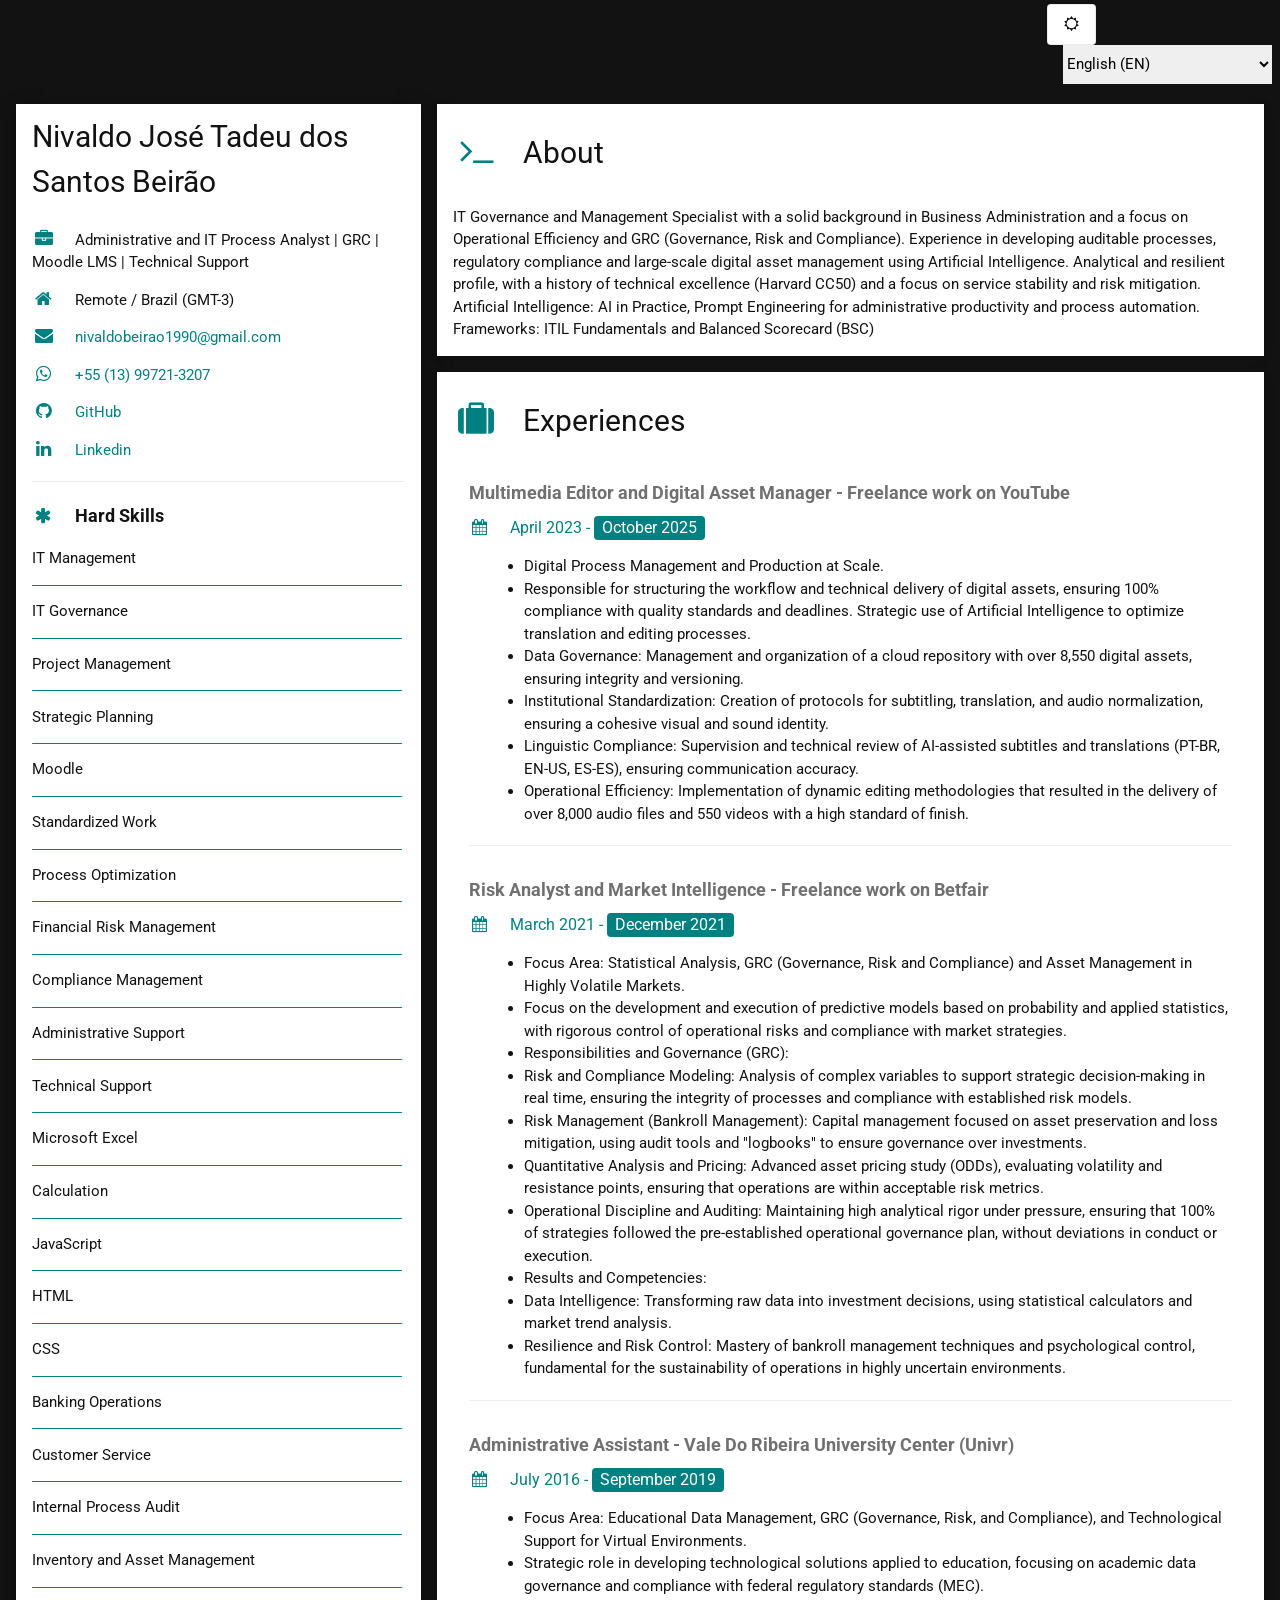
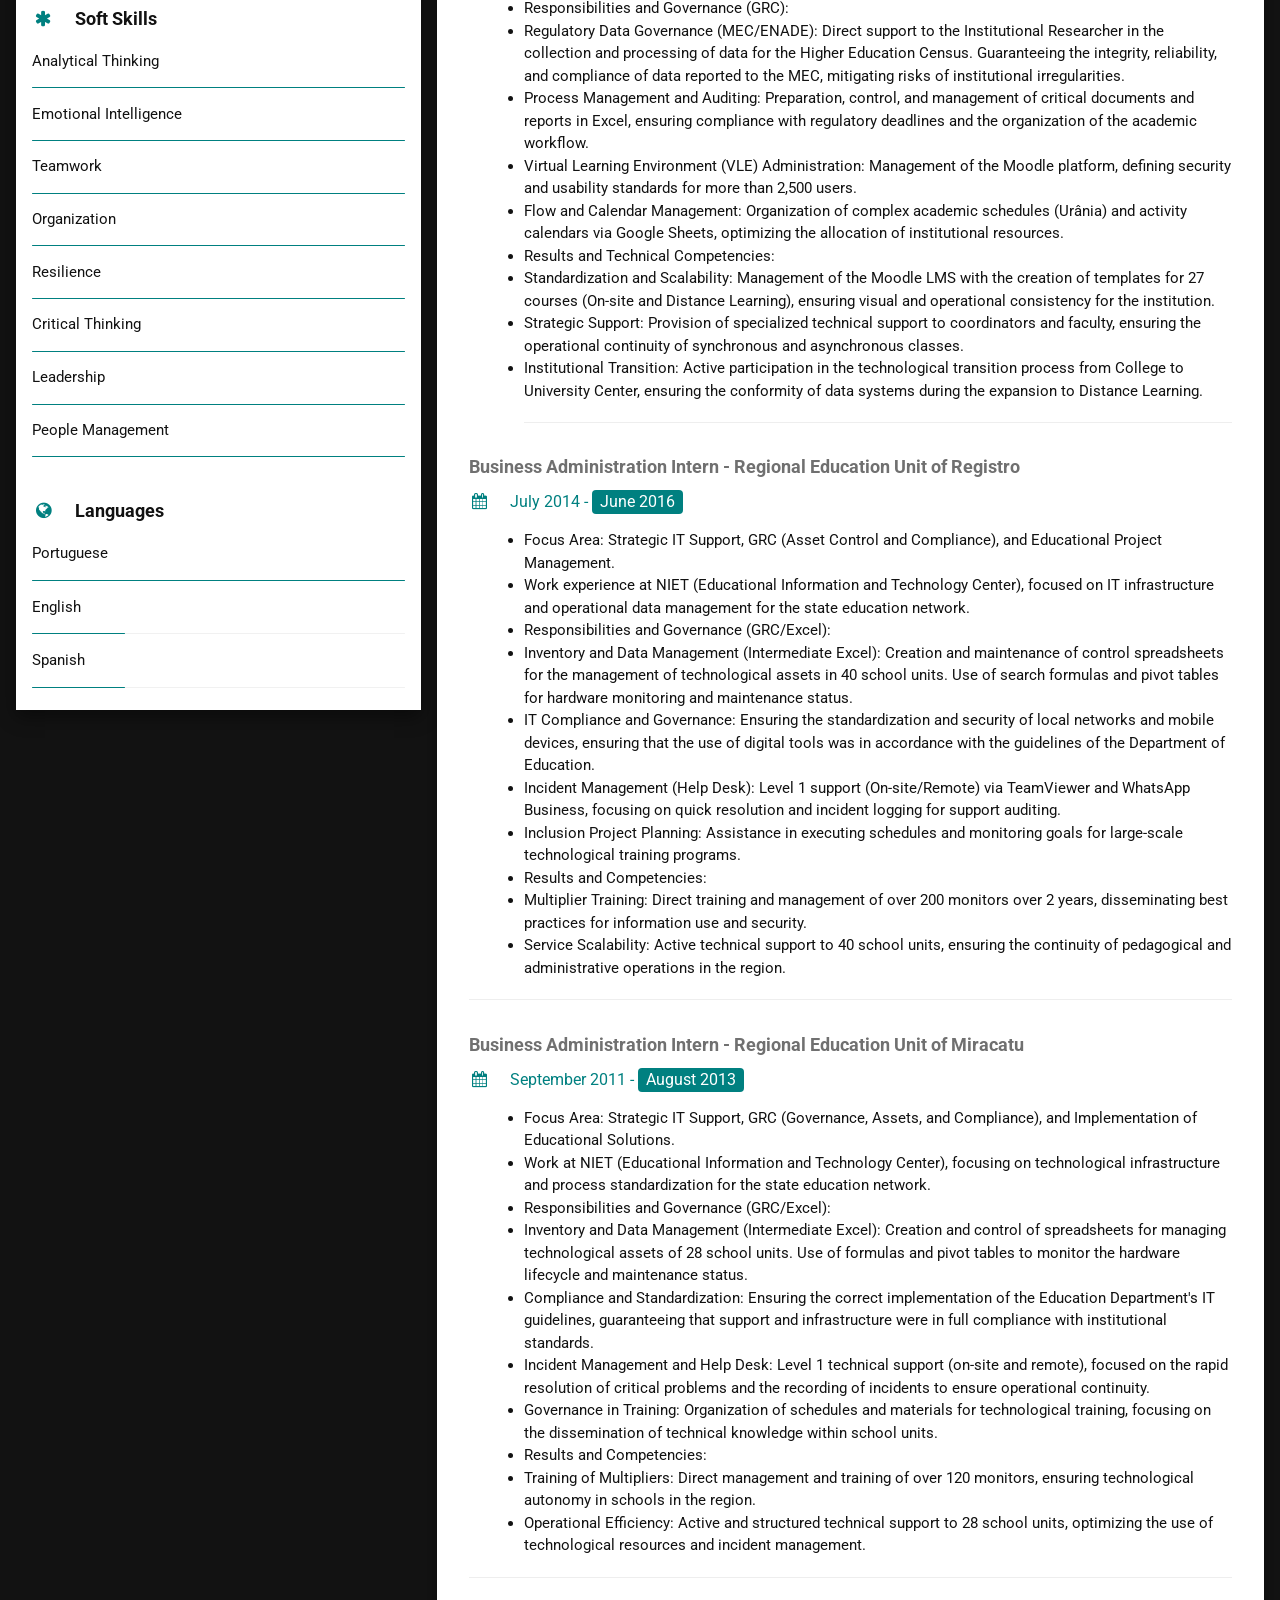
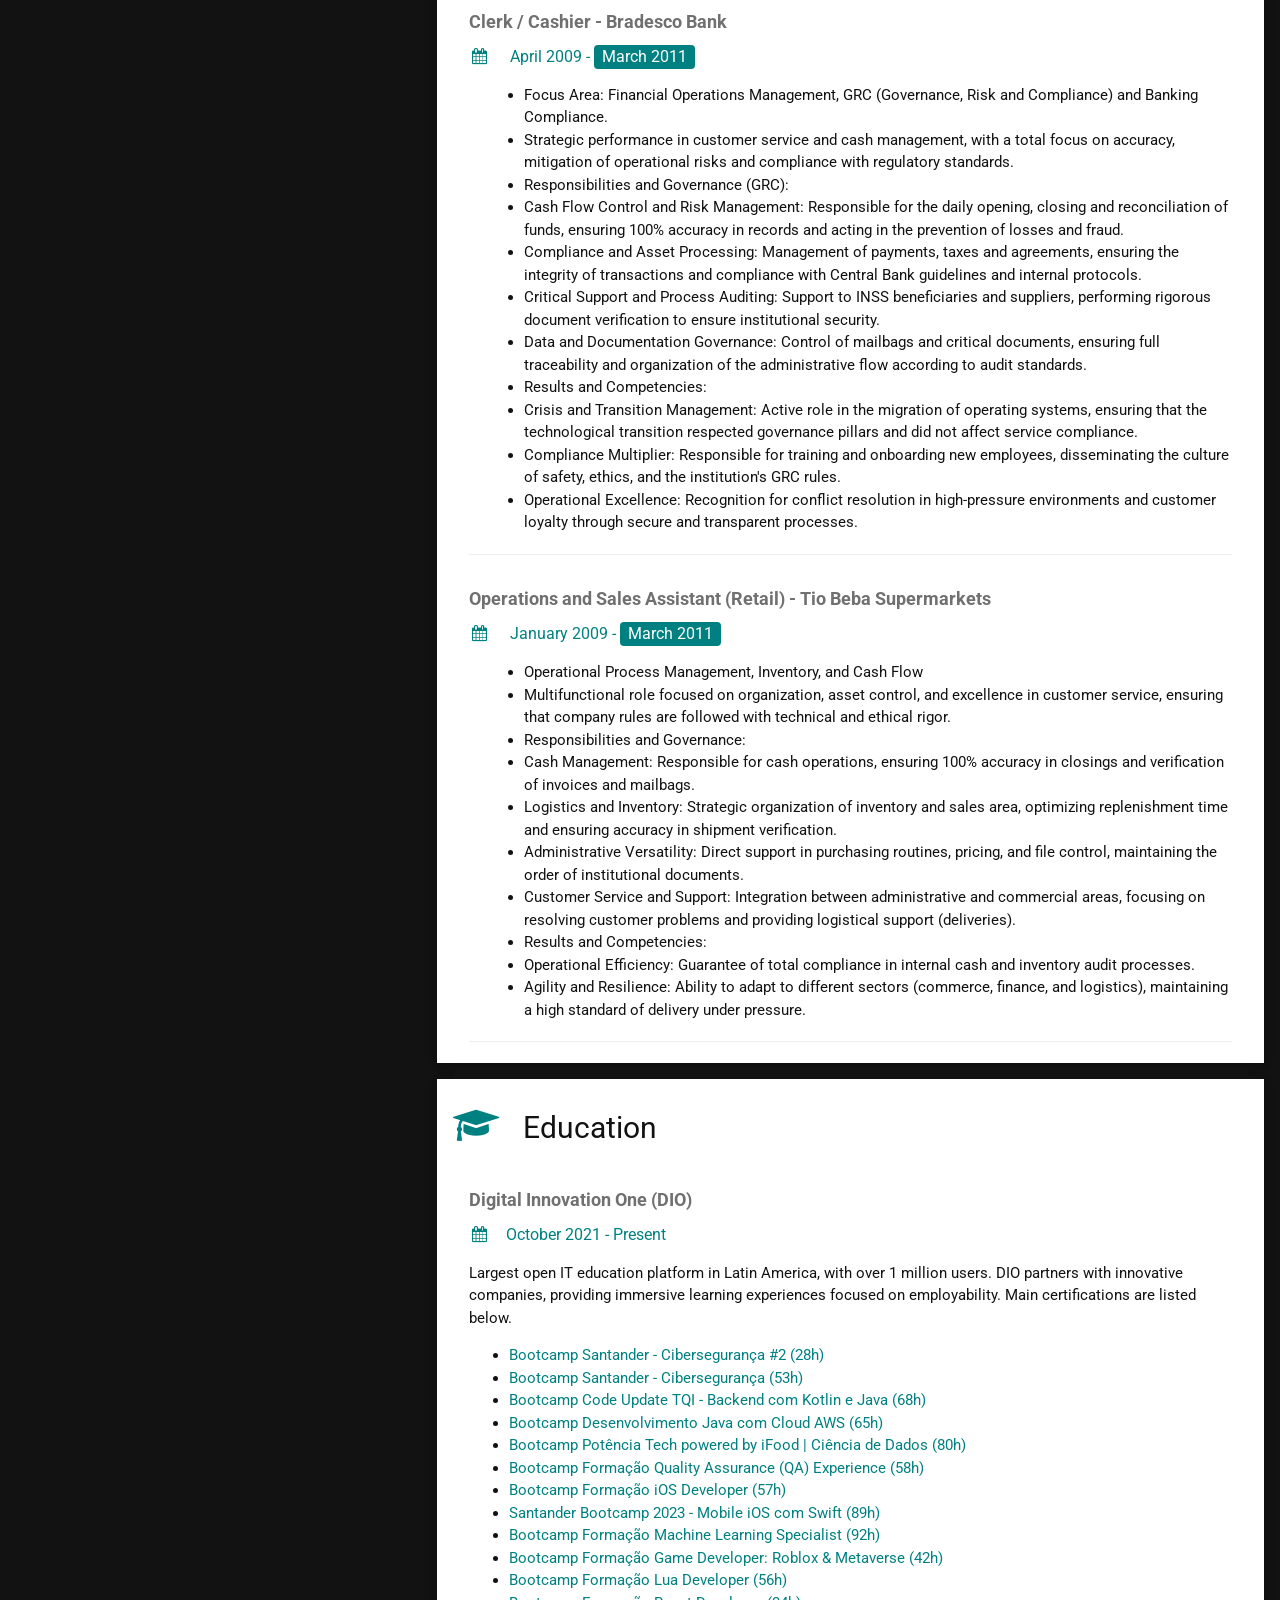
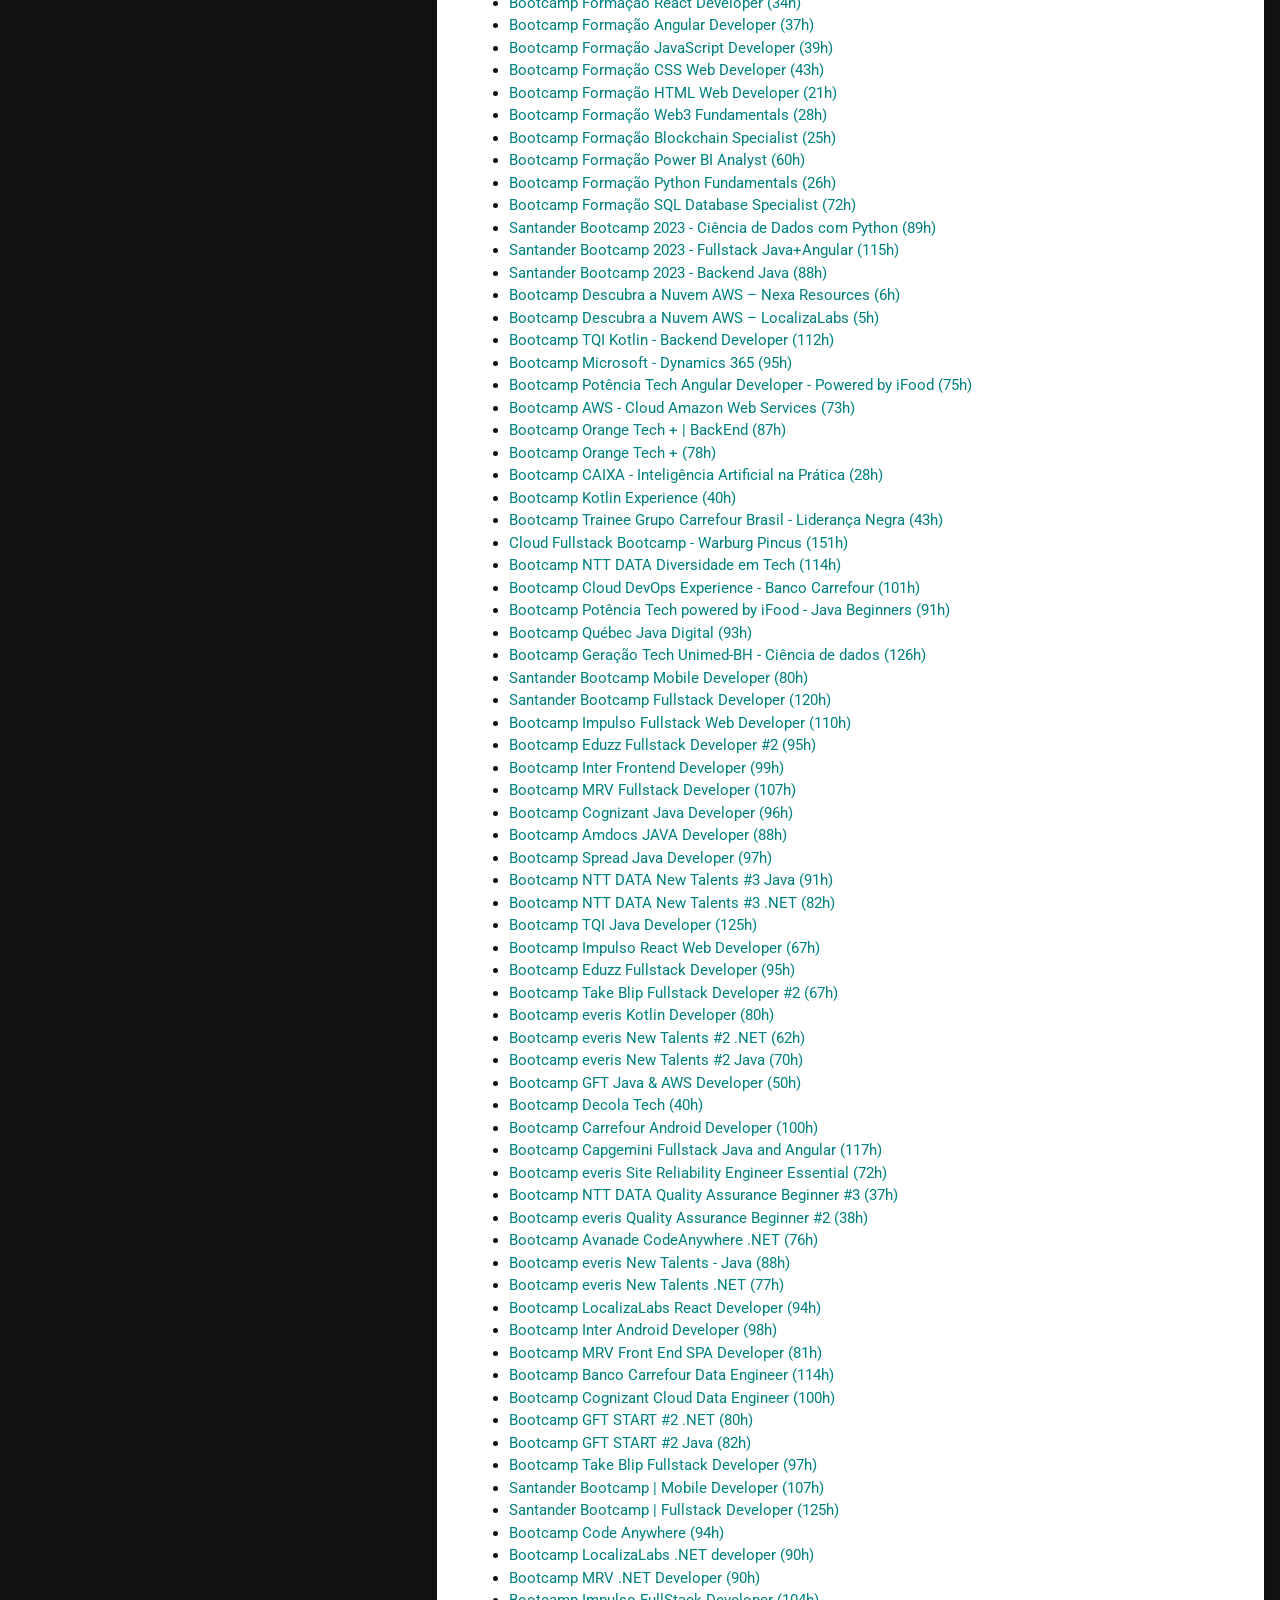
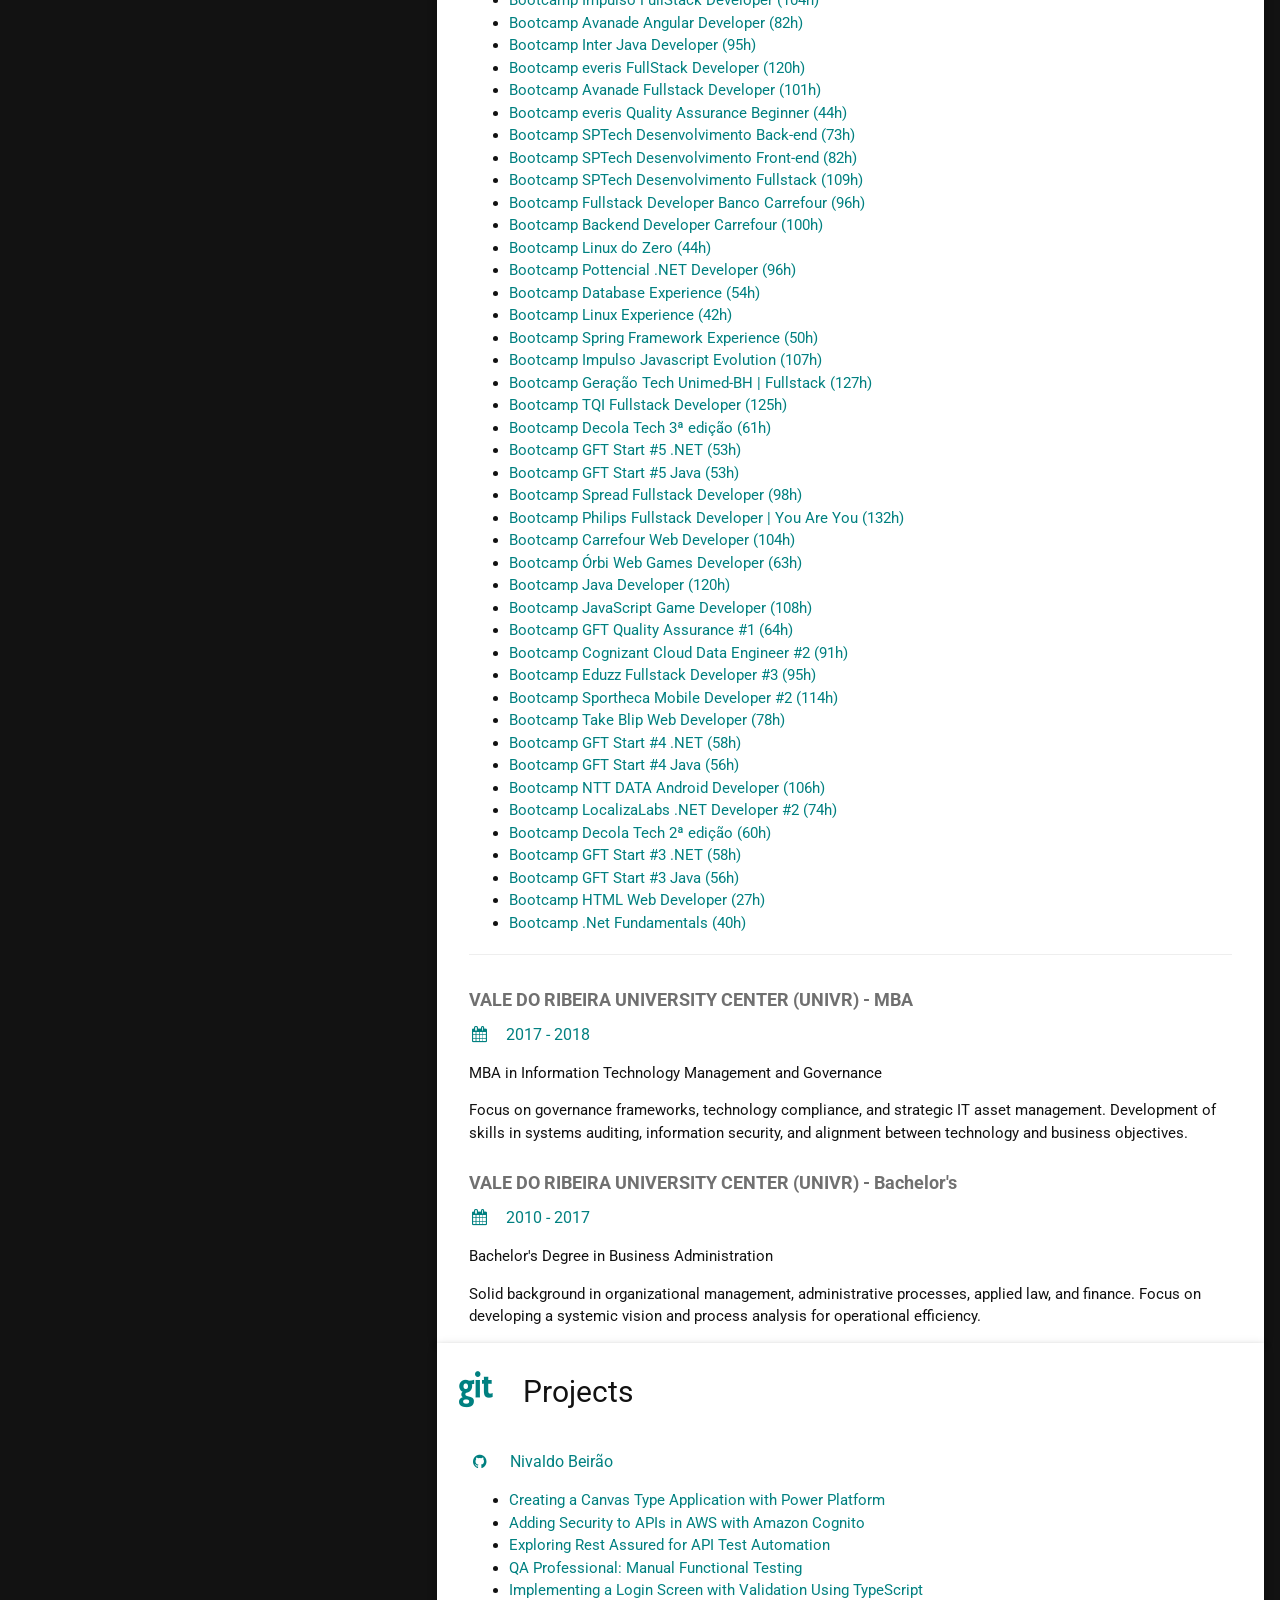
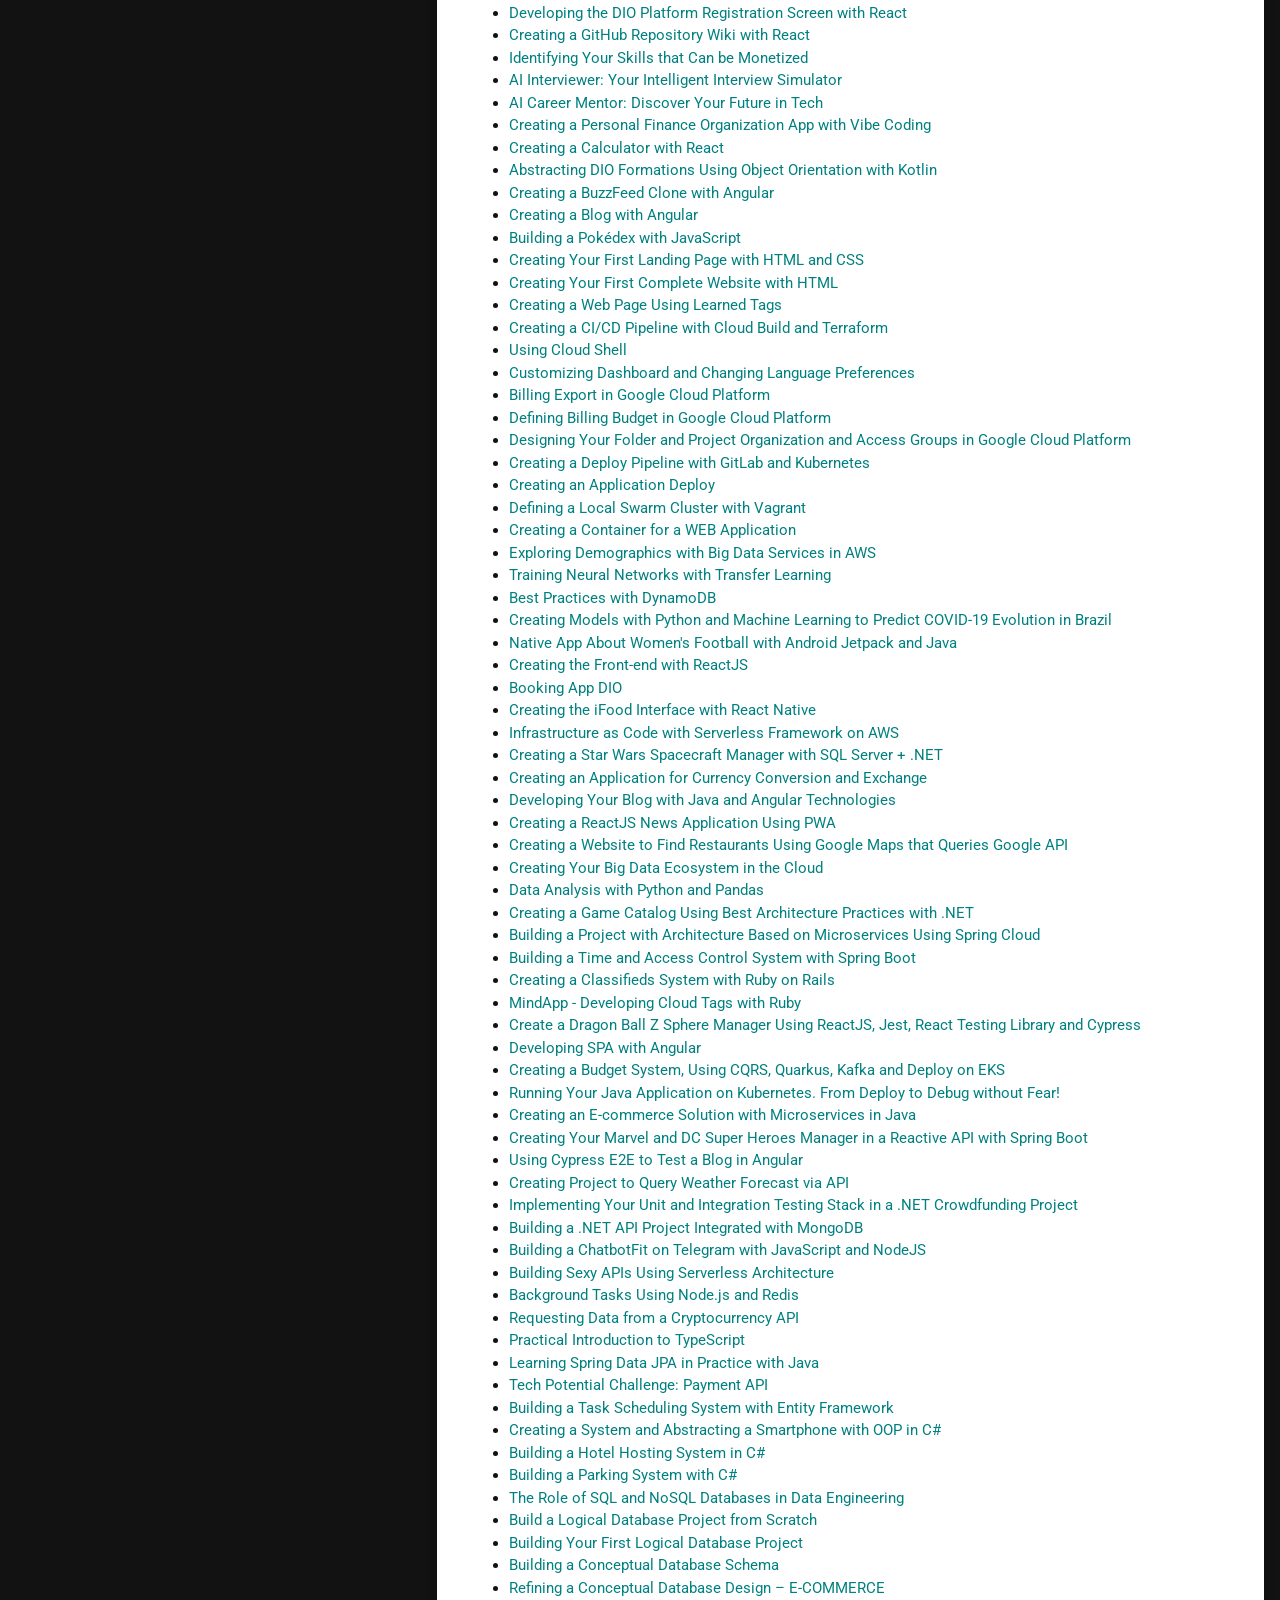
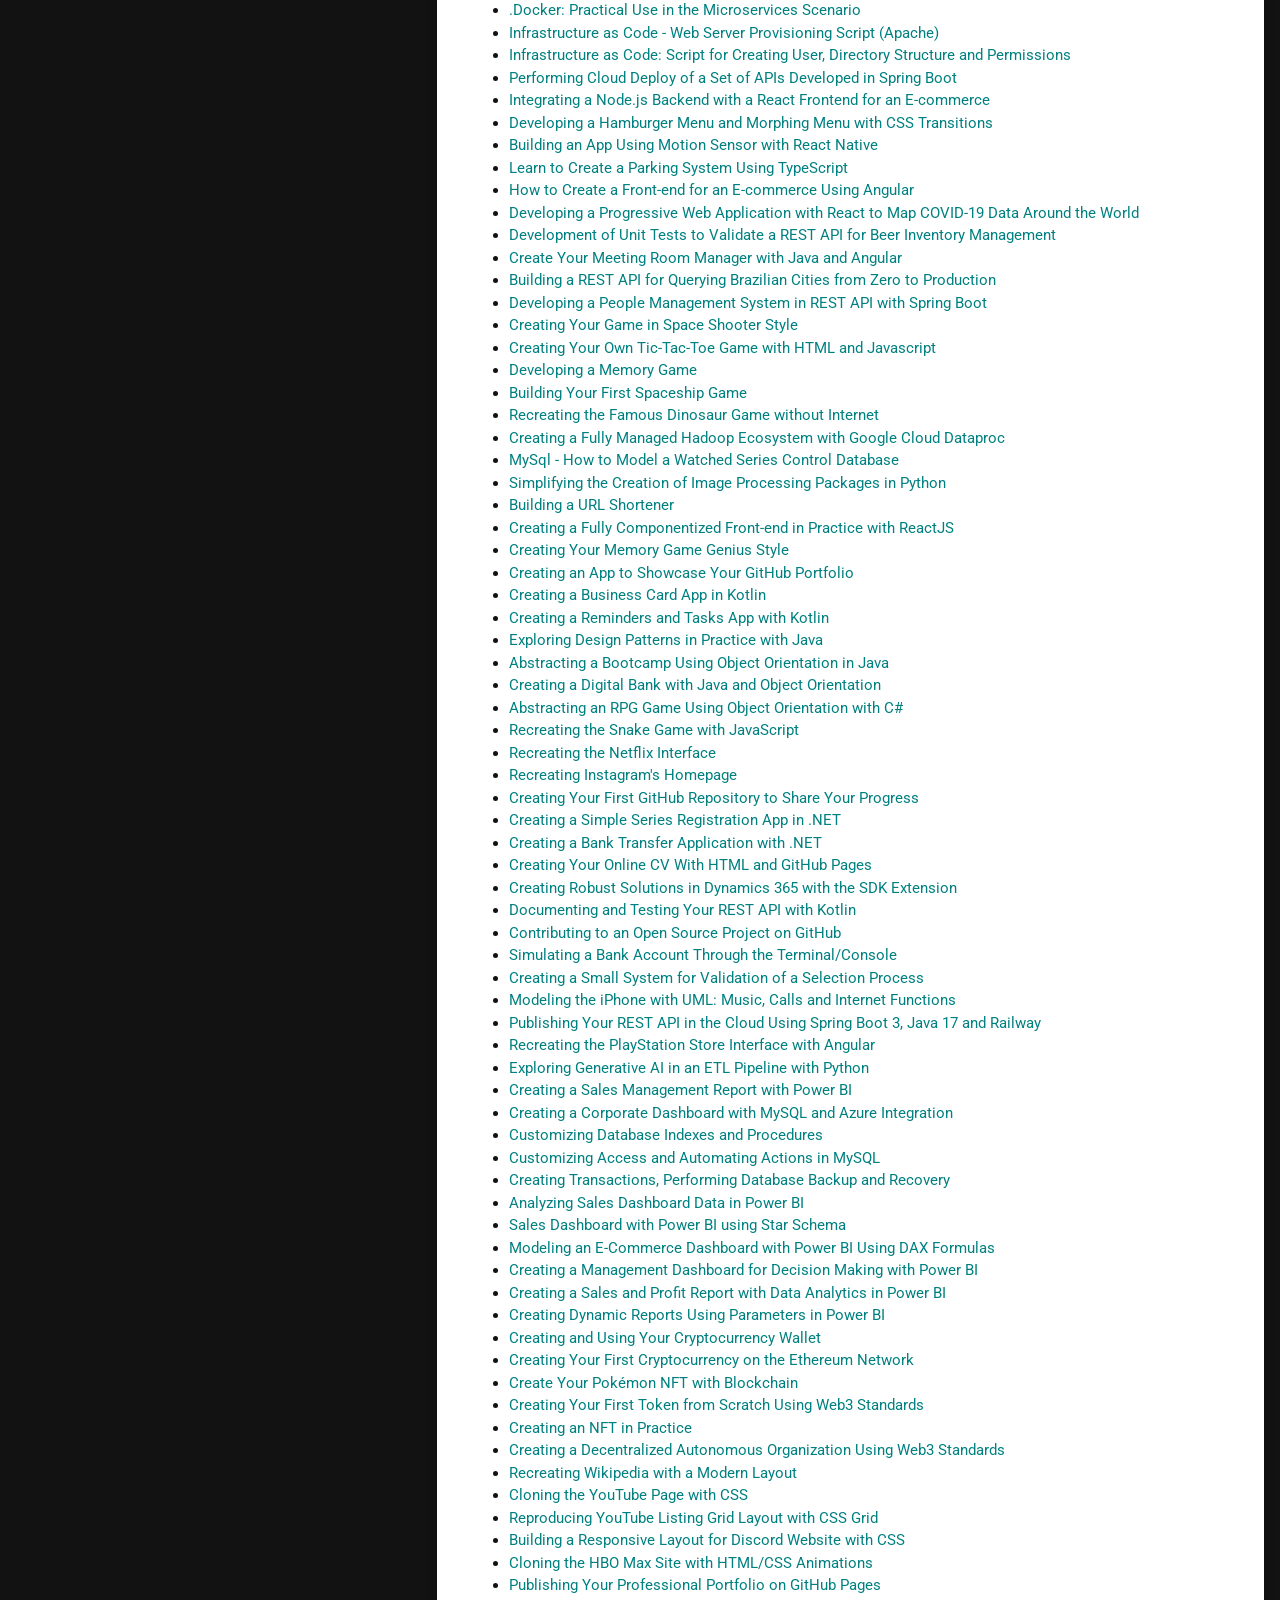
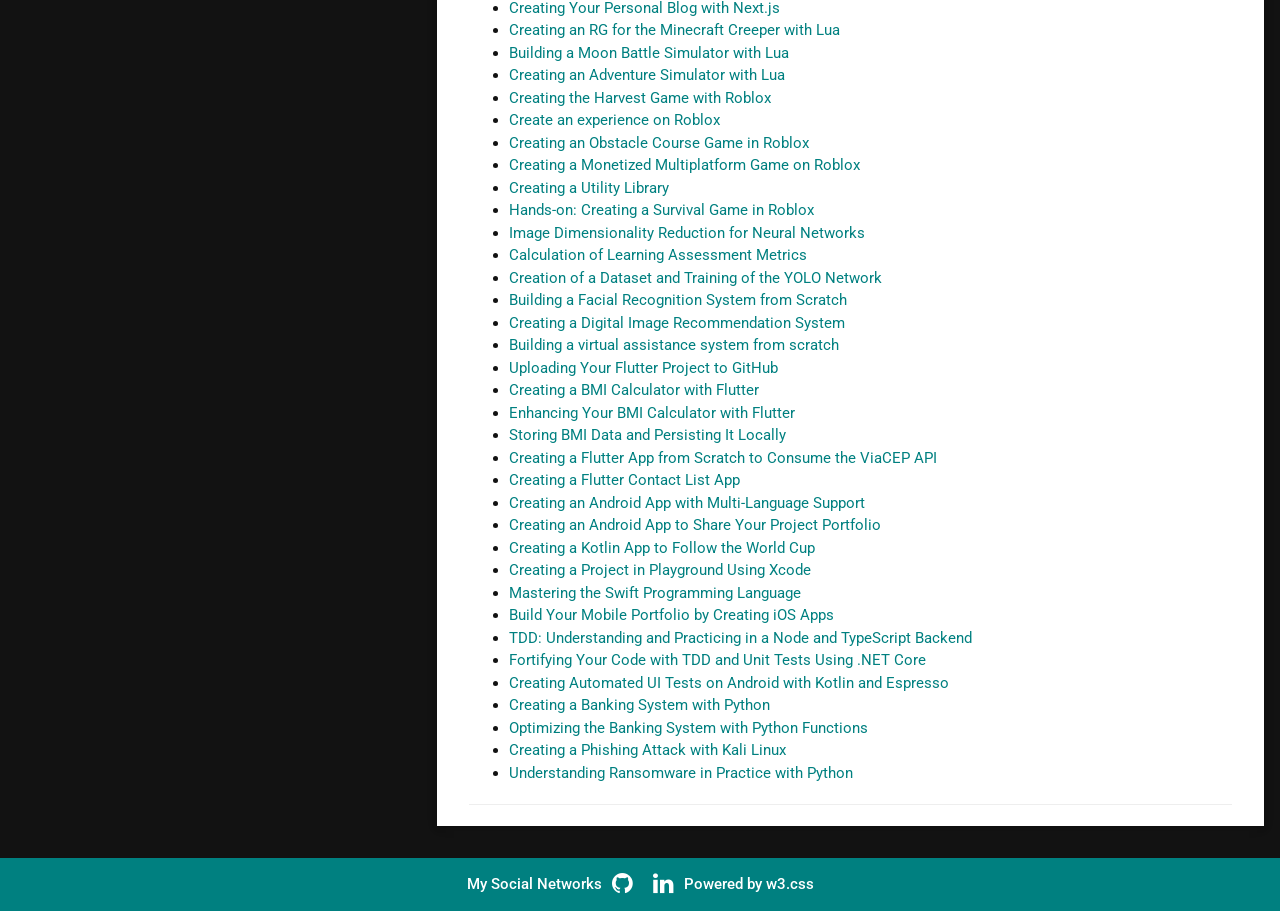
==== docs/index.html @ 8e89a79c "adding Bootcamp: Santander - Cibersecurity #2" ====
<!DOCTYPE html>
<html lang="en">
<head>
  <meta charset="utf-8" />
  <meta name="viewport" content="width=device-width, initial-scale=1" />
  <title data-i18n="meta.title">Nivaldo Beirão - Online CV</title>

  <!-- W3.CSS and Roboto font used for quick layout and styling -->
  <link rel="stylesheet" href="https://www.w3schools.com/w3css/4/w3.css" />
  <link rel="stylesheet" href="https://fonts.googleapis.com/css?family=Roboto" />
  <link rel="stylesheet" href="https://cdnjs.cloudflare.com/ajax/libs/font-awesome/4.7.0/css/font-awesome.min.css" />

  <!-- Local stylesheet -->
  <link rel="stylesheet" href="./src/style.css" />
</head>

<body class="w3-light-grey" id="page-body">
  <!-- Top controls: Dark/Light toggle and Language selector -->
  <header class="top-controls w3-container w3-padding-small">
    <div class="w3-right w3-margin-right">
      <!-- Dark/Light toggle button -->
      <button id="theme-toggle" class="w3-button w3-white w3-round" aria-label="Toggle theme" title="Toggle theme">
        <i id="theme-icon" class="fa fa-sun-o"></i>
      </button>

      <!-- Language selector -->
      <select id="language-select" class="w3-select w3-margin-left" aria-label="Select language" title="Select language">
        <option value="en-US" selected>English (EN)</option>
        <option value="pt-BR">Português (PT-BR)</option>
        <option value="es-ES">Español (ES-ES)</option>
      </select>
    </div>

    <div class="w3-clear"></div>
  </header>

  <!-- Page Container -->
  <div class="w3-content w3-margin-top" style="max-width:1400px;">
    <!-- Grid -->
    <div class="w3-row-padding">

      <!-- Left Column -->
      <div class="w3-third">
        <div class="w3-white w3-text-grey w3-card-4">
          <div class="w3-container">
            <!-- Name -->
            <h2 id="full-name" data-i18n="name">Nivaldo José Tadeu dos Santos Beirão</h2>
          </div>

          <div class="w3-container">
            <!-- Professional summary short lines -->
            <p><i class="fa fa-briefcase fa-fw w3-margin-right w3-large w3-text-teal"></i>
              <span data-i18n="role">Administrative and IT Process Analyst | GRC | Moodle LMS | Technical Support</span>
            </p>
            <p><i class="fa fa-home fa-fw w3-margin-right w3-large w3-text-teal"></i>
              <span data-i18n="location">Remoto / Brasil (GMT-3)</span>
            </p>
            <p><i class="fa fa-envelope fa-fw w3-margin-right w3-large w3-text-teal"></i>
              <a href="mailto:nivaldobeirao1990@gmail.com">nivaldobeirao1990@gmail.com</a>
            </p>
            <p><i class="fa fa-whatsapp fa-fw w3-margin-right w3-large w3-text-teal"></i>
              <a href="https://wa.me/5513997213207">+55 (13) 99721-3207</a>
            </p>
            <p><i class="fa fa-github fa-fw w3-margin-right w3-large w3-text-teal"></i>
              <a href="https://github.com/njtsb1">GitHub</a>
            </p>
            <p><i class="fa fa-linkedin fa-fw w3-margin-right w3-large w3-text-teal"></i>
              <a href="http://linkedin.com/in/nivaldobeirao1990/">Linkedin</a>
            </p>
            <hr>

                        <!-- Hard Skills with simple progress bars -->
            <p class="w3-large">
              <b><i class="fa fa-asterisk fa-fw w3-margin-right w3-text-teal"></i>
                <span data-i18n="skills.Hard-title">Hard Skills</span>
              </b>
            </p>

            <p data-i18n="skills.IT_Management">IT Management</p>
            <div class="w3-light-grey w3-round-xlarge w3-small">
              <div class="w3-container w3-center w3-round-xlarge w3-teal" style="width:99%"></div>
            </div>

            <p data-i18n="skills.IT_Governance">IT Governance</p>
            <div class="w3-light-grey w3-round-xlarge w3-small">
              <div class="w3-container w3-center w3-round-xlarge w3-teal" style="width:99%"></div>
            </div>

            <p data-i18n="skills.Project-Management">Project Management</p>
            <div class="w3-light-grey w3-round-xlarge w3-small">
              <div class="w3-container w3-center w3-round-xlarge w3-teal" style="width:99%"></div>
            </div>

            <p data-i18n="skills.Strategic-Planning">Strategic Planning</p>
            <div class="w3-light-grey w3-round-xlarge w3-small">
              <div class="w3-container w3-center w3-round-xlarge w3-teal" style="width:99%"></div>
            </div>

            <p data-i18n="skills.Moodle">Moodle</p>
            <div class="w3-light-grey w3-round-xlarge w3-small">
              <div class="w3-container w3-center w3-round-xlarge w3-teal" style="width:99%"></div>
            </div>

            <p data-i18n="skills.Standardized_Work">Standardized Work</p>
            <div class="w3-light-grey w3-round-xlarge w3-small">
              <div class="w3-container w3-center w3-round-xlarge w3-teal" style="width:99%"></div>
            </div>

            <p data-i18n="skills.Process_Optimization">Process Optimization</p>
            <div class="w3-light-grey w3-round-xlarge w3-small">
              <div class="w3-container w3-center w3-round-xlarge w3-teal" style="width:99%"></div>
            </div>

            <p data-i18n="skills.Financial_Risk_Management">Financial Risk Management</p>
            <div class="w3-light-grey w3-round-xlarge w3-small">
              <div class="w3-container w3-center w3-round-xlarge w3-teal" style="width:99%"></div>
            </div>

            <p data-i18n="skills.Compliance_Management">Compliance Management</p>
            <div class="w3-light-grey w3-round-xlarge w3-small">
              <div class="w3-container w3-center w3-round-xlarge w3-teal" style="width:99%"></div>
            </div>

            <p data-i18n="skills.Administrative_Support">Administrative Support</p>
            <div class="w3-light-grey w3-round-xlarge w3-small">
              <div class="w3-container w3-center w3-round-xlarge w3-teal" style="width:99%"></div>
            </div>

            <p data-i18n="skills.Technical_Support">Technical Support</p>
            <div class="w3-light-grey w3-round-xlarge w3-small">
              <div class="w3-container w3-center w3-round-xlarge w3-teal" style="width:99%"></div>
            </div>

            <p data-i18n="skills.Microsoft_Excel">Microsoft Excel</p>
            <div class="w3-light-grey w3-round-xlarge w3-small">
              <div class="w3-container w3-center w3-round-xlarge w3-teal" style="width:99%"></div>
            </div>

            <p data-i18n="skills.Calculation">Calculation</p>
            <div class="w3-light-grey w3-round-xlarge w3-small">
              <div class="w3-container w3-center w3-round-xlarge w3-teal" style="width:99%"></div>
            </div>

            <p data-i18n="skills.JavaScript">JavaScript</p>
            <div class="w3-light-grey w3-round-xlarge w3-small">
              <div class="w3-container w3-center w3-round-xlarge w3-teal" style="width:99%"></div>
            </div>

            <p data-i18n="skills.HTML">HTML</p>
            <div class="w3-light-grey w3-round-xlarge w3-small">
              <div class="w3-container w3-center w3-round-xlarge w3-teal" style="width:99%"></div>
            </div>

            <p data-i18n="skills.CSS">CSS</p>
            <div class="w3-light-grey w3-round-xlarge w3-small">
              <div class="w3-container w3-center w3-round-xlarge w3-teal" style="width:99%"></div>
            </div>

            <p data-i18n="skills.Banking_Operations">Banking Operations</p>
            <div class="w3-light-grey w3-round-xlarge w3-small">
              <div class="w3-container w3-center w3-round-xlarge w3-teal" style="width:99%"></div>
            </div>

            <p data-i18n="skills.Customer_Service">Customer Service</p>
            <div class="w3-light-grey w3-round-xlarge w3-small">
              <div class="w3-container w3-center w3-round-xlarge w3-teal" style="width:99%"></div>
            </div>

            <p data-i18n="skills.Internal_Process_Audit">Internal Process Audit</p>
            <div class="w3-light-grey w3-round-xlarge w3-small">
              <div class="w3-container w3-center w3-round-xlarge w3-teal" style="width:99%"></div>
            </div>

            <p data-i18n="skills.Inventory_and_Asset_Management">Inventory and Asset Management</p>
            <div class="w3-light-grey w3-round-xlarge w3-small">
              <div class="w3-container w3-center w3-round-xlarge w3-teal" style="width:99%"></div>
            </div>

            <!-- Soft Skills with simple progress bars -->
            <p class="w3-large">
              <b><i class="fa fa-asterisk fa-fw w3-margin-right w3-text-teal"></i>
                <span data-i18n="skills.Soft-title">Soft Skills</span>
              </b>
            </p>

            <p data-i18n="skills.Analytical_Thinking">Analytical Thinking</p>
            <div class="w3-light-grey w3-round-xlarge w3-small">
              <div class="w3-container w3-center w3-round-xlarge w3-teal" style="width:100%"></div>
            </div>

            <p data-i18n="skills.Emotional_Intelligence">Emotional Intelligence</p>
            <div class="w3-light-grey w3-round-xlarge w3-small">
              <div class="w3-container w3-center w3-round-xlarge w3-teal" style="width:100%"></div>
            </div>

            <p data-i18n="skills.Teamwork">Teamwork</p>
            <div class="w3-light-grey w3-round-xlarge w3-small">
              <div class="w3-container w3-center w3-round-xlarge w3-teal" style="width:100%"></div>
            </div>
            
            <p data-i18n="skills.Organization">Organization</p>
            <div class="w3-light-grey w3-round-xlarge w3-small">
              <div class="w3-container w3-center w3-round-xlarge w3-teal" style="width:100%"></div>
            </div>

            <p data-i18n="skills.Resilience">Resilience</p>
            <div class="w3-light-grey w3-round-xlarge w3-small">
              <div class="w3-container w3-center w3-round-xlarge w3-teal" style="width:100%"></div>
            </div>

            <p data-i18n="skills.Critical_Thinking">Critical Thinking</p>
            <div class="w3-light-grey w3-round-xlarge w3-small">
              <div class="w3-container w3-center w3-round-xlarge w3-teal" style="width:100%"></div>
            </div>

            <p data-i18n="skills.Leadership">Leadership</p>
            <div class="w3-light-grey w3-round-xlarge w3-small">
              <div class="w3-container w3-center w3-round-xlarge w3-teal" style="width:100%"></div>
            </div>
            
            <p data-i18n="skills.People_Management">People Management</p>
            <div class="w3-light-grey w3-round-xlarge w3-small">
              <div class="w3-container w3-center w3-round-xlarge w3-teal" style="width:100%"></div>
            </div>

            <br>

            <!-- Languages -->
            <p class="w3-large w3-text-theme">
              <b><i class="fa fa-globe fa-fw w3-margin-right w3-text-teal"></i>
                <span data-i18n="languages.title">Languages</span>
              </b>
            </p>

            <p data-i18n="languages.pt">Portuguese</p>
            <div class="w3-light-grey w3-round-xlarge">
              <div class="w3-round-xlarge w3-teal" style="height:1px;width:100%"></div>
            </div>

            <p data-i18n="languages.en">English</p>
            <div class="w3-light-grey w3-round-xlarge">
              <div class="w3-round-xlarge w3-teal" style="height:1px;width:25%"></div>
            </div>

            <p data-i18n="languages.es">Spanish</p>
            <div class="w3-light-grey w3-round-xlarge">
              <div class="w3-round-xlarge w3-teal" style="height:1px;width:25%"></div>
            </div>

            <br>
          </div>
        </div>
        <br>
      </div>

      <!-- Right Column -->
      <div class="w3-twothird">
        <!-- About -->
        <div class="w3-container w3-card w3-white w3-margin-bottom">
          <h2 class="w3-text-grey w3-padding-16">
            <i class="fa fa-terminal fa-fw w3-margin-right w3-xxlarge w3-text-teal"></i>
            <span data-i18n="about.title">About</span>
          </h2>
          <p data-i18n="about.text">
            IT Governance and Management Specialist with a solid background in Business Administration and 
            a focus on Operational Efficiency and GRC (Governance, Risk and Compliance). 
            Experience in developing auditable processes, regulatory compliance and large-scale digital 
            asset management using Artificial Intelligence. Analytical and resilient profile, 
            with a history of technical excellence (Harvard CC50) and a focus on service stability and 
            risk mitigation. Artificial Intelligence: AI in Practice, Prompt Engineering for 
            administrative productivity and process automation. Frameworks: ITIL Fundamentals and 
            Balanced Scorecard (BSC)
          </p>
        </div>

        <!-- Experiences -->
        <div class="w3-container w3-card w3-white w3-margin-bottom">
          <h2 class="w3-text-grey w3-padding-16">
            <i class="fa fa-suitcase fa-fw w3-margin-right w3-xxlarge w3-text-teal"></i>
            <span data-i18n="experience.title">Experiences</span>
          </h2>

          <div class="w3-container">
            <h5 class="w3-opacity">
              <b data-i18n="experience.multimedia.title">Multimedia Editor and Digital Asset Manager - Freelance work on YouTube</b>
            </h5>
            <h6 class="w3-text-teal">
              <i class="fa fa-calendar fa-fw w3-margin-right"></i>
              <span data-i18n="experience.multimedia.date_text">April 2023 -</span>
              <span class="w3-tag w3-teal w3-round" data-i18n="experience.multimedia.date_tag">Present</span>
            </h6>

            <!-- Use list for clear bullet points; these are translatable -->
            <ul class="experience-list">
              <li data-i18n="experience.multimedia.p1">Digital Process Management and Production at Scale.</li>
              <li data-i18n="experience.multimedia.p2">Responsible for structuring the workflow and technical delivery of digital assets, ensuring 100% compliance with quality standards and deadlines. Strategic use of Artificial Intelligence to optimize translation and editing processes.</li>
              <li data-i18n="experience.multimedia.p3">Data Governance: Management and organization of a cloud repository with over 8,550 digital assets, ensuring integrity and versioning.</li>
              <li data-i18n="experience.multimedia.p4">Institutional Standardization: Creation of protocols for subtitling, translation, and audio normalization, ensuring a cohesive visual and sound identity.</li>
              <li data-i18n="experience.multimedia.p5">Linguistic Compliance: Supervision and technical review of AI-assisted subtitles and translations (PT-BR, EN-US, ES-ES), ensuring communication accuracy.</li>
              <li data-i18n="experience.multimedia.p6">Operational Efficiency: Implementation of dynamic editing methodologies that resulted in the delivery of over 8,000 audio files and 550 videos with a high standard of finish.</li>
            </ul>
            <hr>
          </div>

          <div class="w3-container">
            <h5 class="w3-opacity">
              <b data-i18n="experience.sports-trader.title">Risk Analyst and Market Intelligence - Freelance work on Betfair</b>
            </h5>
            <h6 class="w3-text-teal">
              <i class="fa fa-calendar fa-fw w3-margin-right"></i>
              <span data-i18n="experience.sports-trader.date_text">March 2021 -</span>
              <span class="w3-tag w3-teal w3-round" data-i18n="experience.sports-trader.date_tag">December 2021</span>
            </h6>

            <!-- Use list for clear bullet points; these are translatable -->
            <ul class="experience-list">
              <li data-i18n="experience.sports-trader.p1">Focus Area: Statistical Analysis, GRC (Governance, Risk and Compliance) and Asset Management in Highly Volatile Markets.</li>
              <li data-i18n="experience.sports-trader.p2">Focus on the development and execution of predictive models based on probability and applied statistics, with rigorous control of operational risks and compliance with market strategies.</li>
              <li data-i18n="experience.sports-trader.p3">Responsibilities and Governance (GRC):</li>
              <li data-i18n="experience.sports-trader.p4">Risk and Compliance Modeling: Analysis of complex variables to support strategic decision-making in real time, ensuring the integrity of processes and compliance with established risk models.</li>
              <li data-i18n="experience.sports-trader.p5">Risk Management (Bankroll Management): Capital management focused on asset preservation and loss mitigation, using audit tools and "logbooks" to ensure governance over investments.</li>
              <li data-i18n="experience.sports-trader.p6">Quantitative Analysis and Pricing: Advanced asset pricing study (ODDs), evaluating volatility and resistance points, ensuring that operations are within acceptable risk metrics.</li>
              <li data-i18n="experience.sports-trader.p7">Operational Discipline and Auditing: Maintaining high analytical rigor under pressure, ensuring that 100% of strategies followed the pre-established operational governance plan, without deviations in conduct or execution.</li>
              <li data-i18n="experience.sports-trader.p8">Results and Competencies:</li>
              <li data-i18n="experience.sports-trader.p9">Data Intelligence: Transforming raw data into investment decisions, using statistical calculators and market trend analysis.</li>
              <li data-i18n="experience.sports-trader.p10">Resilience and Risk Control: Mastery of bankroll management techniques and psychological control, fundamental for the sustainability of operations in highly uncertain environments.</li>
            </ul>
            <hr>
          </div>

          <div class="w3-container">
            <h5 class="w3-opacity">
              <b data-i18n="experience.administrative-assistant.title">Administrative Assistant - Vale Do Ribeira University Center (Univr)</b>
            </h5>
            <h6 class="w3-text-teal">
              <i class="fa fa-calendar fa-fw w3-margin-right"></i>
              <span data-i18n="experience.administrative-assistant.date_text">July 2016 -</span>
              <span class="w3-tag w3-teal w3-round" data-i18n="experience.administrative-assistant.date_tag">September 2019</span>
            </h6>

            <!-- Use list for clear bullet points; these are translatable -->
            <ul class="experience-list">
              <li data-i18n="experience.administrative-assistant.p1">Focus Area: Educational Data Management, GRC (Governance, Risk, and Compliance), and Technological Support for Virtual Environments.</li>
              <li data-i18n="experience.administrative-assistant.p2">Strategic role in developing technological solutions applied to education, focusing on academic data governance and compliance with federal regulatory standards (MEC).</li>
              <li data-i18n="experience.administrative-assistant.p3">Responsibilities and Governance (GRC):</li>
              <li data-i18n="experience.administrative-assistant.p4">Regulatory Data Governance (MEC/ENADE): Direct support to the Institutional Researcher in the collection and processing of data for the Higher Education Census. Guaranteeing the integrity, reliability, and compliance of data reported to the MEC, mitigating risks of institutional irregularities.</li>
              <li data-i18n="experience.administrative-assistant.p5">Process Management and Auditing: Preparation, control, and management of critical documents and reports in Excel, ensuring compliance with regulatory deadlines and the organization of the academic workflow.</li>
              <li data-i18n="experience.administrative-assistant.p6">Virtual Learning Environment (VLE) Administration: Management of the Moodle platform, defining security and usability standards for more than 2,500 users.</li>
              <li data-i18n="experience.administrative-assistant.p7">Flow and Calendar Management: Organization of complex academic schedules (Urânia) and activity calendars via Google Sheets, optimizing the allocation of institutional resources.</li>
              <li data-i18n="experience.administrative-assistant.p8">Results and Technical Competencies:</li>
              <li data-i18n="experience.administrative-assistant.p9">Standardization and Scalability: Management of the Moodle LMS with the creation of templates for 27 courses (On-site and Distance Learning), ensuring visual and operational consistency for the institution.</li>
              <li data-i18n="experience.administrative-assistant.p10">Strategic Support: Provision of specialized technical support to coordinators and faculty, ensuring the operational continuity of synchronous and asynchronous classes.</li>
              <li data-i18n="experience.administrative-assistant.p11">Institutional Transition: Active participation in the technological transition process from College to University Center, ensuring the conformity of data systems during the expansion to Distance Learning.</li>
            <hr>
          </div>

          <div class="w3-container">
            <h5 class="w3-opacity">
              <b data-i18n="experience.intern-registro.title">Business Administration Intern - Regional Education Unit of Registro</b>
            </h5>
            <h6 class="w3-text-teal">
              <i class="fa fa-calendar fa-fw w3-margin-right"></i>
              <span data-i18n="experience.intern-registro.date_text">July 2014 -</span>
              <span class="w3-tag w3-teal w3-round" data-i18n="experience.intern-registro.date_tag">July 2016</span>
            </h6>

            <!-- Use list for clear bullet points; these are translatable -->
            <ul class="experience-list">
              <li data-i18n="experience.intern-registro.p1">Focus Area: Strategic IT Support, GRC (Asset Control and Compliance), and Educational Project Management.</li>
              <li data-i18n="experience.intern-registro.p2">Work experience at NIET (Educational Information and Technology Center), focused on IT infrastructure and operational data management for the state education network.</li>
              <li data-i18n="experience.intern-registro.p3">Responsibilities and Governance (GRC/Excel):</li>
              <li data-i18n="experience.intern-registro.p4">Inventory and Data Management (Intermediate Excel): Creation and maintenance of control spreadsheets for the management of technological assets in 40 school units. Use of search formulas and pivot tables for hardware monitoring and maintenance status.</li>
              <li data-i18n="experience.intern-registro.p5">IT Compliance and Governance: Ensuring the standardization and security of local networks and mobile devices, ensuring that the use of digital tools was in accordance with the guidelines of the Department of Education.</li>
              <li data-i18n="experience.intern-registro.p6">Incident Management (Help Desk): Level 1 support (On-site/Remote) via TeamViewer and WhatsApp Business, focusing on quick resolution and incident logging for support auditing.</li>
              <li data-i18n="experience.intern-registro.p7">Inclusion Project Planning: Assistance in executing schedules and monitoring goals for large-scale technological training programs.</li>
              <li data-i18n="experience.intern-registro.p8">Results and Competencies:</li>
              <li data-i18n="experience.intern-registro.p9">Multiplier Training: Direct training and management of over 200 monitors over 2 years, disseminating best practices for information use and security.</li>
              <li data-i18n="experience.intern-registro.p10">Service Scalability: Active technical support to 40 school units, ensuring the continuity of pedagogical and administrative operations in the region.</li>
            </ul>
            <hr>
          </div>

          <div class="w3-container">
            <h5 class="w3-opacity">
              <b data-i18n="experience.intern-miracatu.title">Business Administration Intern - Regional Education Unit of Miracatu</b>
            </h5>
            <h6 class="w3-text-teal">
              <i class="fa fa-calendar fa-fw w3-margin-right"></i>
              <span data-i18n="experience.intern-miracatu.date_text">August 2011 -</span>
              <span class="w3-tag w3-teal w3-round" data-i18n="experience.intern-miracatu.date_tag">August 2013</span>
            </h6>

            <!-- Use list for clear bullet points; these are translatable -->
            <ul class="experience-list">
              <li data-i18n="experience.intern-miracatu.p1">Focus Area: Strategic IT Support, GRC (Governance, Assets, and Compliance), and Implementation of Educational Solutions.</li>
              <li data-i18n="experience.intern-miracatu.p2">Work at NIET (Educational Information and Technology Center), focusing on technological infrastructure and process standardization for the state education network.</li>
              <li data-i18n="experience.intern-miracatu.p3">Responsibilities and Governance (GRC/Excel):</li>
              <li data-i18n="experience.intern-miracatu.p4">Inventory and Data Management (Intermediate Excel): Creation and control of spreadsheets for managing technological assets of 28 school units. Use of formulas and pivot tables to monitor the hardware lifecycle and maintenance status.</li>
              <li data-i18n="experience.intern-miracatu.p5">Compliance and Standardization: Ensuring the correct implementation of the Education Department's IT guidelines, guaranteeing that support and infrastructure were in full compliance with institutional standards.</li>
              <li data-i18n="experience.intern-miracatu.p6">Incident Management and Help Desk: Level 1 technical support (on-site and remote), focused on the rapid resolution of critical problems and the recording of incidents to ensure operational continuity.</li>
              <li data-i18n="experience.intern-miracatu.p7">Governance in Training: Organization of schedules and materials for technological training, focusing on the dissemination of technical knowledge within school units.</li>
              <li data-i18n="experience.intern-miracatu.p8">Results and Competencies:</li>
              <li data-i18n="experience.intern-miracatu.p9">Training of Multipliers: Direct management and training of over 120 monitors, ensuring technological autonomy in schools in the region.</li>
              <li data-i18n="experience.intern-miracatu.p10">Operational Efficiency: Active and structured technical support to 28 school units, optimizing the use of technological resources and incident management.</li>
            </ul>
            <hr>
          </div>

          <div class="w3-container">
            <h5 class="w3-opacity">
              <b data-i18n="experience.cashier-bank.title">Clerk / Cashier - Bradesco Bank</b>
            </h5>
            <h6 class="w3-text-teal">
              <i class="fa fa-calendar fa-fw w3-margin-right"></i>
              <span data-i18n="experience.cashier-bank.date_text">April 2009 -</span>
              <span class="w3-tag w3-teal w3-round" data-i18n="experience.cashier-bank.date_tag">March 2011</span>
            </h6>

            <!-- Use list for clear bullet points; these are translatable -->
            <ul class="experience-list">
              <li data-i18n="experience.cashier-bank.p1">Focus Area: Financial Operations Management, GRC (Governance, Risk and Compliance) and Banking Compliance.</li>
              <li data-i18n="experience.cashier-bank.p2">Strategic performance in customer service and cash management, with a total focus on accuracy, mitigation of operational risks and compliance with regulatory standards.</li>
              <li data-i18n="experience.cashier-bank.p3">Responsibilities and Governance (GRC):</li>
              <li data-i18n="experience.cashier-bank.p4">Cash Flow Control and Risk Management: Responsible for the daily opening, closing and reconciliation of funds, ensuring 100% accuracy in records and acting in the prevention of losses and fraud.</li>
              <li data-i18n="experience.cashier-bank.p5">Compliance and Asset Processing: Management of payments, taxes and agreements, ensuring the integrity of transactions and compliance with Central Bank guidelines and internal protocols.</li>
              <li data-i18n="experience.cashier-bank.p6">Critical Support and Process Auditing: Support to INSS beneficiaries and suppliers, performing rigorous document verification to ensure institutional security.</li>
              <li data-i18n="experience.cashier-bank.p7">Data and Documentation Governance: Control of mailbags and critical documents, ensuring full traceability and organization of the administrative flow according to audit standards.</li>
              <li data-i18n="experience.cashier-bank.p8">Results and Competencies:</li>
              <li data-i18n="experience.cashier-bank.p9">Crisis and Transition Management: Active role in the migration of operating systems, ensuring that the technological transition respected governance pillars and did not affect service compliance.</li>
              <li data-i18n="experience.cashier-bank.p10">Compliance Multiplier: Responsible for training and onboarding new employees, disseminating the culture of safety, ethics, and the institution's GRC rules.</li>
              <li data-i18n="experience.cashier-bank.p11">Operational Excellence: Recognition for conflict resolution in high-pressure environments and customer loyalty through secure and transparent processes.</li>
            </ul>
            <hr>
          </div>

          <div class="w3-container">
            <h5 class="w3-opacity">
              <b data-i18n="experience.general-services.title">Operations and Sales Assistant (Retail) - Tio Beba Supermarkets</b>
            </h5>
            <h6 class="w3-text-teal">
              <i class="fa fa-calendar fa-fw w3-margin-right"></i>
              <span data-i18n="experience.general-services.date_text">January 2009 -</span>
              <span class="w3-tag w3-teal w3-round" data-i18n="experience.general-services.date_tag">March 2011</span>
            </h6>

            <!-- Use list for clear bullet points; these are translatable -->
            <ul class="experience-list">
              <li data-i18n="experience.general-services.p1">Operational Process Management, Inventory, and Cash Flow</li>
              <li data-i18n="experience.general-services.p2">Multifunctional role focused on organization, asset control, and excellence in customer service, ensuring that company rules are followed with technical and ethical rigor.</li>
              <li data-i18n="experience.general-services.p3">Responsibilities and Governance:</li>
              <li data-i18n="experience.general-services.p4">Cash Management: Responsible for cash operations, ensuring 100% accuracy in closings and verification of invoices and mailbags.</li>
              <li data-i18n="experience.general-services.p5">Logistics and Inventory: Strategic organization of inventory and sales area, optimizing replenishment time and ensuring accuracy in shipment verification.</li>
              <li data-i18n="experience.general-services.p6">Administrative Versatility: Direct support in purchasing routines, pricing, and file control, maintaining the order of institutional documents.</li>
              <li data-i18n="experience.general-services.p7">Customer Service and Support: Integration between administrative and commercial areas, focusing on resolving customer problems and providing logistical support (deliveries).</li>
              <li data-i18n="experience.general-services.p8">Results and Competencies:</li>
              <li data-i18n="experience.general-services.p9">Operational Efficiency: Guarantee of total compliance in internal cash and inventory audit processes.</li>
              <li data-i18n="experience.general-services.p10">Agility and Resilience: Ability to adapt to different sectors (commerce, finance, and logistics), maintaining a high standard of delivery under pressure.</li>
            </ul>
            <hr>
          </div>
        </div>

        <!-- Education -->
        <div class="w3-container w3-card w3-white">
          <h2 class="w3-text-grey w3-padding-16">
            <i class="fa fa-graduation-cap fa-fw w3-margin-right w3-xxlarge w3-text-teal"></i>
            <span data-i18n="education.title">Education</span>
          </h2>

          <div class="w3-container">
            <h5 class="w3-opacity"><b data-i18n="education.dio.title">Digital Innovation One (DIO)</b></h5>
            <h6 class="w3-text-teal"><i class="fa fa-calendar fa-fw w3-margin-right"></i><span data-i18n="education.dio.date">October 2021 - Present</span></h6>
            <p data-i18n="education.dio.text">
              Largest open IT education platform in Latin America, with over 1 million users. DIO partners with innovative companies,
              providing immersive learning experiences focused on employability. Main certifications are listed below.
            </p>
            <ul>
              <li><a href="https://www.dio.me/certificate/DSLOTI7D" target="_blank" rel="noopener">Bootcamp Santander - Cibersegurança #2 (28h)</a></li>
              <li><a href="https://www.dio.me/certificate/QMWEKHLY" target="_blank" rel="noopener">Bootcamp Santander - Cibersegurança (53h)</a></li>
              <li><a href="https://www.dio.me/certificate/N8QFJFF8" target="_blank" rel="noopener">Bootcamp Code Update TQI - Backend com Kotlin e Java (68h)</a></li>
              <li><a href="https://www.dio.me/certificate/DB7TMINT" target="_blank" rel="noopener">Bootcamp Desenvolvimento Java com Cloud AWS (65h)</a></li>
              <li><a href="https://www.dio.me/certificate/AHE3MSF5" target="_blank" rel="noopener">Bootcamp Potência Tech powered by iFood | Ciência de Dados (80h)</a></li>
              <li><a href="https://www.dio.me/certificate/LTE36JU5" target="_blank" rel="noopener">Bootcamp Formação Quality Assurance (QA) Experience (58h)</a></li>
              <li><a href="https://www.dio.me/certificate/DUJ38VZZ" target="_blank" rel="noopener">Bootcamp Formação iOS Developer (57h)</a></li>
              <li><a href="https://www.dio.me/certificate/Y79UE1AY" target="_blank" rel="noopener">Santander Bootcamp 2023 - Mobile iOS com Swift (89h)</a></li>
              <li><a href="https://www.dio.me/certificate/CMOL9EZO" target="_blank" rel="noopener">Bootcamp Formação Machine Learning Specialist (92h)</a></li>
              <li><a href="https://www.dio.me/certificate/R1EKEXVA" target="_blank" rel="noopener">Bootcamp Formação Game Developer: Roblox & Metaverse (42h)</a></li>
              <li><a href="https://www.dio.me/certificate/6G8FQDRA" target="_blank" rel="noopener">Bootcamp Formação Lua Developer (56h)</a></li>
              <li><a href="https://www.dio.me/certificate/NPMZMJKT" target="_blank" rel="noopener">Bootcamp Formação React Developer (34h)</a></li>
              <li><a href="https://www.dio.me/certificate/IESVEI4J" target="_blank" rel="noopener">Bootcamp Formação Angular Developer (37h)</a></li>
              <li><a href="https://www.dio.me/certificate/SHTUZDWM" target="_blank" rel="noopener">Bootcamp Formação JavaScript Developer (39h)</a></li>
              <li><a href="https://www.dio.me/certificate/6GHFMP47" target="_blank" rel="noopener">Bootcamp Formação CSS Web Developer (43h)</a></li>
              <li><a href="https://www.dio.me/certificate/DMR4EDYO" target="_blank" rel="noopener">Bootcamp Formação HTML Web Developer (21h)</a></li>
              <li><a href="https://www.dio.me/certificate/3FY4ZEQR" target="_blank" rel="noopener">Bootcamp Formação Web3 Fundamentals (28h)</a></li>
              <li><a href="https://www.dio.me/certificate/7DGCGIUZ" target="_blank" rel="noopener">Bootcamp Formação Blockchain Specialist (25h)</a></li>
              <li><a href="https://www.dio.me/certificate/BWXZCQLO" target="_blank" rel="noopener">Bootcamp Formação Power BI Analyst (60h)</a></li>
              <li><a href="https://www.dio.me/certificate/93HYGJLA" target="_blank" rel="noopener">Bootcamp Formação Python Fundamentals (26h)</a></li>
              <li><a href="https://www.dio.me/certificate/XQKDOFKD" target="_blank" rel="noopener">Bootcamp Formação SQL Database Specialist (72h)</a></li>
              <li><a href="https://www.dio.me/certificate/LZNPV06I" target="_blank" rel="noopener">Santander Bootcamp 2023 - Ciência de Dados com Python (89h)</a></li>
              <li><a href="https://www.dio.me/certificate/B2UPMZU5" target="_blank" rel="noopener">Santander Bootcamp 2023 - Fullstack Java+Angular (115h)</a></li>
              <li><a href="https://www.dio.me/certificate/DVC26QIB" target="_blank" rel="noopener">Santander Bootcamp 2023 - Backend Java (88h)</a></li>
              <li><a href="https://www.dio.me/certificate/M2WSARUY" target="_blank" rel="noopener">Bootcamp Descubra a Nuvem AWS – Nexa Resources (6h)</a></li>
              <li><a href="https://www.dio.me/certificate/UWNA5QCW" target="_blank" rel="noopener">Bootcamp Descubra a Nuvem AWS – LocalizaLabs (5h)</a></li>
              <li><a href="https://www.dio.me/certificate/DRRDNWOA" target="_blank" rel="noopener">Bootcamp TQI Kotlin - Backend Developer (112h)</a></li>
              <li><a href="https://www.dio.me/certificate/GQKP1VQ5" target="_blank" rel="noopener">Bootcamp Microsoft - Dynamics 365 (95h)</a></li>
              <li><a href="https://www.dio.me/certificate/BZFBMMSH" target="_blank" rel="noopener">Bootcamp Potência Tech Angular Developer - Powered by iFood (75h)</a></li>
              <li><a href="https://www.dio.me/certificate/FGMCMTJB" target="_blank" rel="noopener">Bootcamp AWS - Cloud Amazon Web Services (73h)</a></li>
              <li><a href="https://www.dio.me/certificate/D6GTPM73" target="_blank" rel="noopener">Bootcamp Orange Tech + | BackEnd (87h)</a></li>
              <li><a href="https://www.dio.me/certificate/JSJM1OWL" target="_blank" rel="noopener">Bootcamp Orange Tech + (78h)</a></li>
              <li><a href="https://www.dio.me/certificate/ZRC0TIXG" target="_blank" rel="noopener">Bootcamp CAIXA - Inteligência Artificial na Prática (28h)</a></li>
              <li><a href="https://www.dio.me/certificate/HO7TUMQP" target="_blank" rel="noopener">Bootcamp Kotlin Experience (40h)</a></li>
              <li><a href="https://www.dio.me/certificate/K7AL7VL8" target="_blank" rel="noopener">Bootcamp Trainee Grupo Carrefour Brasil - Liderança Negra (43h)</a></li>
              <li><a href="https://www.dio.me/certificate/SQ91OG77" target="_blank" rel="noopener">Cloud Fullstack Bootcamp - Warburg Pincus (151h)</a></li>
              <li><a href="https://www.dio.me/certificate/XOUKWJXX" target="_blank" rel="noopener">Bootcamp NTT DATA Diversidade em Tech (114h)</a></li>
              <li><a href="https://www.dio.me/certificate/XKISJSVJ" target="_blank" rel="noopener">Bootcamp Cloud DevOps Experience - Banco Carrefour (101h)</a></li>
              <li><a href="https://www.dio.me/certificate/DJTPLYNM" target="_blank" rel="noopener">Bootcamp Potência Tech powered by iFood - Java Beginners (91h)</a></li>
              <li><a href="https://www.dio.me/certificate/6F95E2E6" target="_blank" rel="noopener">Bootcamp Québec Java Digital (93h)</a></li>
              <li><a href="https://www.dio.me/certificate/AD097E0B" target="_blank" rel="noopener">Bootcamp Geração Tech Unimed-BH - Ciência de dados (126h)</a></li>
              <li><a href="https://www.dio.me/certificate/9B065831" target="_blank" rel="noopener">Santander Bootcamp Mobile Developer (80h)</a></li>
              <li><a href="https://www.dio.me/certificate/F318884A" target="_blank" rel="noopener">Santander Bootcamp Fullstack Developer (120h)</a></li>
              <li><a href="https://www.dio.me/certificate/948515C9" target="_blank" rel="noopener">Bootcamp Impulso Fullstack Web Developer (110h)</a></li>
              <li><a href="https://www.dio.me/certificate/B499AF19" target="_blank" rel="noopener">Bootcamp Eduzz Fullstack Developer #2 (95h)</a></li>
              <li><a href="https://www.dio.me/certificate/B8F50F9A" target="_blank" rel="noopener">Bootcamp Inter Frontend Developer (99h)</a></li>
              <li><a href="https://www.dio.me/certificate/B39DD166" target="_blank" rel="noopener">Bootcamp MRV Fullstack Developer (107h)</a></li>
              <li><a href="https://www.dio.me/certificate/6C1BCA92" target="_blank" rel="noopener">Bootcamp Cognizant Java Developer (96h)</a></li>
              <li><a href="https://www.dio.me/certificate/A71E98B4" target="_blank" rel="noopener">Bootcamp Amdocs JAVA Developer (88h)</a></li>
              <li><a href="https://www.dio.me/certificate/D76B27D6" target="_blank" rel="noopener">Bootcamp Spread Java Developer (97h)</a></li>
              <li><a href="https://www.dio.me/certificate/C8EB6EAD" target="_blank" rel="noopener">Bootcamp NTT DATA New Talents #3 Java (91h)</a></li>
              <li><a href="https://www.dio.me/certificate/12CC94E8" target="_blank" rel="noopener">Bootcamp NTT DATA New Talents #3 .NET (82h)</a></li>
              <li><a href="https://www.dio.me/certificate/8EB62158" target="_blank" rel="noopener">Bootcamp TQI Java Developer (125h)</a></li>
              <li><a href="https://www.dio.me/certificate/5472E669" target="_blank" rel="noopener">Bootcamp Impulso React Web Developer (67h)</a></li>
              <li><a href="https://www.dio.me/certificate/24BF4448" target="_blank" rel="noopener">Bootcamp Eduzz Fullstack Developer (95h)</a></li>
              <li><a href="https://www.dio.me/certificate/73748149" target="_blank" rel="noopener">Bootcamp Take Blip Fullstack Developer #2 (67h)</a></li>
              <li><a href="https://www.dio.me/certificate/5F94D6E9" target="_blank" rel="noopener">Bootcamp everis Kotlin Developer (80h)</a></li>
              <li><a href="https://www.dio.me/certificate/3391857E" target="_blank" rel="noopener">Bootcamp everis New Talents #2 .NET (62h)</a></li>
              <li><a href="https://www.dio.me/certificate/0924856C" target="_blank" rel="noopener">Bootcamp everis New Talents #2 Java (70h)</a></li>
              <li><a href="https://www.dio.me/certificate/CB26AFDA" target="_blank" rel="noopener">Bootcamp GFT Java & AWS Developer (50h)</a></li>
              <li><a href="https://www.dio.me/certificate/B871E294" target="_blank" rel="noopener">Bootcamp Decola Tech (40h)</a></li>
              <li><a href="https://www.dio.me/certificate/A61F3DD7" target="_blank" rel="noopener">Bootcamp Carrefour Android Developer (100h)</a></li>
              <li><a href="https://www.dio.me/certificate/0FE6E863" target="_blank" rel="noopener">Bootcamp Capgemini Fullstack Java and Angular (117h)</a></li>
              <li><a href="https://www.dio.me/certificate/D817448F" target="_blank" rel="noopener">Bootcamp everis Site Reliability Engineer Essential (72h)</a></li>
              <li><a href="https://www.dio.me/certificate/8A088C01" target="_blank" rel="noopener">Bootcamp NTT DATA Quality Assurance Beginner #3 (37h)</a></li>
              <li><a href="https://www.dio.me/certificate/7C02E955" target="_blank" rel="noopener">Bootcamp everis Quality Assurance Beginner #2 (38h)</a></li>
              <li><a href="https://www.dio.me/certificate/E3130C69" target="_blank" rel="noopener">Bootcamp Avanade CodeAnywhere .NET (76h)</a></li>
              <li><a href="https://www.dio.me/certificate/B5C509B8" target="_blank" rel="noopener">Bootcamp everis New Talents - Java (88h)</a></li>
              <li><a href="https://www.dio.me/certificate/308E114F" target="_blank" rel="noopener">Bootcamp everis New Talents .NET (77h)</a></li>
              <li><a href="https://www.dio.me/certificate/E931D99E" target="_blank" rel="noopener">Bootcamp LocalizaLabs React Developer (94h)</a></li>
              <li><a href="https://www.dio.me/certificate/000BDAC4" target="_blank" rel="noopener">Bootcamp Inter Android Developer (98h)</a></li>
              <li><a href="https://www.dio.me/certificate/5488A28B" target="_blank" rel="noopener">Bootcamp MRV Front End SPA Developer (81h)</a></li>
              <li><a href="https://www.dio.me/certificate/D97A0094" target="_blank" rel="noopener">Bootcamp Banco Carrefour Data Engineer (114h)</a></li>
              <li><a href="https://www.dio.me/certificate/7325D552" target="_blank" rel="noopener">Bootcamp Cognizant Cloud Data Engineer (100h)</a></li>
              <li><a href="https://www.dio.me/certificate/87FBFA72" target="_blank" rel="noopener">Bootcamp GFT START #2 .NET (80h)</a></li>
              <li><a href="https://www.dio.me/certificate/20E3F852" target="_blank" rel="noopener">Bootcamp GFT START #2 Java (82h)</a></li>
              <li><a href="https://www.dio.me/certificate/29349EA1" target="_blank" rel="noopener">Bootcamp Take Blip Fullstack Developer (97h)</a></li>
              <li><a href="https://www.dio.me/certificate/E95E19E7" target="_blank" rel="noopener">Santander Bootcamp | Mobile Developer (107h)</a></li>
              <li><a href="https://www.dio.me/certificate/D72F2579" target="_blank" rel="noopener">Santander Bootcamp | Fullstack Developer (125h)</a></li>
              <li><a href="https://www.dio.me/certificate/B07E8FBE" target="_blank" rel="noopener">Bootcamp Code Anywhere (94h)</a></li>
              <li><a href="https://www.dio.me/certificate/705D5583" target="_blank" rel="noopener">Bootcamp LocalizaLabs .NET developer (90h)</a></li>
              <li><a href="https://www.dio.me/certificate/C94C3027" target="_blank" rel="noopener">Bootcamp MRV .NET Developer (90h)</a></li>
              <li><a href="https://www.dio.me/certificate/59C80276" target="_blank" rel="noopener">Bootcamp Impulso FullStack Developer (104h)</a></li>
              <li><a href="https://www.dio.me/certificate/ACE1DF7F" target="_blank" rel="noopener">Bootcamp Avanade Angular Developer (82h)</a></li>
              <li><a href="https://www.dio.me/certificate/F1807678" target="_blank" rel="noopener">Bootcamp Inter Java Developer (95h)</a></li>
              <li><a href="https://www.dio.me/certificate/A7BCC41C" target="_blank" rel="noopener">Bootcamp everis FullStack Developer (120h)</a></li>
              <li><a href="https://www.dio.me/certificate/3D9E50D3" target="_blank" rel="noopener">Bootcamp Avanade Fullstack Developer (101h)</a></li>
              <li><a href="https://www.dio.me/certificate/D5D8B19C" target="_blank" rel="noopener">Bootcamp everis Quality Assurance Beginner (44h)</a></li>
              <li><a href="https://www.dio.me/certificate/4D91909A" target="_blank" rel="noopener">Bootcamp SPTech Desenvolvimento Back-end (73h)</a></li>
              <li><a href="https://www.dio.me/certificate/2EF3DE80" target="_blank" rel="noopener">Bootcamp SPTech Desenvolvimento Front-end (82h)</a></li>
              <li><a href="https://www.dio.me/certificate/258E15F5" target="_blank" rel="noopener">Bootcamp SPTech Desenvolvimento Fullstack (109h)</a></li>
              <li><a href="https://www.dio.me/certificate/F216B37D" target="_blank" rel="noopener">Bootcamp Fullstack Developer Banco Carrefour (96h)</a></li>
              <li><a href="https://www.dio.me/certificate/086DB32C" target="_blank" rel="noopener">Bootcamp Backend Developer Carrefour (100h)</a></li>
              <li><a href="https://www.dio.me/certificate/2026A52C" target="_blank" rel="noopener">Bootcamp Linux do Zero (44h)</a></li>
              <li><a href="https://www.dio.me/certificate/B8734BC4" target="_blank" rel="noopener">Bootcamp Pottencial .NET Developer (96h)</a></li>
              <li><a href="https://www.dio.me/certificate/B29C12BB" target="_blank" rel="noopener">Bootcamp Database Experience (54h)</a></li>
              <li><a href="https://www.dio.me/certificate/77484DF7" target="_blank" rel="noopener">Bootcamp Linux Experience (42h)</a></li>
              <li><a href="https://www.dio.me/certificate/36CA8415" target="_blank" rel="noopener">Bootcamp Spring Framework Experience (50h)</a></li>
              <li><a href="https://www.dio.me/certificate/C7172856" target="_blank" rel="noopener">Bootcamp Impulso Javascript Evolution (107h)</a></li>
              <li><a href="https://www.dio.me/certificate/C6DFC645" target="_blank" rel="noopener">Bootcamp Geração Tech Unimed-BH | Fullstack (127h)</a></li>
              <li><a href="https://www.dio.me/certificate/BFA86082" target="_blank" rel="noopener">Bootcamp TQI Fullstack Developer (125h)</a></li>
              <li><a href="https://www.dio.me/certificate/9D8D97EE" target="_blank" rel="noopener">Bootcamp Decola Tech 3ª edição (61h)</a></li>
              <li><a href="https://www.dio.me/certificate/56A23642" target="_blank" rel="noopener">Bootcamp GFT Start #5 .NET (53h)</a></li>
              <li><a href="https://www.dio.me/certificate/B49B23E4" target="_blank" rel="noopener">Bootcamp GFT Start #5 Java (53h)</a></li>
              <li><a href="https://www.dio.me/certificate/8D03F99C" target="_blank" rel="noopener">Bootcamp Spread Fullstack Developer (98h)</a></li>
              <li><a href="https://www.dio.me/certificate/4C26F478" target="_blank" rel="noopener">Bootcamp Philips Fullstack Developer | You Are You (132h)</a></li>
              <li><a href="https://www.dio.me/certificate/86CF54E9" target="_blank" rel="noopener">Bootcamp Carrefour Web Developer (104h)</a></li>
              <li><a href="https://www.dio.me/certificate/2FFC9AD8" target="_blank" rel="noopener">Bootcamp Órbi Web Games Developer (63h)</a></li>
              <li><a href="https://www.dio.me/certificate/6F788F4C" target="_blank" rel="noopener">Bootcamp Java Developer (120h)</a></li>
              <li><a href="https://www.dio.me/certificate/18CA8470" target="_blank" rel="noopener">Bootcamp JavaScript Game Developer (108h)</a></li>
              <li><a href="https://www.dio.me/certificate/269D66EF" target="_blank" rel="noopener">Bootcamp GFT Quality Assurance #1 (64h)</a></li>
              <li><a href="https://www.dio.me/certificate/325AFCA8" target="_blank" rel="noopener">Bootcamp Cognizant Cloud Data Engineer #2 (91h)</a></li>
              <li><a href="https://www.dio.me/certificate/6ECCF99E" target="_blank" rel="noopener">Bootcamp Eduzz Fullstack Developer #3 (95h)</a></li>
              <li><a href="https://www.dio.me/certificate/2BE2DBE3" target="_blank" rel="noopener">Bootcamp Sportheca Mobile Developer #2 (114h)</a></li>
              <li><a href="https://www.dio.me/certificate/0F3B0E54" target="_blank" rel="noopener">Bootcamp Take Blip Web Developer (78h)</a></li>
              <li><a href="https://www.dio.me/certificate/DC62FC17" target="_blank" rel="noopener">Bootcamp GFT Start #4 .NET (58h)</a></li>
              <li><a href="https://www.dio.me/certificate/621D6BB9" target="_blank" rel="noopener">Bootcamp GFT Start #4 Java (56h)</a></li>
              <li><a href="https://www.dio.me/certificate/8C83DAE5" target="_blank" rel="noopener">Bootcamp NTT DATA Android Developer (106h)</a></li>
              <li><a href="https://www.dio.me/certificate/5B35E5D0" target="_blank" rel="noopener">Bootcamp LocalizaLabs .NET Developer #2 (74h)</a></li>
              <li><a href="https://www.dio.me/certificate/0E138098" target="_blank" rel="noopener">Bootcamp Decola Tech 2ª edição (60h)</a></li>
              <li><a href="https://www.dio.me/certificate/FCCF3135" target="_blank" rel="noopener">Bootcamp GFT Start #3 .NET (58h)</a></li>
              <li><a href="https://www.dio.me/certificate/FF959E3A" target="_blank" rel="noopener">Bootcamp GFT Start #3 Java (56h)</a></li>
              <li><a href="https://www.dio.me/certificate/07E55403" target="_blank" rel="noopener">Bootcamp HTML Web Developer (27h)</a></li>
              <li><a href="https://www.dio.me/certificate/9B95556E" target="_blank" rel="noopener">Bootcamp .Net Fundamentals (40h)</a></li>
            </ul>
            <hr>
          </div>

          <div class="w3-container">
            <h5 class="w3-opacity"><b data-i18n="education.univr.mba">VALE DO RIBEIRA UNIVERSITY CENTER (UNIVR) - MBA</b></h5>
            <h6 class="w3-text-teal"><i class="fa fa-calendar fa-fw w3-margin-right"></i><span data-i18n="education.univr.mba.date">2017 - 2018</span></h6>
            <p data-i18n="education.univr.mba.title">MBA in Information Technology Management and Governance</p>
            <p data-i18n="education.univr.mba.text">Focus on governance frameworks, technology compliance, and strategic IT asset management. Development of skills in systems auditing, information security, and alignment between technology and business objectives.</p>
          </div>

          <div class="w3-container">
            <h5 class="w3-opacity"><b data-i18n="education.univr.bachelor">VALE DO RIBEIRA UNIVERSITY CENTER (UNIVR) - Bachelor's</b></h5>
            <h6 class="w3-text-teal"><i class="fa fa-calendar fa-fw w3-margin-right"></i><span data-i18n="education.univr.bachelor.date">2010 - 2017</span></h6>
            <p data-i18n="education.univr.bachelor.title">Bachelor's Degree in Business Administration</p>
            <p data-i18n="education.univr.bachelor.text">Solid background in organizational management, administrative processes, applied law, and finance. Focus on developing a systemic vision and process analysis for operational efficiency.</p>
          </div>
        </div>

        <!-- Projects -->
        <div class="w3-container w3-card w3-white w3-margin-bottom">
          <h2 class="w3-text-grey w3-padding-16">
            <i class="fa fa-git fa-fw w3-margin-right w3-xxlarge w3-text-teal"></i>
            <span data-i18n="projects.title">Projects</span>
          </h2>

                    <div class="w3-container">
            <h6 class="w3-text-teal">
              <i class="fa fa-github fa-fw w3-margin-right"></i>
              <a href="https://github.com/njtsb1" target="_blank" rel="noopener">Nivaldo Beirão</a>
            </h6>
            <ul>
              <li><a href="https://github.com/njtsb1/Canvas_type_application_Power_Platform" target="_blank" rel="noopener" data-i18n="projects.github.p1">Criando um aplicativo do tipo Canvas com a Power Platform</a></li>
              <li><a href="https://github.com/njtsb1/Add_Security_APIs_AWS_Cognito" target="_blank" rel="noopener" data-i18n="projects.github.p2">Adicionando Segurança em APIs na AWS com Amazon Cognito</a></li>
              <li><a href="https://github.com/njtsb1/Rest_Assured_API_Test_Automation" target="_blank" rel="noopener" data-i18n="projects.github.p3">Explorando o Rest Assured Para a Automação de Testes de API</a></li>
              <li><a href="https://github.com/njtsb1/QA_Professional_Manual_Functional_Testing" target="_blank" rel="noopener" data-i18n="projects.github.p4">O Dia a Dia de um QA: A Prática de Testes Manuais Funcionais</a></li>
              <li><a href="https://github.com/njtsb1/Implementing_a_Login_Screen_with_Validation_Using_TypeScript" target="_blank" rel="noopener" data-i18n="projects.github.p5">Implementando Uma Tela de Login Com Validação Usando TypeScript</a></li>
              <li><a href="https://github.com/njtsb1/Developing_the_Dio_Platform_Registration_Screen_with_React" target="_blank" rel="noopener" data-i18n="projects.github.p6">Desenvolvendo a Tela de Cadastro da Plataforma Dio com React</a></li>
              <li><a href="https://github.com/njtsb1/Creating_a_GitHub_Repository_Wiki_with_React" target="_blank" rel="noopener" data-i18n="projects.github.p7">Criando Uma Wiki de Repositórios do GitHub Com React</a></li>
              <li><a href="https://github.com/njtsb1/Identifying_your_skills_that_can_be_monetized" target="_blank" rel="noopener" data-i18n="projects.github.p8">Identificando suas Habilidades que Podem ser Remuneradas</a></li>
              <li><a href="https://github.com/njtsb1/AI_Interviewer_Your_Intelligent_Interview_Simulator" target="_blank" rel="noopener" data-i18n="projects.github.p9">IA Entrevistador: Seu Simulador Inteligente de Entrevistas</a></li>
              <li><a href="https://github.com/njtsb1/AI_Career_Mentor_Discover_Your_Future_in_Tech" target="_blank" rel="noopener" data-i18n="projects.github.p10">IA Mentor de Carreira: Descubra Seu Futuro em Tech</a></li>
              <li><a href="https://github.com/njtsb1/Creating_a_Personal_Finance_Organization_App_with_Vibe_Coding" target="_blank" rel="noopener" data-i18n="projects.github.p11">Criando um APP de Organização de Finanças Pessoais com Vibe Coding</a></li>
              <li><a href="https://github.com/njtsb1/Creating_a_Calculator_with_React" target="_blank" rel="noopener" data-i18n="projects.github.p12">Criando Uma Calculadora Com React</a></li>
              <li><a href="https://github.com/njtsb1/Abstracting_DIO_Formations_Using_Object_Orientation_with_Kotlin" target="_blank" rel="noopener" data-i18n="projects.github.p13">Abstraindo Formações da DIO Usando Orientação a Objetos com Kotlin</a></li>
              <li><a href="https://github.com/njtsb1/Creating_a_BuzzFeed_Clone_with_Angular" target="_blank" rel="noopener" data-i18n="projects.github.p14">Criando um Clone do BuzzFeed com Angular</a></li>
              <li><a href="https://github.com/njtsb1/Creating_a_Blog_with_Angular" target="_blank" rel="noopener" data-i18n="projects.github.p15">Criando um Blog com Angular</a></li>
              <li><a href="https://github.com/njtsb1/Building_Pok-dex_with-_JS" target="_blank" rel="noopener" data-i18n="projects.github.p16">Construindo uma Pokédex com JavaScript</a></li>
              <li><a href="https://github.com/njtsb1/Creating_your_First_Landing_Page_with_HTML_and_CSS" target="_blank" rel="noopener" data-i18n="projects.github.p17">Criando sua Primeira Landing Page com HTML e CSS</a></li>
              <li><a href="https://github.com/njtsb1/Creating_Your_First_Complete_Website_with_HTML" target="_blank" rel="noopener" data-i18n="projects.github.p18">Criando seu Primeiro Site Completo com HTML</a></li>
              <li><a href="https://github.com/njtsb1/Create_a_Web_Page_Using_Learned_Tags" target="_blank" rel="noopener" data-i18n="projects.github.p19">Criar Uma Página Web Utilizando as Tags Aprendidas</a></li>
              <li><a href="https://github.com/njtsb1/CI-CD_Pipeline_Cloud_Build_Terraform" target="_blank" rel="noopener" data-i18n="projects.github.p20">Criando Pipeline de CI/CD com Cloud Build e Terraform</a></li>
              <li><a href="https://github.com/njtsb1/GCP_Using_Cloud_Shell" target="_blank" rel="noopener" data-i18n="projects.github.p21">Utilizando o Cloud Shell</a></li>
              <li><a href="https://github.com/njtsb1/Customizing_Dashboard_Changing_Language_Preferences" target="_blank" rel="noopener" data-i18n="projects.github.p22">Personalizando Dashboard e Trocando as Preferências de Idioma</a></li>
              <li><a href="https://github.com/njtsb1/Billing_export_GCP" target="_blank" rel="noopener" data-i18n="projects.github.p23">Exportação do Billing na Google Cloud Platform</a></li>
              <li><a href="https://github.com/njtsb1/Defining_Billing_Budget_GCP" target="_blank" rel="noopener" data-i18n="projects.github.p24">Definição de Orçamento de Billing na Google Cloud Platform</a></li>
              <li><a href="https://github.com/njtsb1/Designing_Folder_Project_Organization_Access_Groups_GCP" target="_blank" rel="noopener" data-i18n="projects.github.p25">Desenhando Sua Organização de Pastas e Projetos e Grupos de Acessos na Google Cloud Platform</a></li>
              <li><a href="https://github.com/njtsb1/Deploy_Pipeline_GitLab_Kubernetes" target="_blank" rel="noopener" data-i18n="projects.github.p26">Criando um Pipeline de Deploy com GitLab e Kubernetes</a></li>
              <li><a href="https://github.com/njtsb1/Creating_an_Application_Deploy" target="_blank" rel="noopener" data-i18n="projects.github.p27">Criando um Deploy de uma Aplicação</a></li>
              <li><a href="https://github.com/njtsb1/Defining_Local_Swarm_Cluster_Vagrant" target="_blank" rel="noopener" data-i18n="projects.github.p28">Definição de um Cluster Swarm Local com o Vagrant</a></li>
              <li><a href="https://github.com/njtsb1/Creating_WEB_Application_Container" target="_blank" rel="noopener" data-i18n="projects.github.p29">Criando um Container de uma Aplicação WEB</a></li>
              <li><a href="https://github.com/njtsb1/Exploring_Demographics_AWS_Athena" target="_blank" rel="noopener" data-i18n="projects.github.p30">Explorando Dados Demográficos com Serviços de Big Data na AWS</a></li>
              <li><a href="https://github.com/njtsb1/Training_Neural_Networks_Transfer_Learning" target="_blank" rel="noopener" data-i18n="projects.github.p31">Treinamento de Redes Neurais com Transfer Learning</a></li>
              <li><a href="https://github.com/njtsb1/Best_practices_DynamoDB" target="_blank" rel="noopener" data-i18n="projects.github.p32">Boas práticas com DynamoDB</a></li>
              <li><a href="https://github.com/njtsb1/EDA_COVID-19_Python" target="_blank" rel="noopener" data-i18n="projects.github.p33">Criando Modelos com Python e Machine Learning para Prever a Evolução do COVID-19 no Brasil</a></li>
              <li><a href="https://github.com/njtsb1/Soccer_News_API" target="_blank" rel="noopener" data-i18n="projects.github.p34">App Nativo Sobre Futebol Feminino com Android Jetpack e Java</a></li>
              <li><a href="https://github.com/njtsb1/Creating_the_Front-end_with_ReactJS" target="_blank" rel="noopener" data-i18n="projects.github.p35">Criando o Front-end com ReactJS</a></li>
              <li><a href="https://github.com/njtsb1/Booking_App_DIO" target="_blank" rel="noopener" data-i18n="projects.github.p36">Booking App DIO</a></li>
              <li><a href="https://github.com/njtsb1/Creating_the_iFood_Interface_with_React_Native" target="_blank" rel="noopener" data-i18n="projects.github.p37">Criando a Interface do iFood com React Native</a></li>
              <li><a href="https://github.com/njtsb1/Infrastructure_Code_Serverless_Framework_AWS" target="_blank" rel="noopener" data-i18n="projects.github.p38">Infraestrutura Como Código com Serverless Framework na AWS</a></li>
              <li><a href="https://github.com/njtsb1/Death_Star_Access_Control" target="_blank" rel="noopener" data-i18n="projects.github.p39">Criando um Gerenciador de Espaçonaves do Star Wars com SQL Server + .NET</a></li>
              <li><a href="https://github.com/njtsb1/Exchange_Currency_Conversion_App" target="_blank" rel="noopener" data-i18n="projects.github.p40">Criando um Aplicativo para Conversão de Moedas e Câmbio</a></li>
              <li><a href="https://github.com/njtsb1/Blog_With_Java_Angular" target="_blank" rel="noopener" data-i18n="projects.github.p41">Desenvolvendo seu Blog com as Tecnologias de Java e Angular</a></li>
              <li><a href="https://github.com/njtsb1/ReactJS_News_App_PWA" target="_blank" rel="noopener" data-i18n="projects.github.p42">Criando uma Aplicação ReactJS de Notícias Utilizando PWA</a></li>
              <li><a href="https://github.com/njtsb1/Restaurants_Google_Maps_Query_API" target="_blank" rel="noopener" data-i18n="projects.github.p43">Criando um Site para Encontrar Restaurantes Usando Google Maps que Consulta API do Google</a></li>
              <li><a href="https://github.com/njtsb1/AWS_Big_Data_Ecosystem_Cloud" target="_blank" rel="noopener" data-i18n="projects.github.p44">Criando seu Ecossistema de Big Data na Nuvem</a></li>
              <li><a href="https://github.com/njtsb1/Data_Analytics_Python_Pandas" target="_blank" rel="noopener" data-i18n="projects.github.p45">Análise de dados com Python e Pandas</a></li>
              <li><a href="https://github.com/njtsb1/Api_Catalog_Games" target="_blank" rel="noopener" data-i18n="projects.github.p46">Criando um Catálogo de Jogos Usando Boas Práticas de Arquitetura com .NET</a></li>
              <li><a href="https://github.com/njtsb1/Spring_Cloud_Microservices_Architecture_Project" target="_blank" rel="noopener" data-i18n="projects.github.p47">Construindo um Projeto com Arquitetura Baseada em Microsserviços Usando Spring Cloud</a></li>
              <li><a href="https://github.com/njtsb1/Point_Access_Control_System_Spring_Boot" target="_blank" rel="noopener" data-i18n="projects.github.p48">Construindo um Sistema de Controle de Ponto e Acesso com Spring Boot</a></li>
              <li><a href="https://github.com/njtsb1/Classifieds_System_with_Ruby" target="_blank" rel="noopener" data-i18n="projects.github.p49">Criando um Sistema de Classificados com Ruby on Rails</a></li>
              <li><a href="https://github.com/njtsb1/MindApp_Cloud_Tags_with_Ruby" target="_blank" rel="noopener" data-i18n="projects.github.p50">MindApp - Desenvolvendo uma Cloud Tags com Ruby</a></li>
              <li><a href="https://github.com/njtsb1/Dragon-BallZ-Sphere-Manager" target="_blank" rel="noopener" data-i18n="projects.github.p51">Crie um Gerenciador de Esferas do Dragon Ball Z Usando ReactJS, Jest, React Testing Library e Cypress</a></li>
              <li><a href="https://github.com/njtsb1/Developing_SPA_with_Angular" target="_blank" rel="noopener" data-i18n="projects.github.p52">Desenvolvendo SPA com Angular</a></li>
              <li><a href="https://github.com/njtsb1/Budget_System_CQRS_Quarkus_Kafka_Deploy_EKS" target="_blank" rel="noopener" data-i18n="projects.github.p53">Criando um Sistema de Orçamento, Utilizando CQRS, Quarkus, Kafka e Deploy no EKS</a></li>
              <li><a href="https://github.com/njtsb1/Java_Kubernetes" target="_blank" rel="noopener" data-i18n="projects.github.p54">Rodando sua Aplicação Java no Kubernetes. Do Deploy ao Debug sem Medo!</a></li>
              <li><a href="https://github.com/njtsb1/E-Commerce_Solution_with_Microservices_in_Java" target="_blank" rel="noopener" data-i18n="projects.github.p55">Criando uma Solução de E-commerce com Microsserviços em Java</a></li>
              <li><a href="https://github.com/njtsb1/Heroes_SpringWebflux_API" target="_blank" rel="noopener" data-i18n="projects.github.p56">Criando seu Gerenciador de Super Heróis da Marvel e da DC em uma API Reativa com Spring Boot</a></li>
              <li><a href="https://github.com/njtsb1/Cypress_E2E_Test_Angular" target="_blank" rel="noopener" data-i18n="projects.github.p57">Utilizando o Cypress E2E para testar um Blog em Angular</a></li>
              <li><a href="https://github.com/njtsb1/API_Weather_Forecast" target="_blank" rel="noopener" data-i18n="projects.github.p58">Criando Projeto para Consultar a Previsão do Tempo via API</a></li>
              <li><a href="https://github.com/njtsb1/Stack_Tests_.NET_Crowdfunding_Project" target="_blank" rel="noopener" data-i18n="projects.github.p59">Implementando sua Stack de Testes de Unidade e Integrados em um Projeto .NET de Crowdfunding</a></li>
              <li><a href="https://github.com/njtsb1/Building_a_MongoDB_Integrated_.NET_API_Project" target="_blank" rel="noopener" data-i18n="projects.github.p60">Construindo um Projeto de uma API.NET Integrada ao MongoDB</a></li>
              <li><a href="https://github.com/njtsb1/Building_a_ChatbotFit_on_Telegram_with_JavaScript_and_NodeJS" target="_blank" rel="noopener" data-i18n="projects.github.p61">Construindo um ChatbotFit no Telegram com JavaScript e NodeJS</a></li>
              <li><a href="https://github.com/njtsb1/Building_Sexy_APIs_Using_Serverless_Architecture" target="_blank" rel="noopener" data-i18n="projects.github.p62">Construindo sexy APIs Usando Arquitetura Serverless</a></li>
              <li><a href="https://github.com/njtsb1/Background_Tasks_Using_Node.js_and_Redis" target="_blank" rel="noopener" data-i18n="projects.github.p63">Tarefas em Background Utilizando Node.js e Redis</a></li>
              <li><a href="https://github.com/njtsb1/Requesting_Data_from_a_Cryptocurrency_API" target="_blank" rel="noopener" data-i18n="projects.github.p64">Requisitando Dados de uma API de Criptomoedas</a></li>
              <li><a href="https://github.com/njtsb1/Working_with_TypeScript" target="_blank" rel="noopener" data-i18n="projects.github.p65">Introdução Prática ao TypeScript</a></li>
              <li><a href="https://github.com/njtsb1/Gymnastics_Academy_Project" target="_blank" rel="noopener" data-i18n="projects.github.p66">Conhecendo Spring Data JPA na prática com Java</a></li>
              <li><a href="https://github.com/njtsb1/Tech_Potential_Challenge_Payment_API" target="_blank" rel="noopener" data-i18n="projects.github.p67">Desafio Tech Pottencial: Payment API</a></li>
              <li><a href="https://github.com/njtsb1/Task_Scheduling_System" target="_blank" rel="noopener" data-i18n="projects.github.p68">Construindo um Sistema de Agendamento de Tarefas com Entity Framework</a></li>
              <li><a href="https://github.com/njtsb1/Smartphone_with_POO_in_CSharp" target="_blank" rel="noopener" data-i18n="projects.github.p69">Criando um Sistema e Abstraindo um Celular com POO em C#</a></li>
              <li><a href="https://github.com/njtsb1/Hotel_Hosting_System_in_C_Sharp" target="_blank" rel="noopener" data-i18n="projects.github.p70">Construindo um Sistema de Hospedagem de um Hotel no C#</a></li>
              <li><a href="https://github.com/njtsb1/Parking-with-C-Sharp" target="_blank" rel="noopener" data-i18n="projects.github.p71">Construindo um Sistema para um Estacionamento com C#</a></li>
              <li><a href="https://github.com/njtsb1/BD_SQL_NoSQL" target="_blank" rel="noopener" data-i18n="projects.github.p72">O Papel dos Bancos de Dados SQL e NoSQL na Engenharia de Dados</a></li>
              <li><a href="https://github.com/njtsb1/BD_Oficina_II" target="_blank" rel="noopener" data-i18n="projects.github.p73">Construa um Projeto Lógico de Banco de Dados do Zero</a></li>
              <li><a href="https://github.com/njtsb1/BD_E-Commerce_II" target="_blank" rel="noopener" data-i18n="projects.github.p74">Construindo seu Primeiro Projeto Lógico de Banco de Dados</a></li>
              <li><a href="https://github.com/njtsb1/BD_Oficina" target="_blank" rel="noopener" data-i18n="projects.github.p75">Construindo um Esquema Conceitual para Banco De dados</a></li>
              <li><a href="https://github.com/njtsb1/BD_E-Commerce" target="_blank" rel="noopener" data-i18n="projects.github.p76">Refinando um Projeto Conceitual de Banco de Dados – E-COMMERCE</a></li>
              <li><a href="https://github.com/njtsb1/docker_microservices_toshiro_shibakita" target="_blank" rel="noopener" data-i18n="projects.github.p77">.Docker: Utilização Prática no Cenário de Microsserviços</a></li>
              <li><a href="https://github.com/njtsb1/Script_PWS" target="_blank" rel="noopener" data-i18n="projects.github.p78">Infraestrutura como Código - Script de Provisionamento de um Servidor Web (Apache)</a></li>
              <li><a href="https://github.com/njtsb1/Structure_Creation_Script_UDP" target="_blank" rel="noopener" data-i18n="projects.github.p79">Infraestrutura como Código: Script de Criação de Estrutura de Usuários, Diretórios e Permissões</a></li>
              <li><a href="https://github.com/njtsb1/CLOUD_PARKING" target="_blank" rel="noopener" data-i18n="projects.github.p80">Realizando Deploy na Nuvem de um Conjunto de API's Desenvolvida em Spring Boot</a></li>
              <li><a href="https://github.com/njtsb1/Shopping" target="_blank" rel="noopener" data-i18n="projects.github.p81">Integrando um Backend em Node.js com um Frontend em React para um E-commerce</a></li>
              <li><a href="https://github.com/njtsb1/Portifolio_with_animations" target="_blank" rel="noopener" data-i18n="projects.github.p82">Desenvolvendo um Menu Hamburguer e Morphing Menu com CSS Transitions</a></li>
              <li><a href="https://github.com/njtsb1/Motion_Sensor_App" target="_blank" rel="noopener" data-i18n="projects.github.p83">Construindo um App usando Sensor de Movimento com React Native</a></li>
              <li><a href="https://github.com/njtsb1/Parking_2.0" target="_blank" rel="noopener" data-i18n="projects.github.p84">Aprenda a Criar um Sistema de Estacionamento Usando TypeScript</a></li>
              <li><a href="https://github.com/njtsb1/E-commerce_FrontEnd_Angular" target="_blank" rel="noopener" data-i18n="projects.github.p85">Como criar um front-end de um e-commerce utilizando Angular</a></li>
              <li><a href="https://github.com/njtsb1/Map_COVID19_Data" target="_blank" rel="noopener" data-i18n="projects.github.p86">Desenvolvendo uma Progressive Web Application com React para Mapear os Dados do COVID19 Pelo Mundo</a></li>
              <li><a href="https://github.com/njtsb1/Beer_Inventory_Management" target="_blank" rel="noopener" data-i18n="projects.github.p87">Desenvolvimento de Testes Unitários para Validar uma API REST de Gerenciamento Estoques de Cerveja</a></li>
              <li><a href="https://github.com/njtsb1/Meeting_Room_Manager" target="_blank" rel="noopener" data-i18n="projects.github.p88">Crie seu Gerenciador de Salas de Reuniões com Java e Angular</a></li>
              <li><a href="https://github.com/njtsb1/Cities_query_Rest_API" target="_blank" rel="noopener" data-i18n="projects.github.p89">Construindo uma API Rest de Consulta de Cidades do Brasil do Zero até a Produção</a></li>
              <li><a href="https://github.com/njtsb1/People_Management_System" target="_blank" rel="noopener" data-i18n="projects.github.p90">Desenvolvendo um Sistema de Gerenciamento de Pessoas em API REST com Spring Boot</a></li>
              <li><a href="https://github.com/njtsb1/Creating_your_Space_Shooter_style_game" target="_blank" rel="noopener" data-i18n="projects.github.p91">Criando seu Jogo no Estilo Space Shooter</a></li>
              <li><a href="https://github.com/njtsb1/Creating_your_own_tic-tac-toe_with_HTML_and_Javascript" target="_blank" rel="noopener" data-i18n="projects.github.p92">Criando seu Próprio Jogo da Velha com HTML e Javascript</a></li>
              <li><a href="https://github.com/njtsb1/Developing_a_memory_game" target="_blank" rel="noopener" data-i18n="projects.github.p93">Desenvolvendo um Jogo da Memória</a></li>
              <li><a href="https://github.com/njtsb1/Building_your_first_spaceship_game" target="_blank" rel="noopener" data-i18n="projects.github.p94">Construindo o seu Primeiro Jogo de Naves</a></li>
              <li><a href="https://github.com/njtsb1/Recreating_the_famous_dinosaur_game_without_internet" target="_blank" rel="noopener" data-i18n="projects.github.p95">Recriando o Famoso Jogo do Dinossauro sem Internet</a></li>
              <li><a href="https://github.com/njtsb1/Creating_a_Fully_Managed_Hadoop_Ecosystem_with_Google_Cloud_Dataproc" target="_blank" rel="noopener" data-i18n="projects.github.p96">Criando um Ecossistema Hadoop Totalmente Gerenciado com Google Cloud Dataproc</a></li>
              <li><a href="https://github.com/njtsb1/MySql_How_to_model_a_watched_series_control_bank" target="_blank" rel="noopener" data-i18n="projects.github.p97">MySql - Como Modelar um Banco de Controle de Séries Assistidas</a></li>
              <li><a href="https://github.com/njtsb1/Making_it_easy_to_create_image_processing_packages_in_Python" target="_blank" rel="noopener" data-i18n="projects.github.p98">Descomplicando a Criação de Pacotes de Processamento de Imagens em Python</a></li>
              <li><a href="https://github.com/njtsb1/Building_URL_Shortener" target="_blank" rel="noopener" data-i18n="projects.github.p99">Construindo Encurtador de URL</a></li>
              <li><a href="https://github.com/njtsb1/Creating_a_fully_componentized_frontend_in_practice_with_ReactJS" target="_blank" rel="noopener" data-i18n="projects.github.p100">Criando um Front-end Totalmente Componentizado na Prática com ReactJS</a></li>
              <li><a href="https://github.com/njtsb1/Genius_style_memory_game" target="_blank" rel="noopener" data-i18n="projects.github.p101">Criando seu Jogo de Memória Estilo Genius</a></li>
              <li><a href="https://github.com/njtsb1/Creating_an_App_to_Showcase_Your_GitHub_Portfolio" target="_blank" rel="noopener" data-i18n="projects.github.p102">Criando um App para Apresentar seu Portfólio do GitHub</a></li>
              <li><a href="https://github.com/njtsb1/Business_Card" target="_blank" rel="noopener" data-i18n="projects.github.p103">Criando um App de Cartão de Visitas em Kotlin</a></li>
              <li><a href="https://github.com/njtsb1/Creating_a_Reminders_and_Tasks_App_with_Kotlin" target="_blank" rel="noopener" data-i18n="projects.github.p104">Criando um App de Lembretes e Tarefas com Kotlin</a></li>
              <li><a href="https://github.com/njtsb1/Exploring_Design_Patterns_in_Practice_with_Java" target="_blank" rel="noopener" data-i18n="projects.github.p105">Explorando Padrões de Projetos na Prática com Java</a></li>
              <li><a href="https://github.com/njtsb1/Abstracting_a_Bootcamp_Using_Object_Oriented_Java" target="_blank" rel="noopener" data-i18n="projects.github.p106">Abstraindo um Bootcamp Usando Orientação a Objetos em Java</a></li>
              <li><a href="https://github.com/njtsb1/Creating_a_Digital_Bank_with_Java_and_Object_Orientation" target="_blank" rel="noopener" data-i18n="projects.github.p107">Criando um Banco Digital com Java e Orientação a Objetos</a></li>
              <li><a href="https://github.com/njtsb1/Abstracting_a_Roleplaying_Game_Using_Object_Oriented_with_CSharp" target="_blank" rel="noopener" data-i18n="projects.github.p108">Abstraindo um Jogo de RPG Usando Orientação a Objetos com C#</a></li>
              <li><a href="https://github.com/njtsb1/Recreating_the_snake_game_with_JavaScript" target="_blank" rel="noopener" data-i18n="projects.github.p109">Recriando o Jogo da Cobrinha com JavaScript</a></li>
              <li><a href="https://github.com/njtsb1/Recreating_the_Netflix_Interface" target="_blank" rel="noopener" data-i18n="projects.github.p110">Recriando a Interface do Netflix</a></li>
              <li><a href="https://github.com/njtsb1/Project-Recreating-Instagram-homepage" target="_blank" rel="noopener" data-i18n="projects.github.p111">Recriando a Página Inicial do Instagram</a></li>
              <li><a href="https://github.com/njtsb1/njtsb1" target="_blank" rel="noopener" data-i18n="projects.github.p112">Criando seu Primeiro Repositório no GitHub Para Compartilhar Seu Progresso</a></li>
              <li><a href="https://github.com/njtsb1/Creating-a-simple-.NET-series-registration-APP" target="_blank" rel="noopener" data-i18n="projects.github.p113">Criando um APP Simples de Cadastro de Séries em .NET</a></li>
              <li><a href="https://github.com/njtsb1/Creating-a-bank-transfer-application-with-.NET" target="_blank" rel="noopener" data-i18n="projects.github.p114">Criando uma Aplicação de Transferências Bancárias com .NET</a></li>
              <li><a href="https://github.com/njtsb1/CV_HTML_GitHub_Pages" target="_blank" rel="noopener" data-i18n="projects.github.p115">Criando Seu Currículo Online Com HTML e GitHub Pages</a></li>
              <li><a href="https://github.com/njtsb1/Robust_Solutions_Dynamics_365_SDK_Extension" target="_blank" rel="noopener" data-i18n="projects.github.p116">Criando Soluções Robustas no Dynamics 365 com a Extensão SDK</a></li>
              <li><a href="https://github.com/njtsb1/Doc_Test_REST_API_Kotlin" target="_blank" rel="noopener" data-i18n="projects.github.p117">Documentando e Testando sua API Rest com Kotlin</a></li>
              <li><a href="https://github.com/njtsb1/dio-lab-open-source" target="_blank" rel="noopener" data-i18n="projects.github.p118">Contribuindo em um Projeto Open Source no GitHub</a></li>
              <li><a href="https://github.com/njtsb1/Account_Bank" target="_blank" rel="noopener" data-i18n="projects.github.p119">Simulando Uma Conta Bancária Através Do Terminal/Console</a></li>
              <li><a href="https://github.com/njtsb1/Control_Flow_Challenge" target="_blank" rel="noopener" data-i18n="projects.github.p120">Criando Um Pequeno Sistema Para Validação de Processo Seletivo</a></li>
              <li><a href="https://github.com/njtsb1/Modeling_iPhone" target="_blank" rel="noopener" data-i18n="projects.github.p121">Modelando o iPhone com UML: Funções de Músicas, Chamadas e Internet</a></li>
              <li><a href="https://github.com/njtsb1/santander_dev_week_2023_api" target="_blank" rel="noopener" data-i18n="projects.github.p122">Publicando Sua API REST na Nuvem Usando Spring Boot 3, Java 17 e Railway</a></li>
              <li><a href="https://github.com/njtsb1/PlayStation_Store_Angular_Interface" target="_blank" rel="noopener" data-i18n="projects.github.p123">Recriando a Interface da PlayStation Store com Angular</a></li>
              <li><a href="https://github.com/njtsb1/Generative_AI_Pipeline_-ETL_Python" target="_blank" rel="noopener" data-i18n="projects.github.p124">Explorando IA Generativa em um Pipeline de ETL com Python</a></li>
              <li><a href="https://github.com/njtsb1/Power_BI_Sales_Management_Report" target="_blank" rel="noopener" data-i18n="projects.github.p125">Criando Um Relatório Gerencial de Vendas com Power BI</a></li>
              <li><a href="https://github.com/njtsb1/Corporate_Dashboard_Integration_MySQL_Azure" target="_blank" rel="noopener" data-i18n="projects.github.p126">Criando um Dashboard corporativo com integração com MySQL e Azure</a></li>
              <li><a href="https://github.com/njtsb1/Customizing_Database_Indexes_Procedures" target="_blank" rel="noopener" data-i18n="projects.github.p127">Personalizando o Banco de Dados com Índices e Procedures</a></li>
              <li><a href="https://github.com/njtsb1/Customizing_Access_Automating_Actions_MySQL" target="_blank" rel="noopener" data-i18n="projects.github.p128">Personalizando Acessos e Automatizando ações no MySQL</a></li>
              <li><a href="https://github.com/njtsb1/Database_Backup_and_Recovery_Transactions" target="_blank" rel="noopener" data-i18n="projects.github.p129">Criando Transações, Executando Backup e Recovery de Banco de Dados</a></li>
              <li><a href="https://github.com/njtsb1/Analyzing_Data_Sales_Dashboard_Power_BI" target="_blank" rel="noopener" data-i18n="projects.github.p130">Analisando dados de um Dashboard de Vendas no Power BI</a></li>
              <li><a href="https://github.com/njtsb1/Sales_Dashboard_Power_BI_Star_Schema" target="_blank" rel="noopener" data-i18n="projects.github.p131">Dashboard de Vendas com Power BI utilizando Star Schema</a></li>
              <li><a href="https://github.com/njtsb1/Modeling_E-Commerce_Dashboard_Power_BI_DAX_Formulas" target="_blank" rel="noopener" data-i18n="projects.github.p132">Modelando um Dashboard de E-commerce com Power BI Utilizando Fórmulas DAX</a></li>
              <li><a href="https://github.com/njtsb1/Creating_Management_Dashboard_Decision_Making_Power_BI" target="_blank" rel="noopener" data-i18n="projects.github.p133">Criando um Dashboard Gerencial para Tomada de Decisões Com Power BI</a></li>
              <li><a href="https://github.com/njtsb1/Sales_Profit_Report_Data_Analytics_Power_BI" target="_blank" rel="noopener" data-i18n="projects.github.p134">Criando um Relatório Vendas e Lucros com Data Analytics com Power BI</a></li>
              <li><a href="https://github.com/njtsb1/Dynamic_Reports_Parameters_Power_BI" target="_blank" rel="noopener" data-i18n="projects.github.p135">Criando Relatórios Dinâmicos com o uso de Parâmetros no Power BI</a></li>
              <li><a href="https://github.com/njtsb1/Creating_Using_Cryptocurrency_Wallet" target="_blank" rel="noopener" data-i18n="projects.github.p136">Criando e Utilizando a Sua Carteira de Criptomoedas</a></li>
              <li><a href="https://github.com/njtsb1/Creating_Cryptocurrency_Ethereum_Network" target="_blank" rel="noopener" data-i18n="projects.github.p137">Criando a Sua Primeira Criptomoeda da Rede Ethereum</a></li>
              <li><a href="https://github.com/njtsb1/Pokemon_NFT_Blockchain" target="_blank" rel="noopener" data-i18n="projects.github.p138">Crie o seu NFT de Pokémon com Blockchain</a></li>
              <li><a href="https://github.com/njtsb1/Token_Scratch_Web3_Standards" target="_blank" rel="noopener" data-i18n="projects.github.p139">Criando o Seu Primeiro Token do Zero nos Padrões Web3</a></li>
              <li><a href="https://github.com/njtsb1/First_NFT_Blockchain" target="_blank" rel="noopener" data-i18n="projects.github.p140">Criando um NFT na Prática</a></li>
              <li><a href="https://github.com/njtsb1/DAO_Web3_Standards" target="_blank" rel="noopener" data-i18n="projects.github.p141">Criando uma Organização Autônoma Descentralizada nos Padrões Web3</a></li>
              <li><a href="https://github.com/njtsb1/Wikipedia_Modern_Layout" target="_blank" rel="noopener" data-i18n="projects.github.p142">Recriando o Wikipedia com Layout Moderno</a></li>
              <li><a href="https://github.com/njtsb1/Cloning_YouTube_Page_CSS" target="_blank" rel="noopener" data-i18n="projects.github.p143">Clonando a Página do Youtube com CSS</a></li>
              <li><a href="https://github.com/njtsb1/Reproducing_YouTube_listing_Grid_Layout_CSS" target="_blank" rel="noopener" data-i18n="projects.github.p144">Reproduzindo a Listagem do YouTube com Grid Layout no CSS</a></li>
              <li><a href="https://github.com/njtsb1/Responsive_Layout_Discord_Website_CSS" target="_blank" rel="noopener" data-i18n="projects.github.p145">Construindo um Layout Responsivo Para o Site do Discord Com CSS</a></li>
              <li><a href="https://github.com/njtsb1/HBO_Max_Website_HTML_CSS_Animations" target="_blank" rel="noopener" data-i18n="projects.github.p146">Clonando o Site da HBO Max com Animações em HTML e CSS</a></li>
              <li><a href="https://github.com/njtsb1/Professional_Portfolio_GitHub_Pages" target="_blank" rel="noopener" data-i18n="projects.github.p147">Publicando Seu Portfólio Profissional no GitHub Pages</a></li>
              <li><a href="https://github.com/njtsb1/Next.js_Blog_Template" target="_blank" rel="noopener" data-i18n="projects.github.p148">Criando o Seu Blog Pessoal Com Next.js</a></li>
              <li><a href="https://github.com/njtsb1/RG_Creeper_Minecraft_Lua_Language" target="_blank" rel="noopener" data-i18n="projects.github.p149">Criando um RG pro Creeper do Minecraft com a Linguagem Lua</a></li>
              <li><a href="https://github.com/njtsb1/Moon_Battle_Simulator" target="_blank" rel="noopener" data-i18n="projects.github.p150">Construindo um Simulador de Batalhas com Lua</a></li>
              <li><a href="https://github.com/njtsb1/Adventure_Simulator_Lua" target="_blank" rel="noopener" data-i18n="projects.github.p151">Criando um Simulador de Aventuras com Lua</a></li>
              <li><a href="https://github.com/njtsb1/Harvest_Game_Roblox" target="_blank" rel="noopener" data-i18n="projects.github.p152">Criando o Jogo da Colheita com Roblox</a></li>
              <li><a href="https://github.com/njtsb1/Creating_Roblox_Experience" target="_blank" rel="noopener" data-i18n="projects.github.p153">Crie uma experiência no Roblox</a></li>
              <li><a href="https://github.com/njtsb1/Obby_Game_Roblox" target="_blank" rel="noopener" data-i18n="projects.github.p154">Criando um Jogo de Obstáculos no Roblox</a></li>
              <li><a href="https://github.com/njtsb1/Game_on_Roblox" target="_blank" rel="noopener" data-i18n="projects.github.p155">Criando um Jogo Multiplataforma Monetizado no Roblox</a></li>
              <li><a href="https://github.com/njtsb1/Utility_Library" target="_blank" rel="noopener" data-i18n="projects.github.p156">Criando uma Biblioteca de Utilidades</a></li>
              <li><a href="https://github.com/njtsb1/Survival_Game_Roblox" target="_blank" rel="noopener" data-i18n="projects.github.p157">Hands-on: Criando um Jogo de Sobrevivência no Roblox</a></li>
              <li><a href="https://github.com/njtsb1/Image_Dimensionality_Reduction" target="_blank" rel="noopener" data-i18n="projects.github.p158">Redução de Dimensionalidade em Imagens para Redes Neurais</a></li>
              <li><a href="https://github.com/njtsb1/Calculation_Learning_Assessment_Metrics" target="_blank" rel="noopener" data-i18n="projects.github.p159">Cálculo de Métricas de Avaliação de Aprendizado</a></li>
              <li><a href="https://github.com/njtsb1/Dataset_Training_YOLO_Network" target="_blank" rel="noopener" data-i18n="projects.github.p160">Criação de Uma Base de Dados e Treinamento da Rede YOLO</a></li>
              <li><a href="https://github.com/njtsb1/Building_Facial_Recognition_System_Scratch" target="_blank" rel="noopener" data-i18n="projects.github.p161">Criando um Sistema de Reconhecimento Facial do Zero</a></li>
              <li><a href="https://github.com/njtsb1/Digital_Image_Recommendation_System" target="_blank" rel="noopener" data-i18n="projects.github.p162">Criando um Sistema de Recomendação por Imagens Digitais</a></li>
              <li><a href="https://github.com/njtsb1/Virtual_Assistance_System" target="_blank" rel="noopener" data-i18n="projects.github.p163">Criando um sistema de assistência virtual do zero</a></li>
              <li><a href="https://github.com/njtsb1/First_Flutter_Project" target="_blank" rel="noopener" data-i18n="projects.github.p164">Subindo o Seu Projeto Flutter no GitHub</a></li>
              <li><a href="https://github.com/njtsb1/BMI_Calculator_Flutter" target="_blank" rel="noopener" data-i18n="projects.github.p165">Criando uma Calculadora de IMC Com Flutter</a></li>
              <li><a href="https://github.com/njtsb1/Enhancing_BMI_Calculator_Flutter" target="_blank" rel="noopener" data-i18n="projects.github.p166">Aprimorando a sua Calculadora de IMC com Flutter</a></li>
              <li><a href="https://github.com/njtsb1/Storing_BMI_Data_Persisting_Locally" target="_blank" rel="noopener" data-i18n="projects.github.p167">Armazenando os Dados de IMC e Persistindo Localmente</a></li>
              <li><a href="https://github.com/njtsb1/Flutter_App_ViaCEP_API" target="_blank" rel="noopener" data-i18n="projects.github.p168">Criando um App Flutter do Zero Para o Consumo da API do ViaCEP</a></li>
              <li><a href="https://github.com/njtsb1/Flutter_Contact_List_App" target="_blank" rel="noopener" data-i18n="projects.github.p169">Criando um App Flutter de Lista de Contatos</a></li>
              <li><a href="https://github.com/njtsb1/Android_App_Multi-Language_Support" target="_blank" rel="noopener" data-i18n="projects.github.p170">Criando um App Android com Suporte a Vários Idiomas</a></li>
              <li><a href="https://github.com/njtsb1/Android_App_Share_Project_Portfolio" target="_blank" rel="noopener" data-i18n="projects.github.p171">Criando um App Android para Compartilhar seu Portfólio de Projetos</a></li>
              <li><a href="https://github.com/njtsb1/Kotlin_App_Follow_World_Cup" target="_blank" rel="noopener" data-i18n="projects.github.p172">Criando um Aplicativo Kotlin para acompanhar a Copa</a></li>
              <li><a href="https://github.com/njtsb1/Playground_Using_Xcode" target="_blank" rel="noopener" data-i18n="projects.github.p173">Criando um Projeto no Playground Utilizando XCode</a></li>
              <li><a href="https://github.com/njtsb1/Mastering_Swift_Programming_Language" target="_blank" rel="noopener" data-i18n="projects.github.p174">Dominando a Linguagem de Programação Swift</a></li>
              <li><a href="https://github.com/njtsb1/Mobile_Portfolio_Creating_iOS_Apps" target="_blank" rel="noopener" data-i18n="projects.github.p175">Desenvolva Seu Portfólio Mobile Criando Apps iOS</a></li>
              <li><a href="https://github.com/njtsb1/TDD_Node_TypeScript_Backend" target="_blank" rel="noopener" data-i18n="projects.github.p176">TDD: Entendendo e Praticando em um Backend com Node e Typescript</a></li>
              <li><a href="https://github.com/njtsb1/Fortifying_Code_TDD_Unit_Tests_.NET_Core" target="_blank" rel="noopener" data-i18n="projects.github.p177">TDD: Blindando Seu Código com TDD e Testes Unitários Usando .NET Core</a></li>
              <li><a href="https://github.com/njtsb1/Automated_UI_Tests_Android_Kotlin_Espresso" target="_blank" rel="noopener" data-i18n="projects.github.p178">Criando Testes Automatizados de UI em Android com Kotlin e Espresso</a></li>
              <li><a href="https://github.com/njtsb1/Python_Banking_System" target="_blank" rel="noopener" data-i18n="projects.github.p179">Criando um Sistema Bancário com Python</a></li>
              <li><a href="https://github.com/njtsb1/Optimizing_Banking_System_Python_Functions" target="_blank" rel="noopener" data-i18n="projects.github.p180">Otimizando o Sistema Bancário com Funções Python</a></li>
              <li><a href="https://github.com/njtsb1/Phishing_Attack_Kali_Linux" target="_blank" rel="noopener" data-i18n="projects.github.p181">Criação de um Phishing com o Kali Linux</a></li>
              <li><a href="https://github.com/njtsb1/Ransomware_Encryption_Python" target="_blank" rel="noopener" data-i18n="projects.github.p182">Entendendo um Ransomware na Prática com Python</a></li>
            </ul>
            <hr>
          </div>

        </div>
      </div>
      <!-- End Right Column -->

    </div>
    <!-- End Grid -->
  </div>
  <!-- End Page Container -->

  <!-- Footer -->
  <footer class="w3-container w3-teal w3-center w3-margin-top">
    <p data-i18n="footer.social">My Social Networks</p>
    <a href="https://github.com/njtsb1" target="_blank" rel="noopener"><i class="fa fa-github w3-hover-opacity"></i></a>
    <a href="https://www.linkedin.com/in/nivaldobeirao1990" target="_blank" rel="noopener"><i class="fa fa-linkedin w3-hover-opacity"></i></a>
    <p data-i18n="footer.powered">Powered by <a href="https://www.w3schools.com/w3css/default.asp" target="_blank" rel="noopener">w3.css</a></p>
  </footer>

  <!-- Local script -->
  <script src="./src/script.js"></script>
</body>
</html>
---- docs/src/style.css ----
/* Base font family for the whole page */
html, body, h1, h2, h3, h4, h5, h6 {
  font-family: "Roboto", sans-serif;
}

/* Theme variables for light mode (default) */
/* NOTE: default page background is set to a dark tone so the area behind cards is dark.
   Cards remain white for contrast. If you prefer cards dark too, uncomment the "Make cards dark" block below. */
:root {
  --bg: #121212;        /* page background (dark behind cards) */
  --card-bg: #ffffff;   /* card background remains white for contrast */
  --text: #121212;
  --muted: #121212;
  --accent: #008080; /* teal */
  --control-bg: #ffffff;
}

/* Dark theme variables (applied when .dark-theme is on body) */
body.dark-theme {
  --bg: #0b0b0b;
  --card-bg: #1e1e1e;
  --text: #e6e6e6;
  --muted: #b3b3b3;
  --accent: #2bb8b8;
  --control-bg: #2a2a2a;
}

/* Page background and container adjustments */
body {
  background-color: var(--bg);
  color: var(--text);
}

/* Ensure w3-light-grey class does not override the dark page background */
body.w3-light-grey {
  background-color: var(--bg) !important;
}

/* Top controls area */
.top-controls {
  background: transparent;
  padding-top: 8px;
  padding-bottom: 8px;
}

/* Buttons and selects in the header */
#theme-toggle {
  background-color: var(--control-bg);
  color: var(--text);
  border: 1px solid rgba(0,0,0,0.08);
}

body.dark-theme #theme-toggle {
  border: 1px solid rgba(255,255,255,0.06);
}

/* Card background override to use theme variables */
.w3-card, .w3-white {
  background-color: var(--card-bg) !important;
  color: var(--text) !important;
}

/* Accent color for teal elements - text only, not background */
.w3-text-teal {
  color: var(--accent) !important;
}

.w3-teal {
  background-color: var(--accent) !important;
  color: #fff !important;
}

/* Muted text color */
.w3-text-grey {
  color: var(--muted) !important;
}

/* Small responsive tweak for header controls on narrow screens */
@media (max-width: 600px) {
  .top-controls .w3-right {
    float: none !important;
    text-align: center;
    margin-top: 8px;
  }
}

/* Experience list spacing */
.experience-list {
  margin-left: 1rem;
  margin-bottom: 0.5rem;
}

/* Skills and Languages progress bars - center the text */
.w3-light-grey > .w3-teal {
  display: flex;
  align-items: center;
  justify-content: center;
  color: #fff !important;
  font-weight: 500;
}

/* Make links visible in both themes */
a {
  color: var(--accent);
  text-decoration: none;
}

a:hover {
  text-decoration: underline;
}

/* Links in headings (projects section) */
h6 a {
  color: var(--accent) !important;
  text-decoration: none;
}

h6 a:hover {
  text-decoration: underline;
}

/* Footer styling */
footer.w3-container {
  background-color: var(--accent) !important;
  color: #fff !important;
}

/* Social media icons in footer - ensure visibility */
footer a {
  color: #ffffff !important;
  text-decoration: none;
  margin: 0 10px;
  font-size: 24px;
  display: inline-block;
}

footer a:hover {
  opacity: 0.8;
}

footer i {
  color: #ffffff !important;
}

/* Optional: subtle card shadow to separate cards from dark background */
.w3-card-4 {
  box-shadow: 0 6px 18px rgba(0,0,0,0.45);
}

/* Optional: adjust border color of controls to be visible on dark background */
.w3-select, .w3-button {
  border-color: rgba(255,255,255,0.06);
}

/* Accessibility: ensure focus outlines are visible on dark background */
:focus {
  outline: 2px solid rgba(43,184,184,0.35);
  outline-offset: 2px;
}

/* -----------------------------
   Alternative: Make cards dark
   -----------------------------
   If you prefer the cards themselves to be dark (full dark theme),
   uncomment the block below and set :root --card-bg to a dark value above.
*/

/*
.w3-card, .w3-white {
  background-color: #1e1e1e !important;
  color: #e6e6e6 !important;
  border: 1px solid rgba(255,255,255,0.04);
}

.w3-light-grey > .w3-teal {
  color: #fff !important;
}

footer.w3-container {
  background-color: var(--accent) !important;
  color: #fff !important;
}
*/
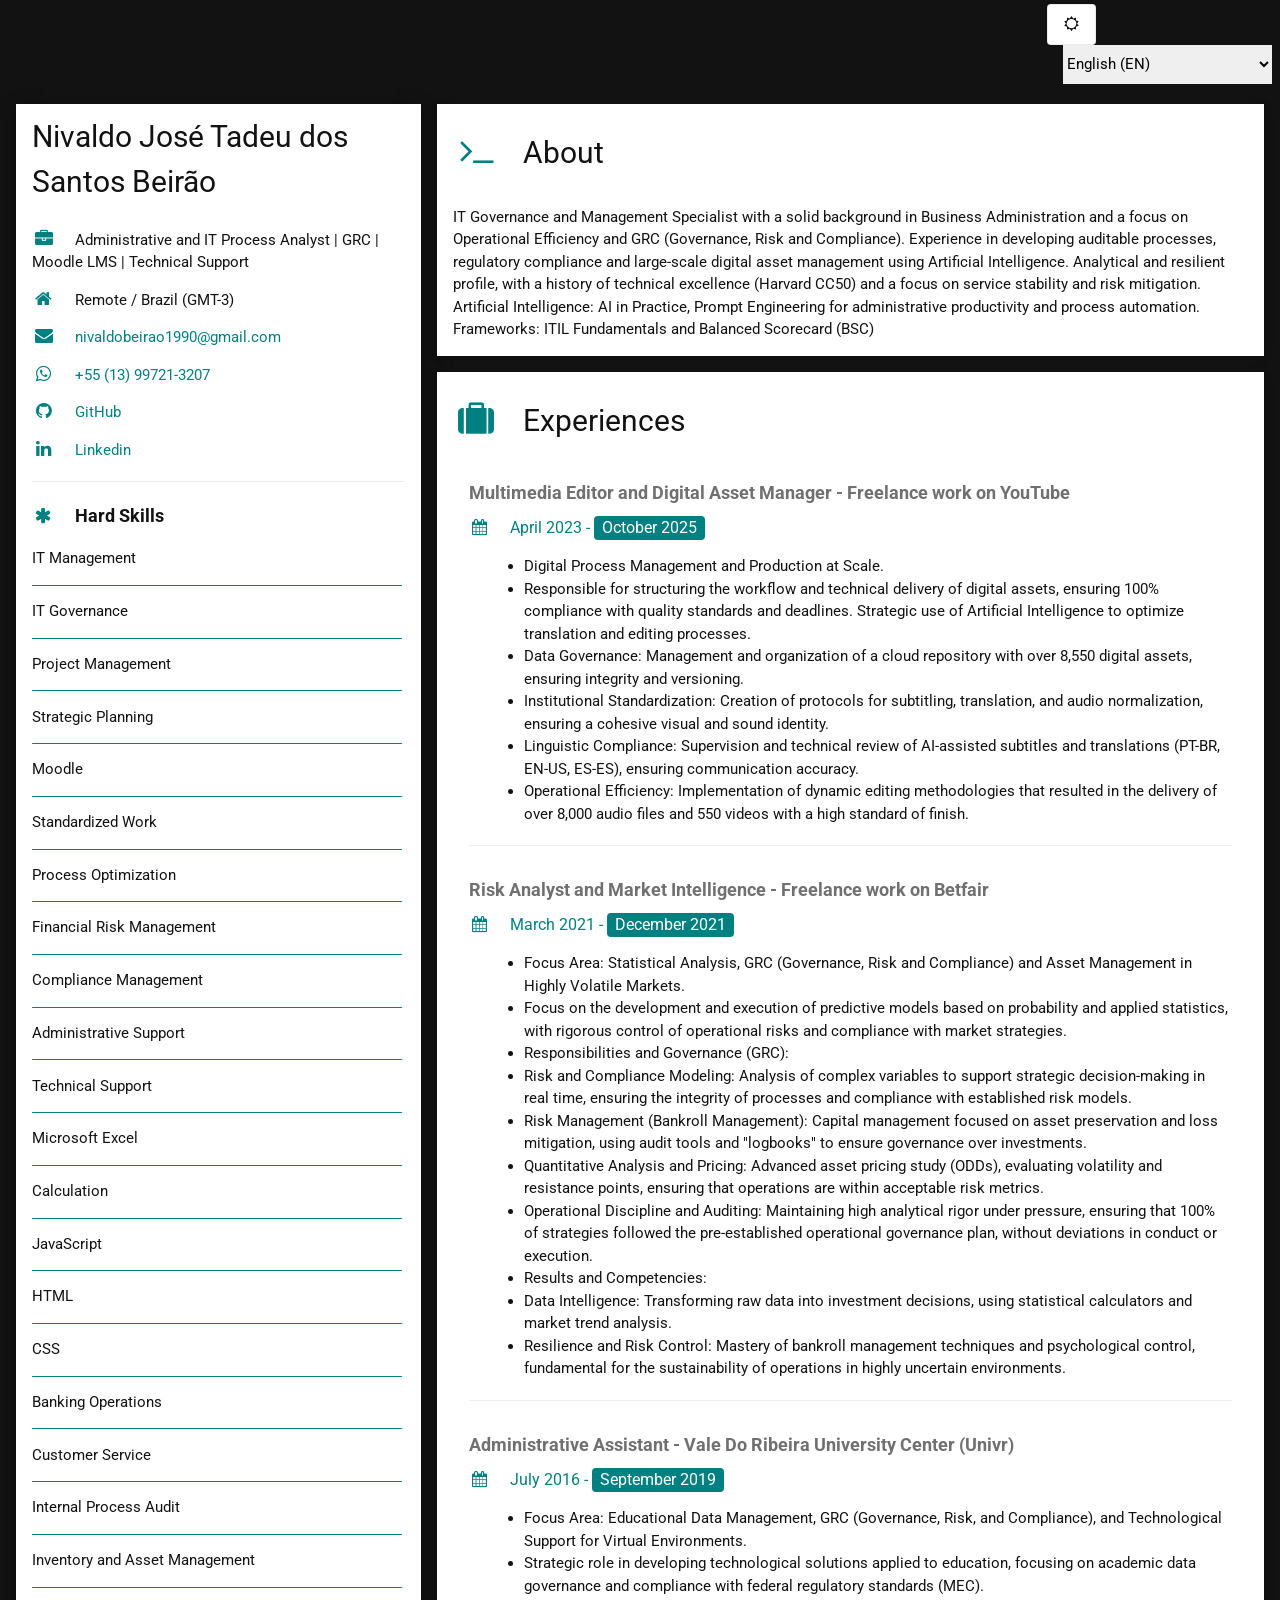
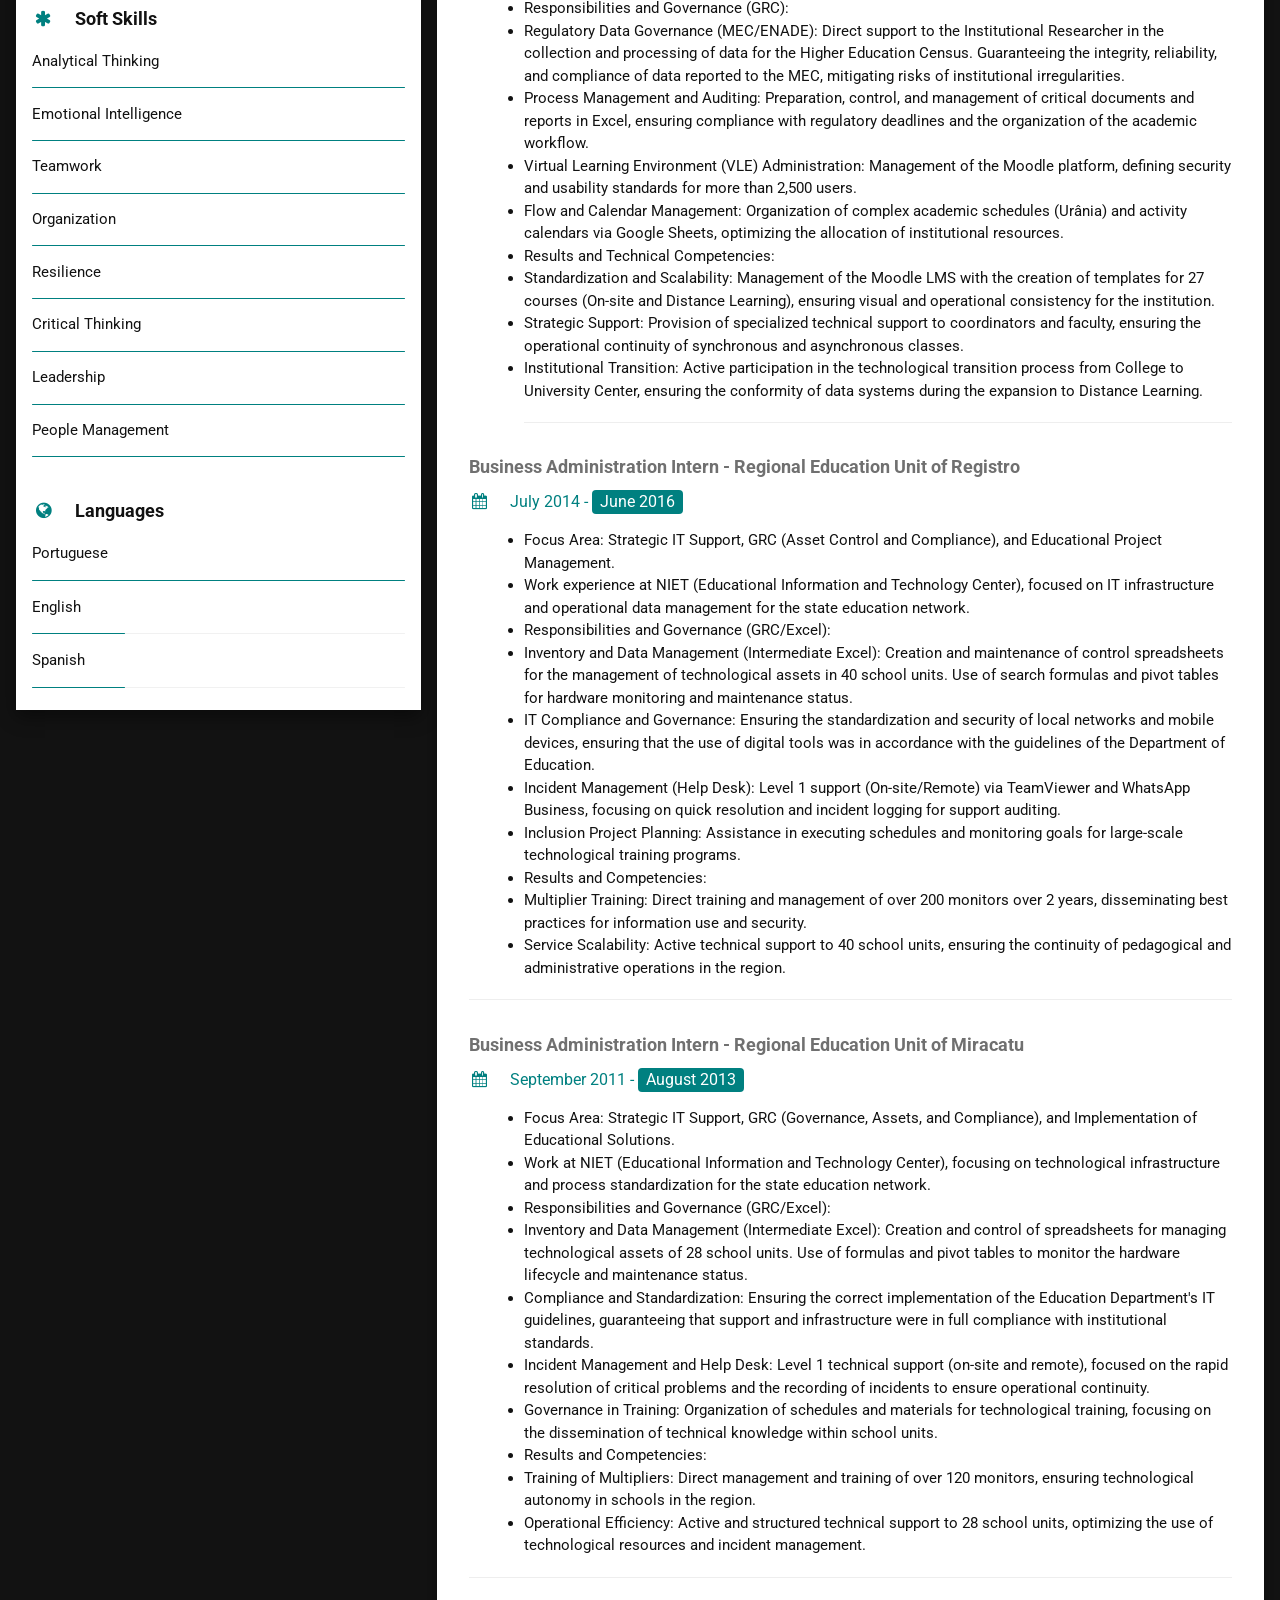
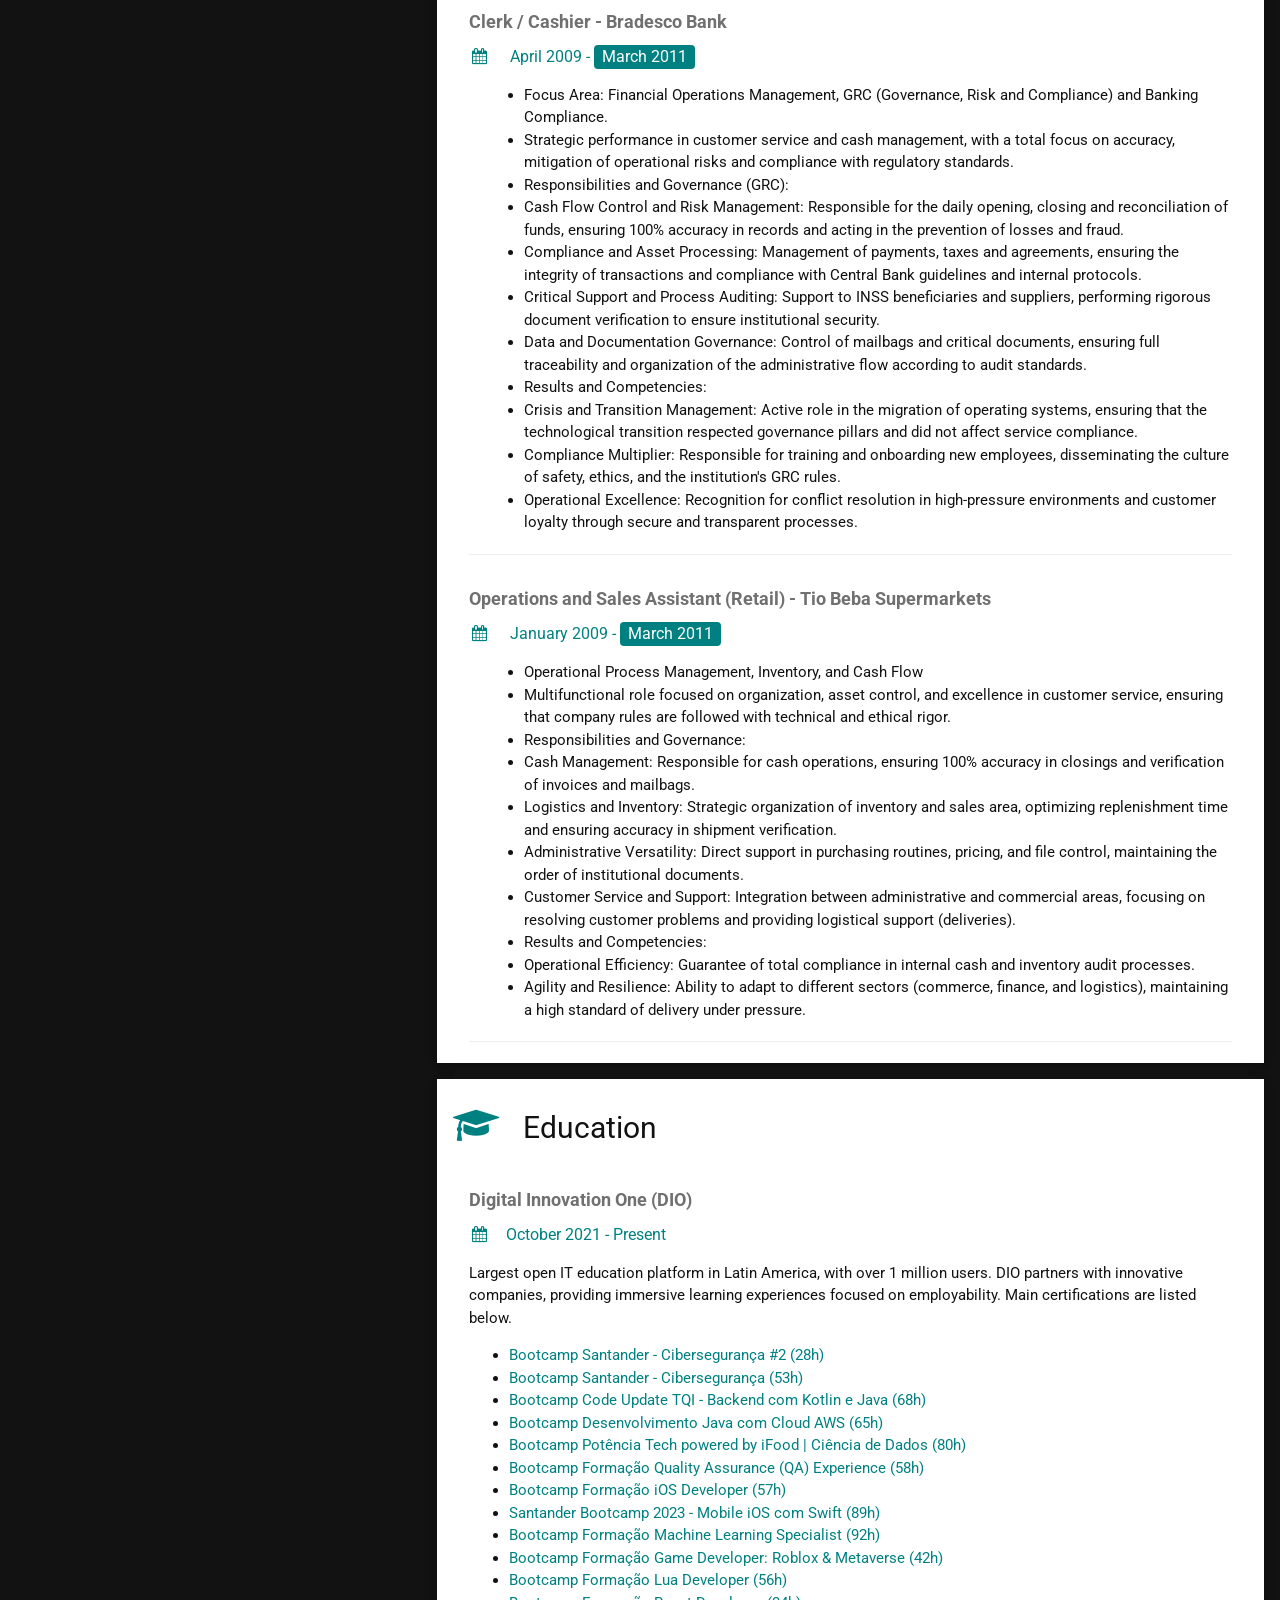
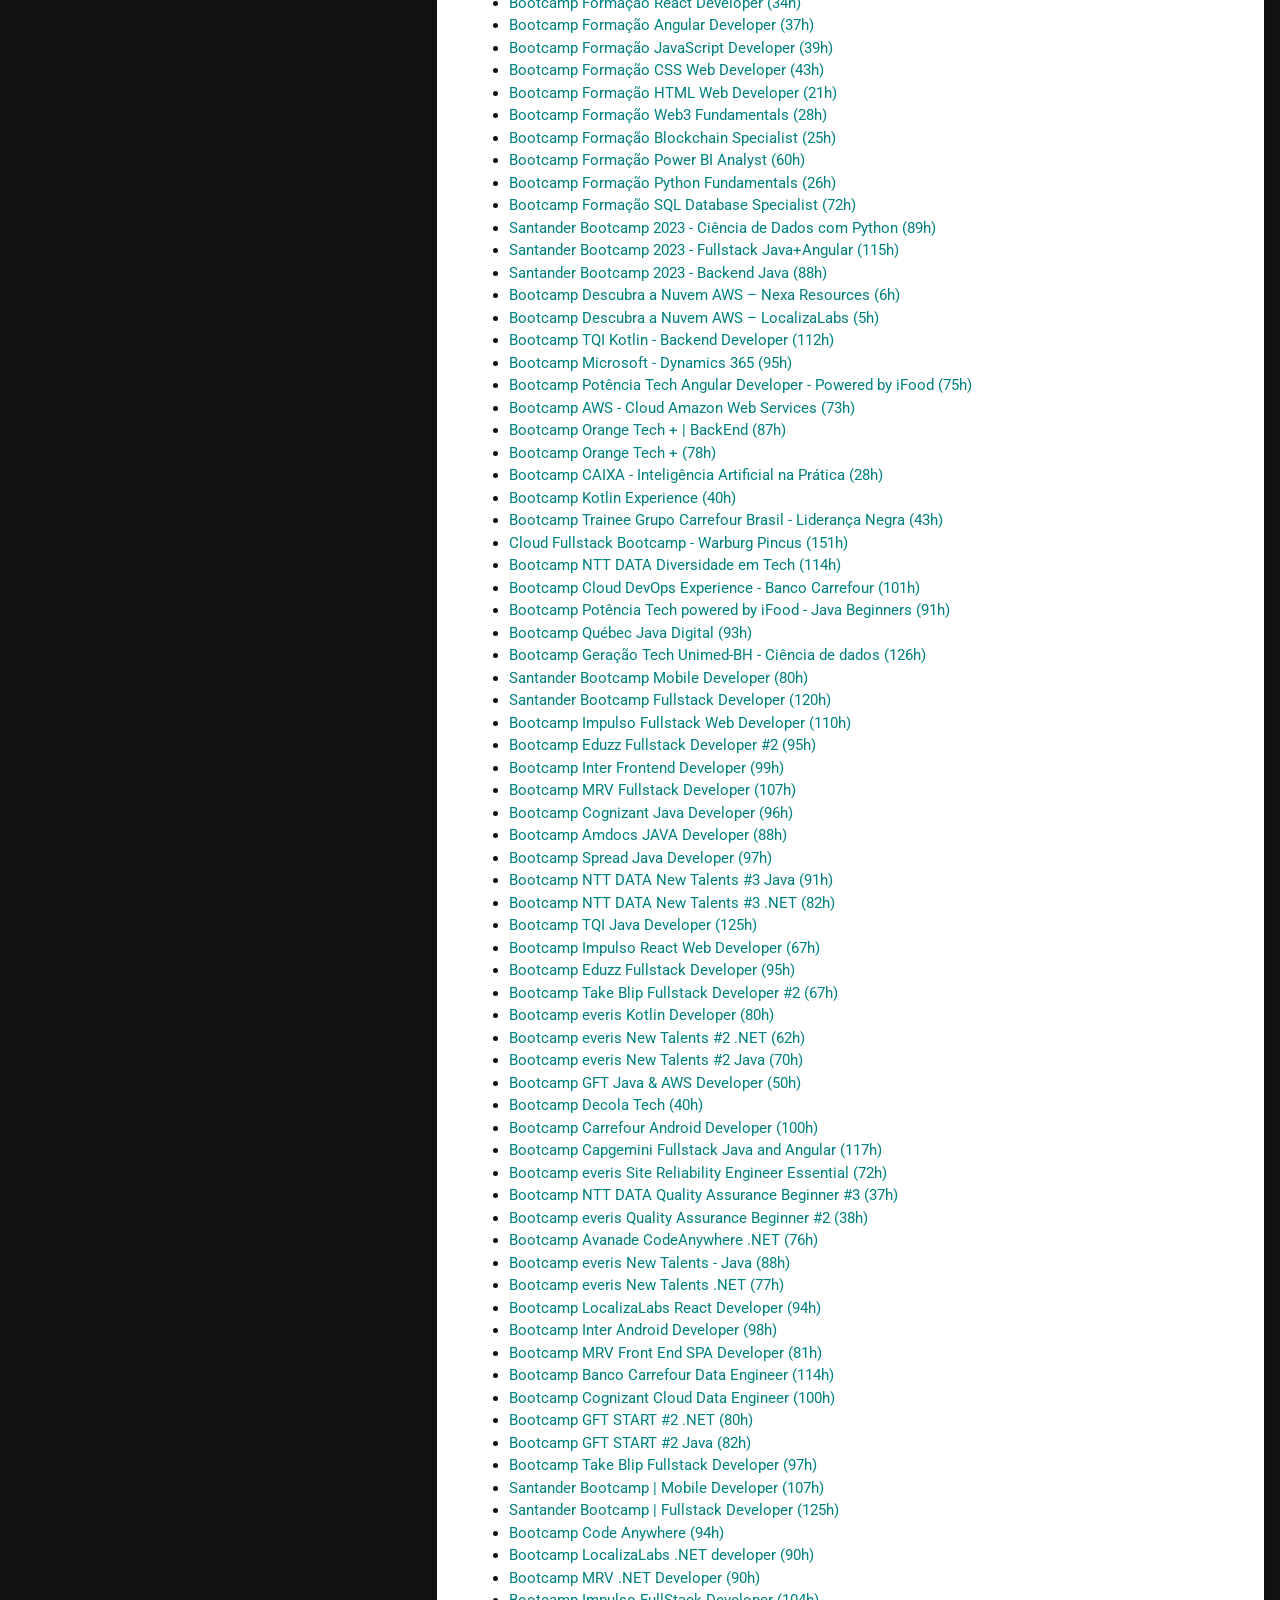
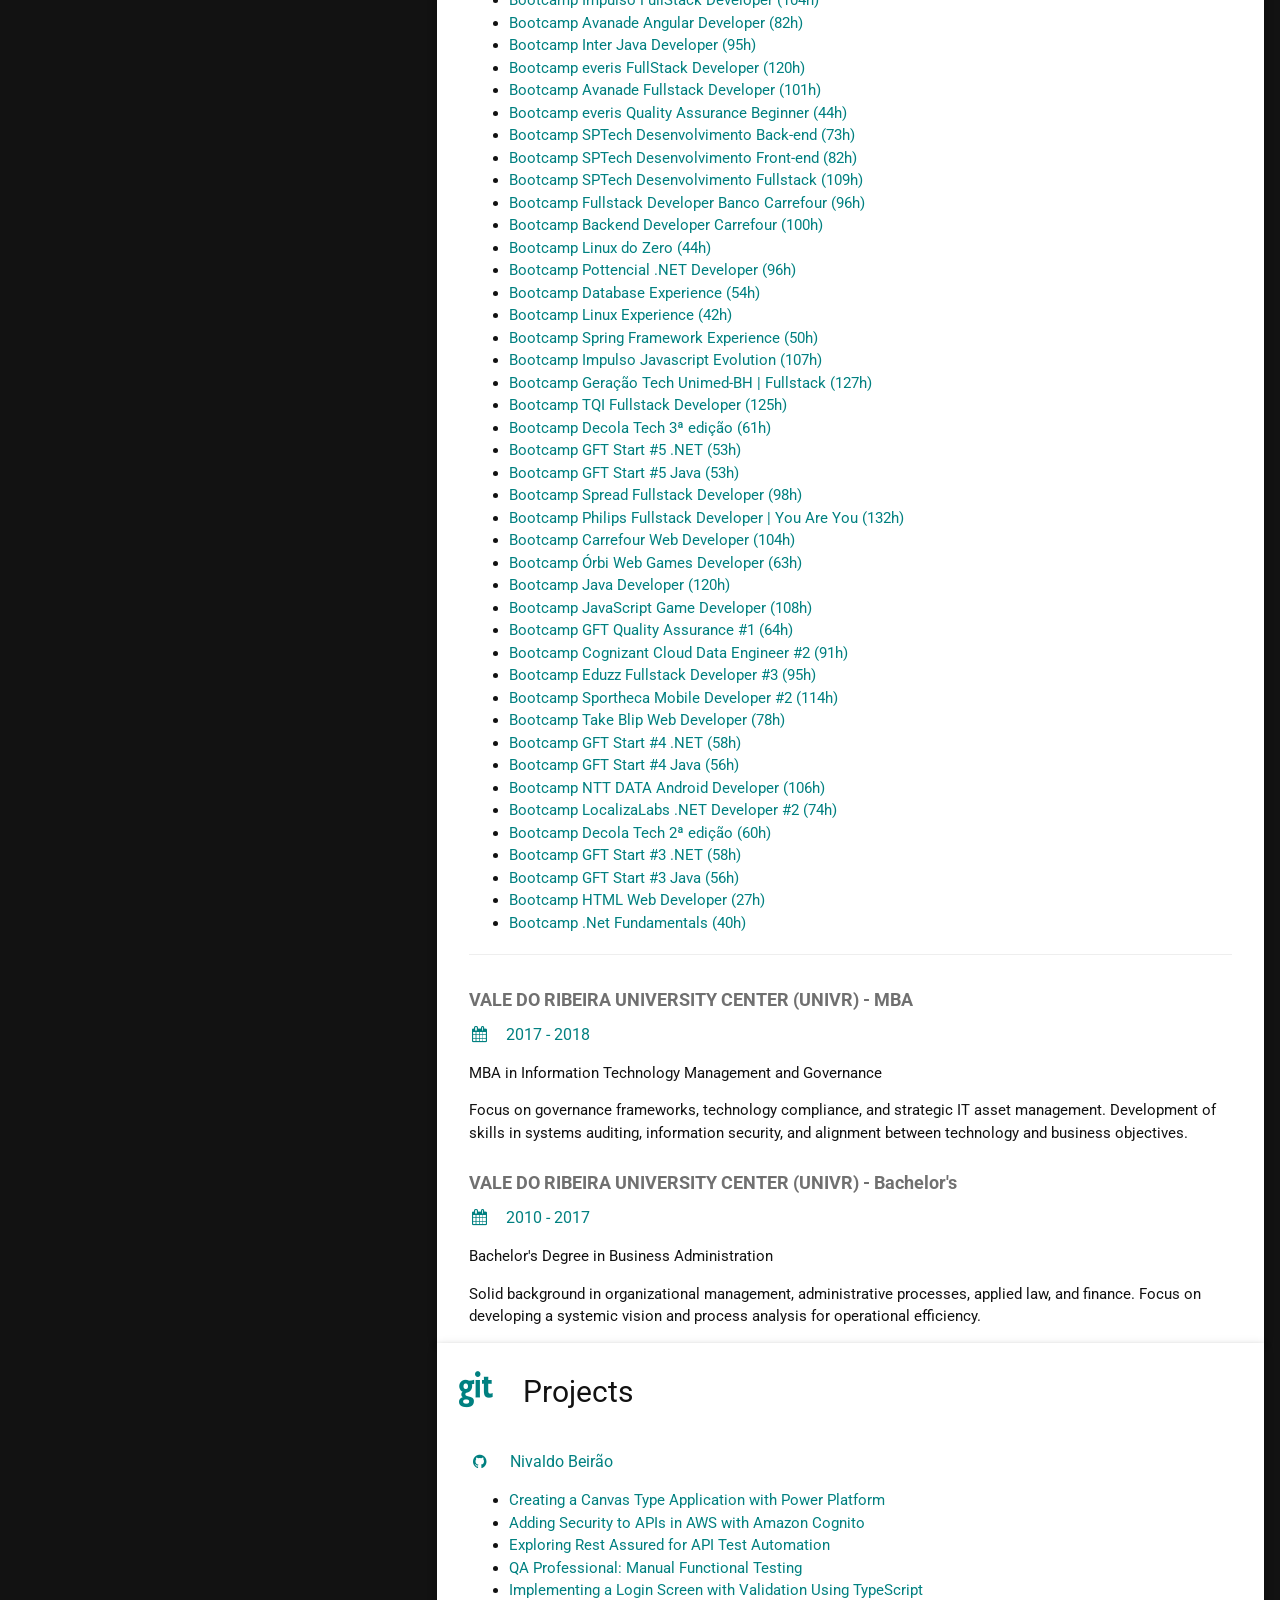
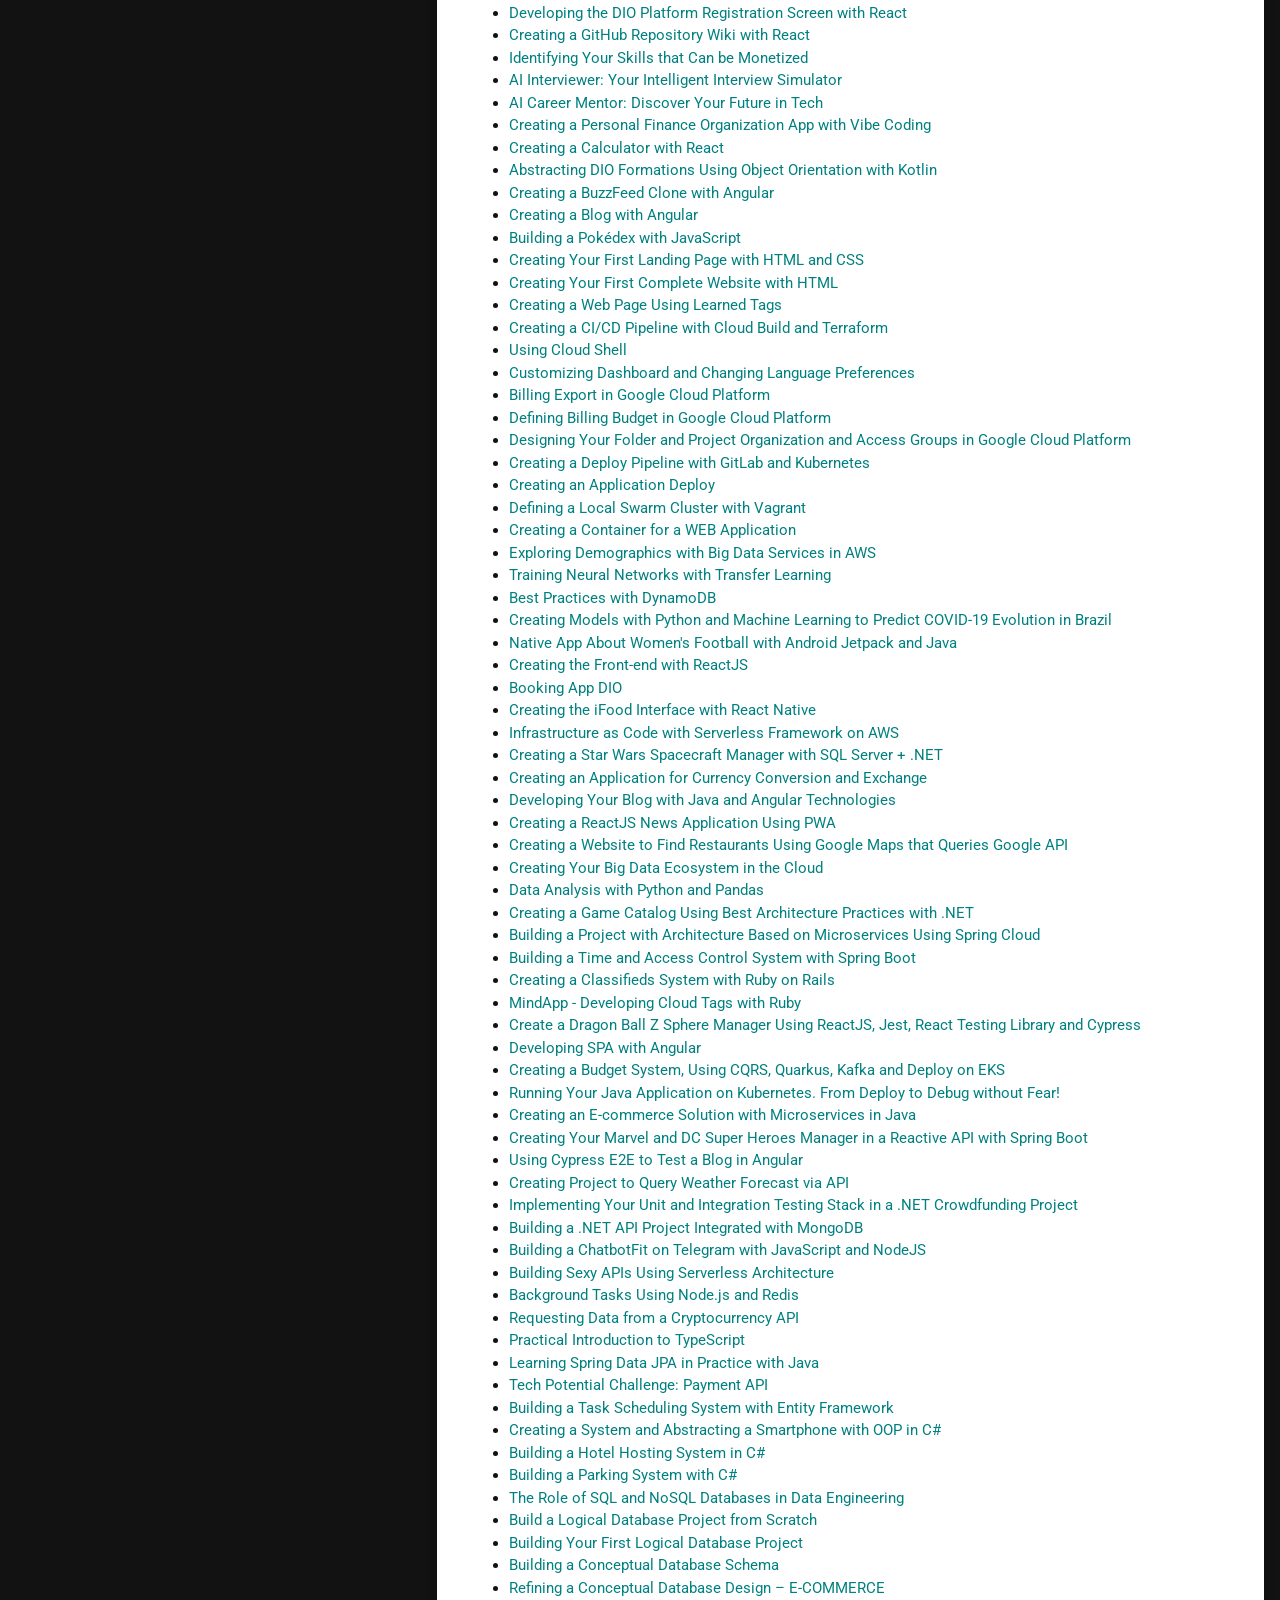
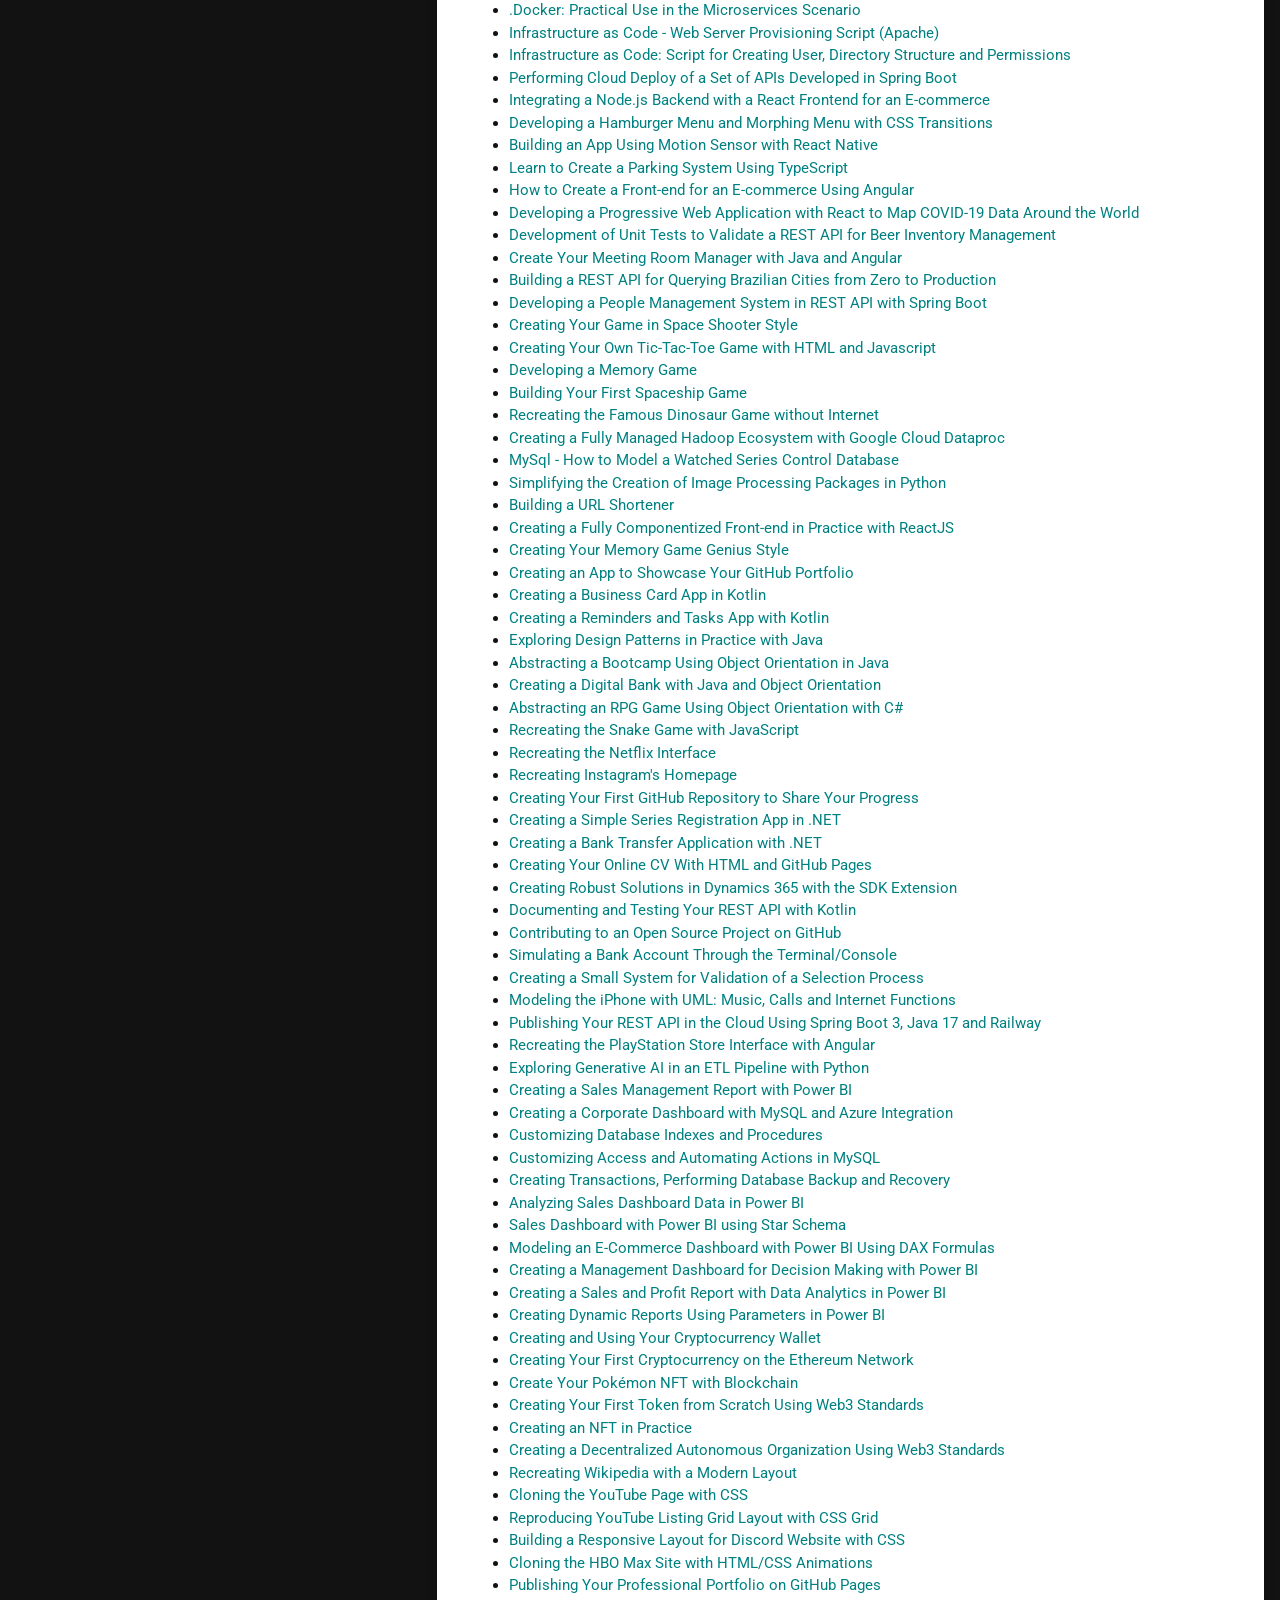
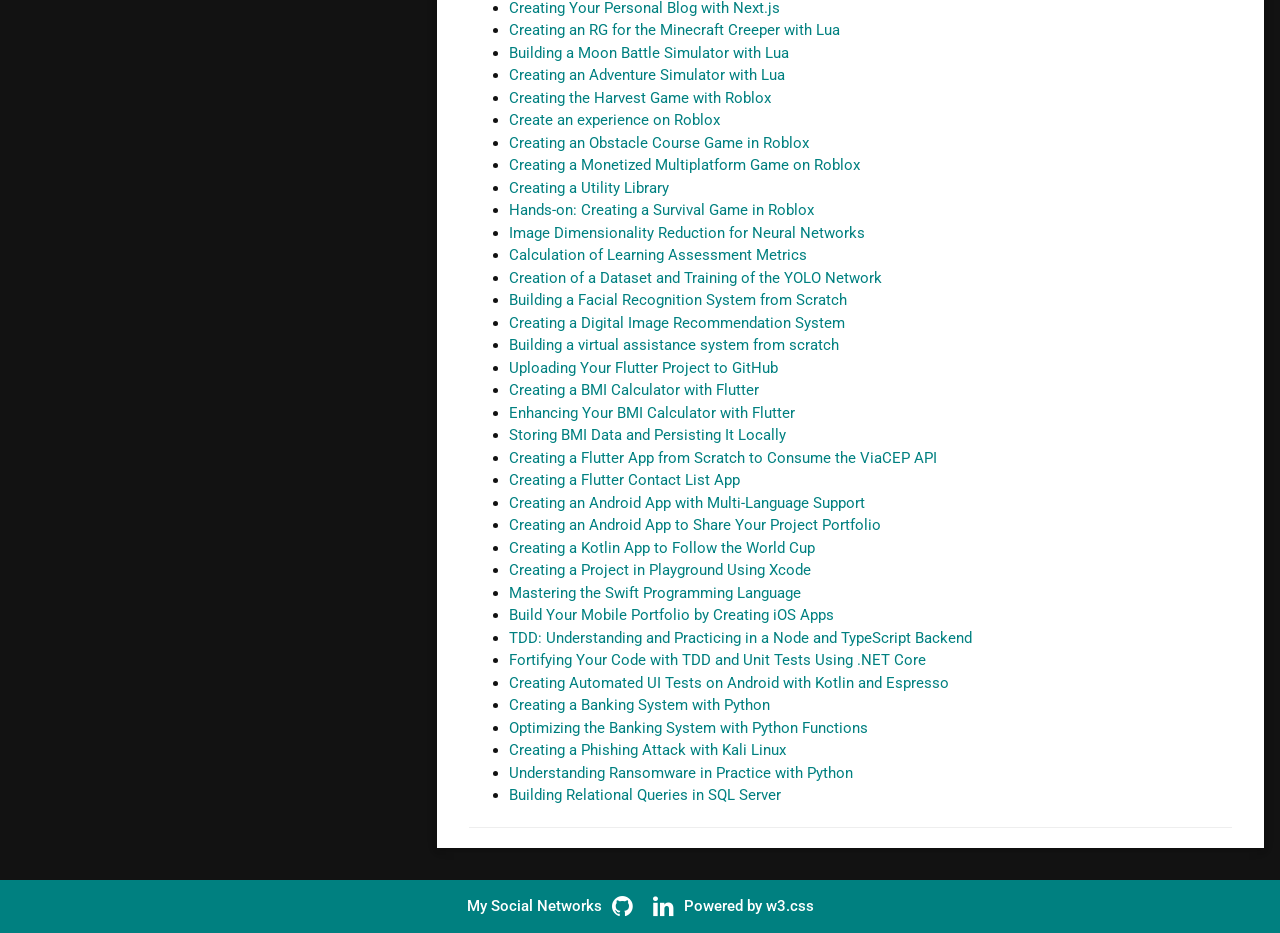
==== commit 1aca1fe7: "adding project: Building Relational Queries in SQL Server" ====
--- a/docs/index.html
+++ b/docs/index.html
@@ -813,6 +813,7 @@
               <li><a href="https://github.com/njtsb1/Optimizing_Banking_System_Python_Functions" target="_blank" rel="noopener" data-i18n="projects.github.p180">Otimizando o Sistema Bancário com Funções Python</a></li>
               <li><a href="https://github.com/njtsb1/Phishing_Attack_Kali_Linux" target="_blank" rel="noopener" data-i18n="projects.github.p181">Criação de um Phishing com o Kali Linux</a></li>
               <li><a href="https://github.com/njtsb1/Ransomware_Encryption_Python" target="_blank" rel="noopener" data-i18n="projects.github.p182">Entendendo um Ransomware na Prática com Python</a></li>
+              <li><a href="https://github.com/njtsb1/Building_Relational_Queries_SQL_Server" target="_blank" rel="noopener" data-i18n="projects.github.p183">Montando Consultas Relacionais no SQL Server</a></li>
             </ul>
             <hr>
           </div>
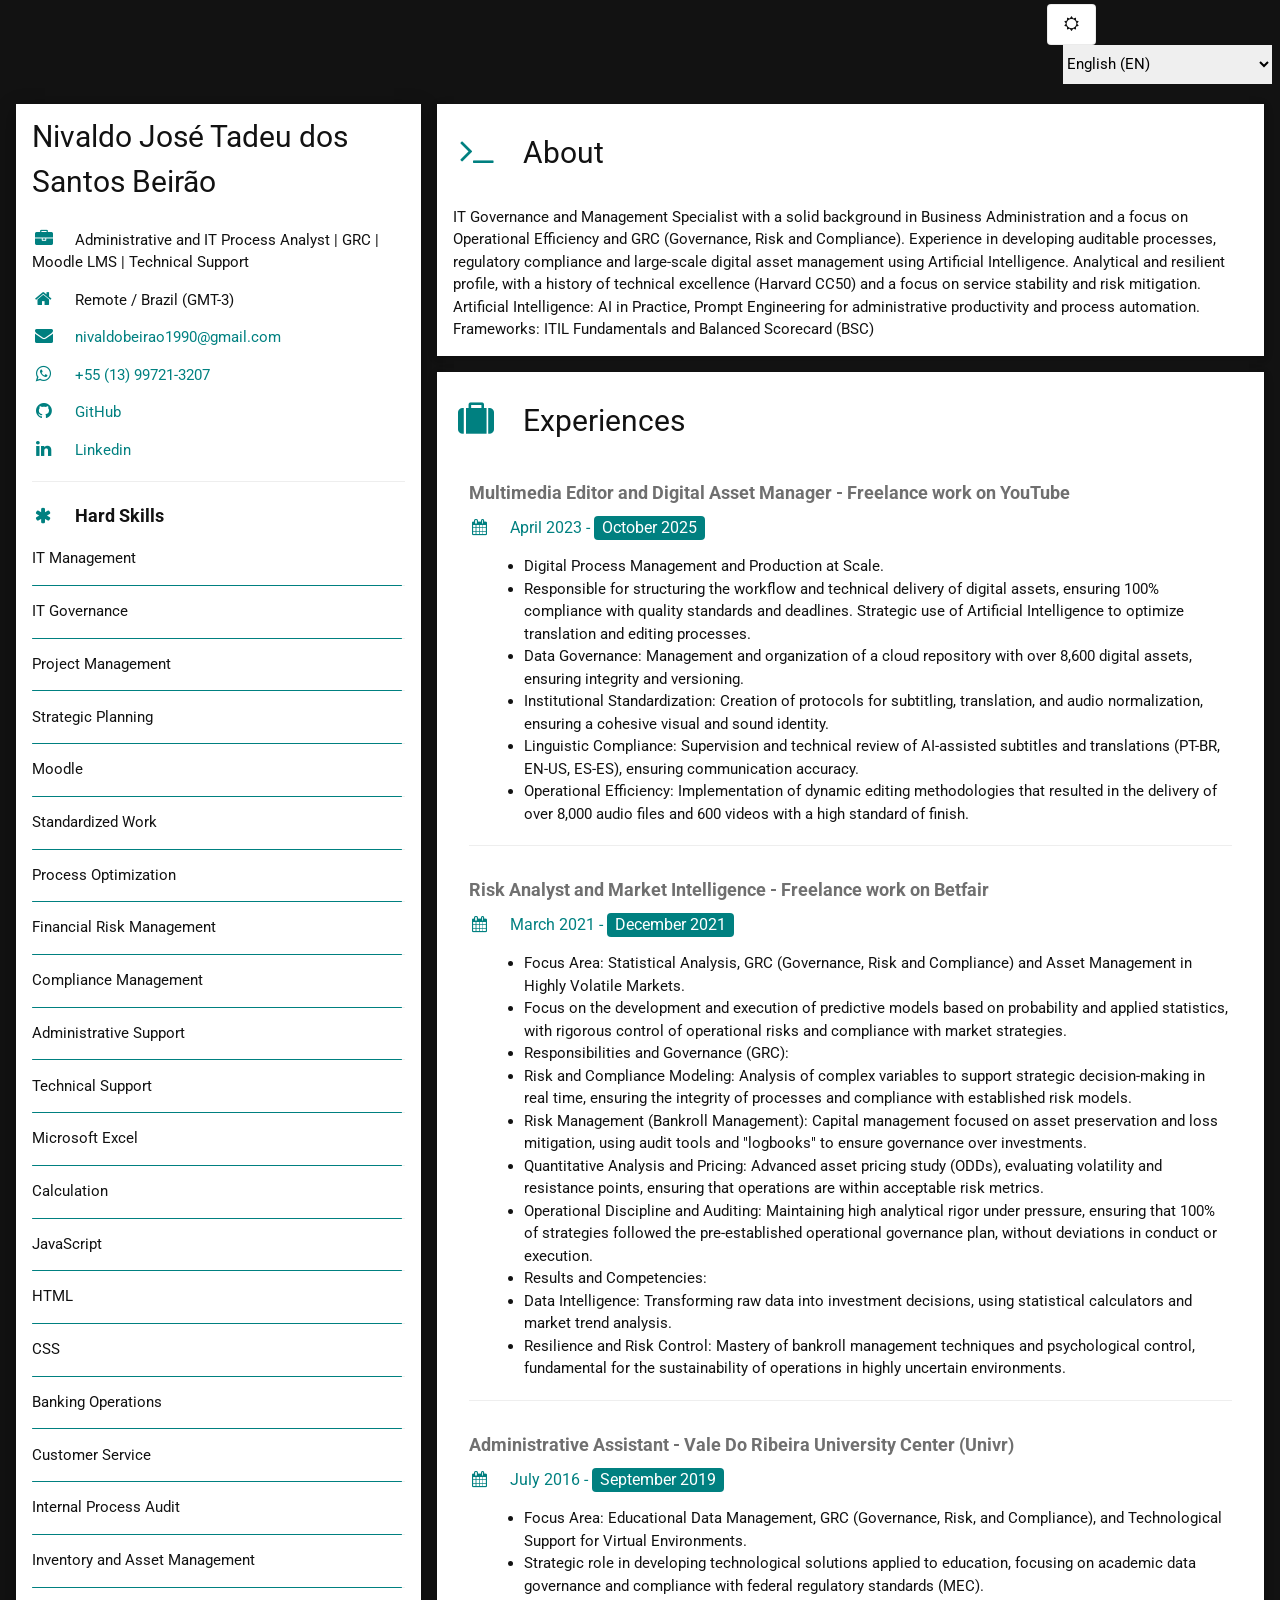
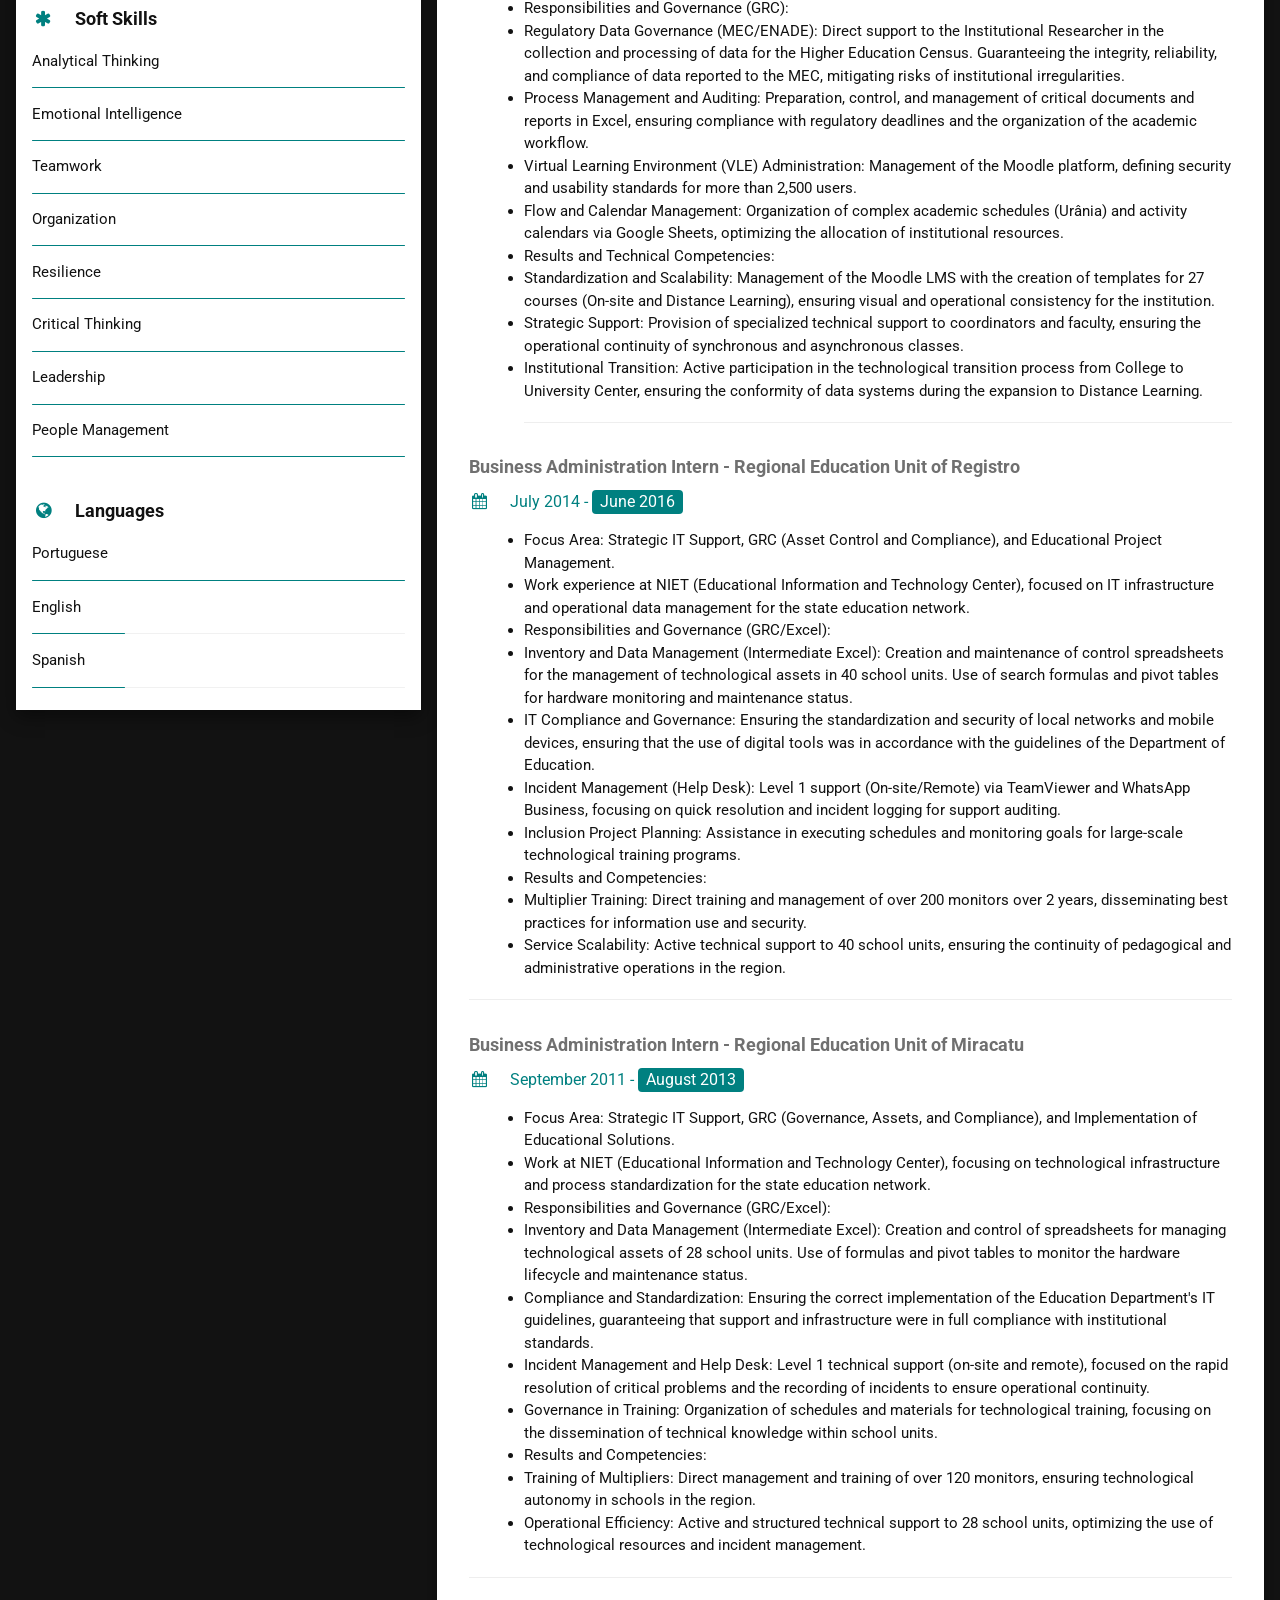
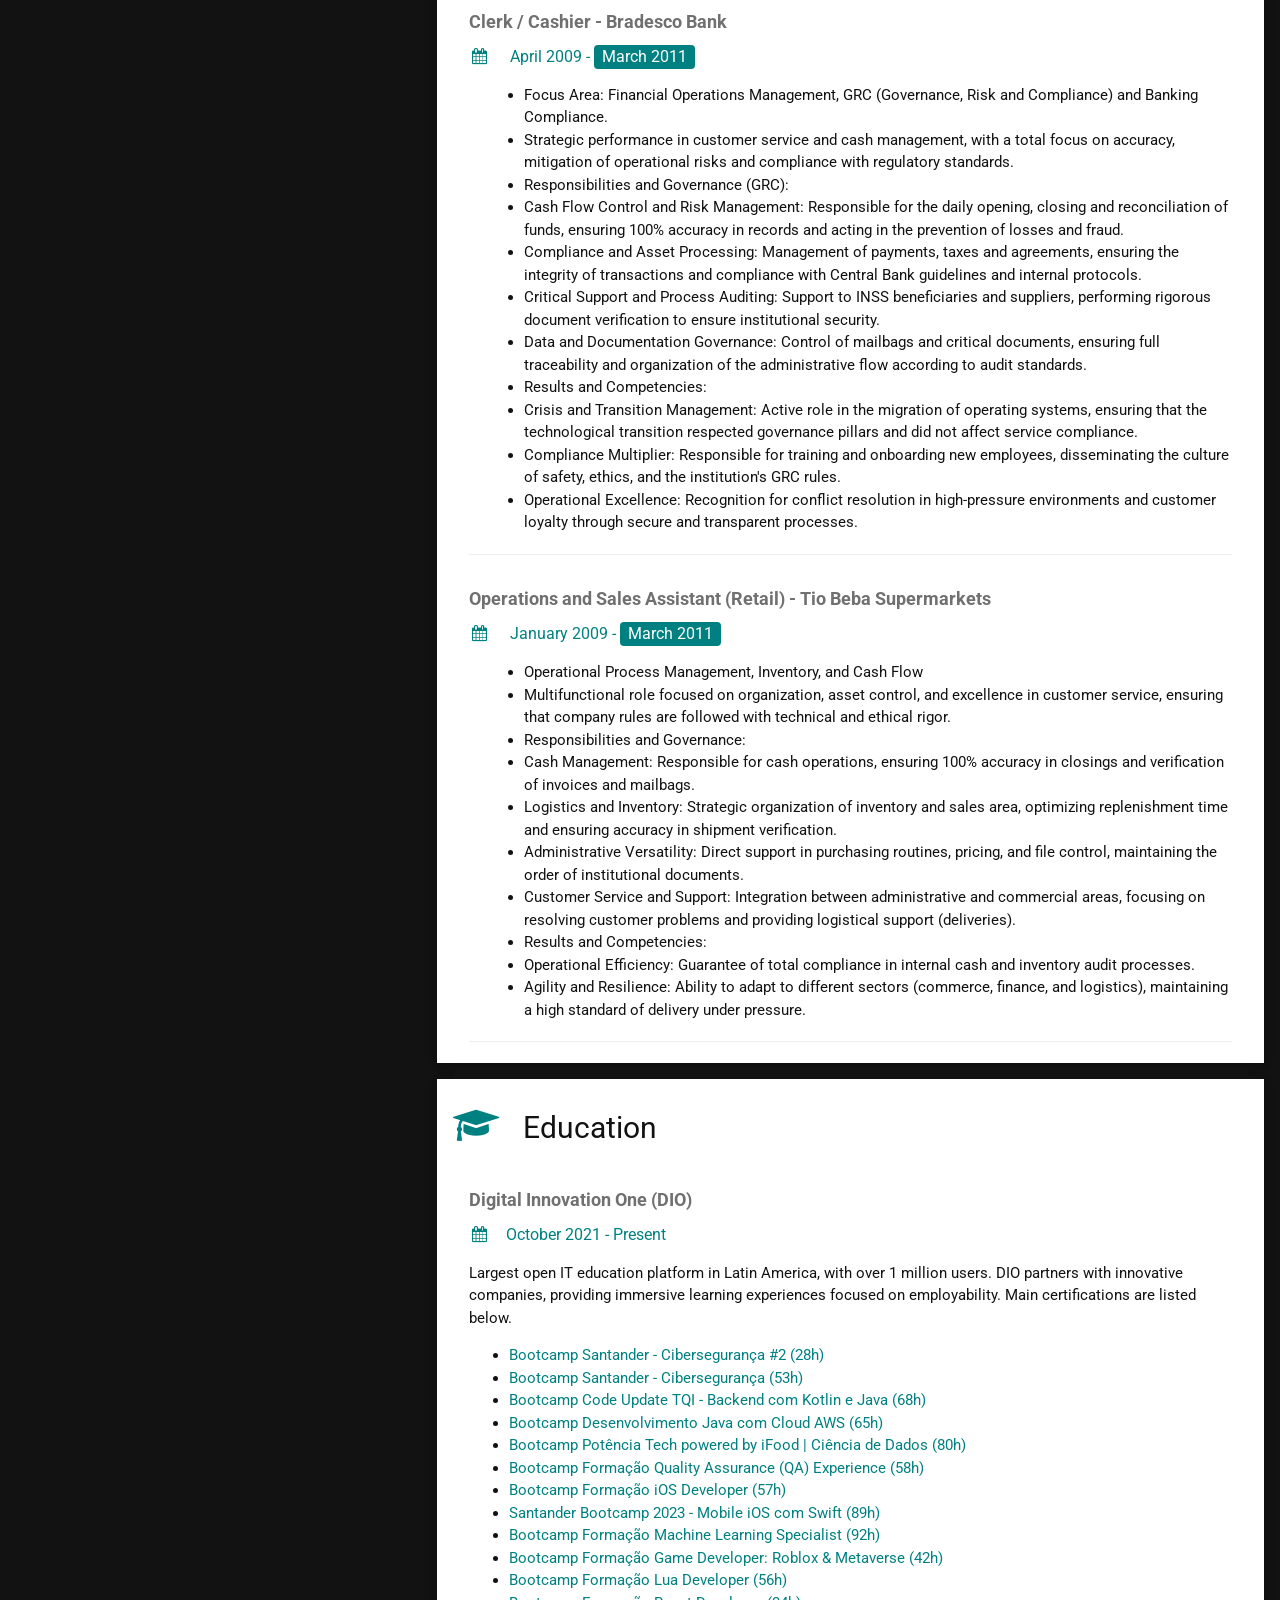
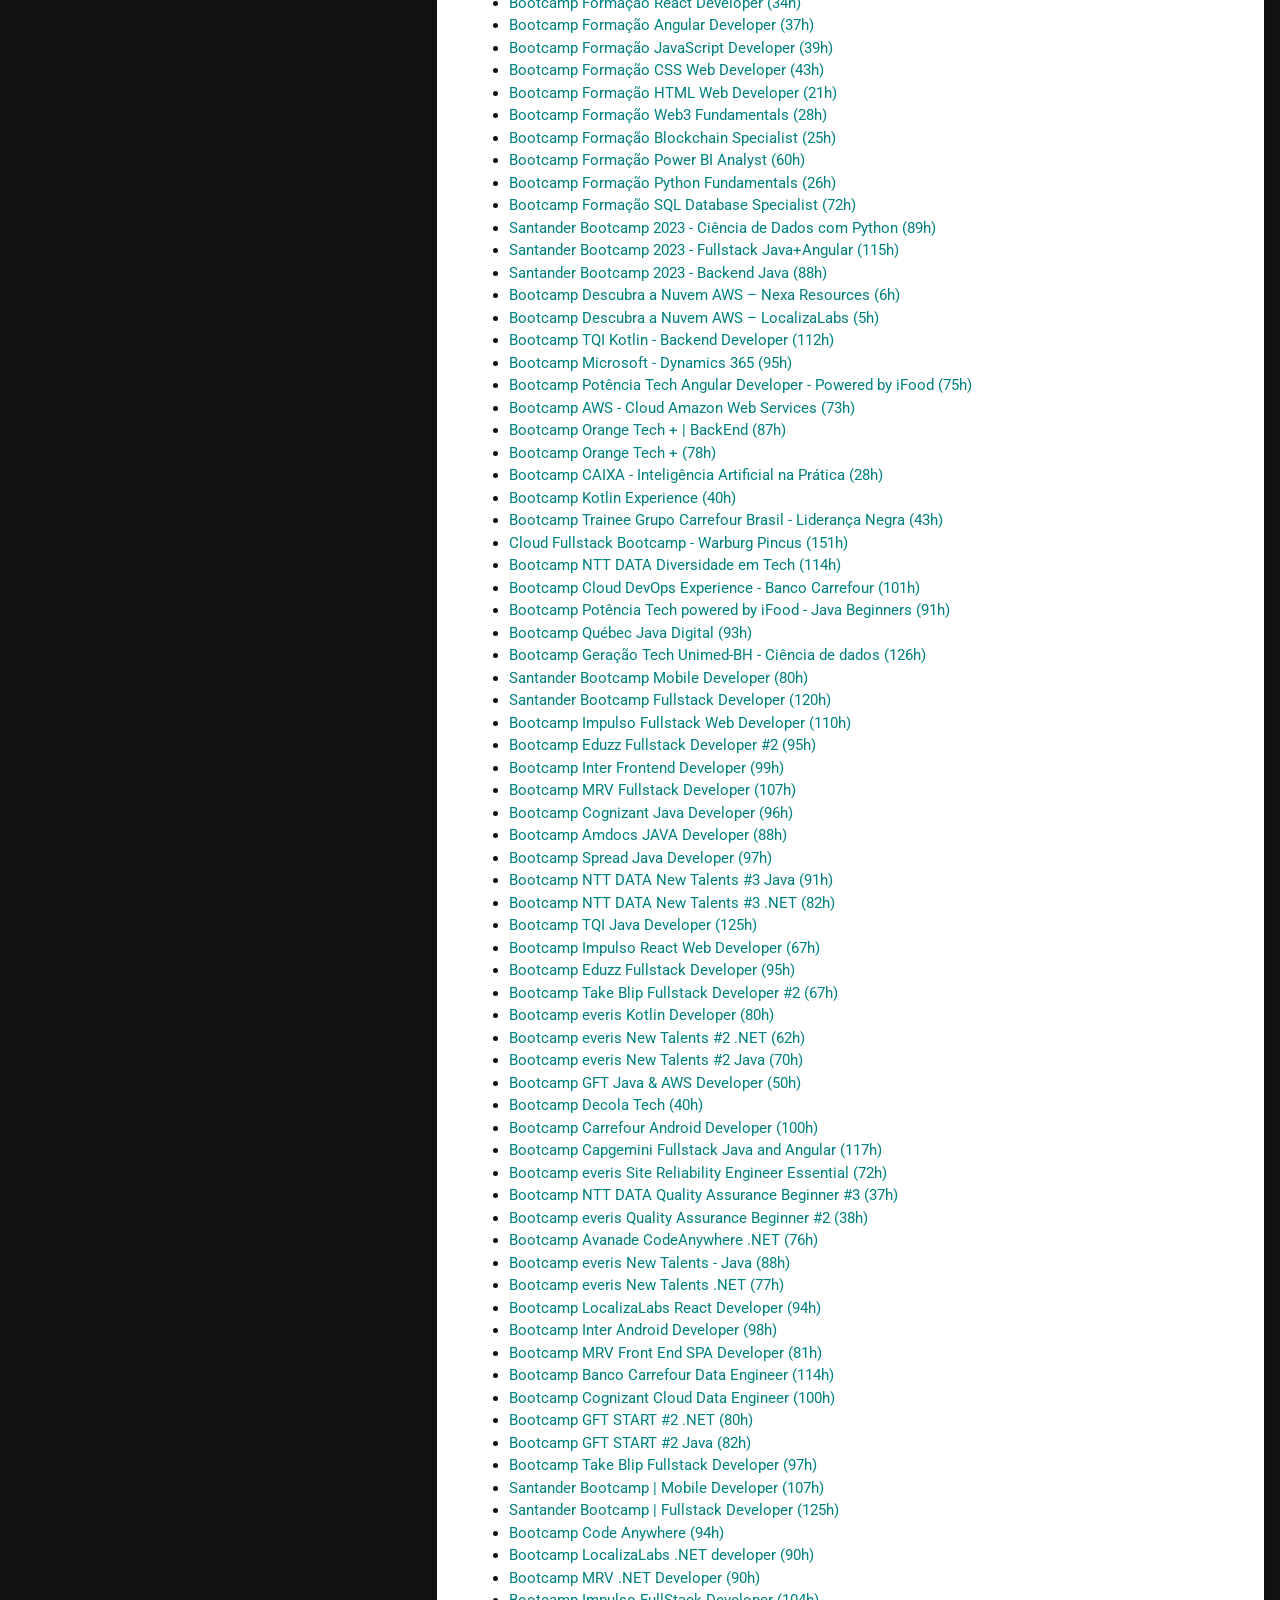
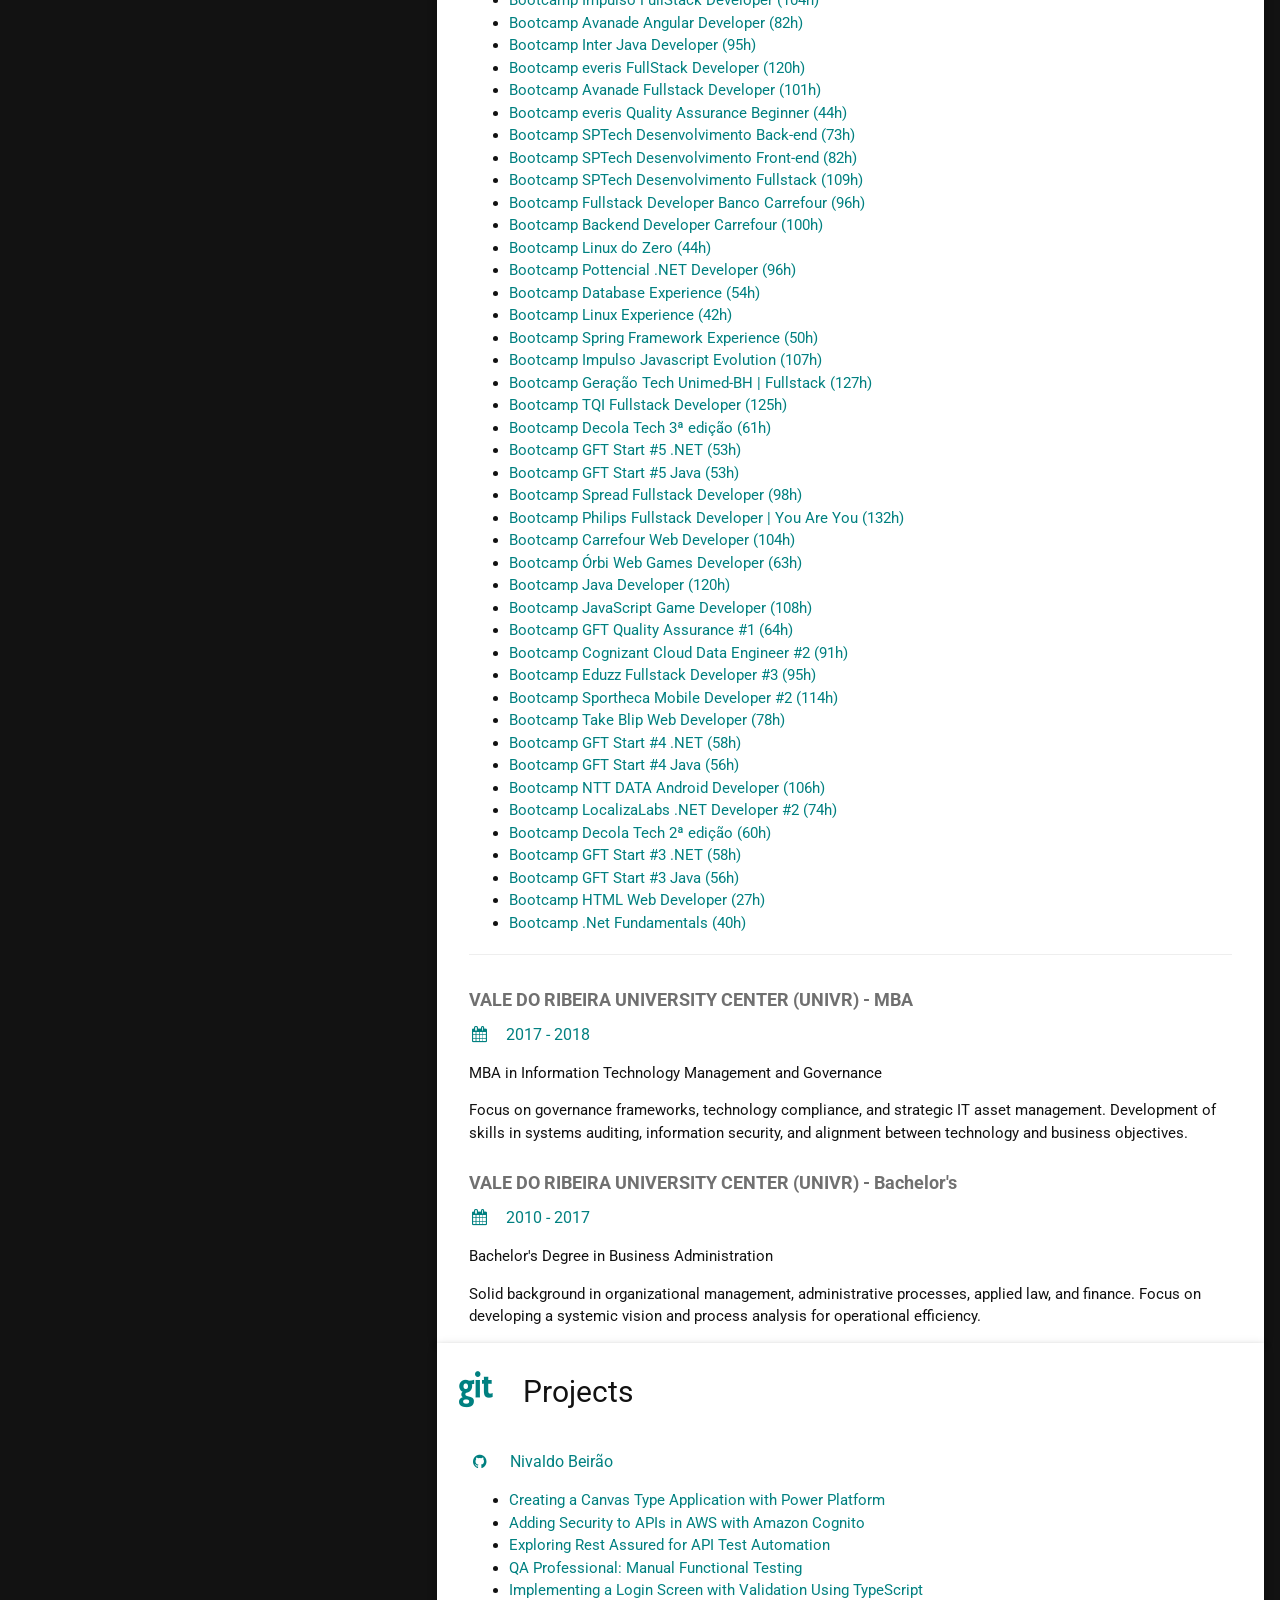
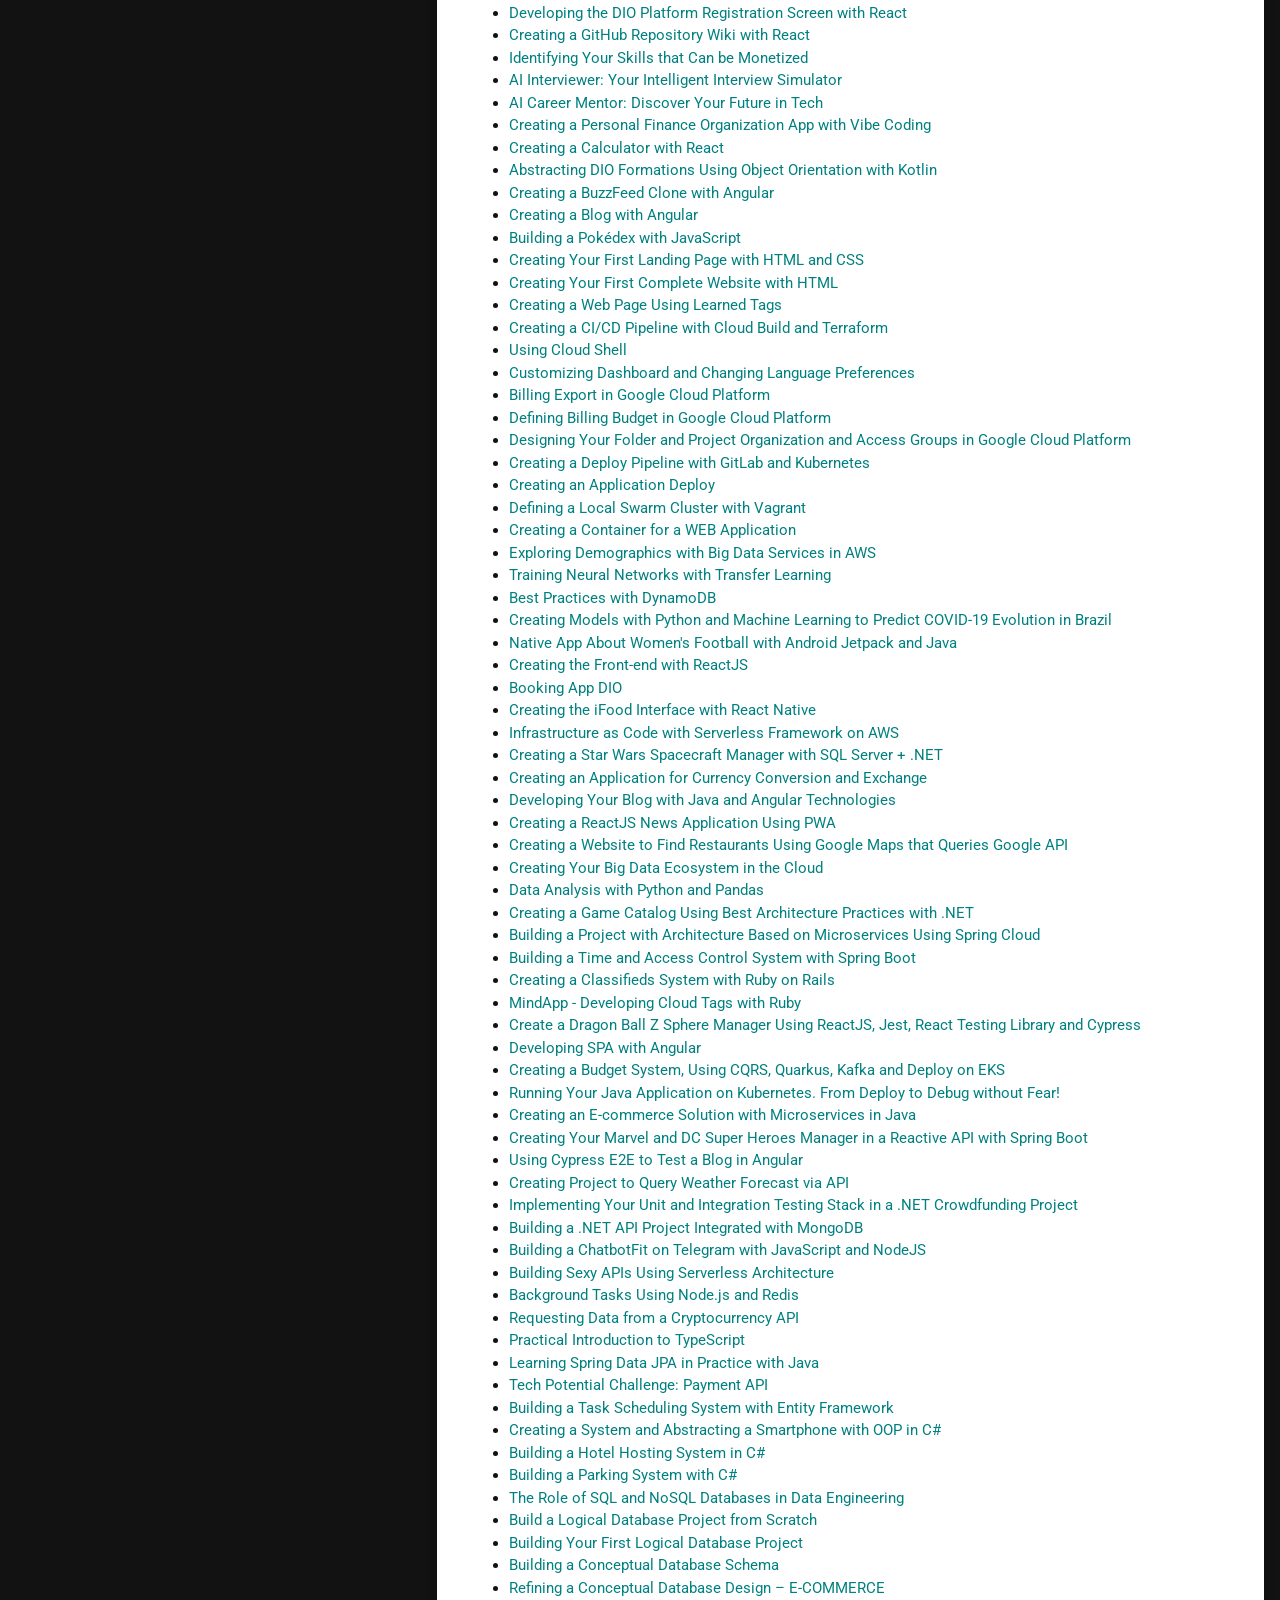
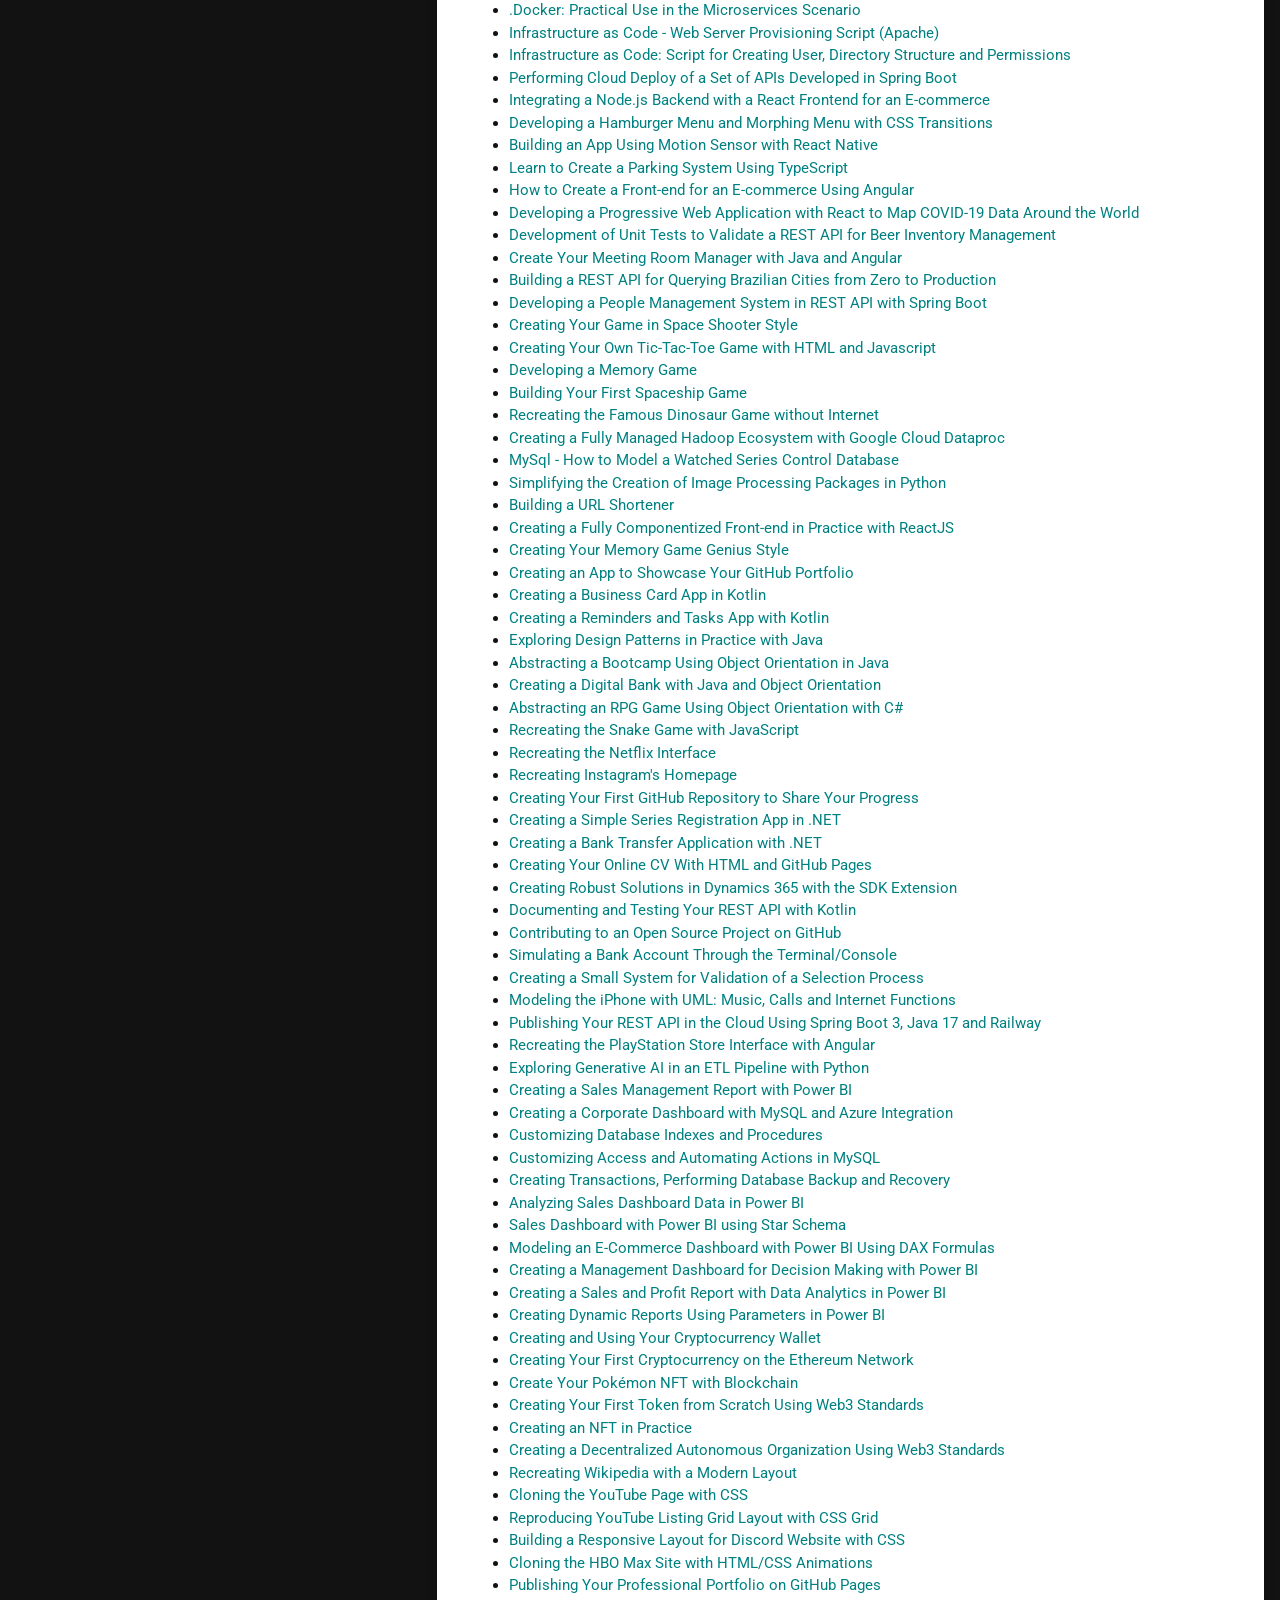
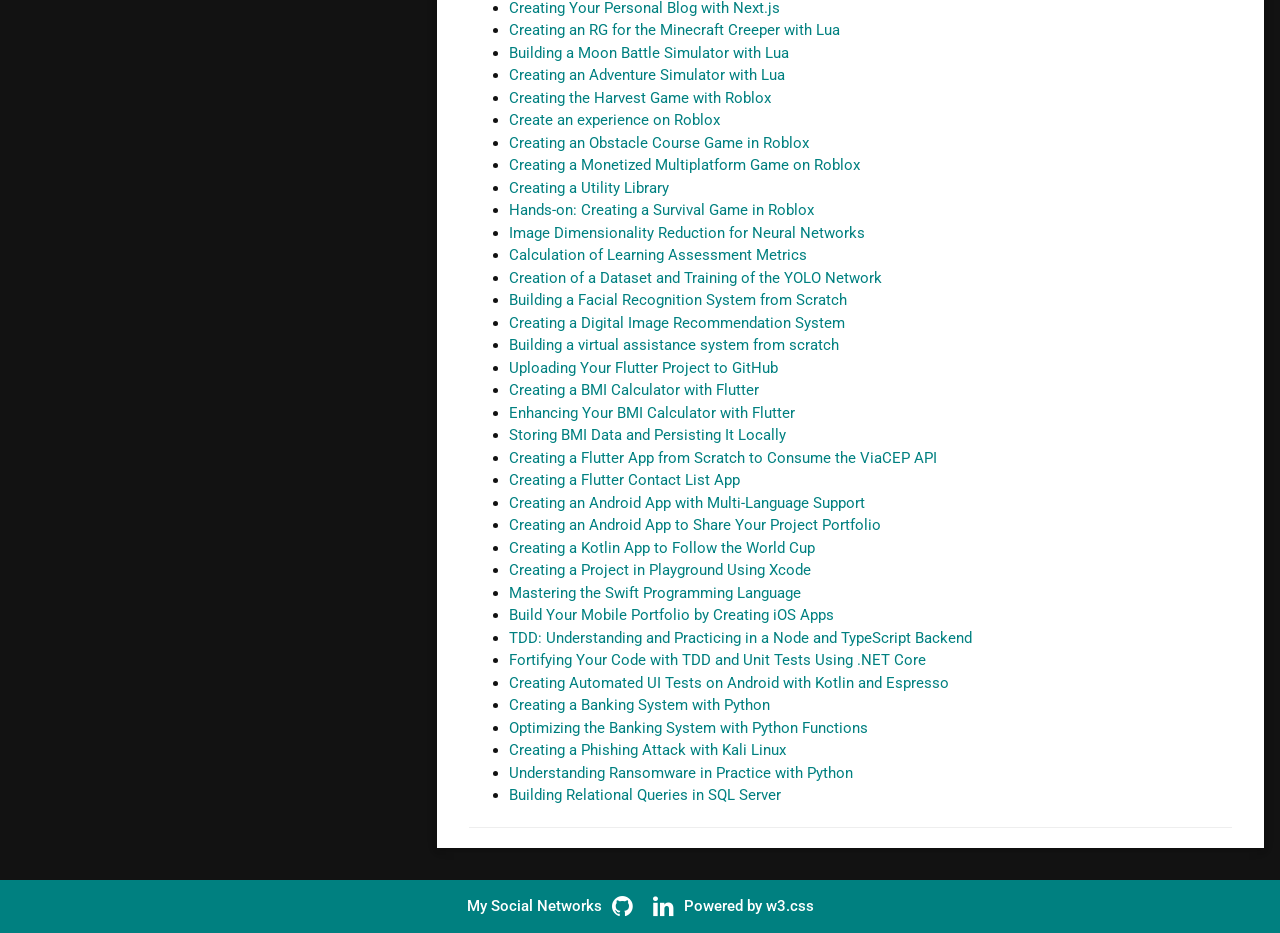
==== commit 1229a36d: "Merge branch 'main' of https://github.com/njtsb1/CV_HTML_GitHub_Pages" ====
--- a/docs/index.html
+++ b/docs/index.html
@@ -294,10 +294,10 @@
             <ul class="experience-list">
               <li data-i18n="experience.multimedia.p1">Digital Process Management and Production at Scale.</li>
               <li data-i18n="experience.multimedia.p2">Responsible for structuring the workflow and technical delivery of digital assets, ensuring 100% compliance with quality standards and deadlines. Strategic use of Artificial Intelligence to optimize translation and editing processes.</li>
-              <li data-i18n="experience.multimedia.p3">Data Governance: Management and organization of a cloud repository with over 8,550 digital assets, ensuring integrity and versioning.</li>
+              <li data-i18n="experience.multimedia.p3">Data Governance: Management and organization of a cloud repository with over 8,600 digital assets, ensuring integrity and versioning.</li>
               <li data-i18n="experience.multimedia.p4">Institutional Standardization: Creation of protocols for subtitling, translation, and audio normalization, ensuring a cohesive visual and sound identity.</li>
               <li data-i18n="experience.multimedia.p5">Linguistic Compliance: Supervision and technical review of AI-assisted subtitles and translations (PT-BR, EN-US, ES-ES), ensuring communication accuracy.</li>
-              <li data-i18n="experience.multimedia.p6">Operational Efficiency: Implementation of dynamic editing methodologies that resulted in the delivery of over 8,000 audio files and 550 videos with a high standard of finish.</li>
+              <li data-i18n="experience.multimedia.p6">Operational Efficiency: Implementation of dynamic editing methodologies that resulted in the delivery of over 8,000 audio files and 600 videos with a high standard of finish.</li>
             </ul>
             <hr>
           </div>
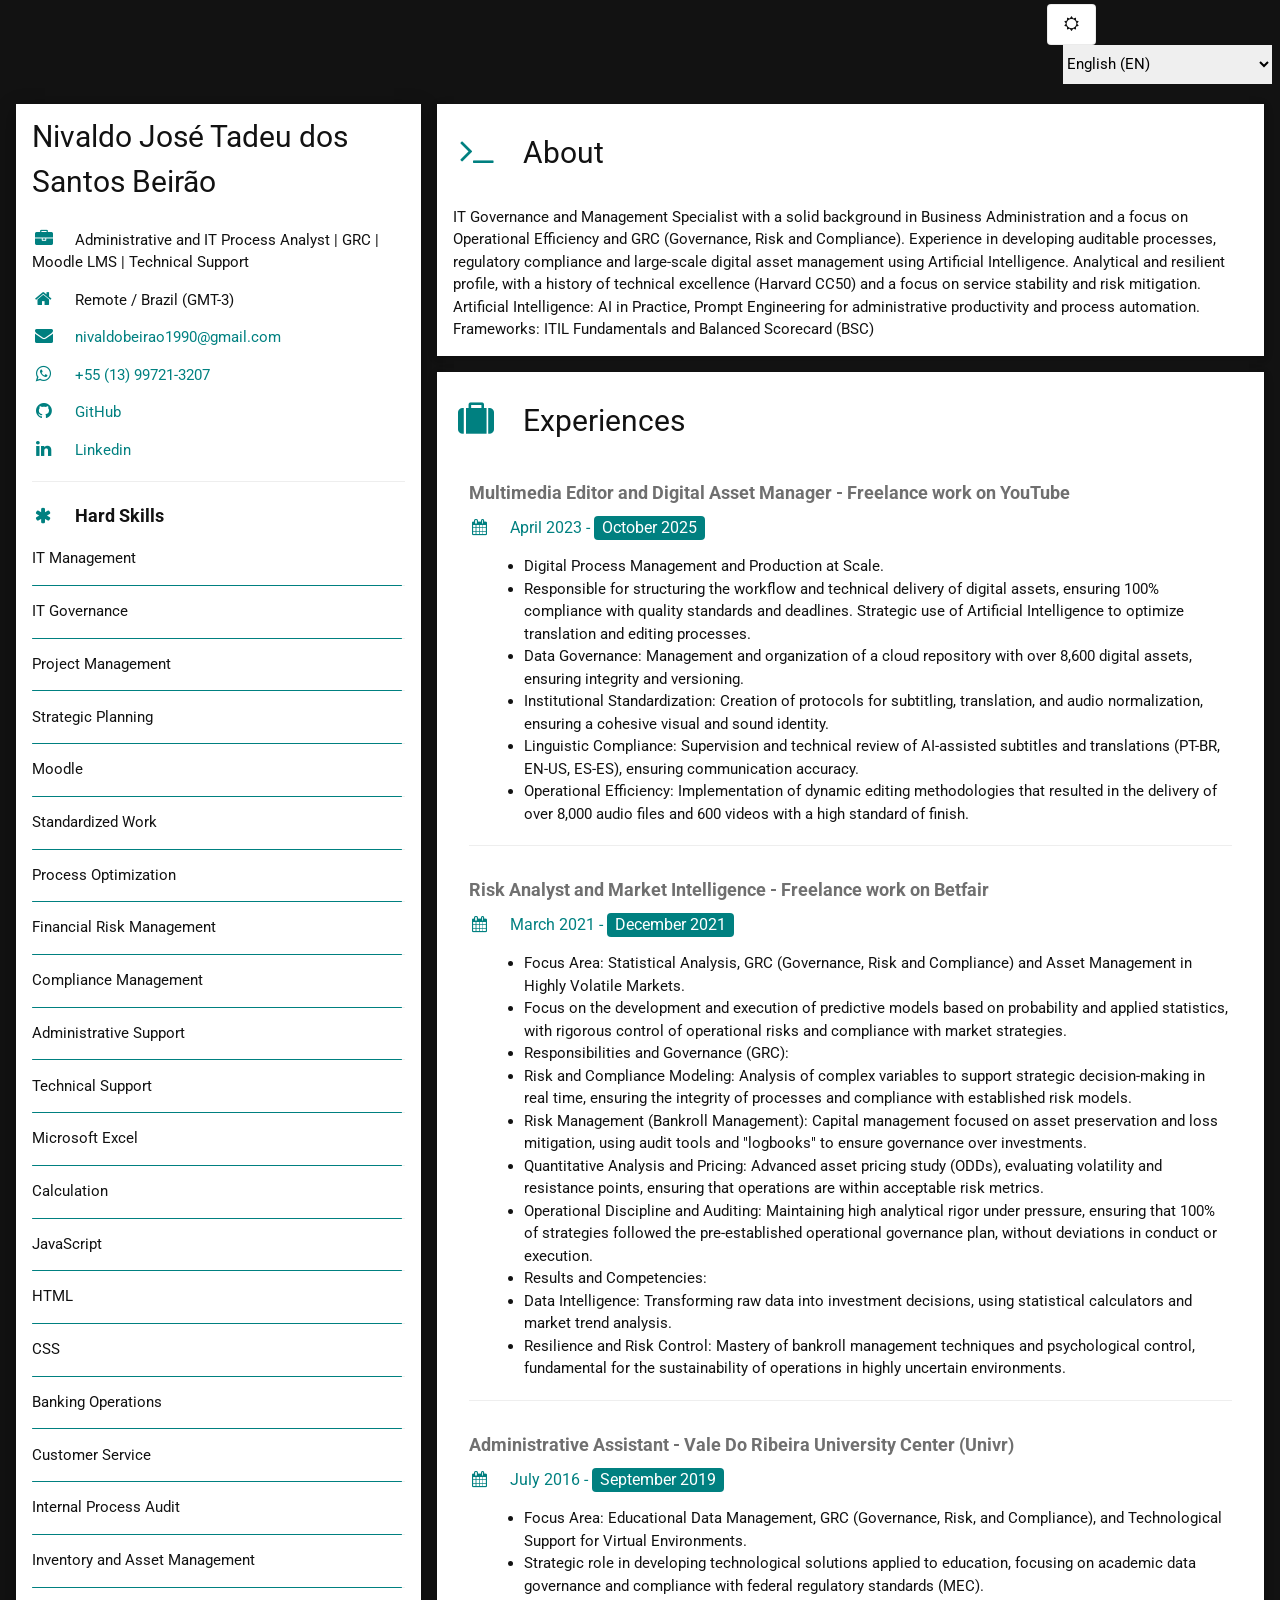
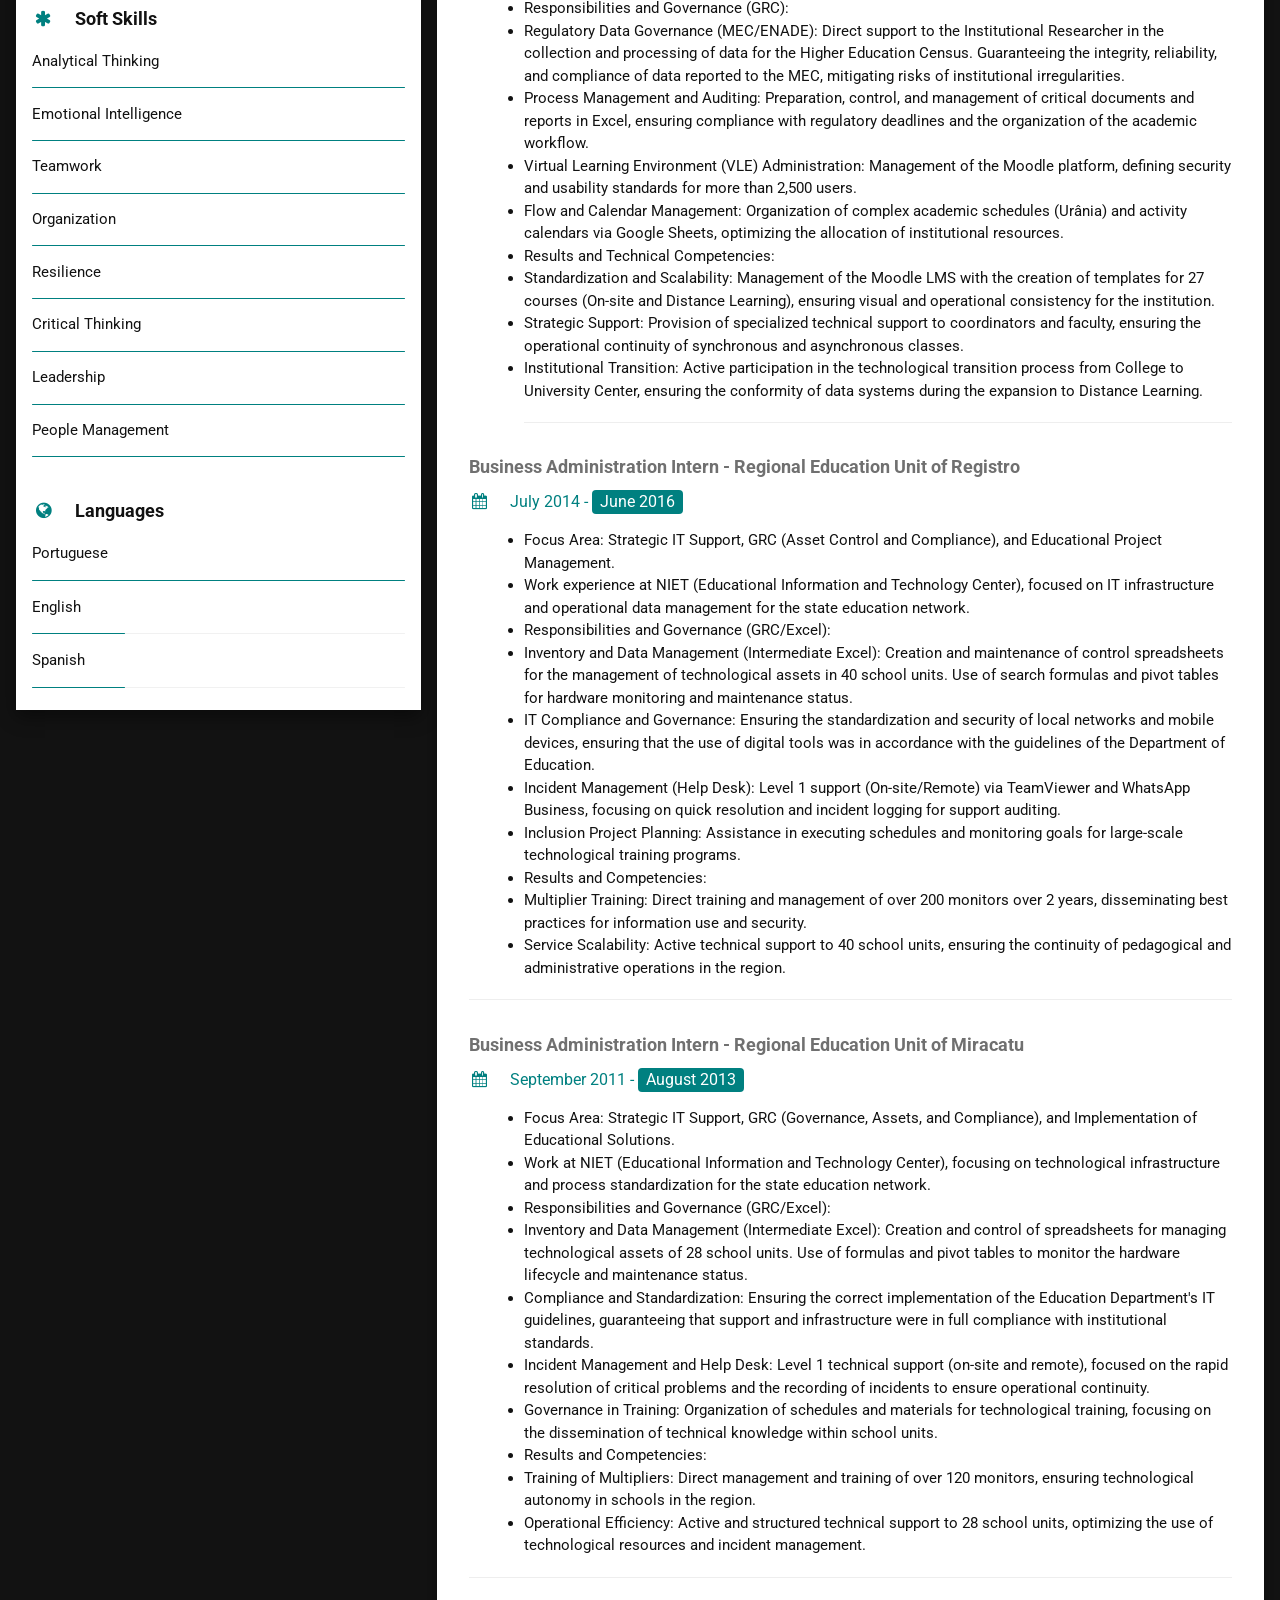
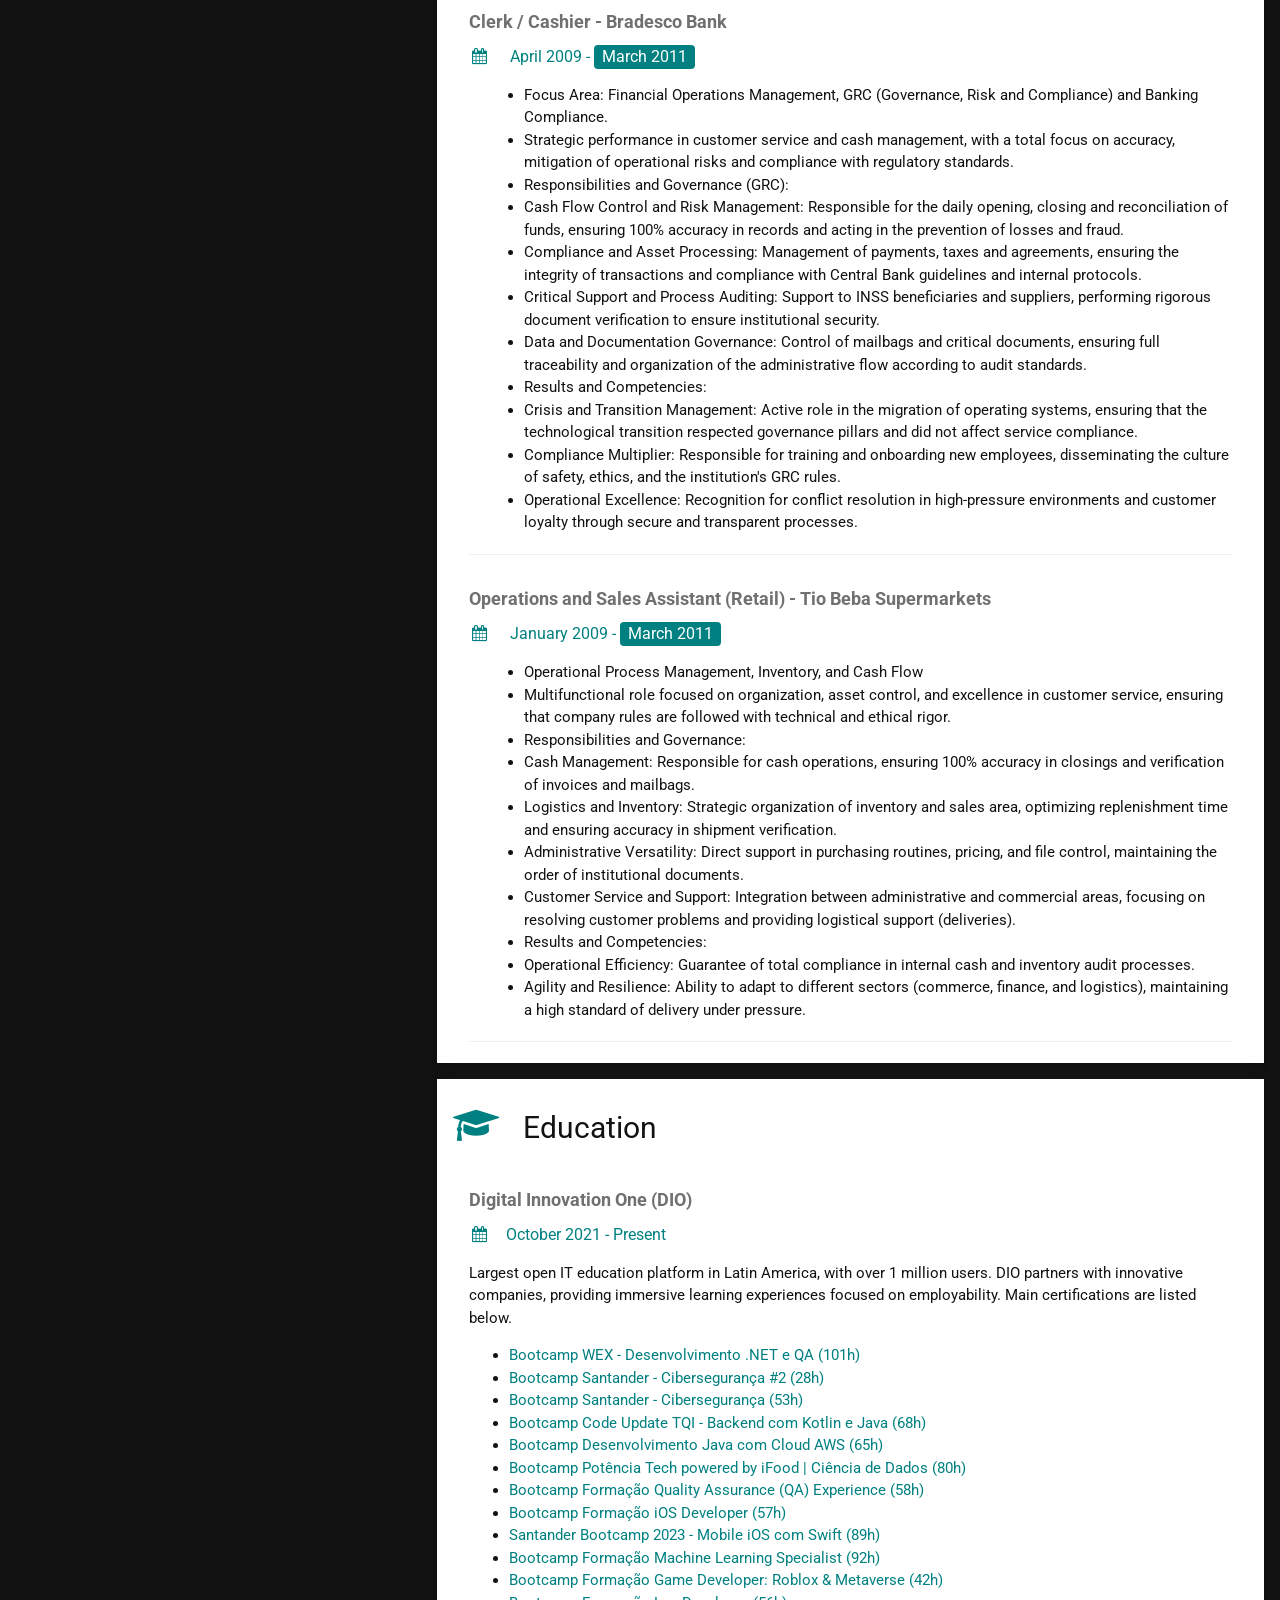
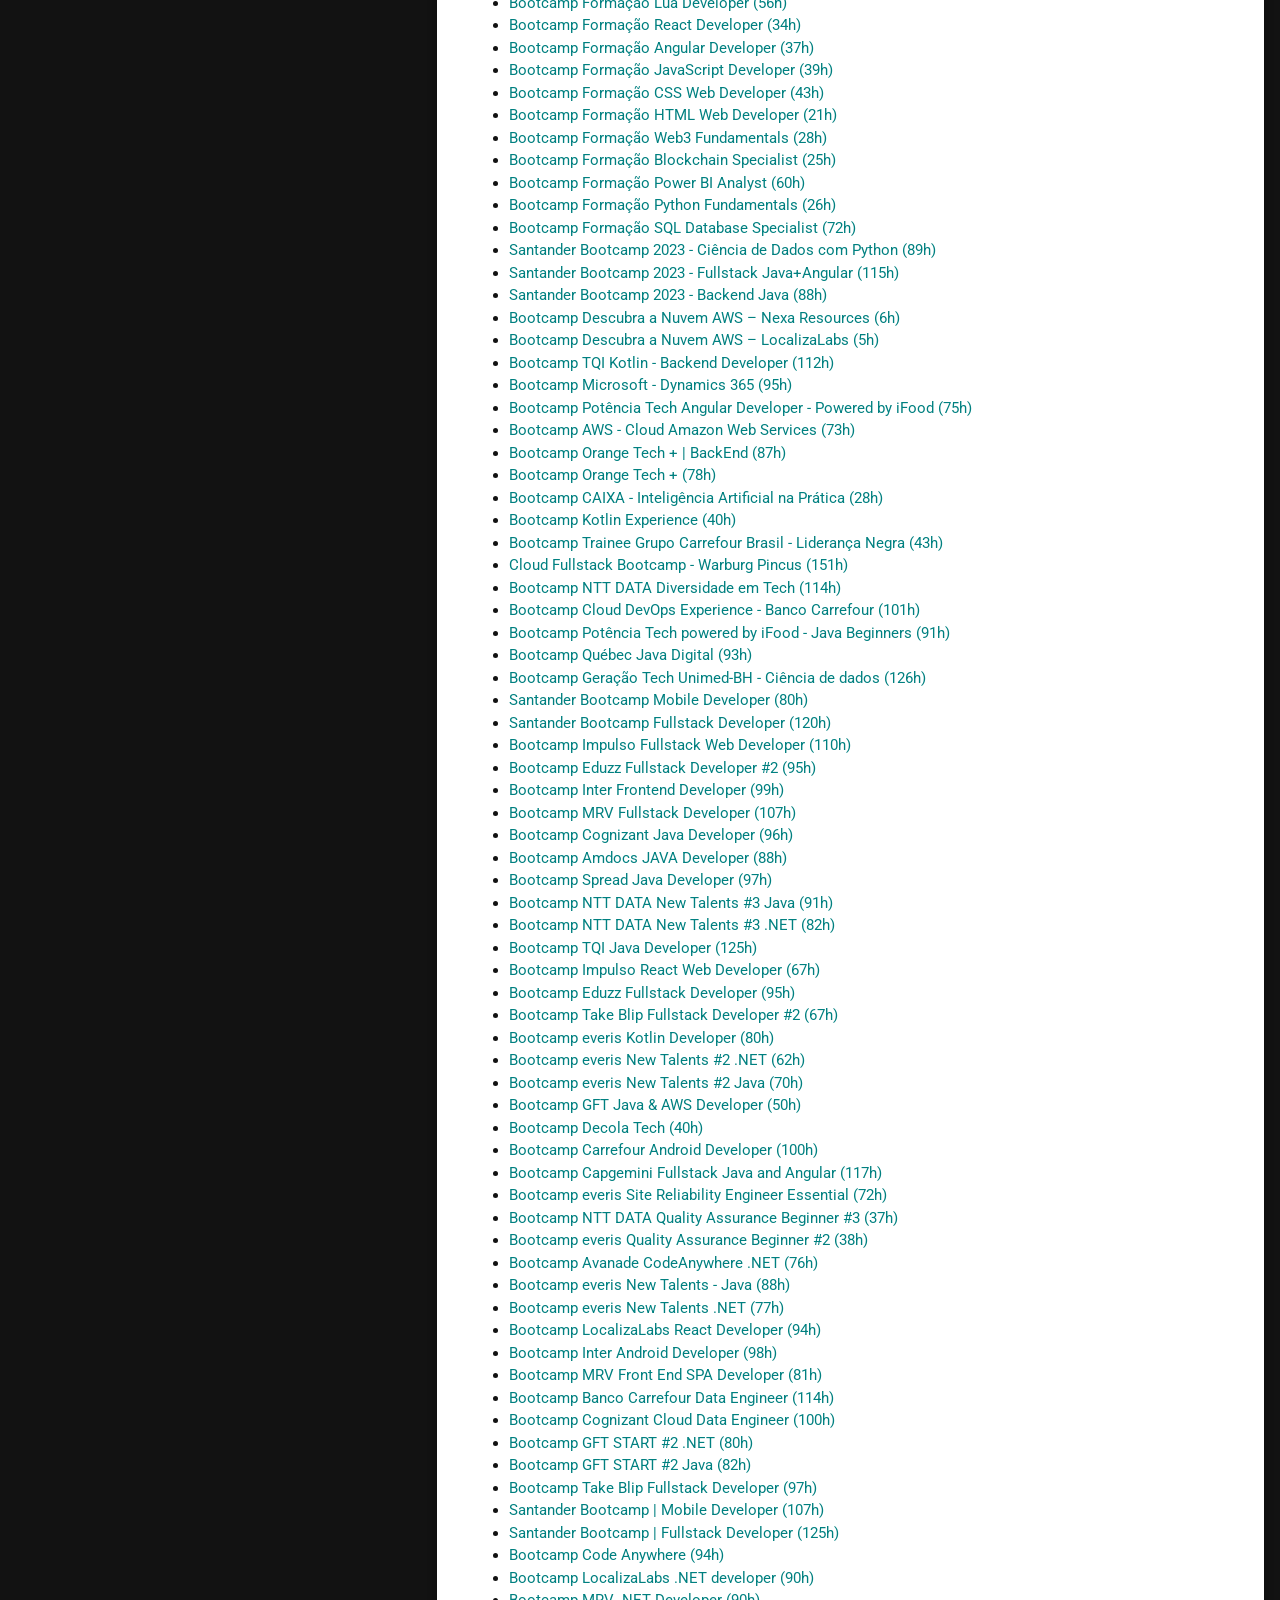
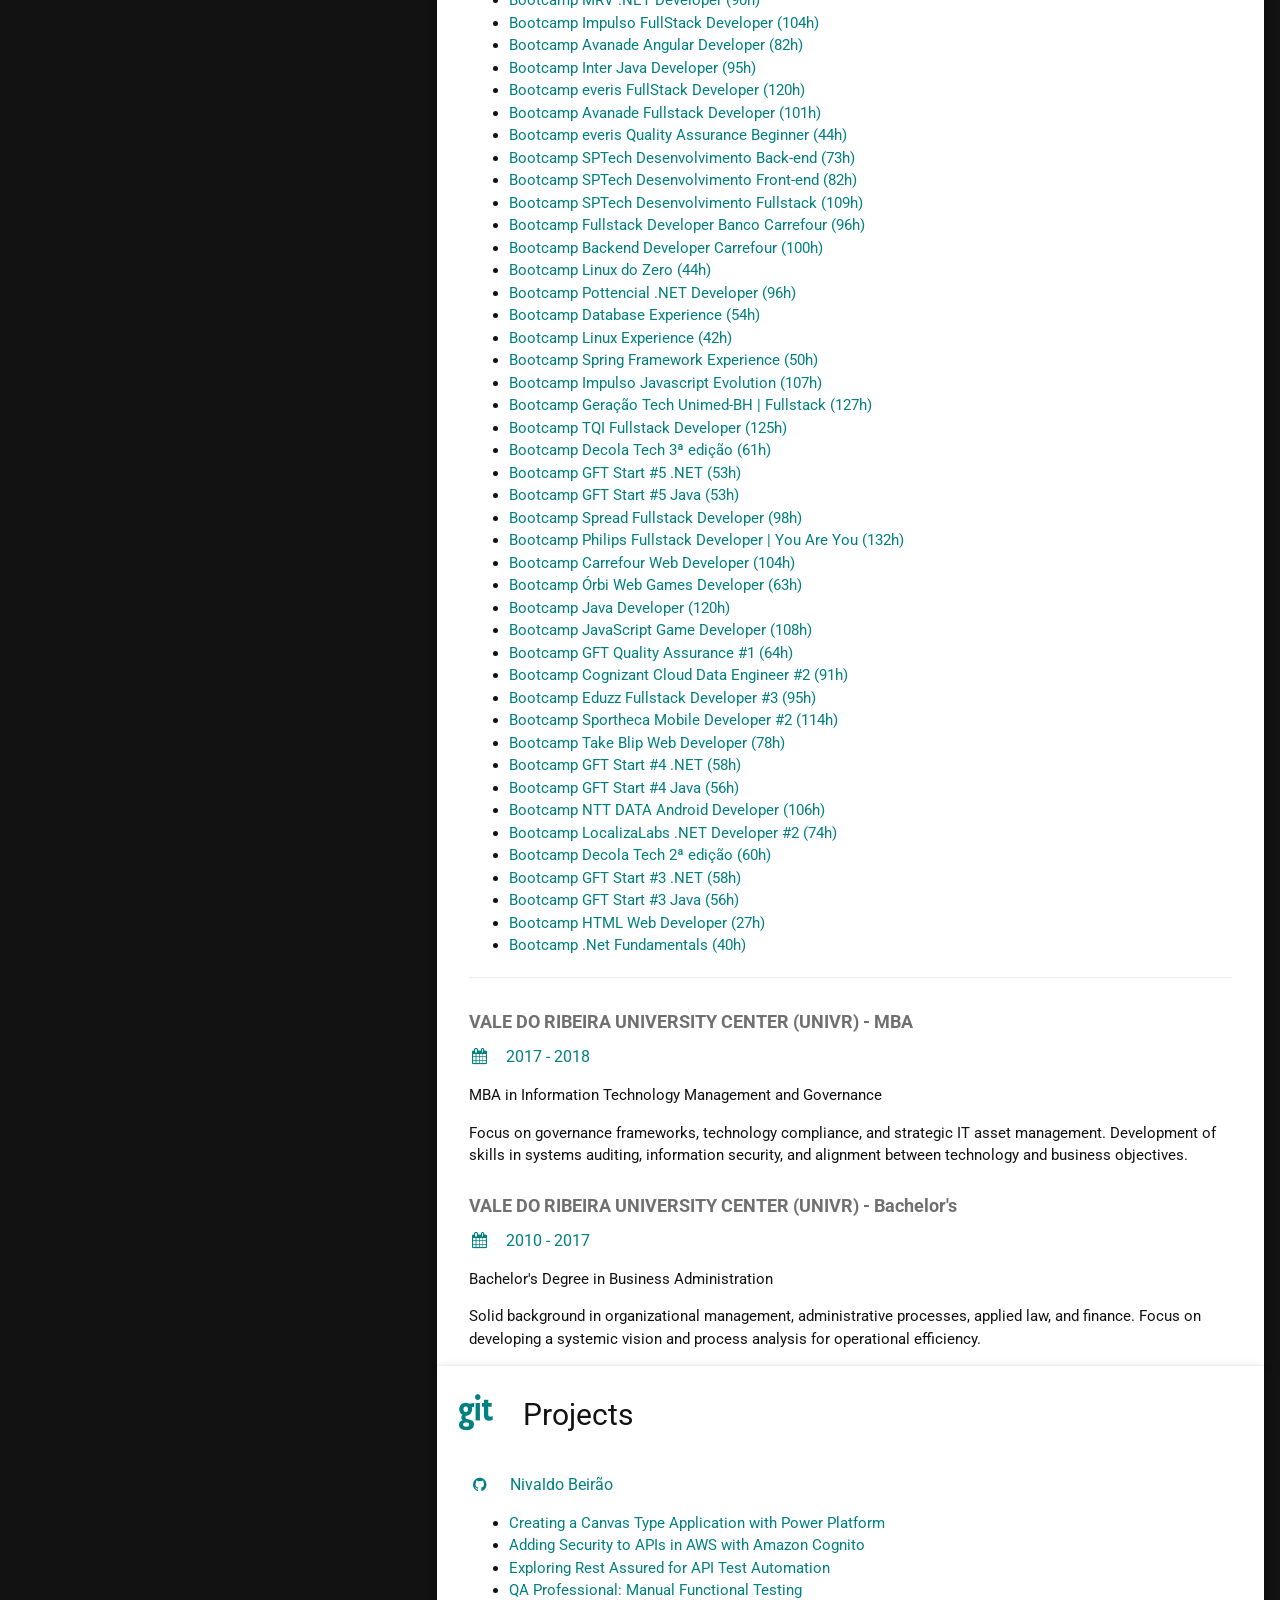
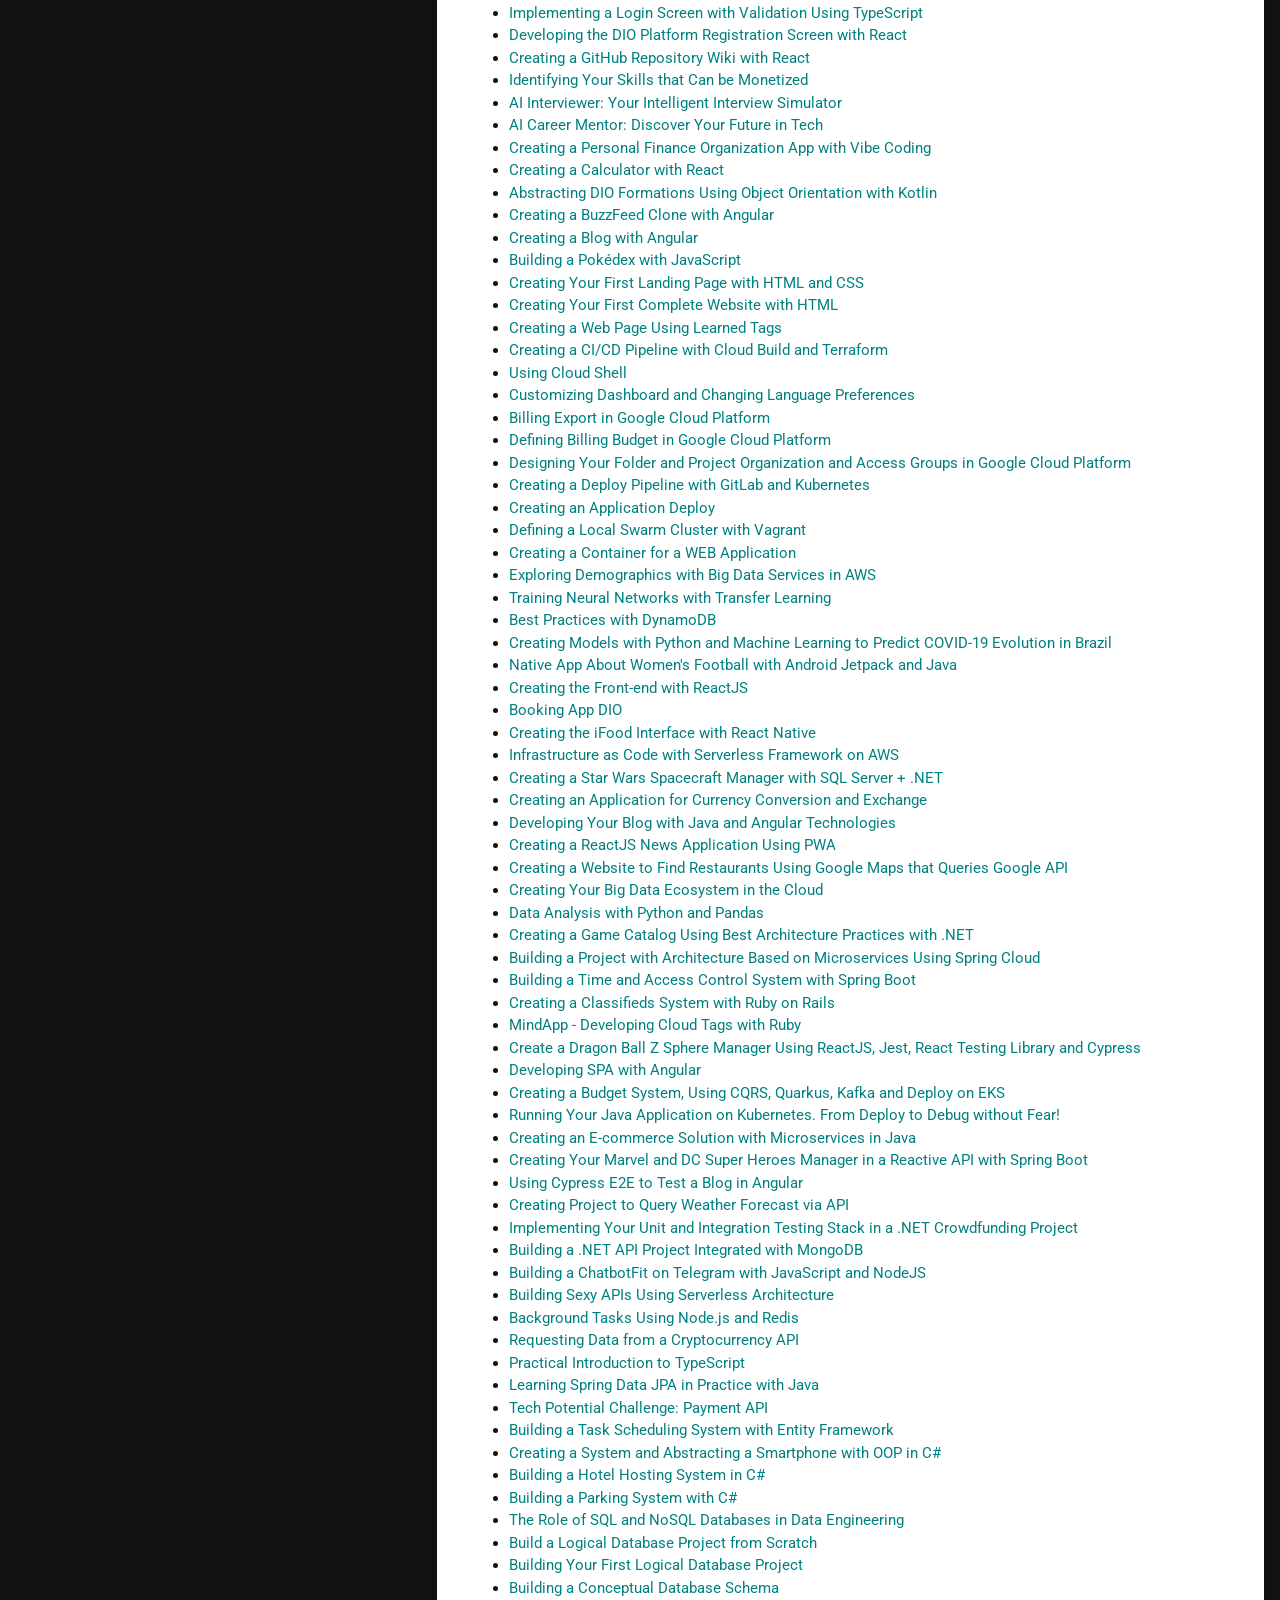
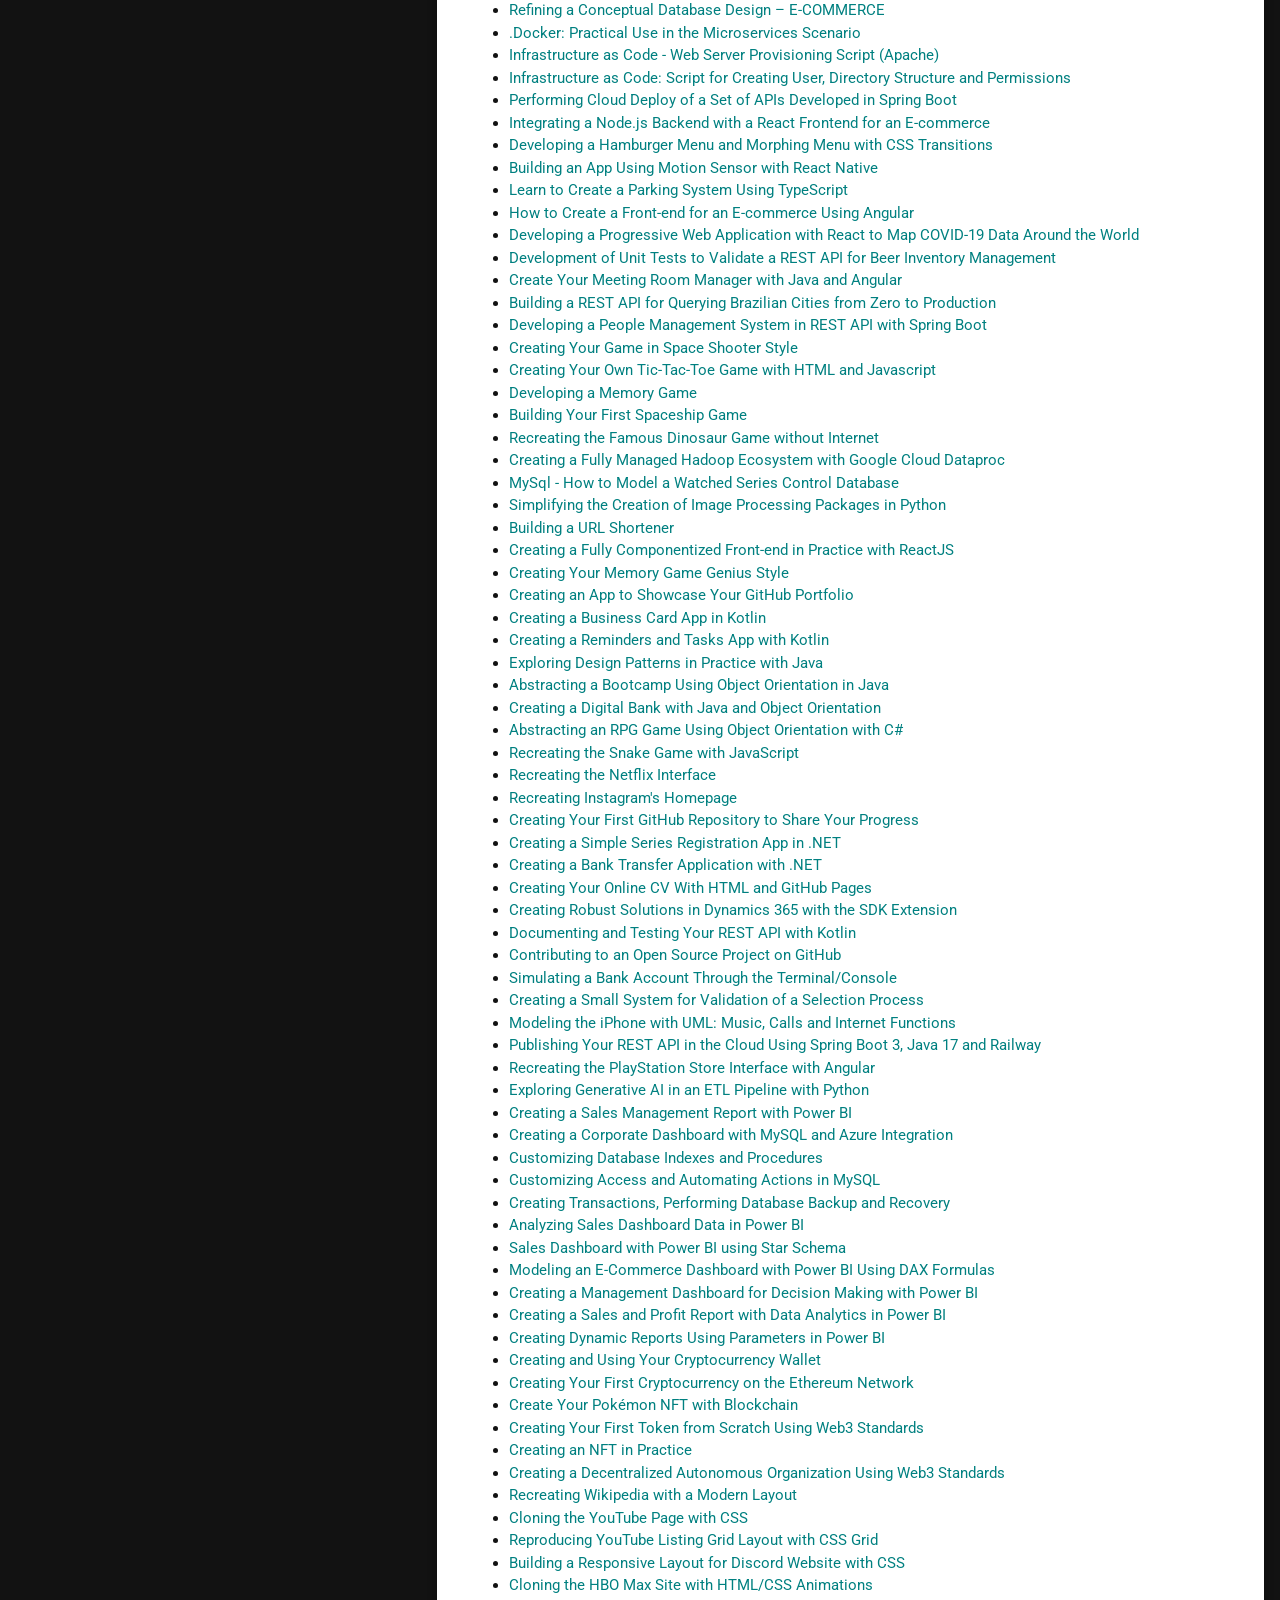
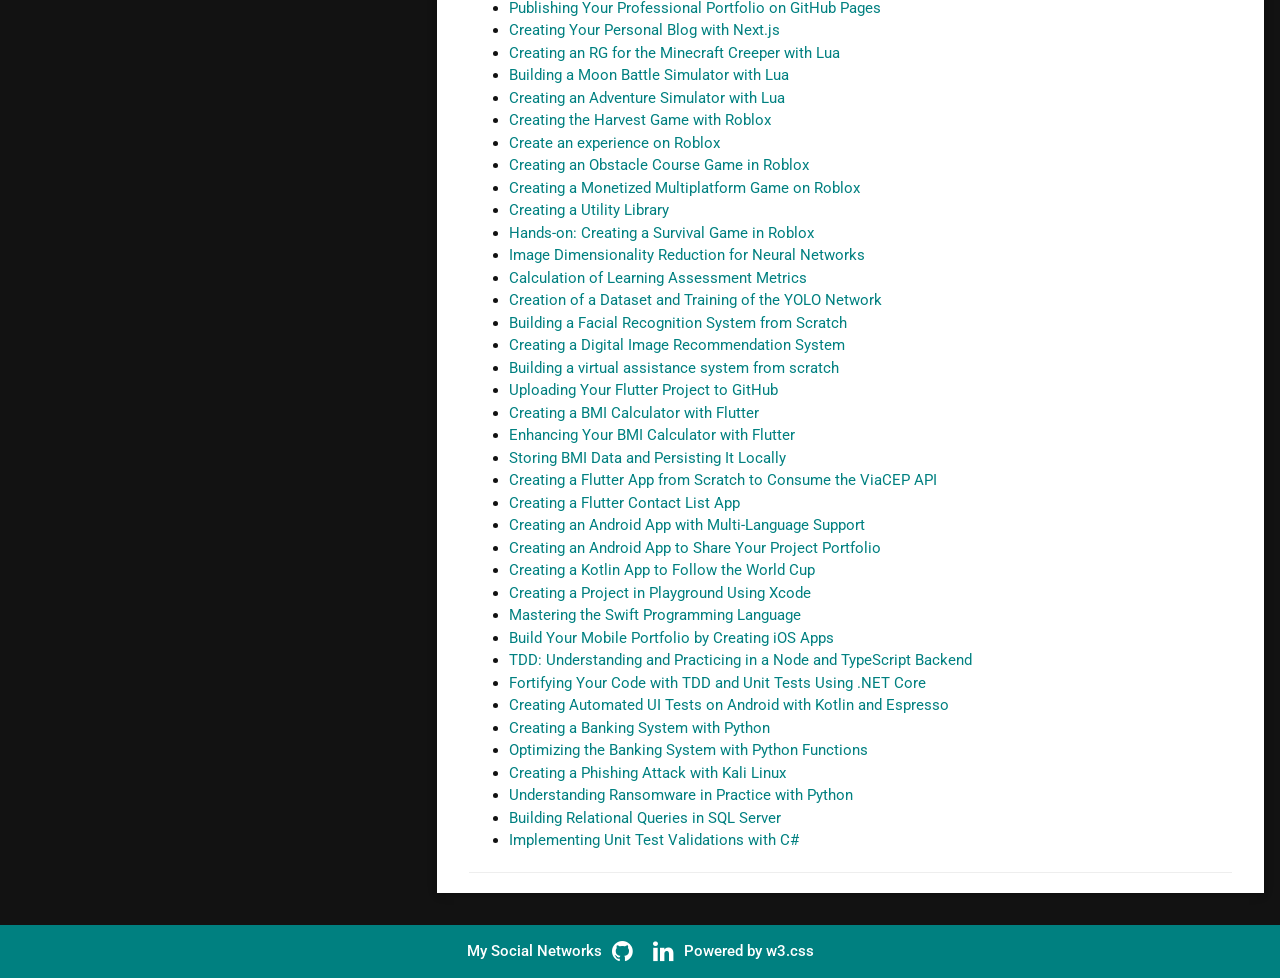
==== commit 94ee5949: "adding project: Implementing Unit Test Validations with C# and Bootcamp: WEX - Developement .NET and" ====
--- a/docs/index.html
+++ b/docs/index.html
@@ -475,6 +475,7 @@
               providing immersive learning experiences focused on employability. Main certifications are listed below.
             </p>
             <ul>
+              <li><a href="https://www.dio.me/certificate/GAJ81KDO" target="_blank" rel="noopener">Bootcamp WEX - Desenvolvimento .NET e QA (101h)</a></li>
               <li><a href="https://www.dio.me/certificate/DSLOTI7D" target="_blank" rel="noopener">Bootcamp Santander - Cibersegurança #2 (28h)</a></li>
               <li><a href="https://www.dio.me/certificate/QMWEKHLY" target="_blank" rel="noopener">Bootcamp Santander - Cibersegurança (53h)</a></li>
               <li><a href="https://www.dio.me/certificate/N8QFJFF8" target="_blank" rel="noopener">Bootcamp Code Update TQI - Backend com Kotlin e Java (68h)</a></li>
@@ -814,6 +815,7 @@
               <li><a href="https://github.com/njtsb1/Phishing_Attack_Kali_Linux" target="_blank" rel="noopener" data-i18n="projects.github.p181">Criação de um Phishing com o Kali Linux</a></li>
               <li><a href="https://github.com/njtsb1/Ransomware_Encryption_Python" target="_blank" rel="noopener" data-i18n="projects.github.p182">Entendendo um Ransomware na Prática com Python</a></li>
               <li><a href="https://github.com/njtsb1/Building_Relational_Queries_SQL_Server" target="_blank" rel="noopener" data-i18n="projects.github.p183">Montando Consultas Relacionais no SQL Server</a></li>
+              <li><a href="https://github.com/njtsb1/Implementing_Unit_Test_Validations_CSharp" target="_blank" rel="noopener" data-i18n="projects.github.p184">Implementando Validações de Testes Unitários com C#</a></li>
             </ul>
             <hr>
           </div>
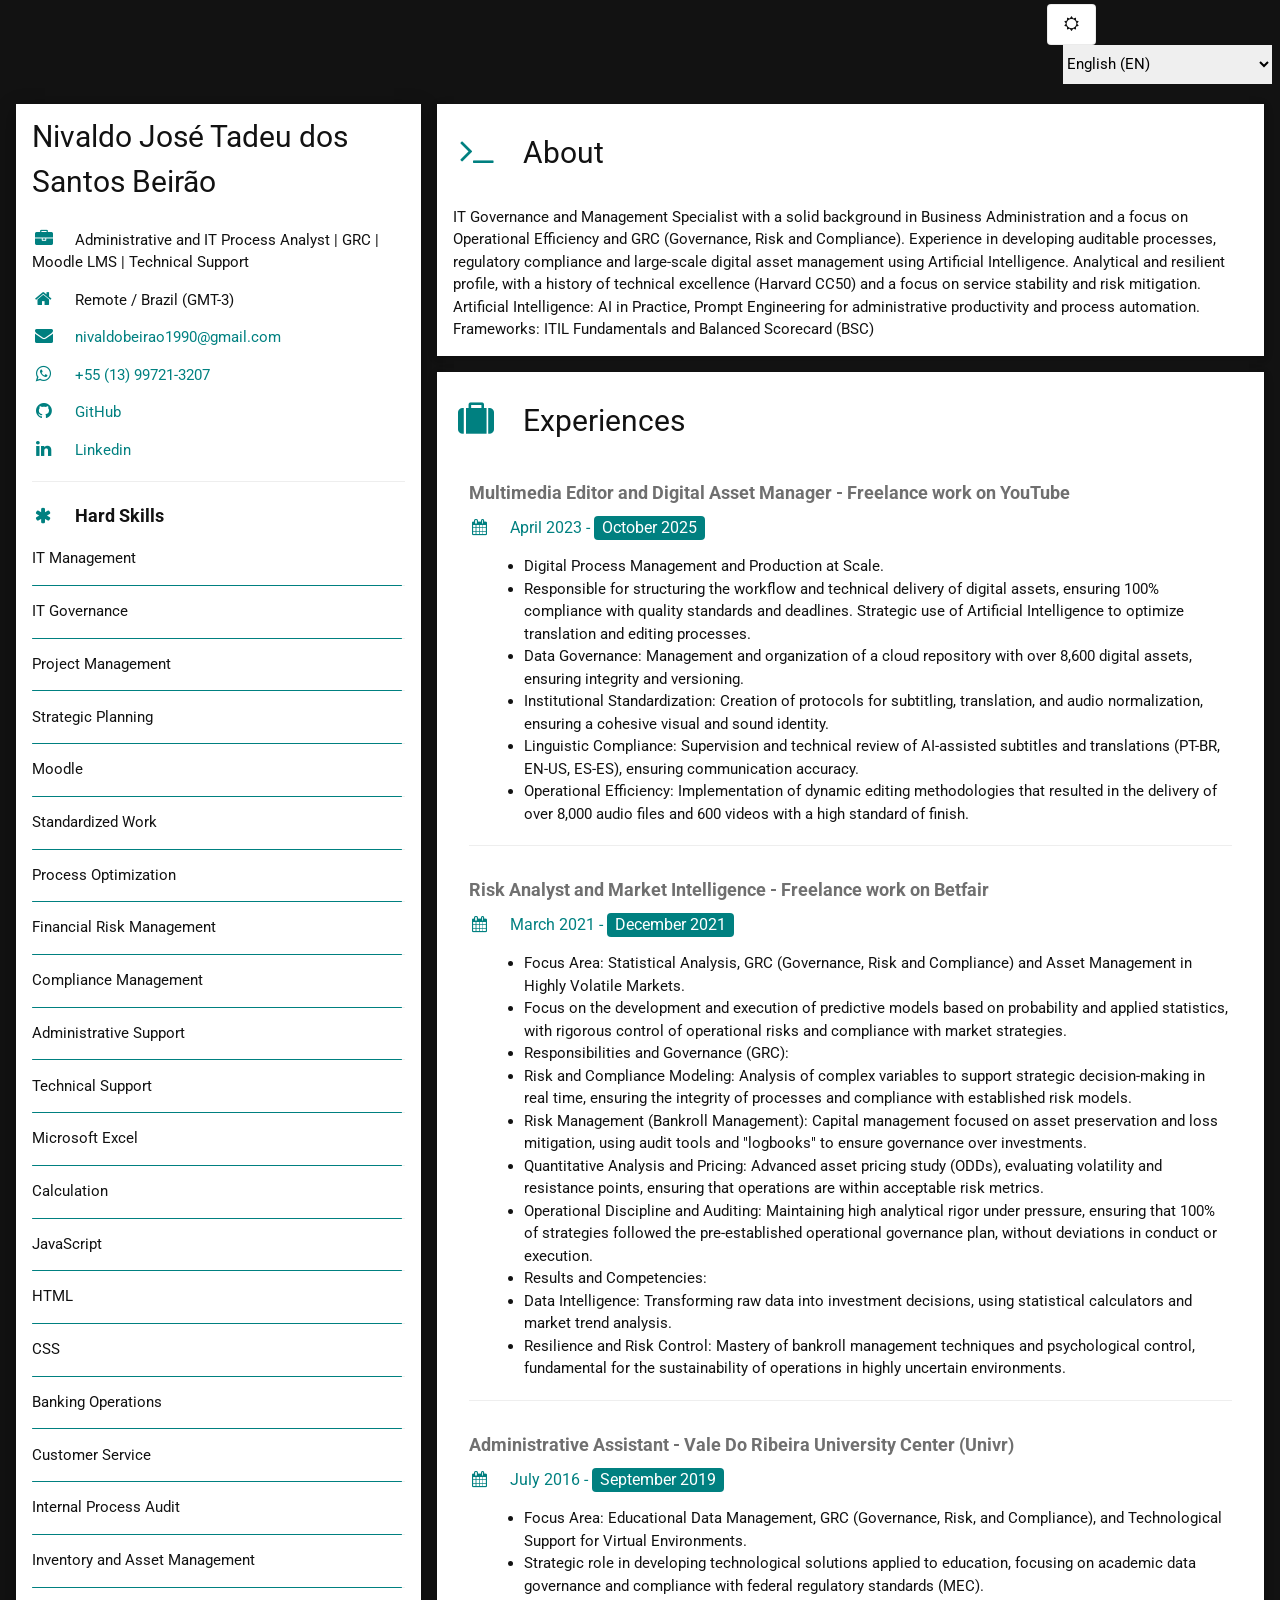
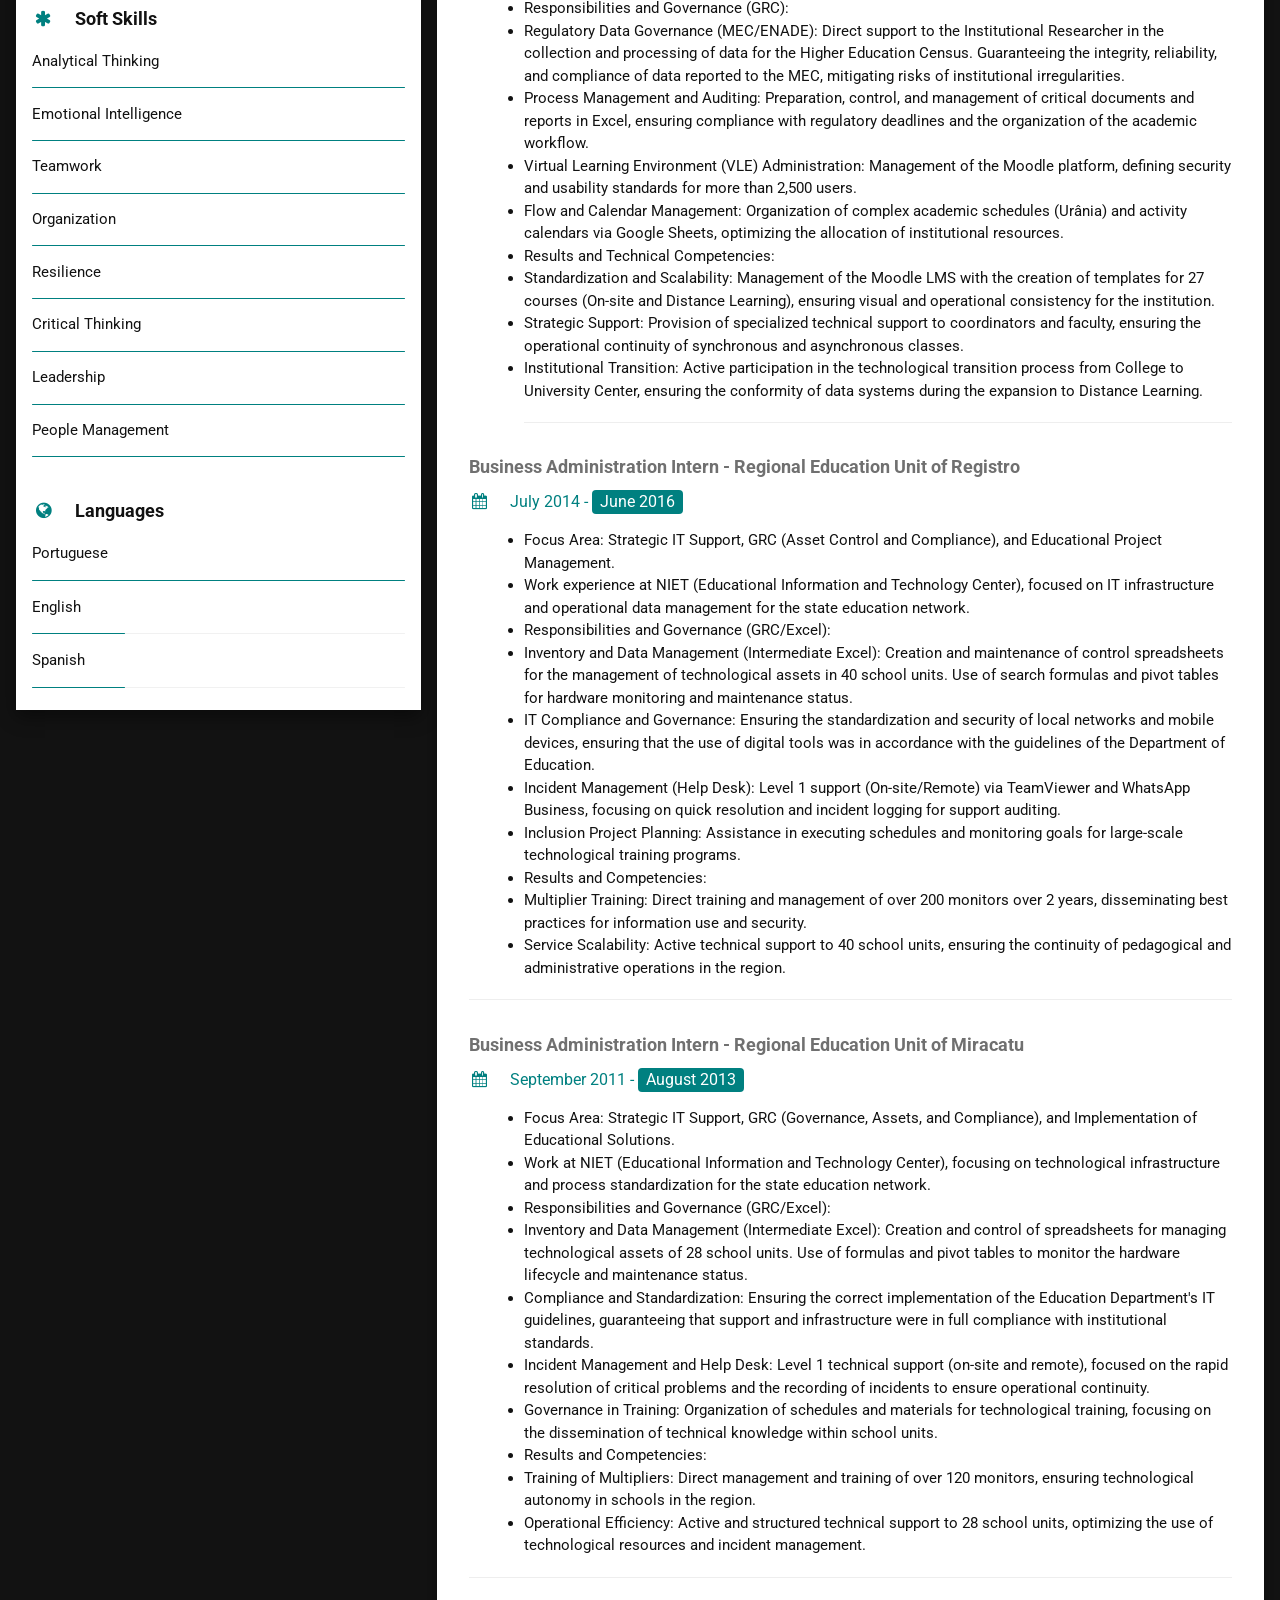
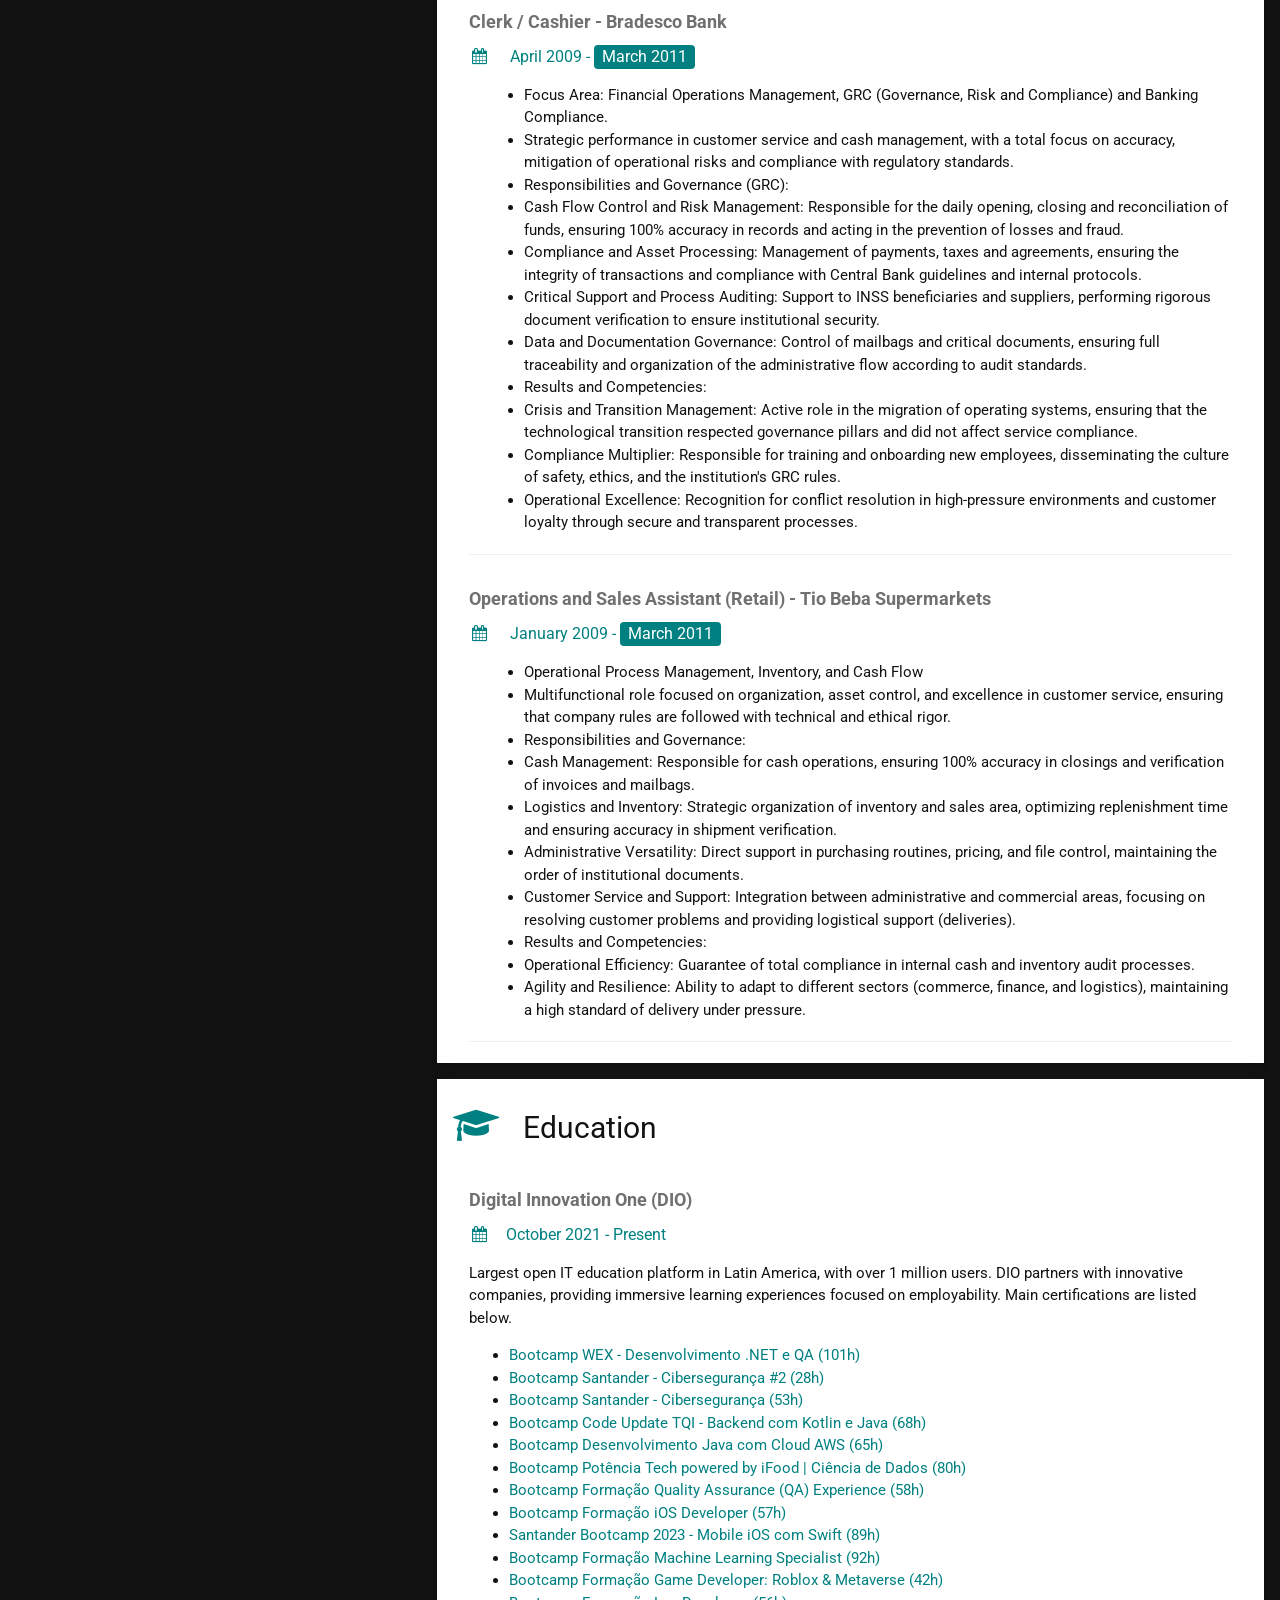
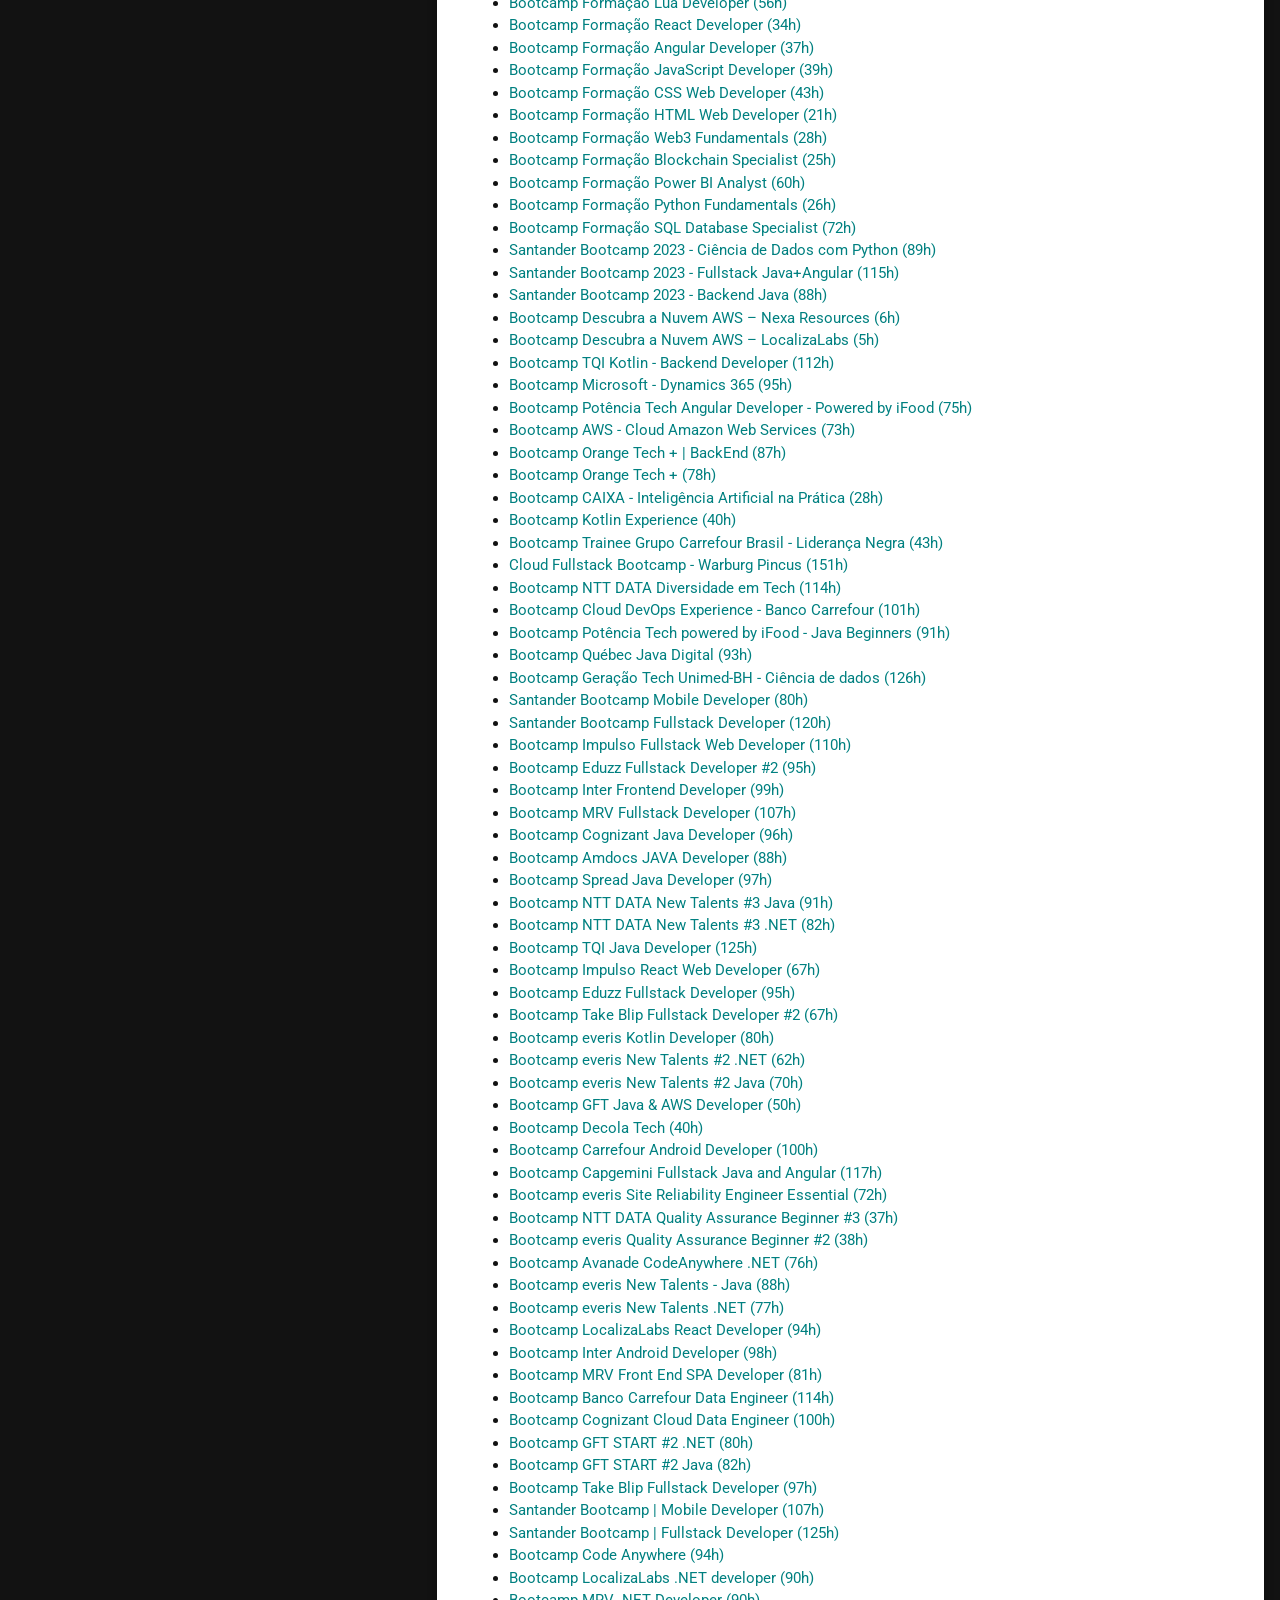
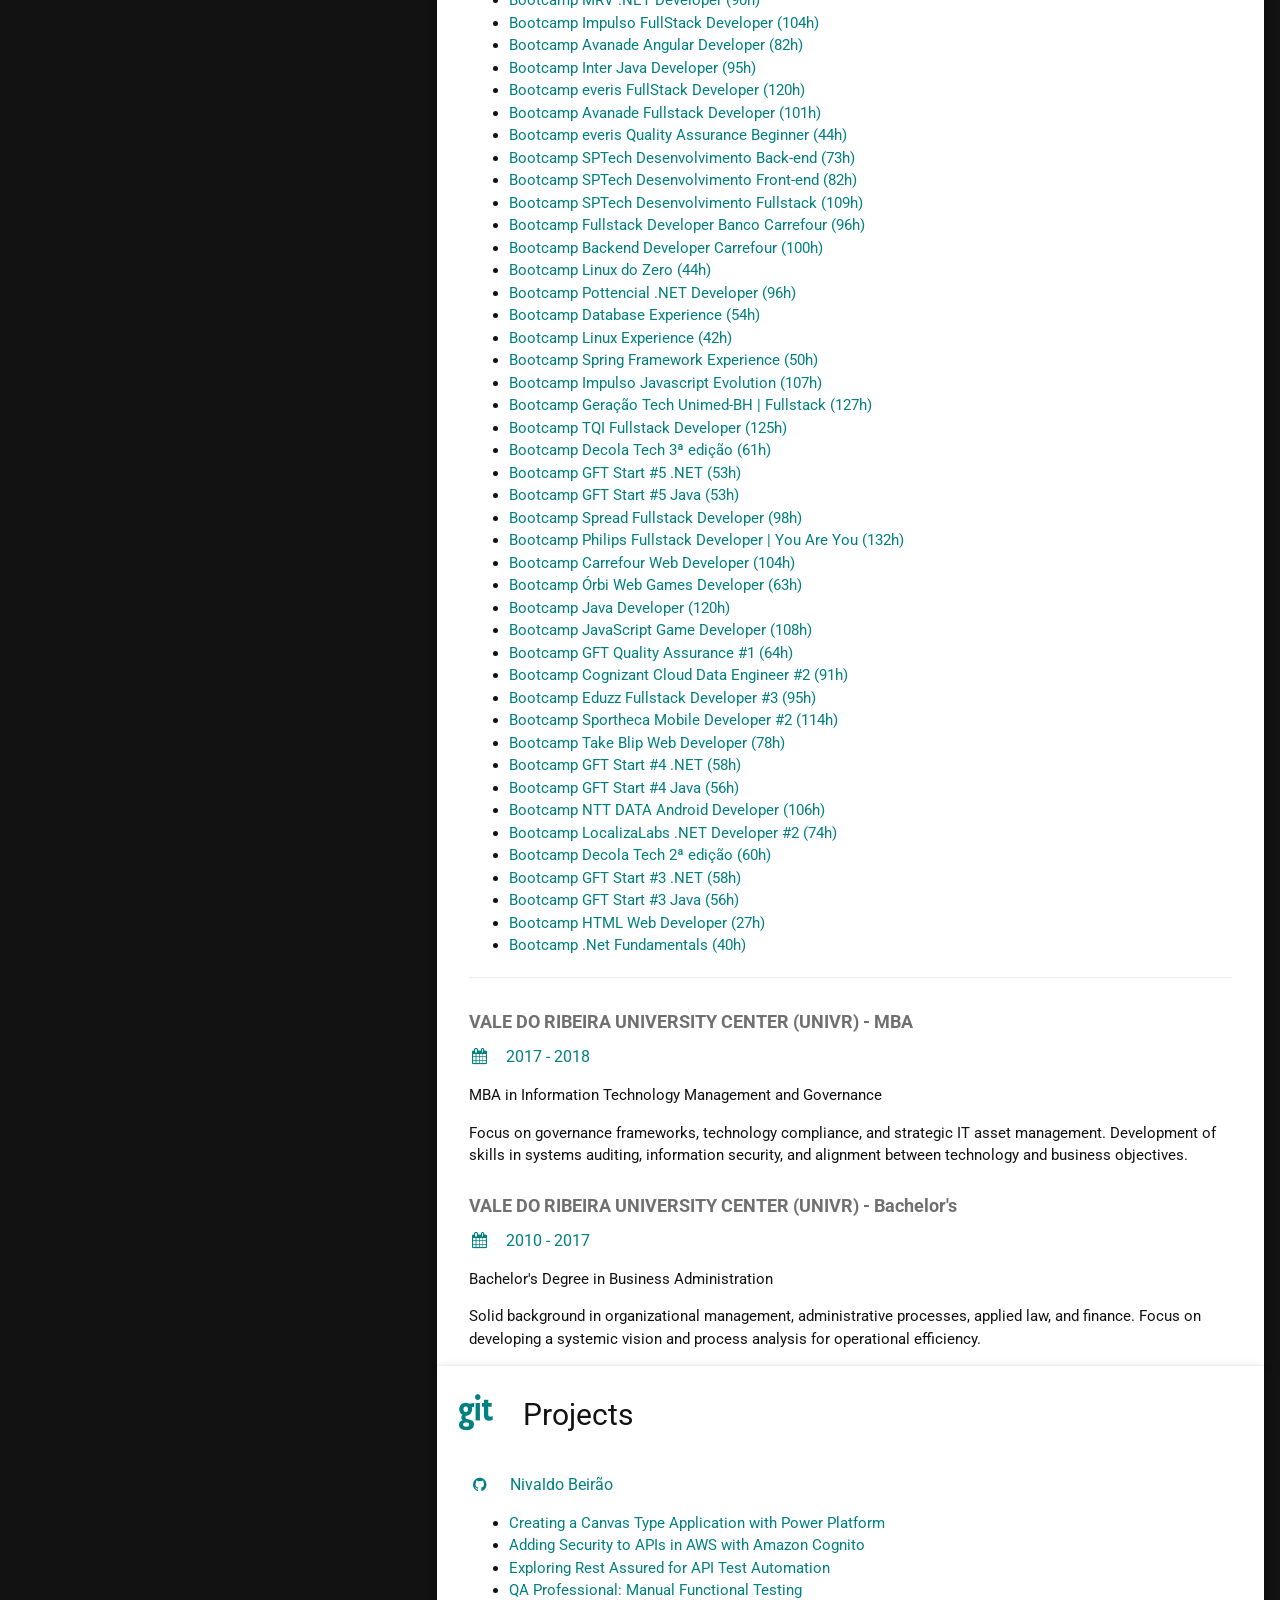
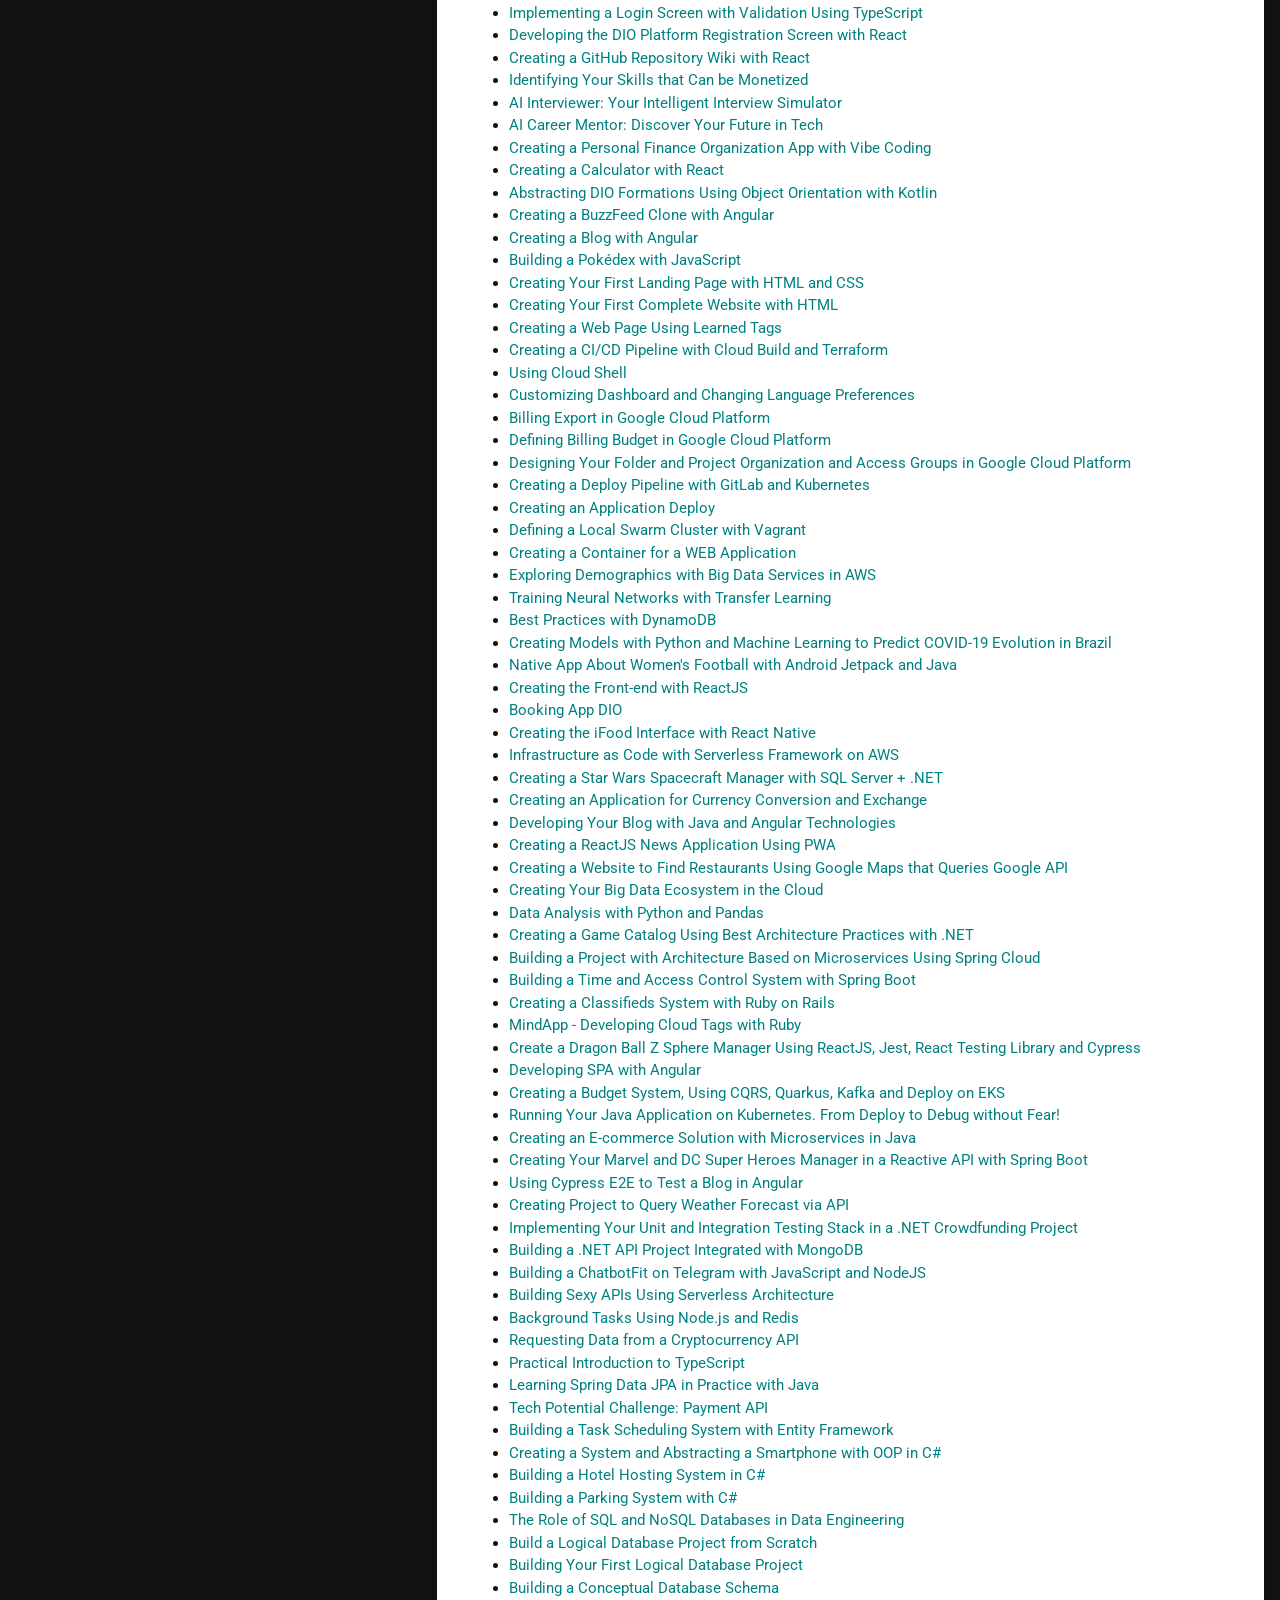
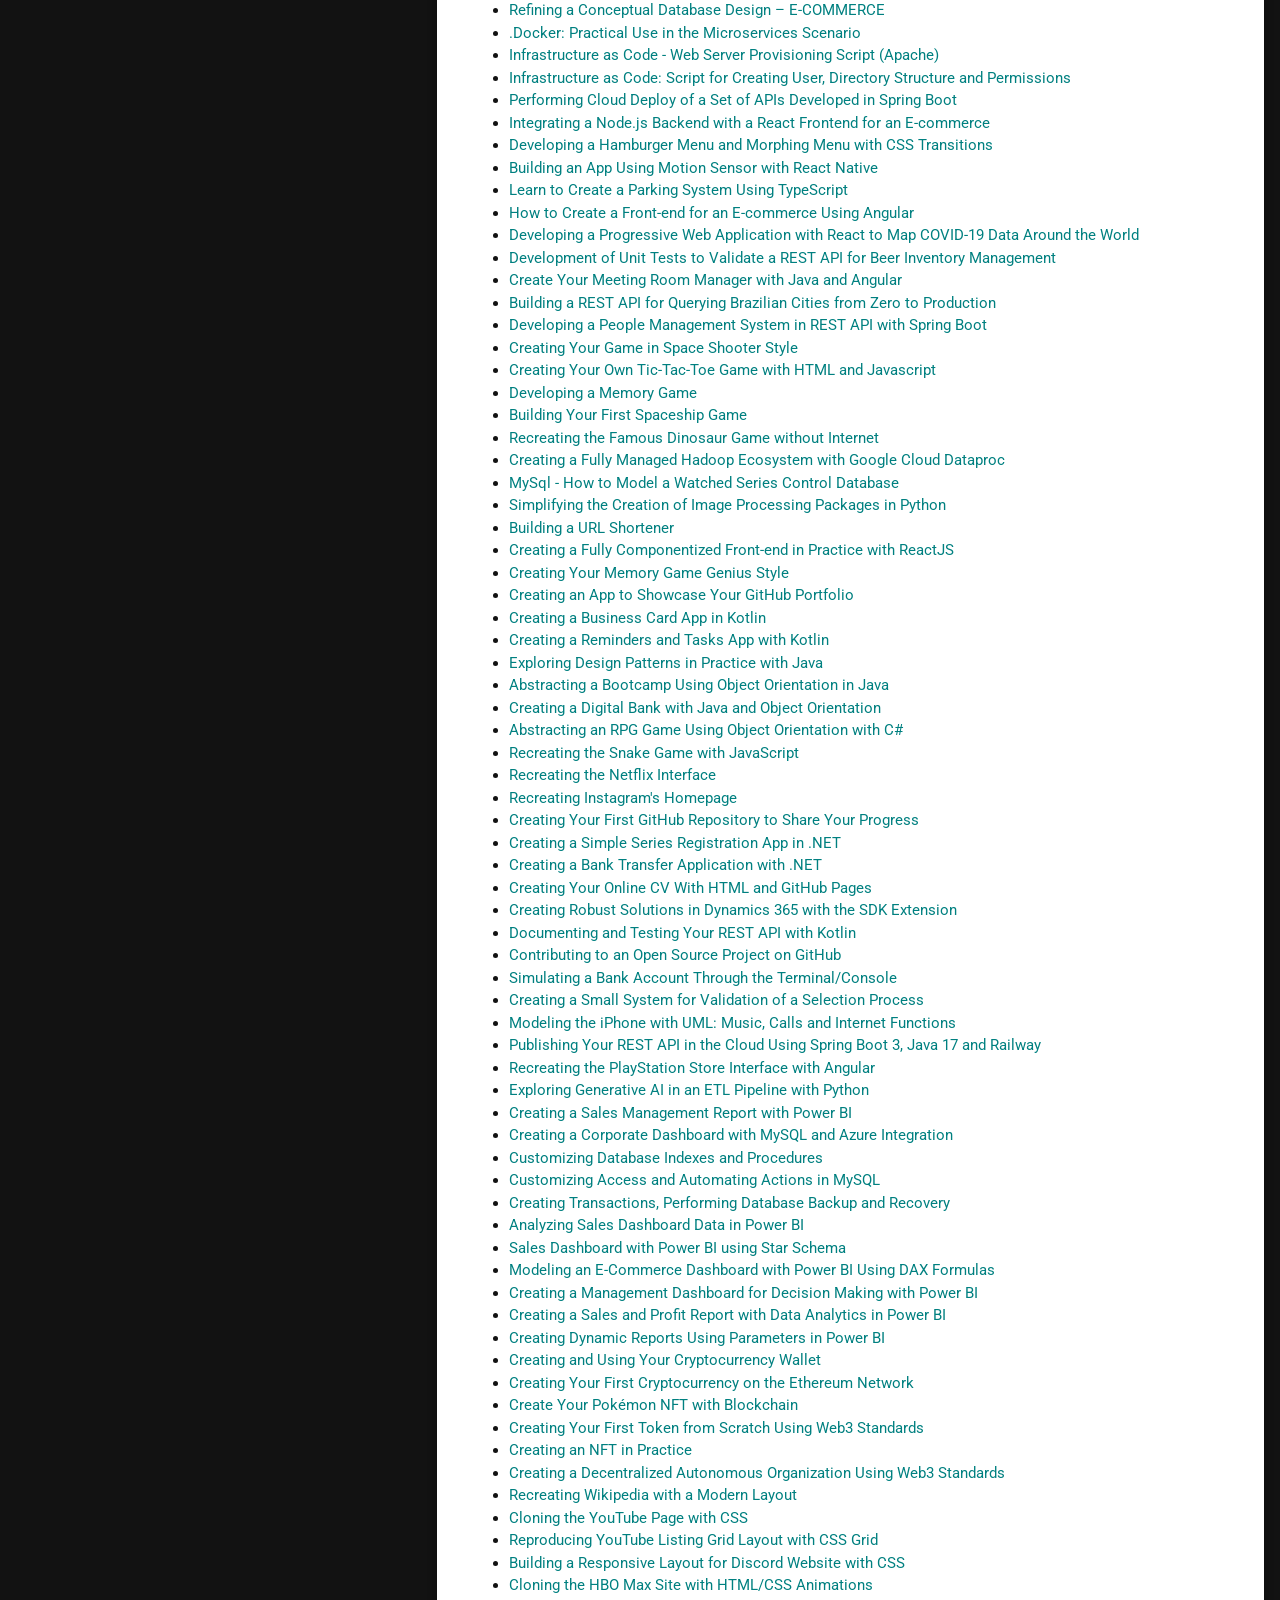
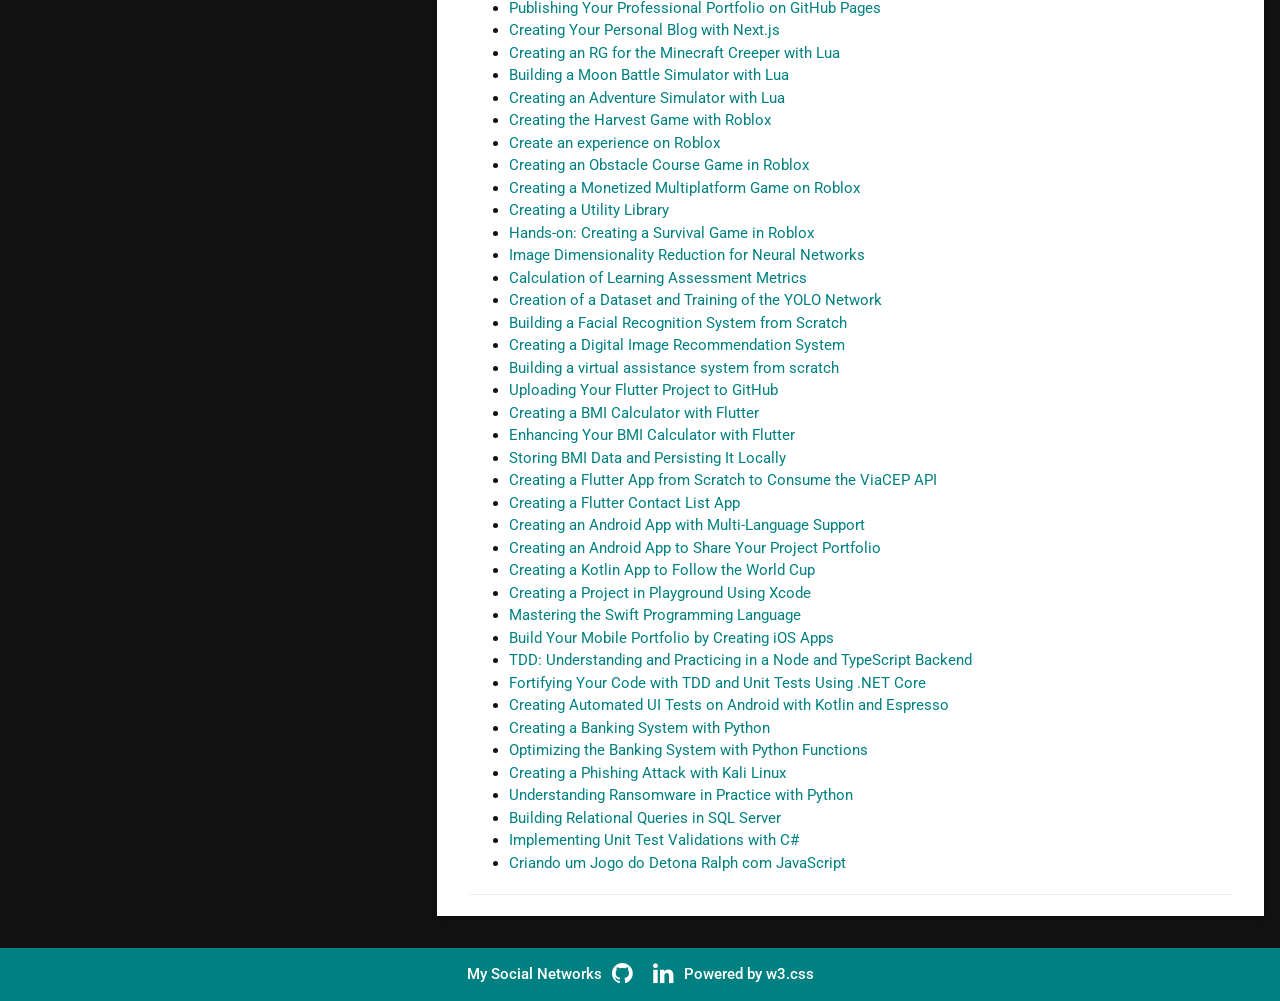
==== commit a443c419: "Add a link to the "Creating a Wreck-It Ralph Game with JavaScript" project in the projects section" ====
--- a/docs/index.html
+++ b/docs/index.html
@@ -816,6 +816,7 @@
               <li><a href="https://github.com/njtsb1/Ransomware_Encryption_Python" target="_blank" rel="noopener" data-i18n="projects.github.p182">Entendendo um Ransomware na Prática com Python</a></li>
               <li><a href="https://github.com/njtsb1/Building_Relational_Queries_SQL_Server" target="_blank" rel="noopener" data-i18n="projects.github.p183">Montando Consultas Relacionais no SQL Server</a></li>
               <li><a href="https://github.com/njtsb1/Implementing_Unit_Test_Validations_CSharp" target="_blank" rel="noopener" data-i18n="projects.github.p184">Implementando Validações de Testes Unitários com C#</a></li>
+              <li><a href="https://github.com/njtsb1/Wreck-It_Ralph_Game_JS" target="_blank" rel="noopener" data-i18n="projects.github.p185">Criando um Jogo do Detona Ralph com JavaScript</a></li>
             </ul>
             <hr>
           </div>
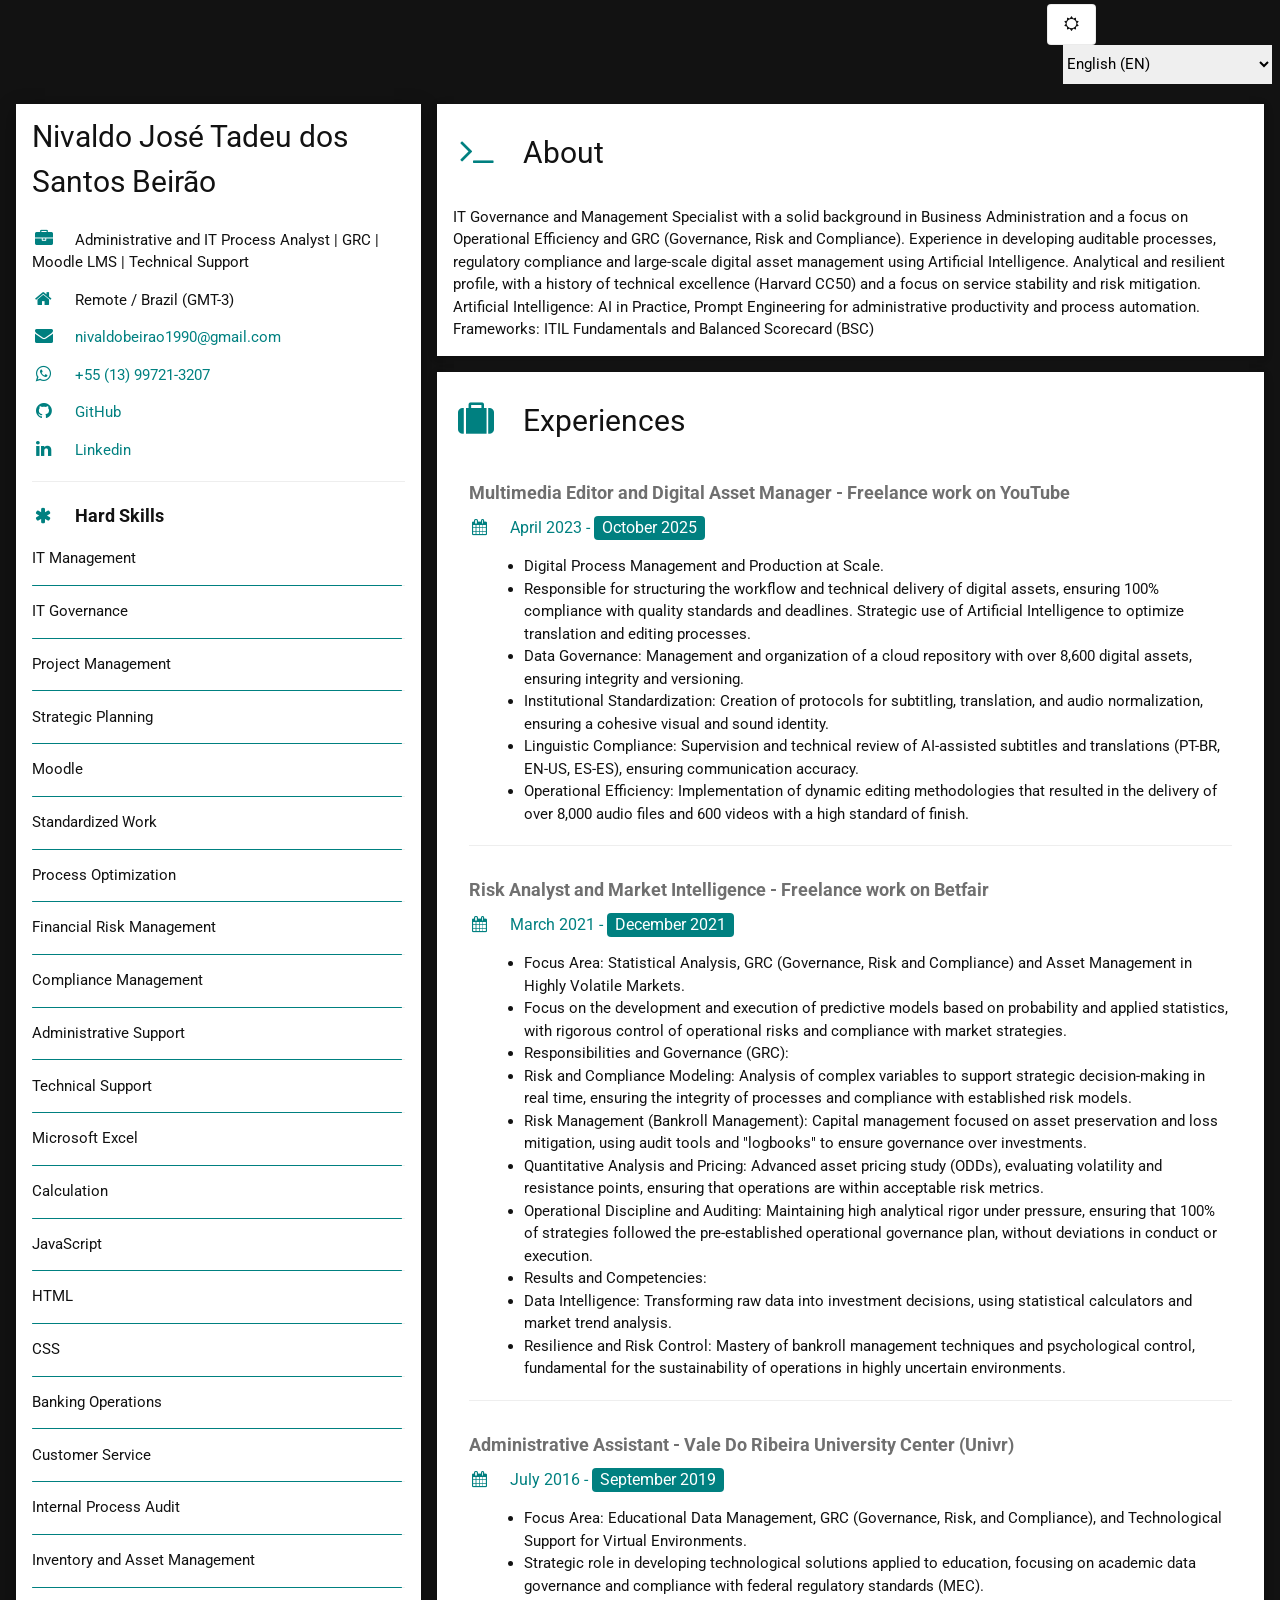
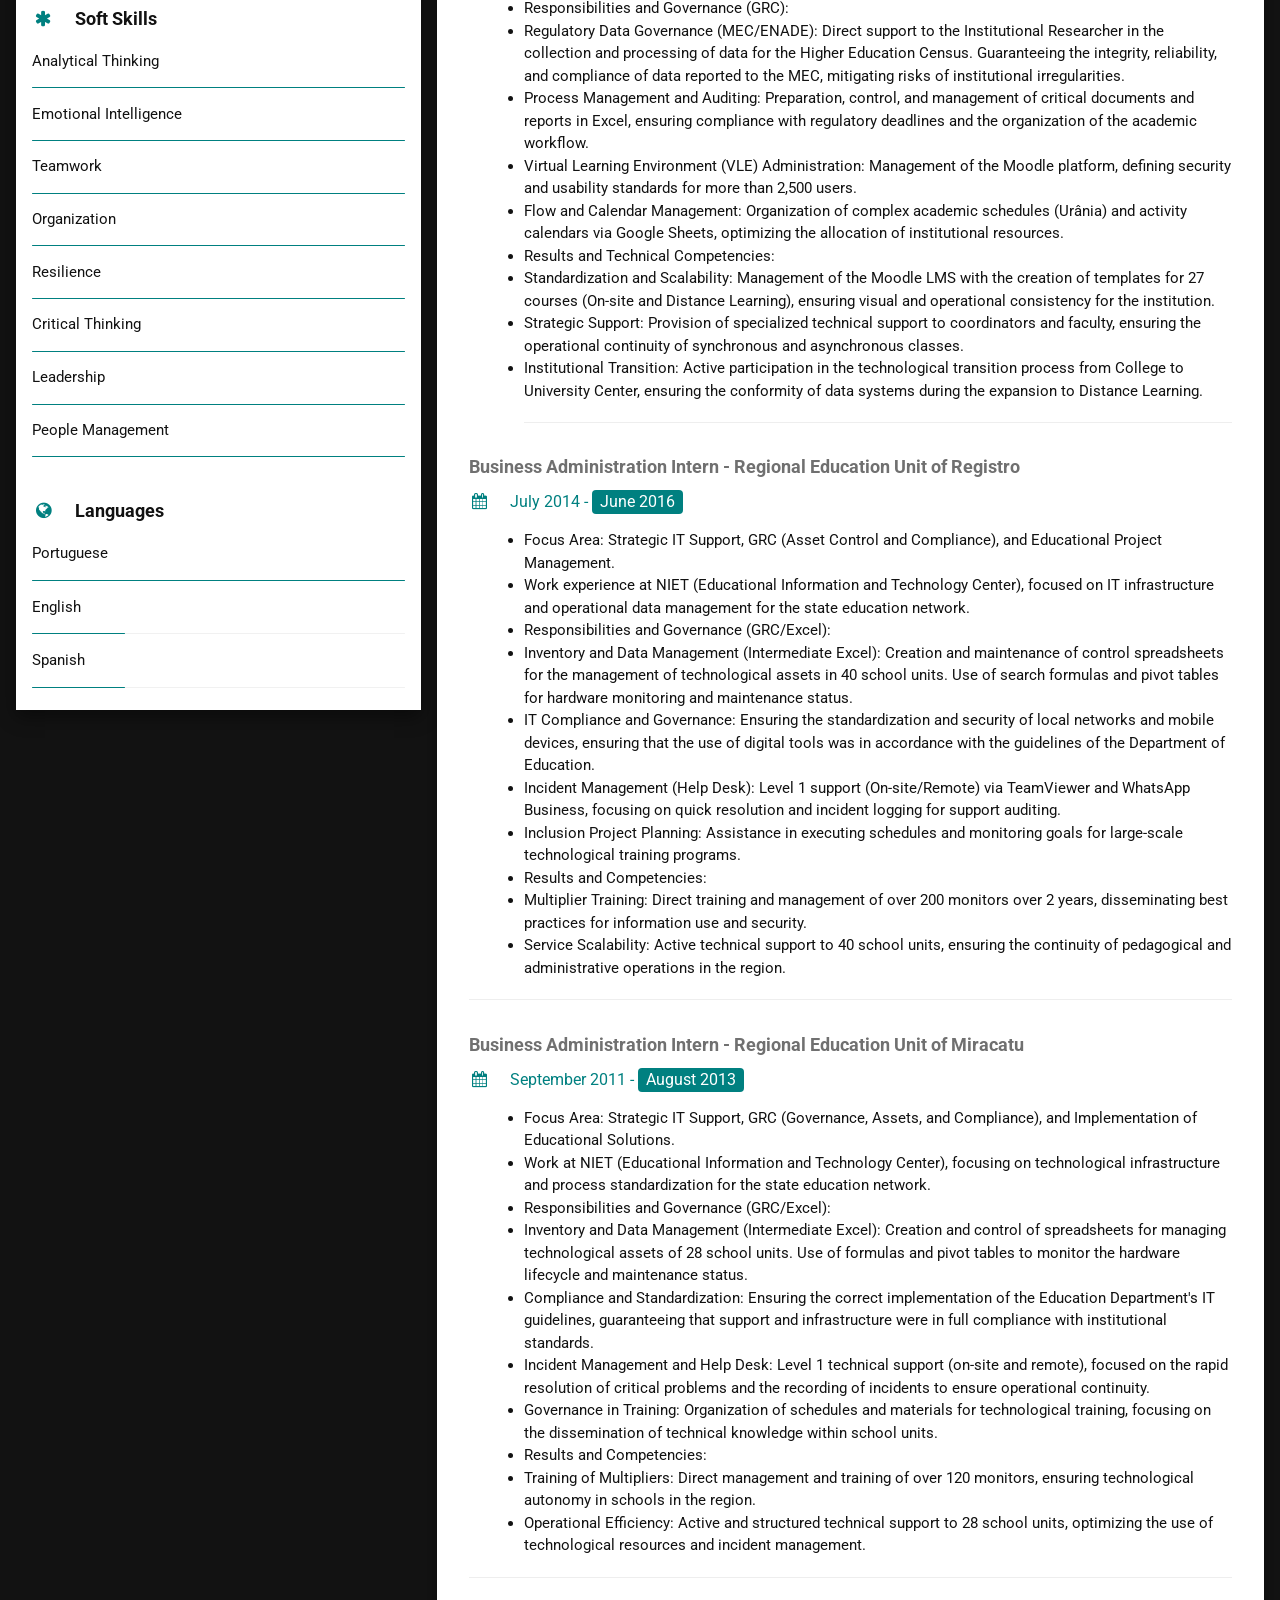
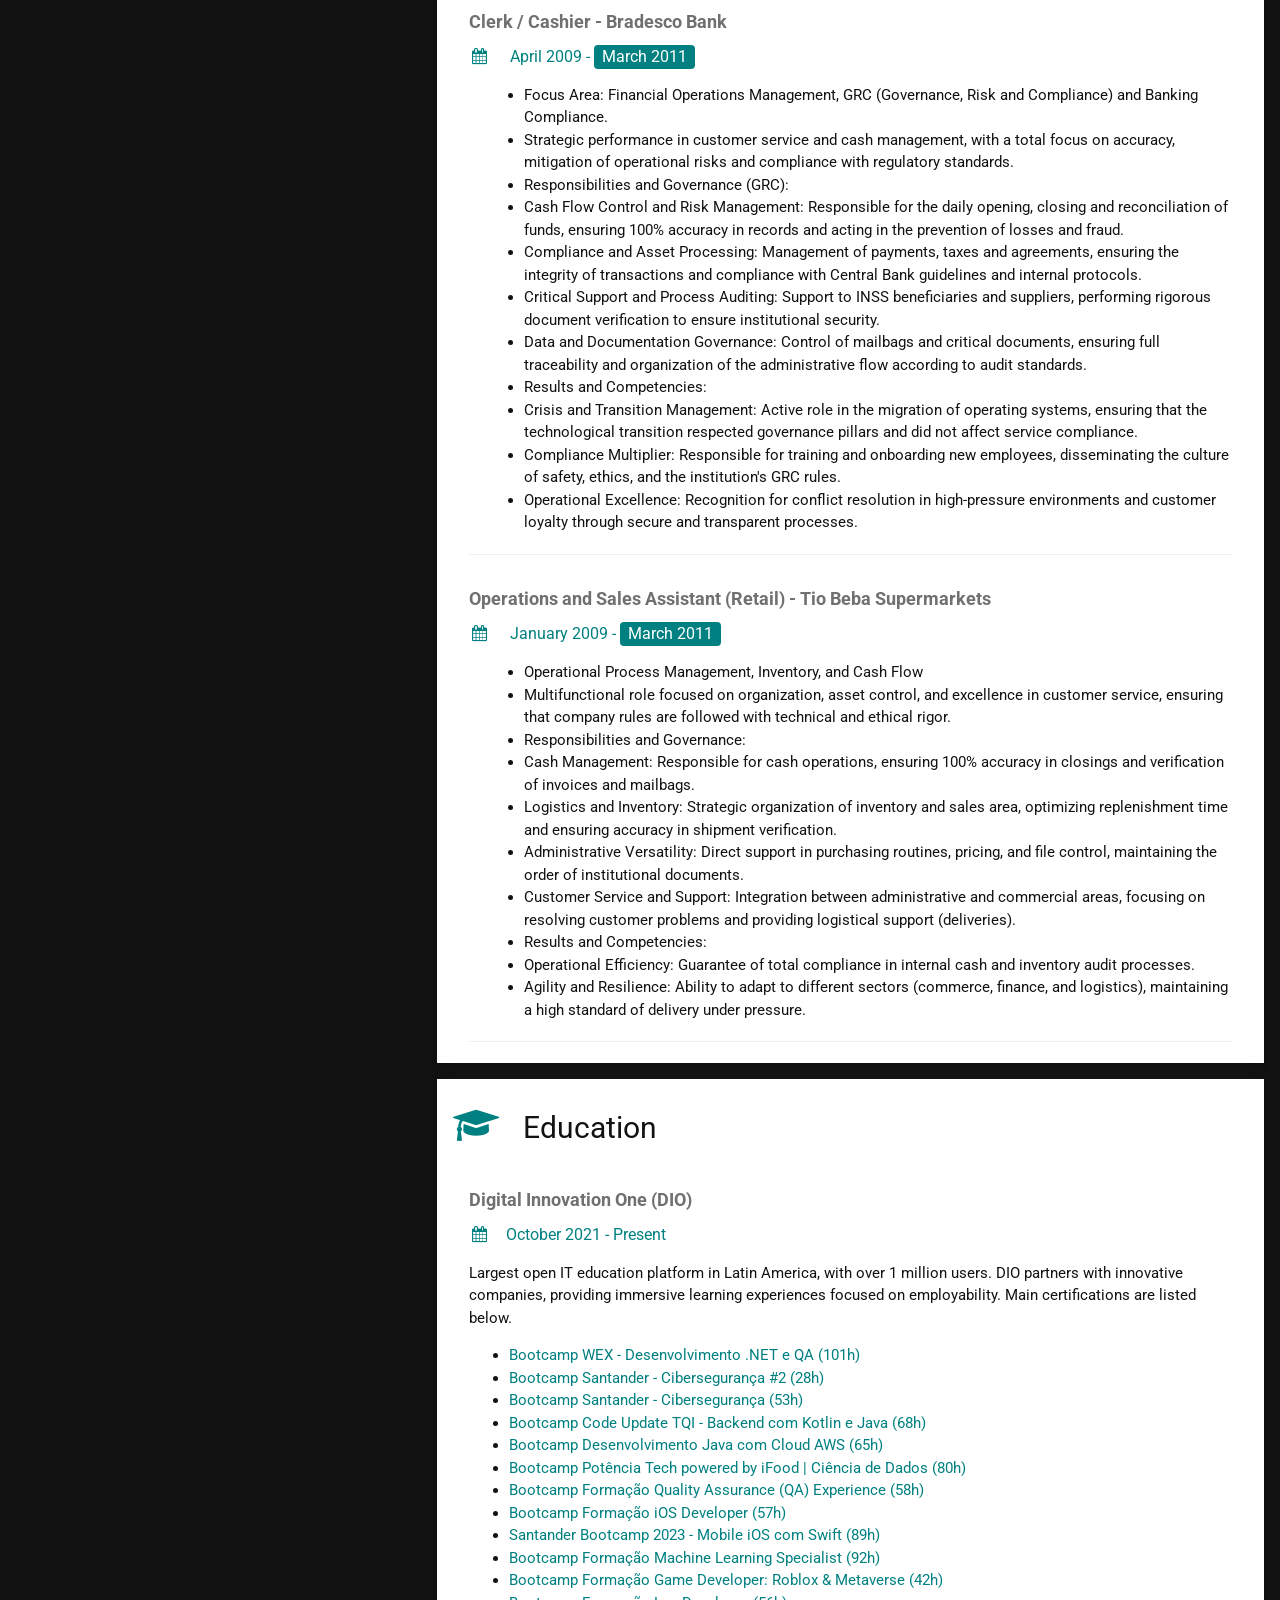
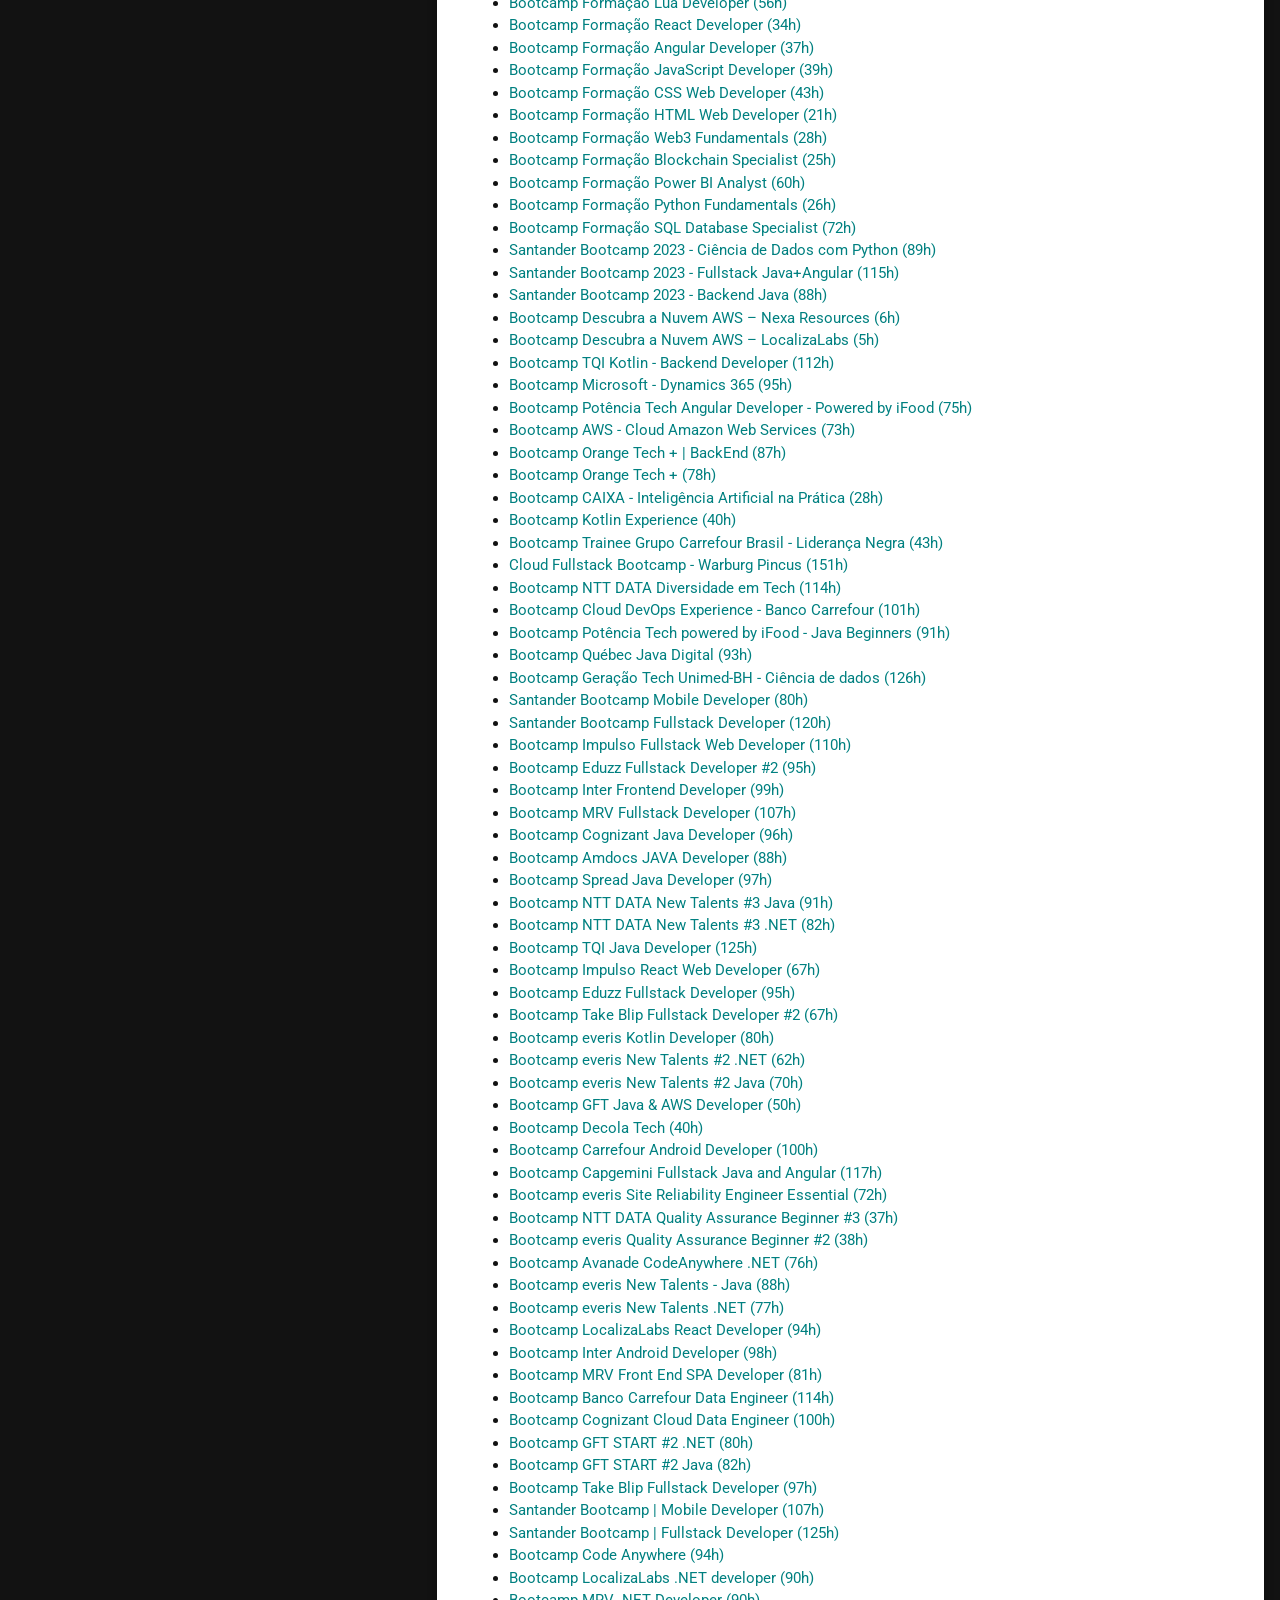
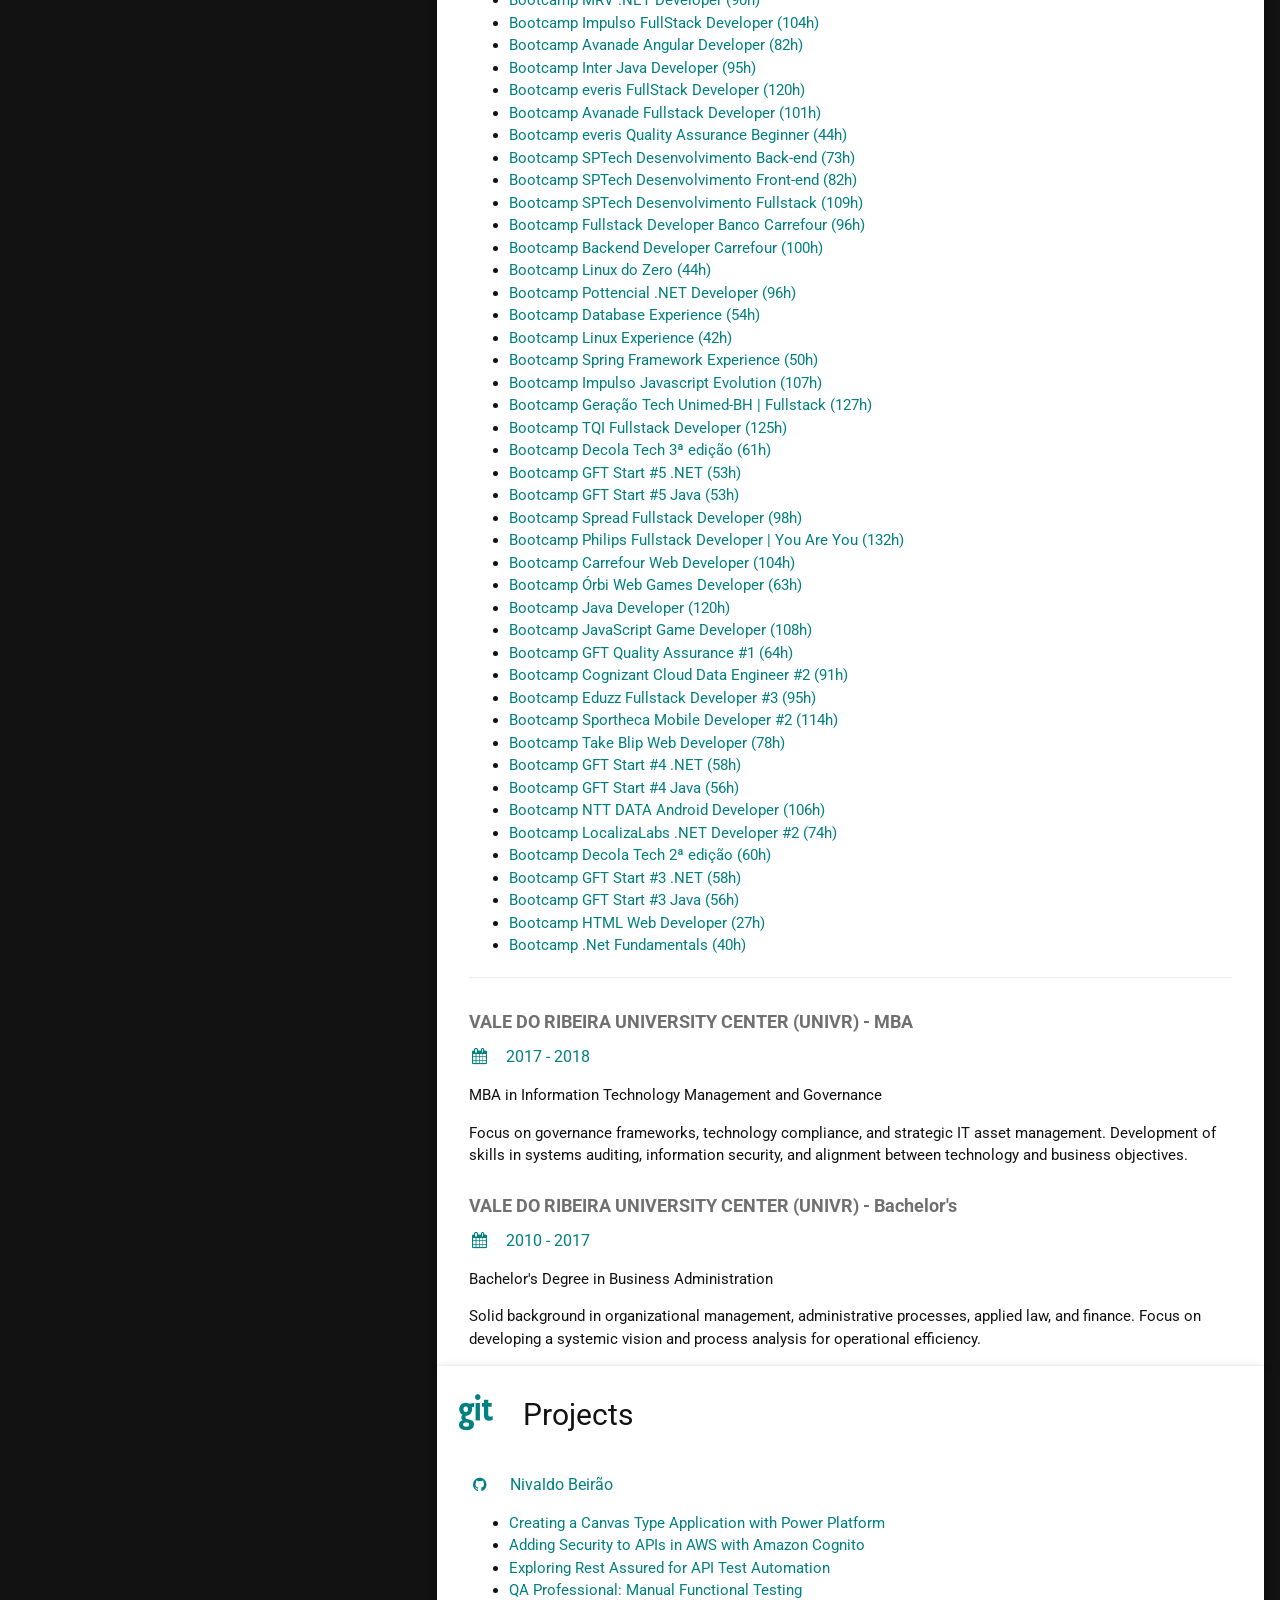
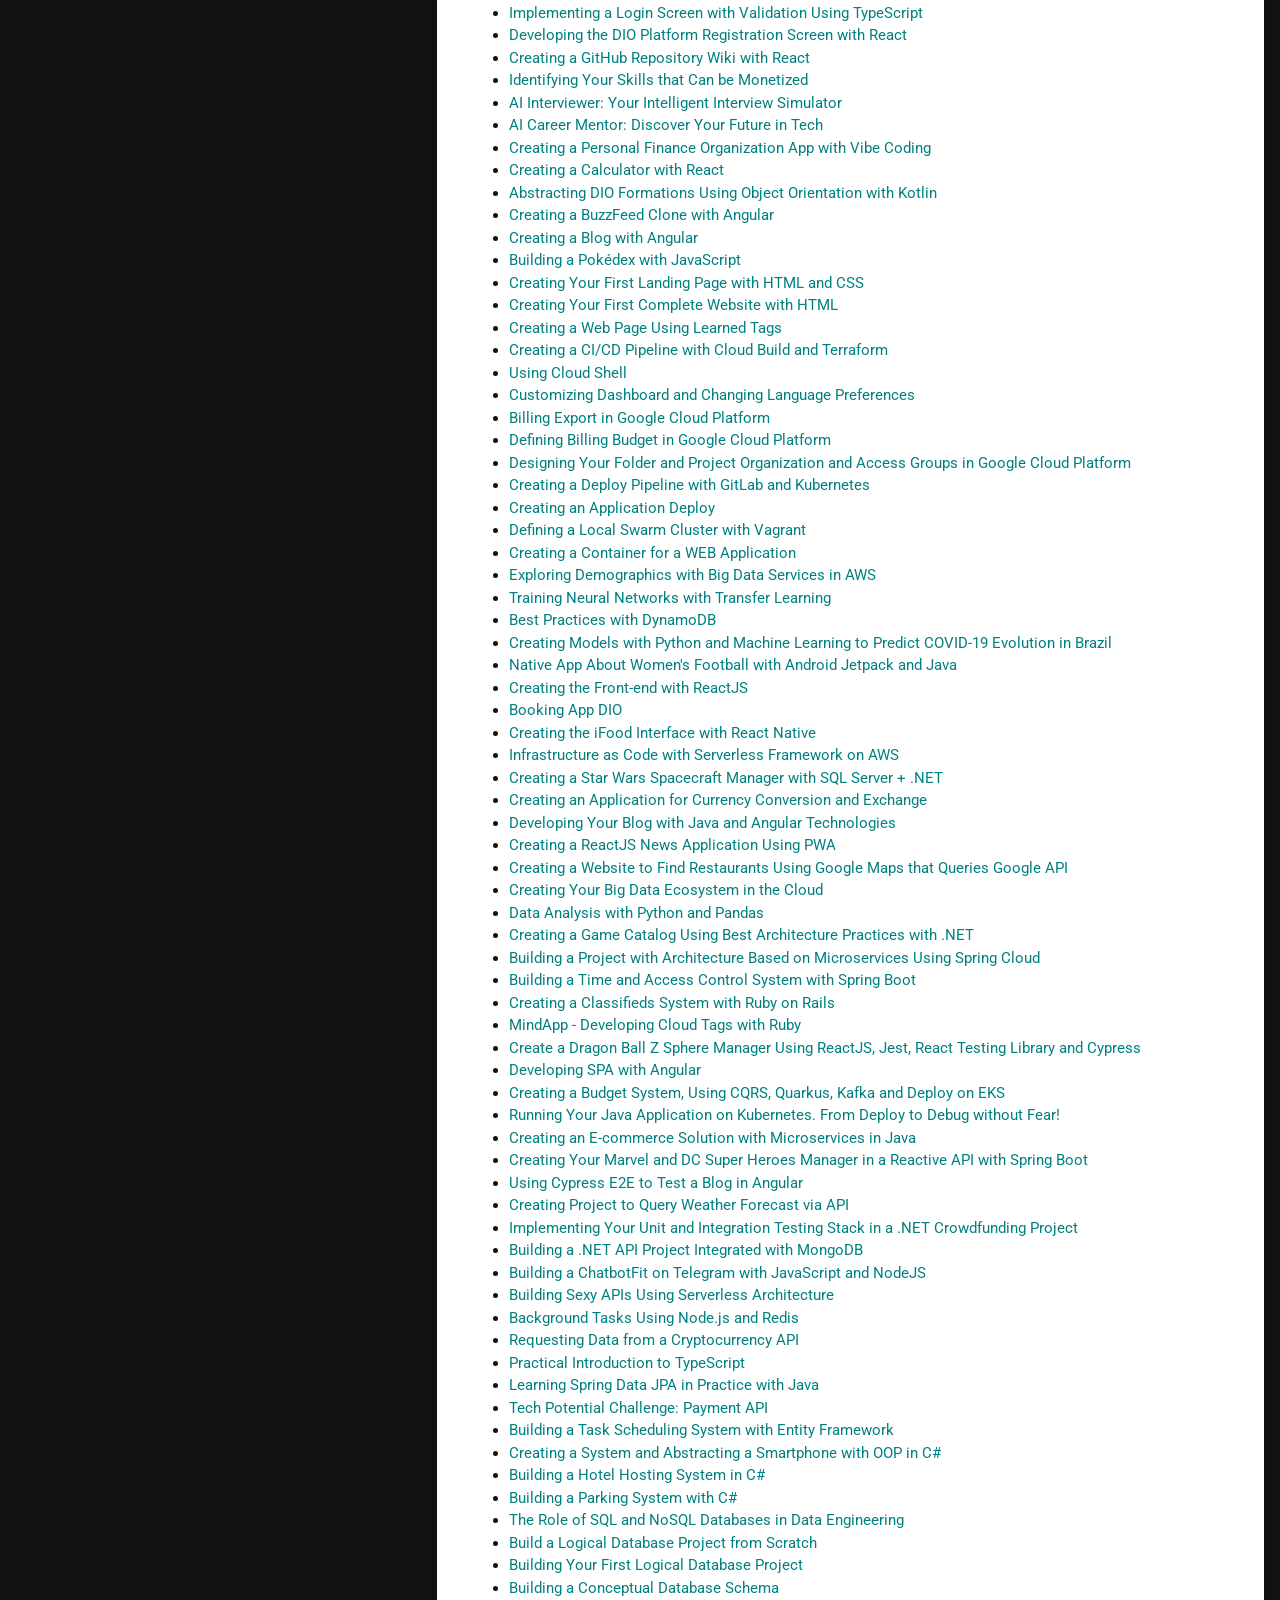
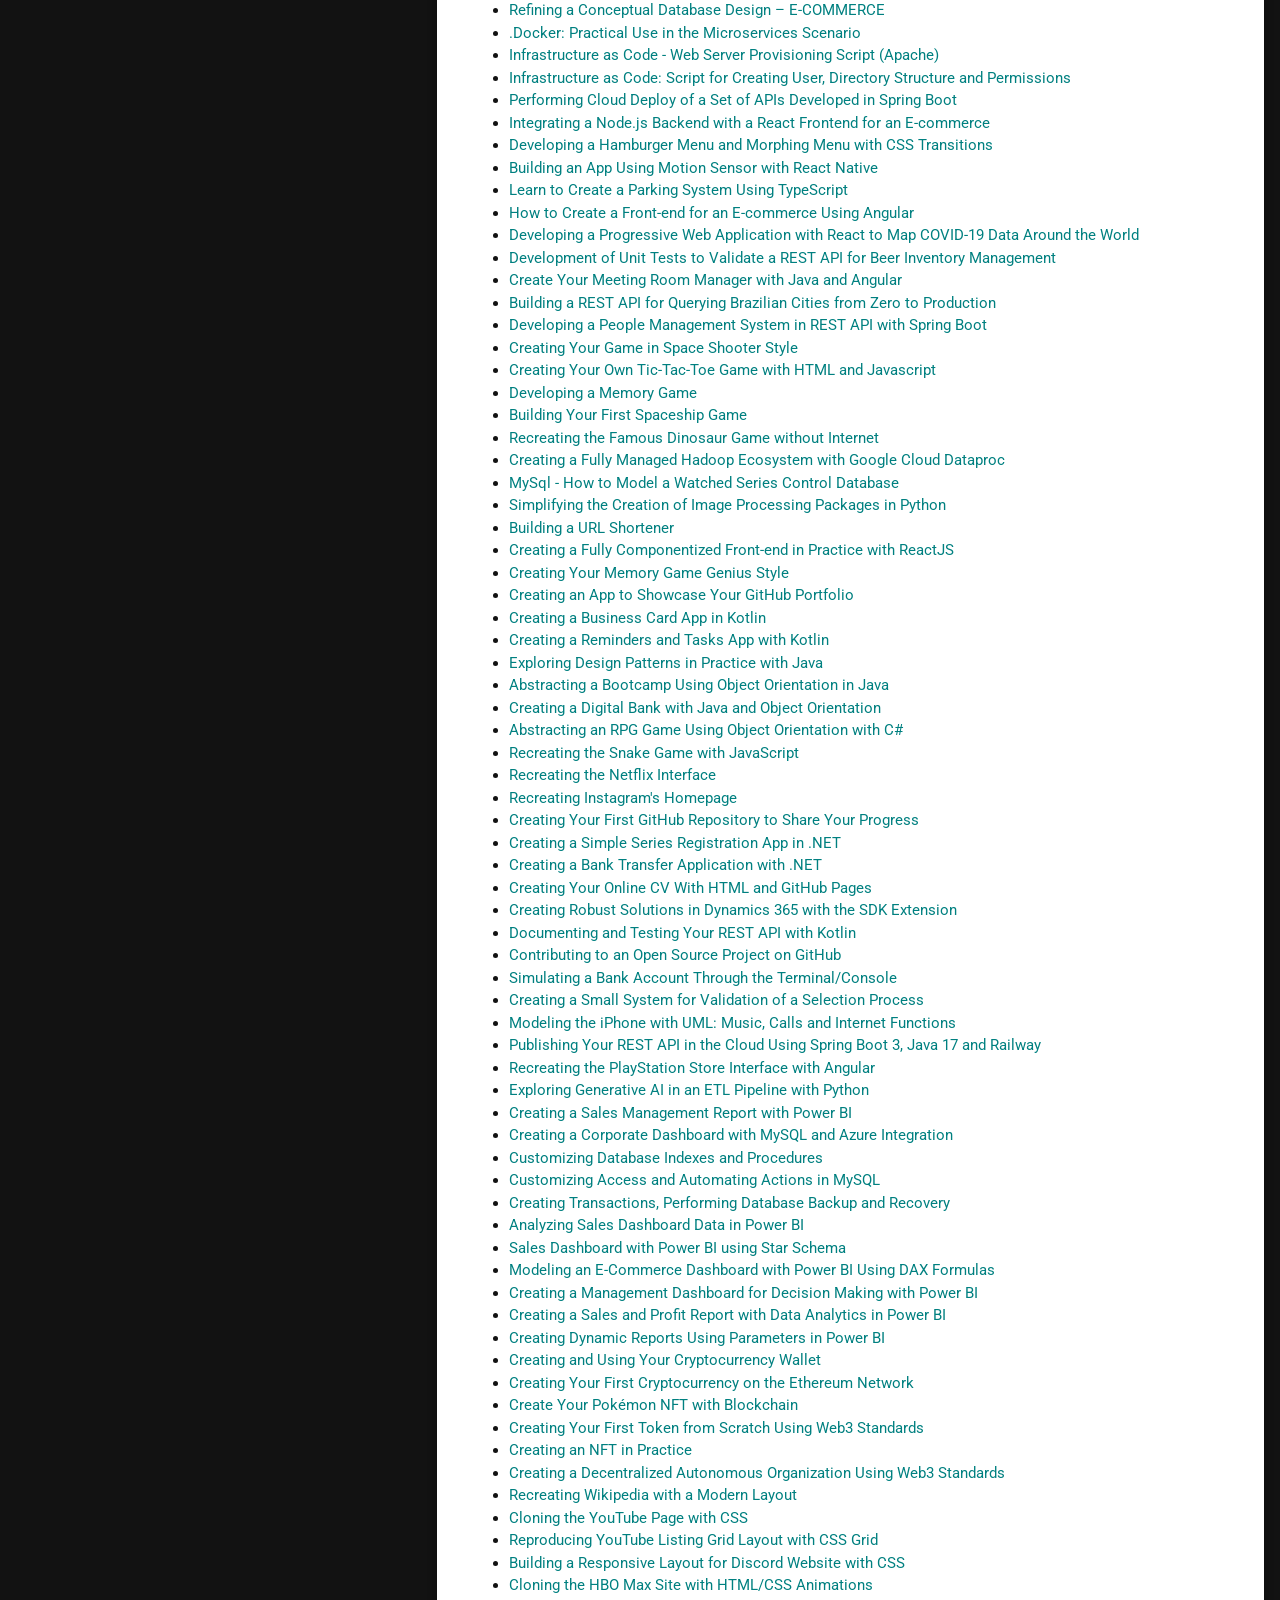
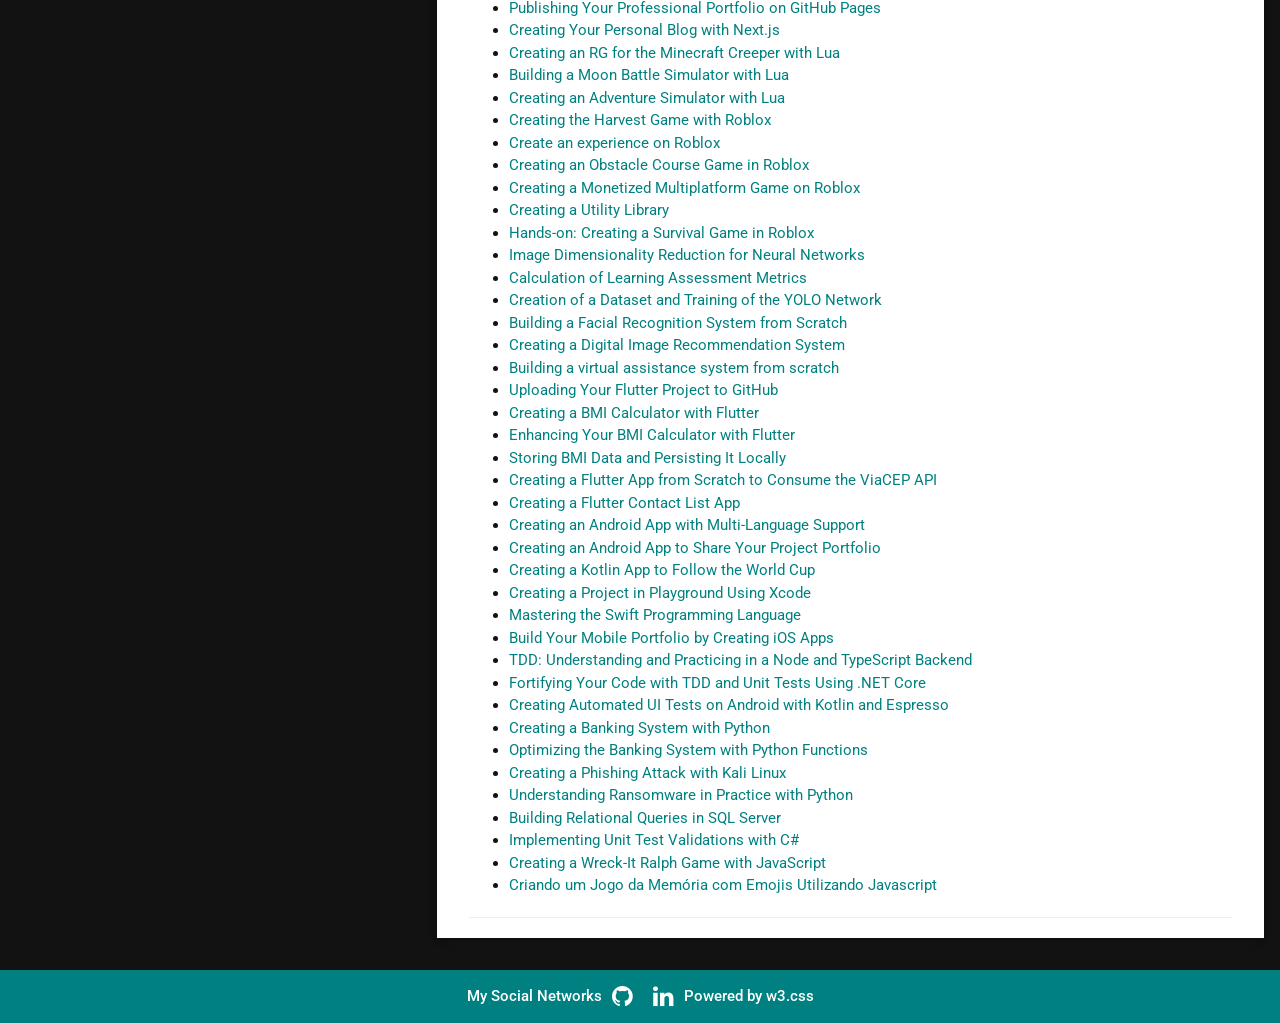
==== commit 4fc2e749: "Adding a project: Creating an Emoji Memory Game Using JavaScript" ====
--- a/docs/index.html
+++ b/docs/index.html
@@ -817,6 +817,7 @@
               <li><a href="https://github.com/njtsb1/Building_Relational_Queries_SQL_Server" target="_blank" rel="noopener" data-i18n="projects.github.p183">Montando Consultas Relacionais no SQL Server</a></li>
               <li><a href="https://github.com/njtsb1/Implementing_Unit_Test_Validations_CSharp" target="_blank" rel="noopener" data-i18n="projects.github.p184">Implementando Validações de Testes Unitários com C#</a></li>
               <li><a href="https://github.com/njtsb1/Wreck-It_Ralph_Game_JS" target="_blank" rel="noopener" data-i18n="projects.github.p185">Criando um Jogo do Detona Ralph com JavaScript</a></li>
+              <li><a href="https://github.com/njtsb1/Memory_Game_Emojis_JS" target="_blank" rel="noopener" data-i18n="projects.github.p186">Criando um Jogo da Memória com Emojis Utilizando Javascript</a></li>
             </ul>
             <hr>
           </div>
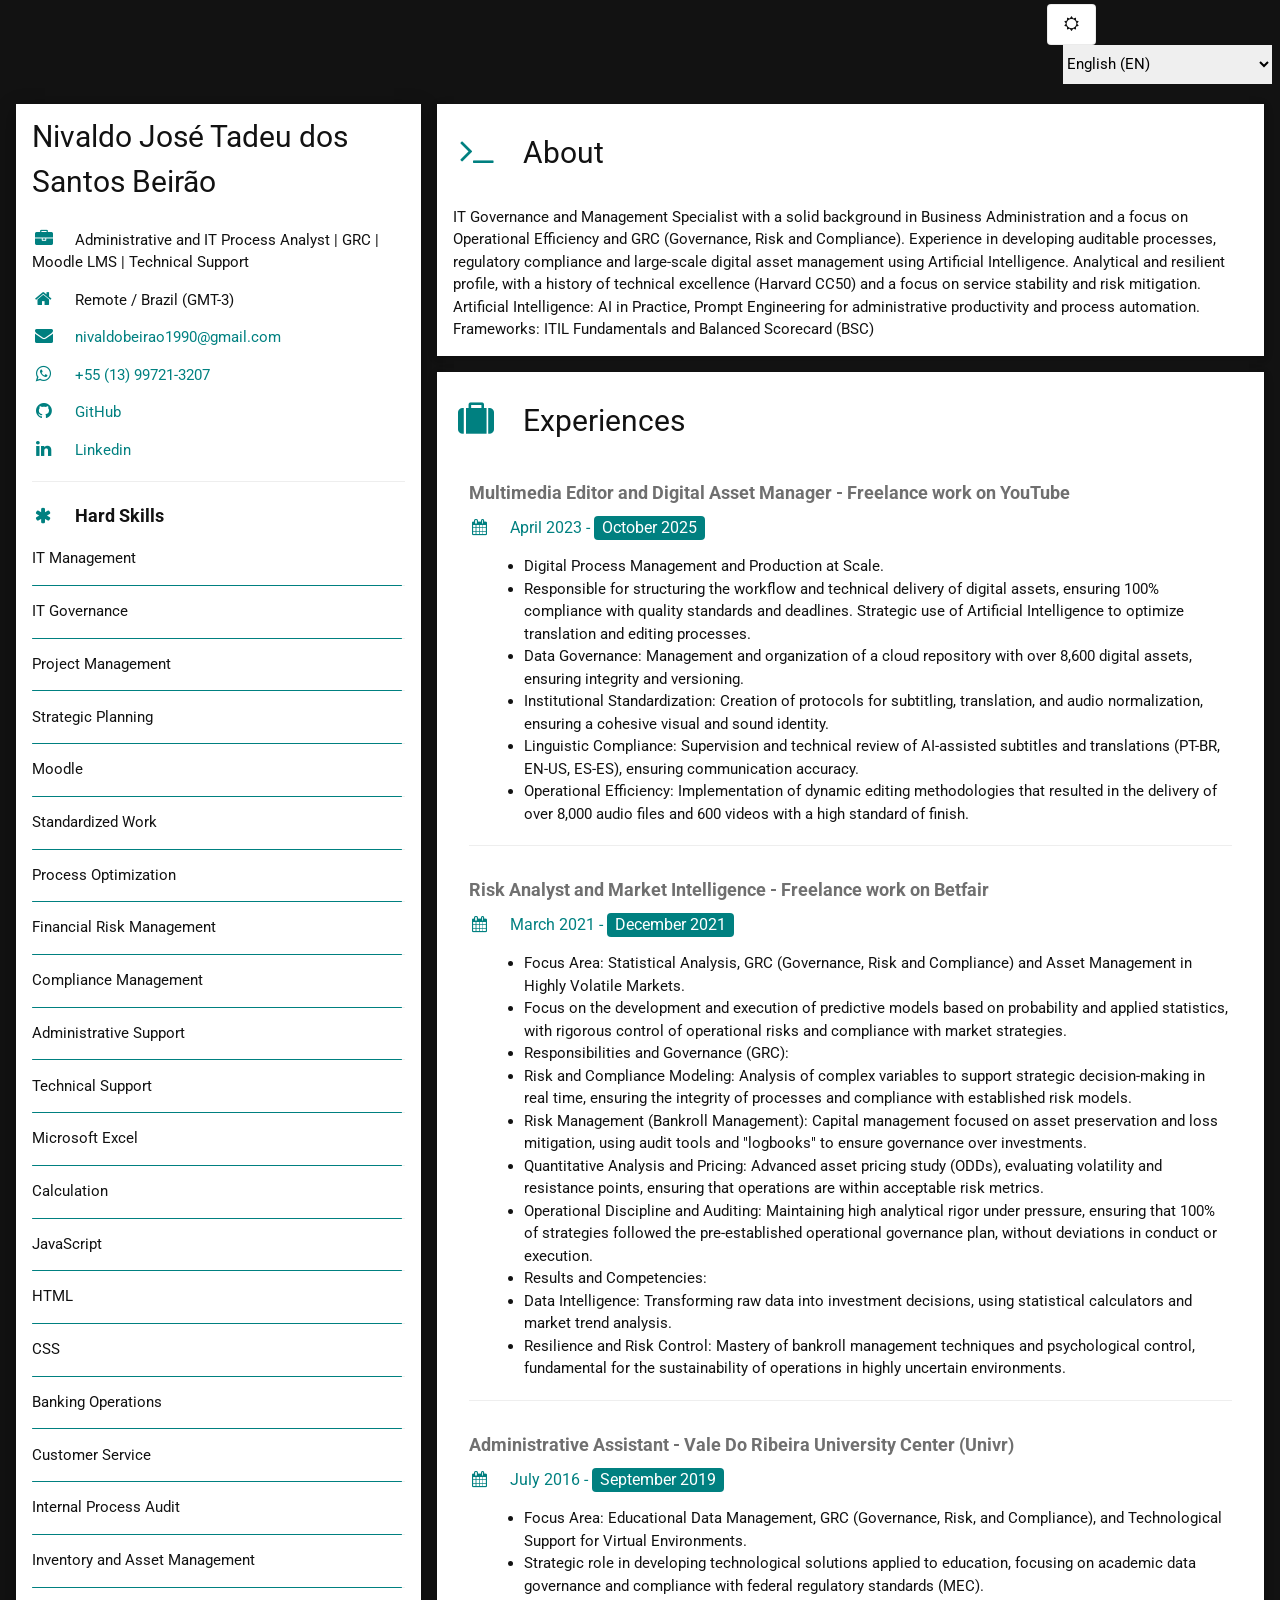
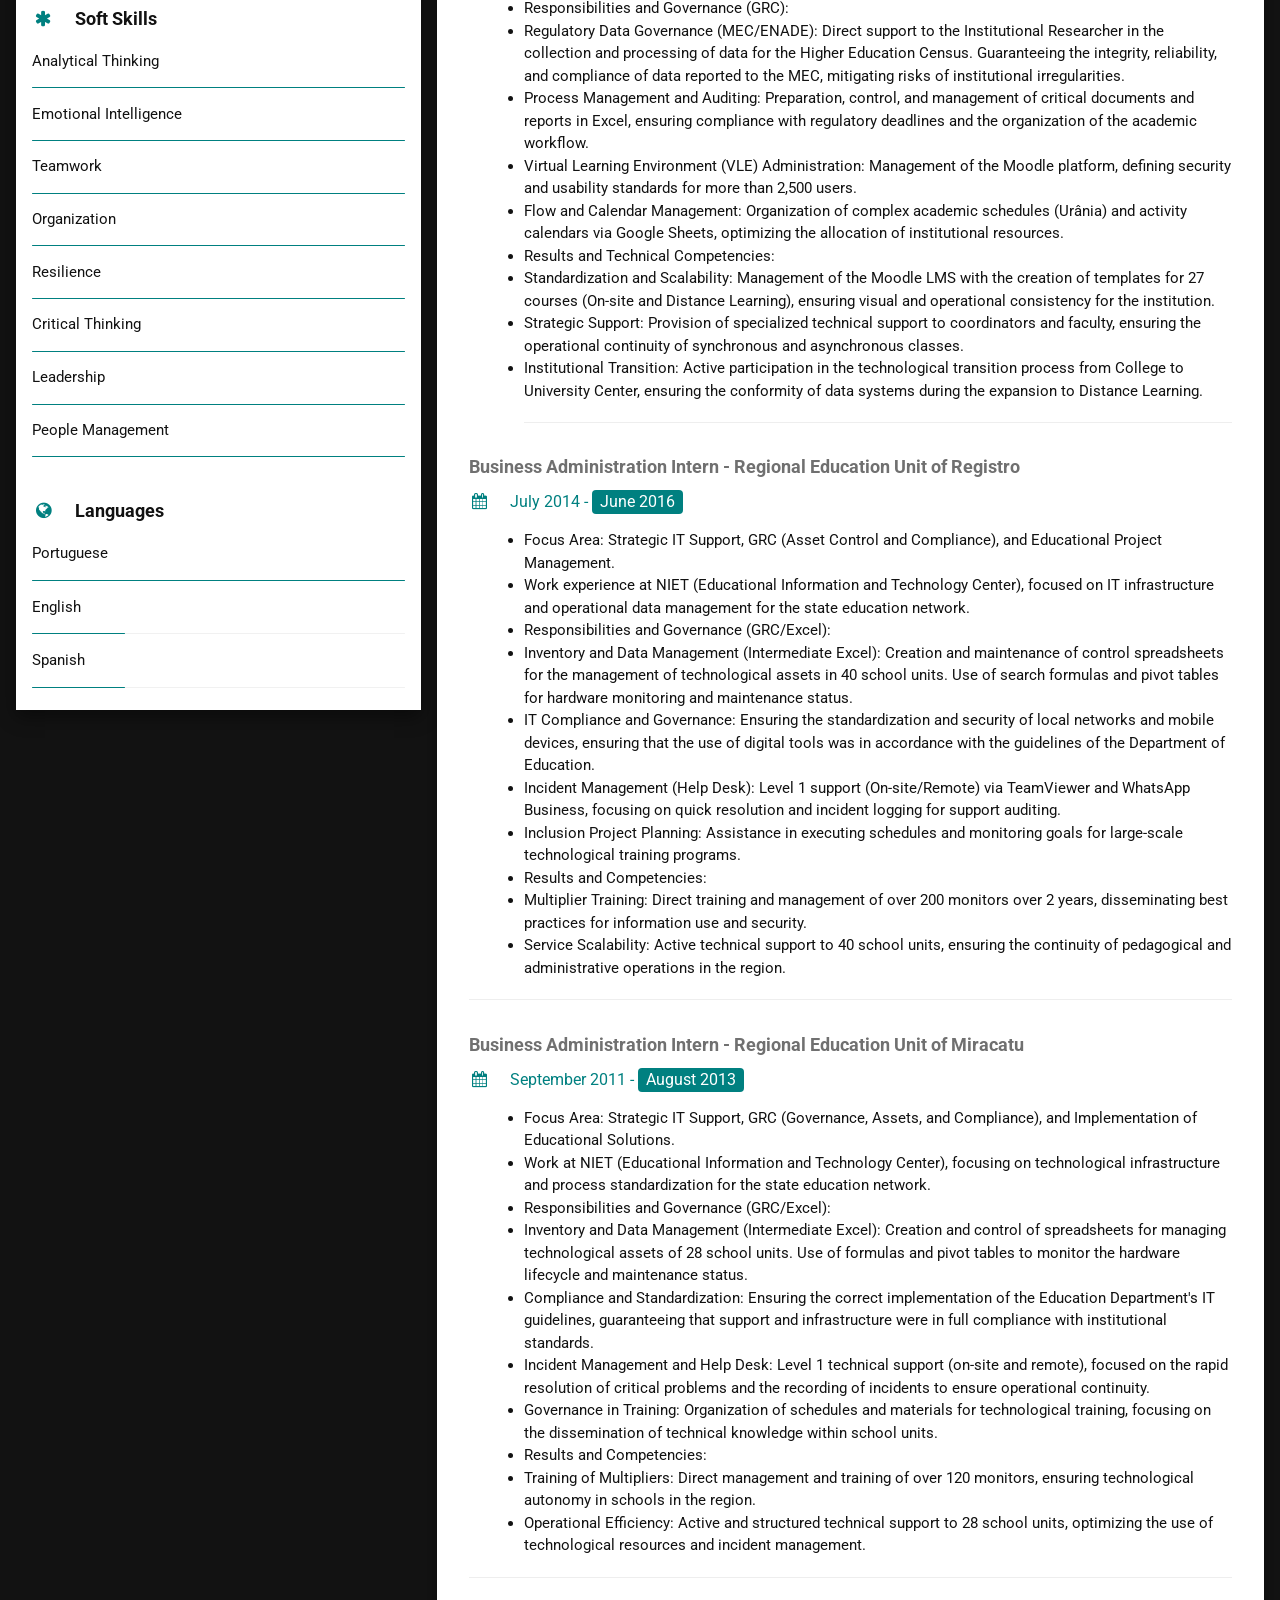
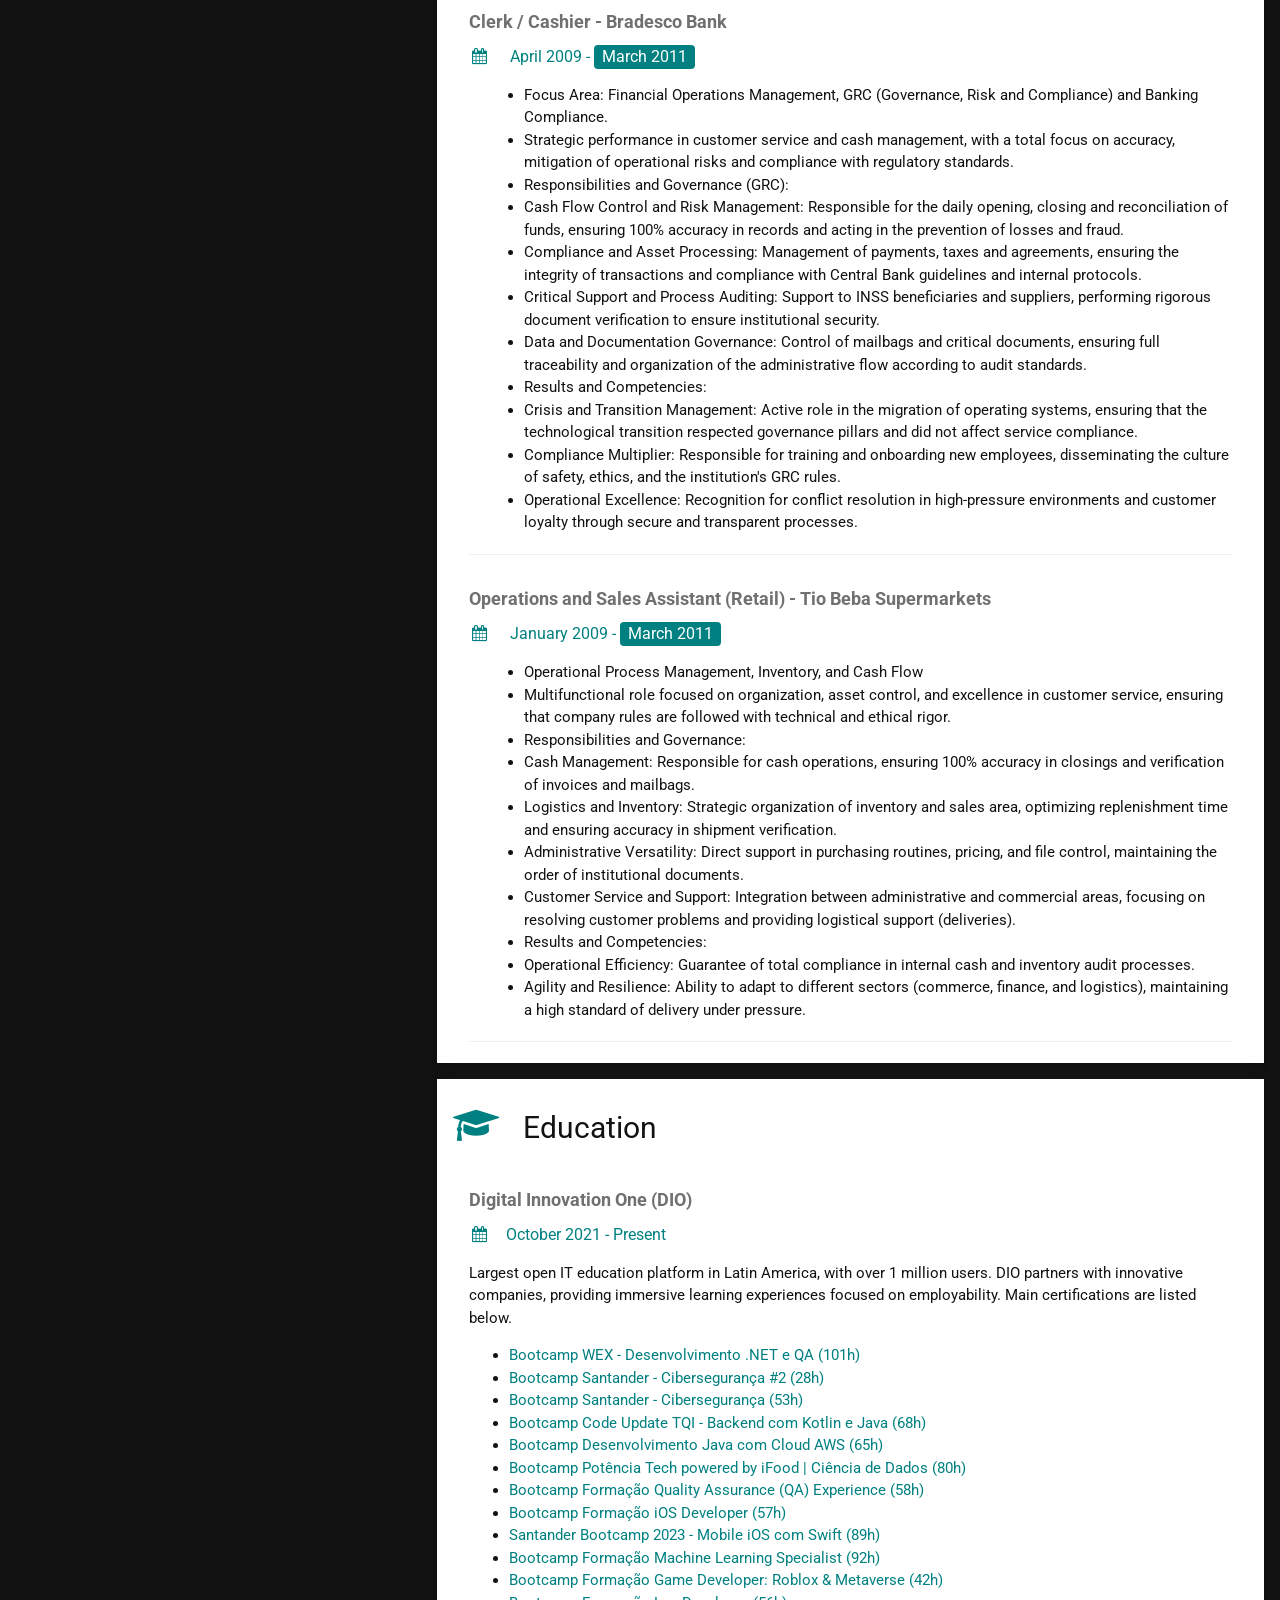
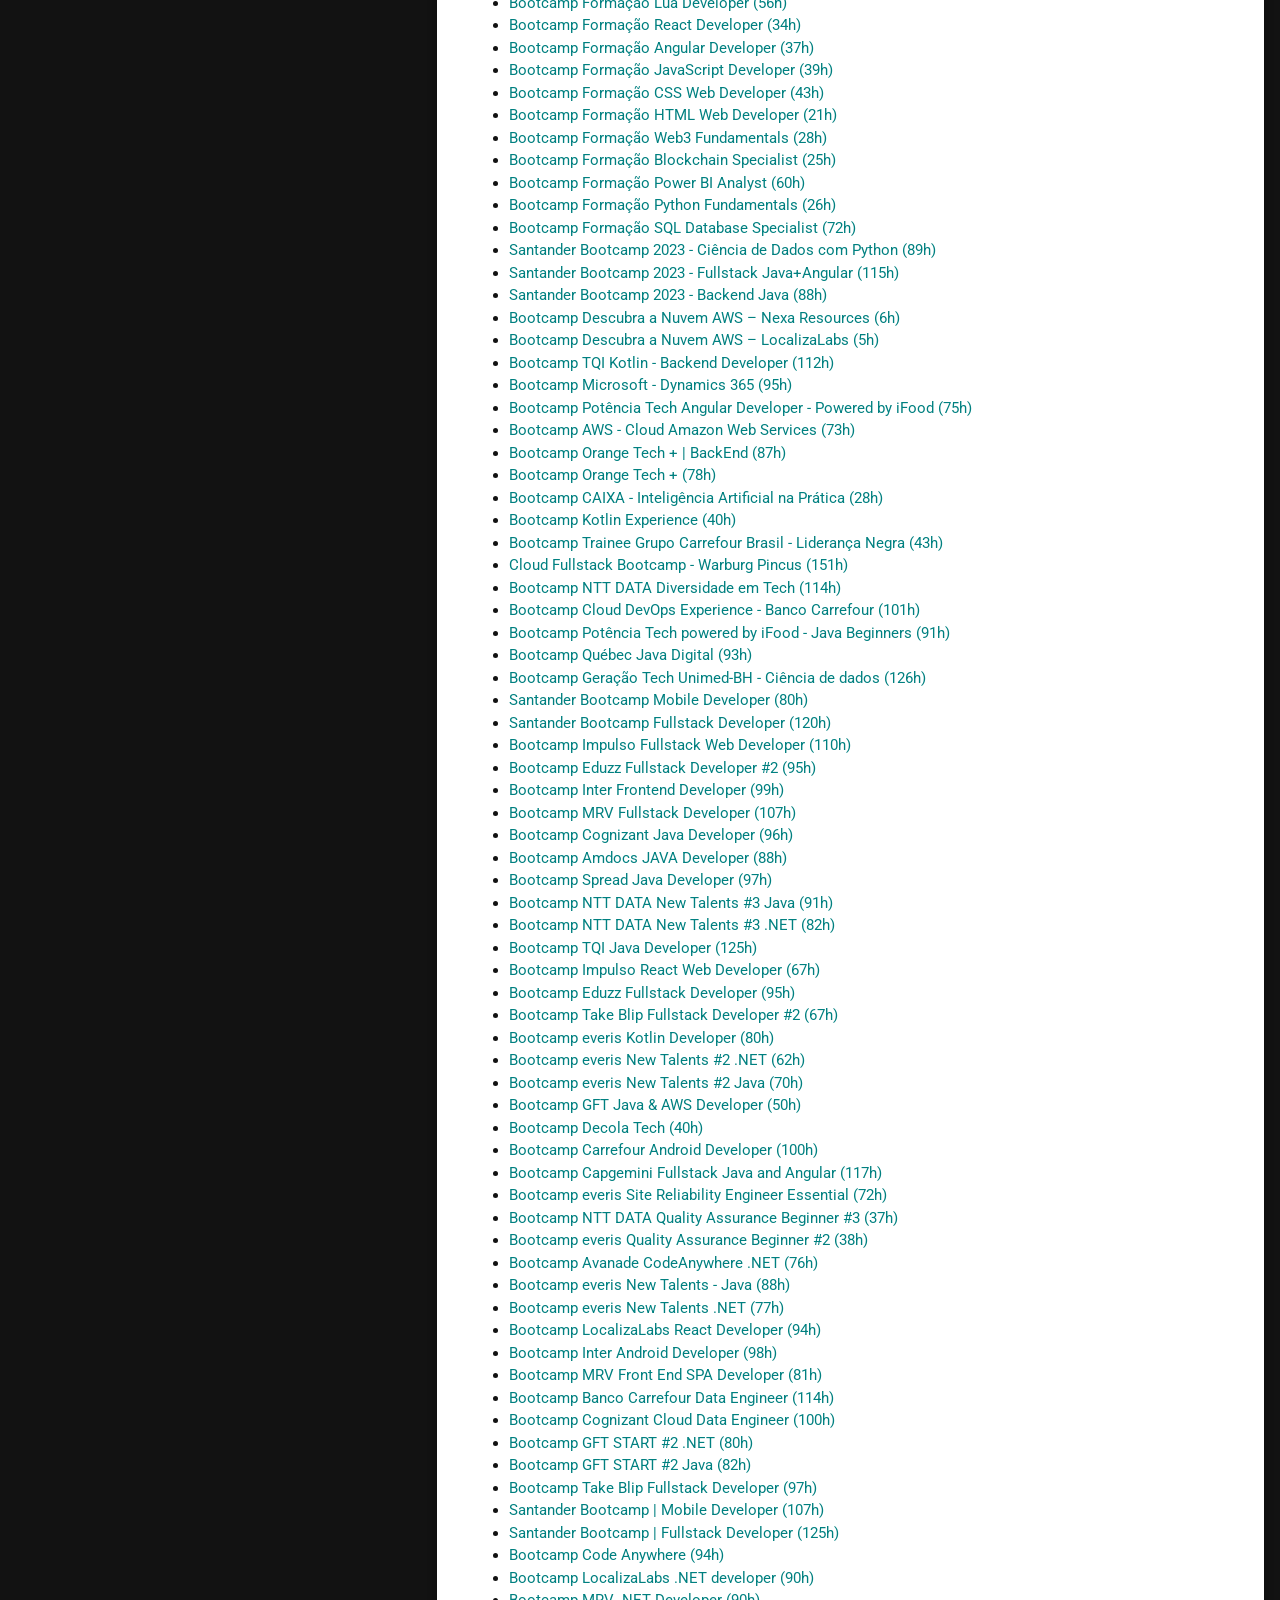
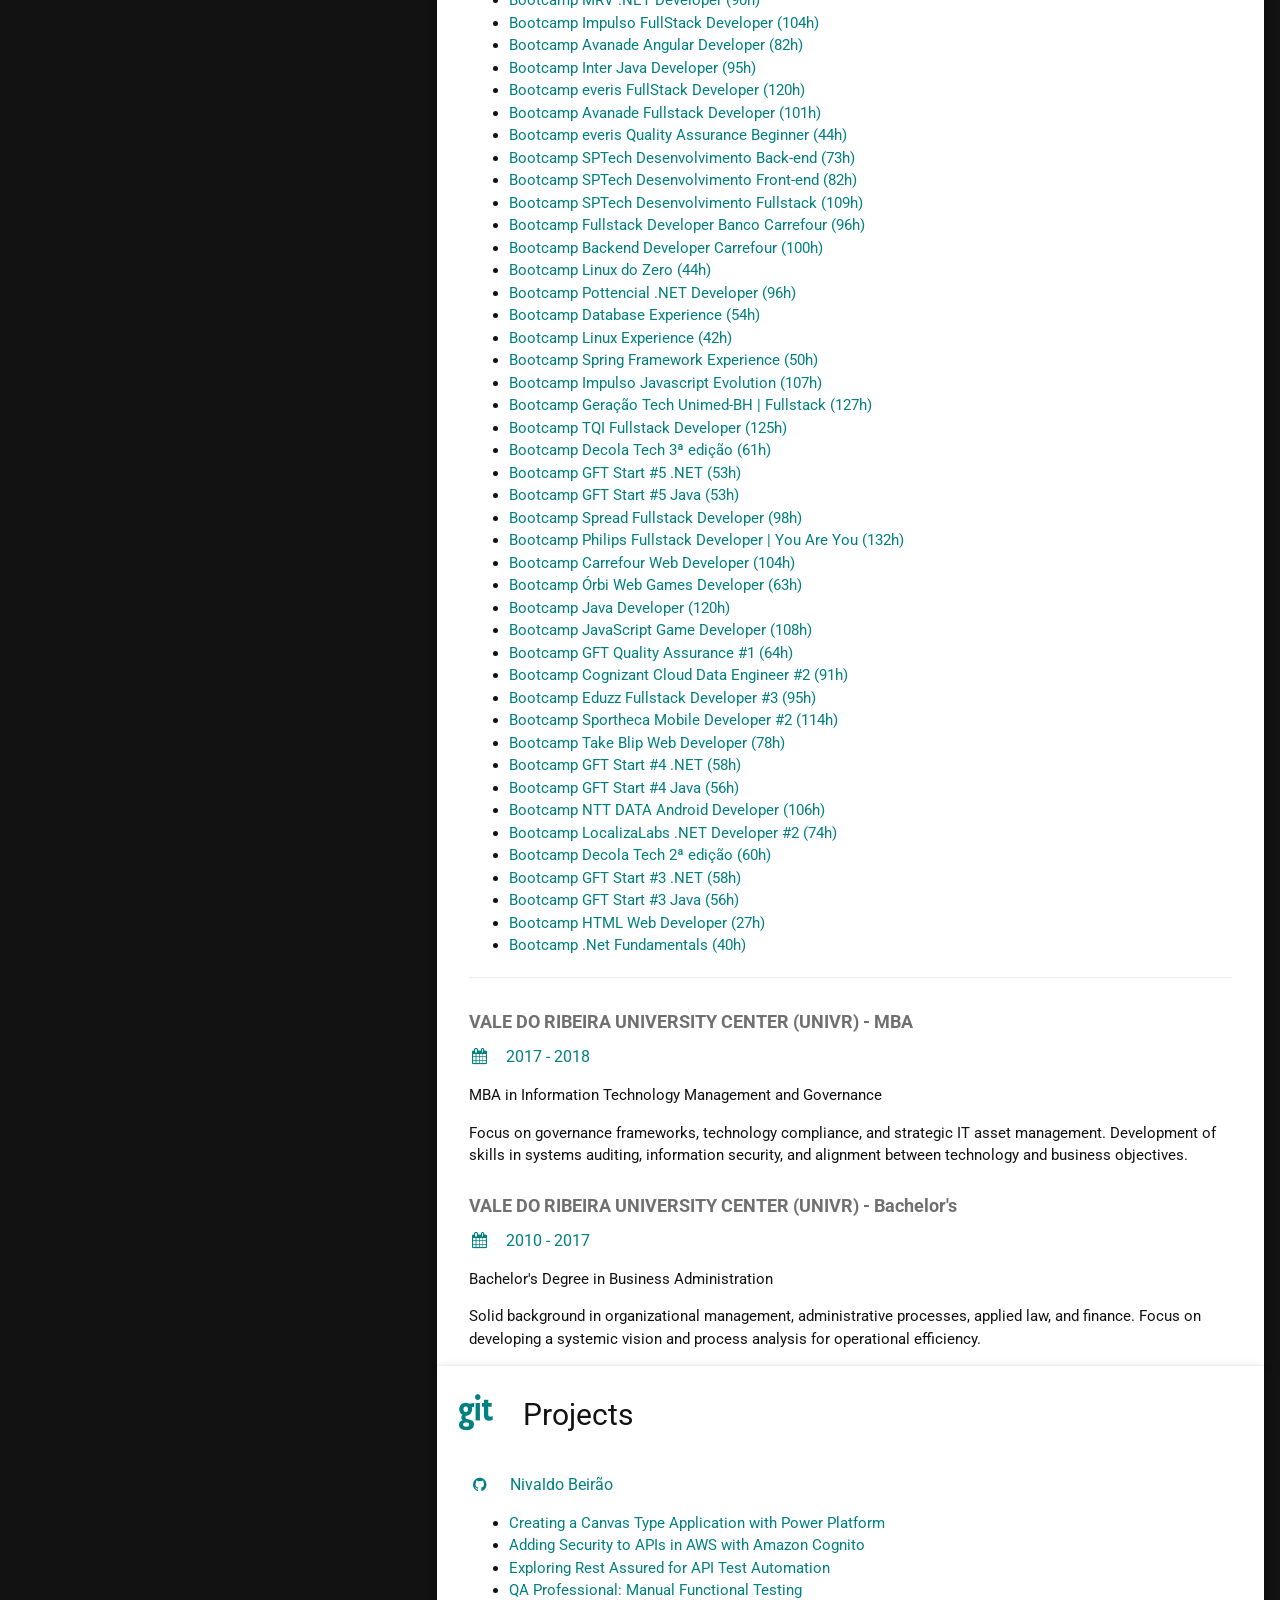
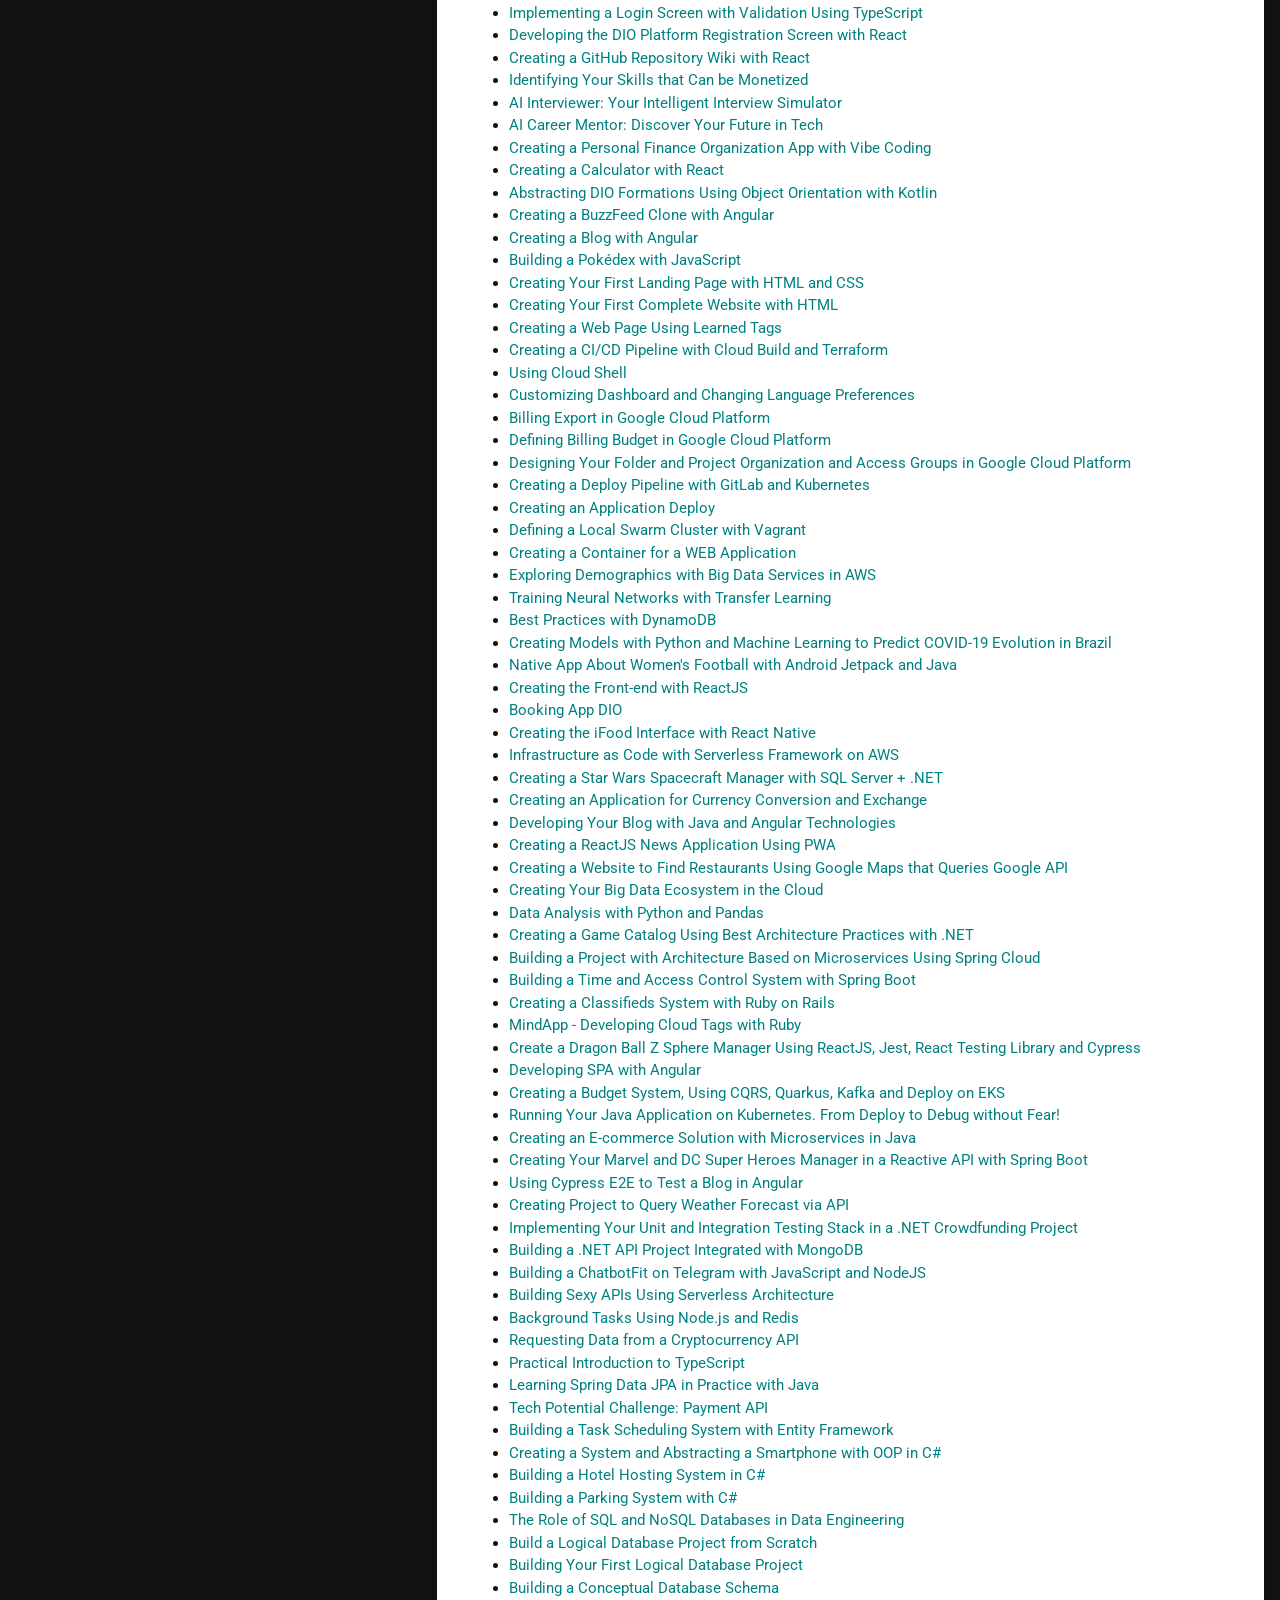
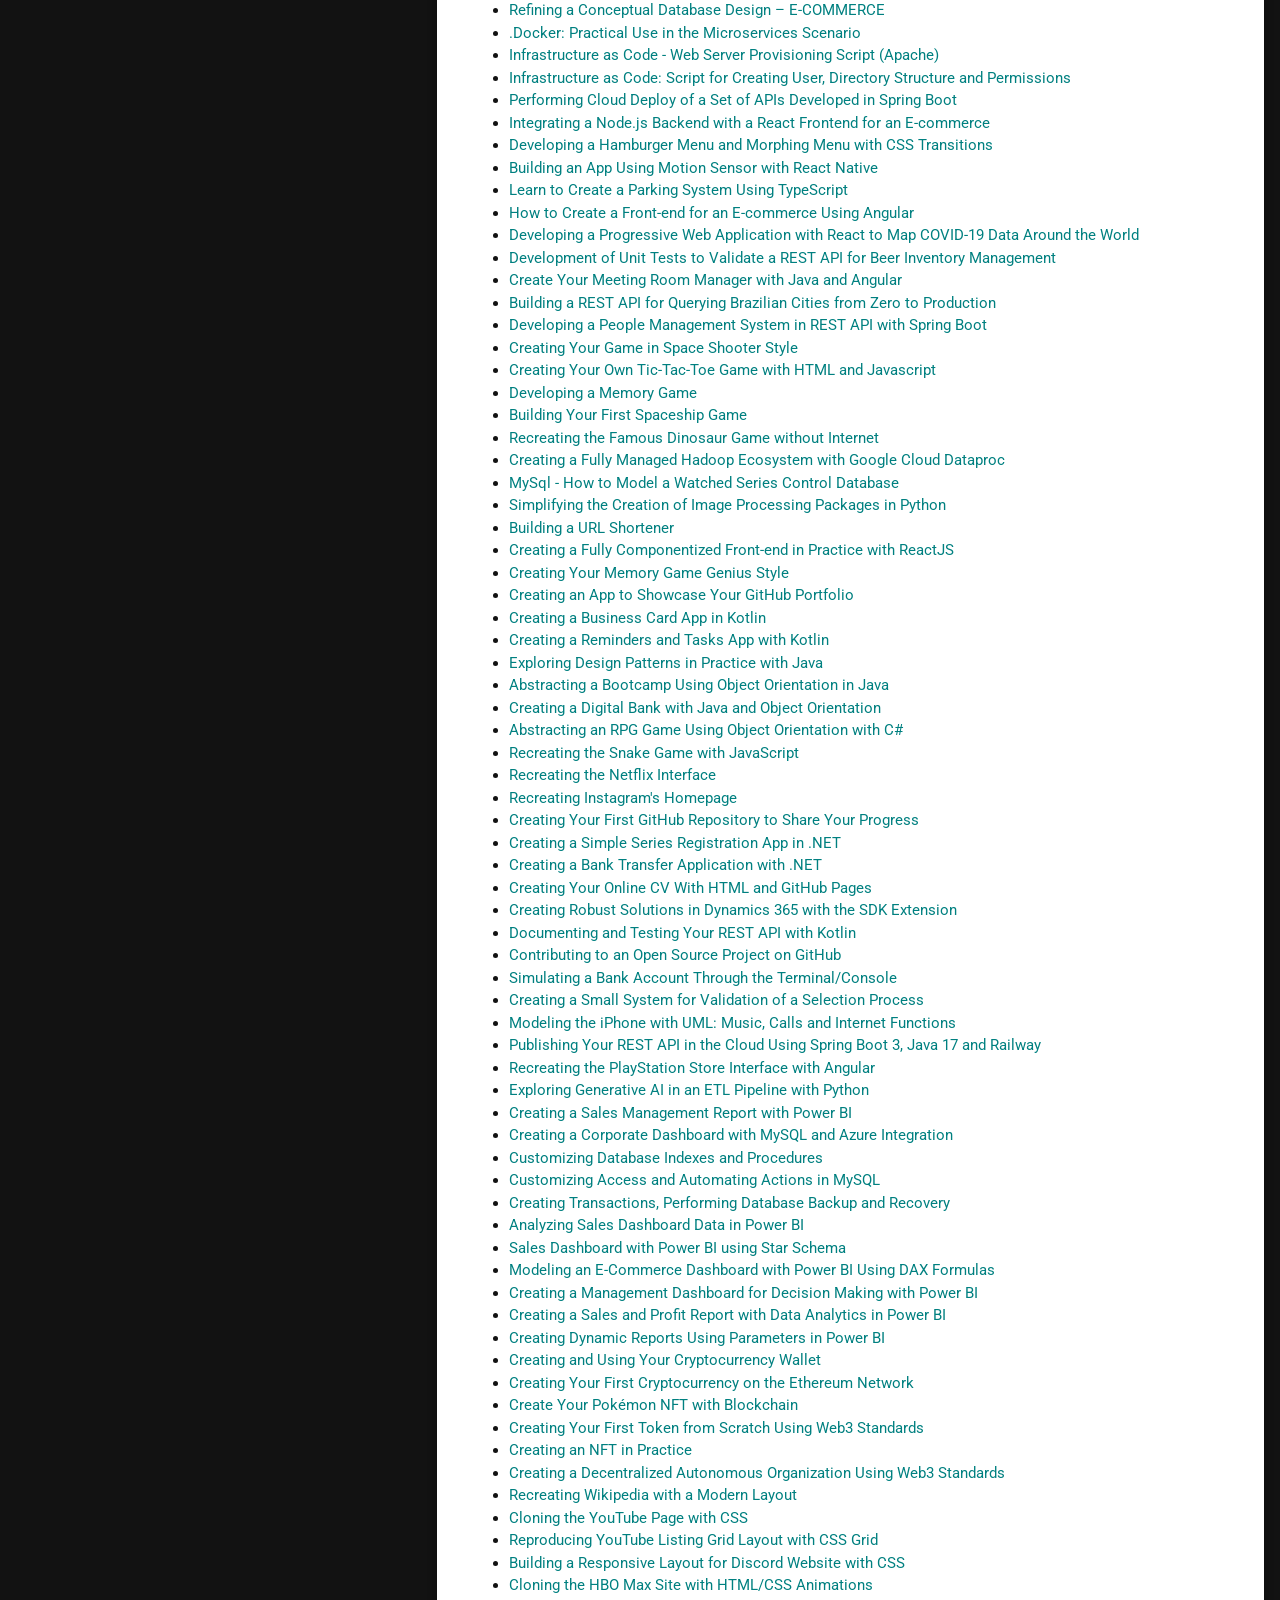
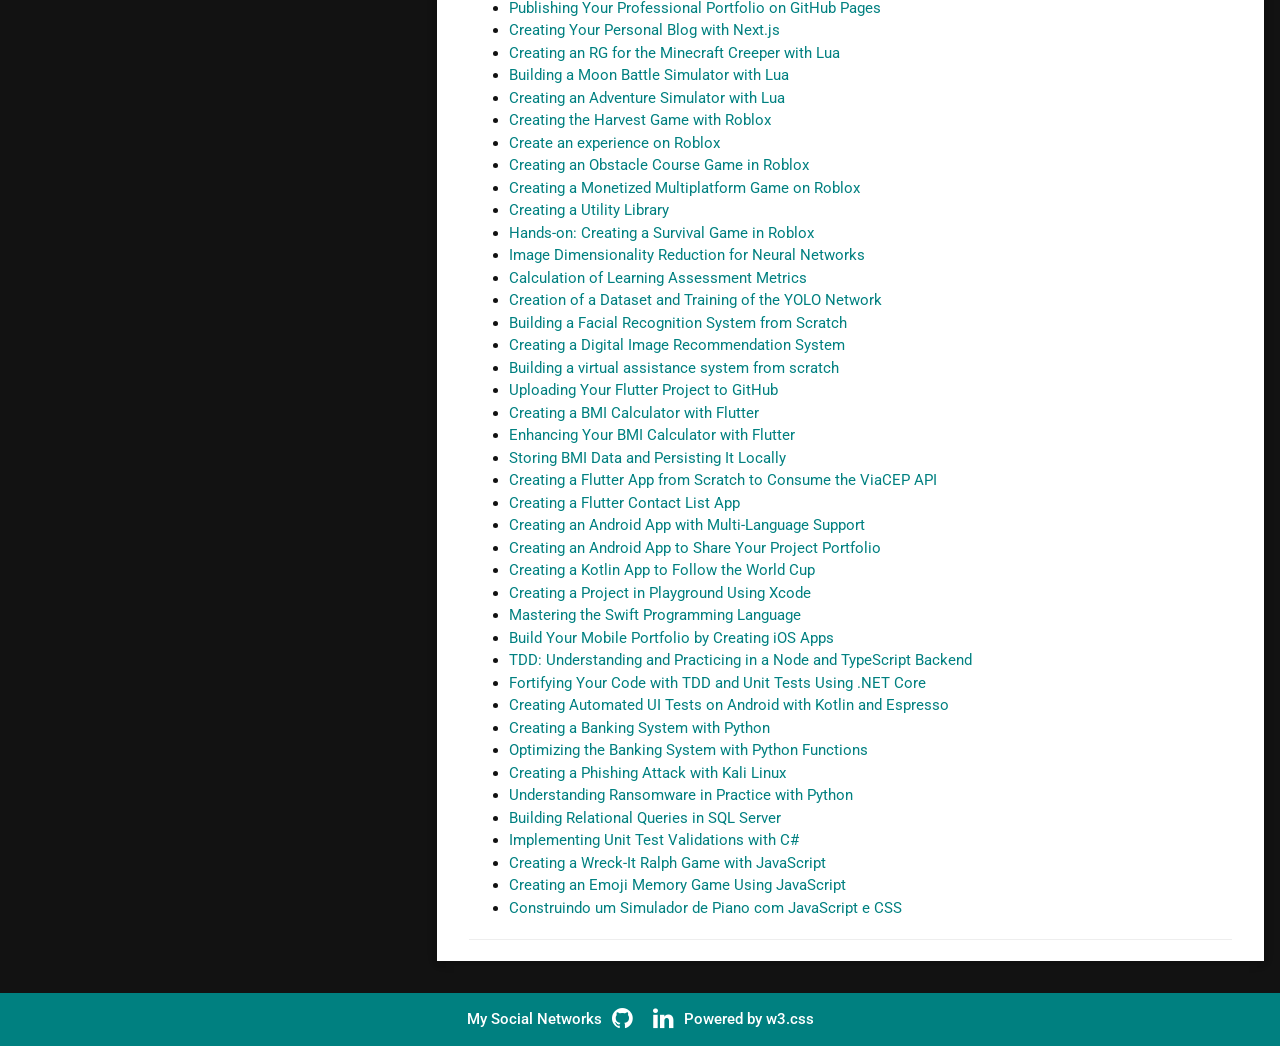
==== commit cf05a7dd: "Add project: Building a Piano Simulator with JavaScript and CSS" ====
--- a/docs/index.html
+++ b/docs/index.html
@@ -818,6 +818,7 @@
               <li><a href="https://github.com/njtsb1/Implementing_Unit_Test_Validations_CSharp" target="_blank" rel="noopener" data-i18n="projects.github.p184">Implementando Validações de Testes Unitários com C#</a></li>
               <li><a href="https://github.com/njtsb1/Wreck-It_Ralph_Game_JS" target="_blank" rel="noopener" data-i18n="projects.github.p185">Criando um Jogo do Detona Ralph com JavaScript</a></li>
               <li><a href="https://github.com/njtsb1/Memory_Game_Emojis_JS" target="_blank" rel="noopener" data-i18n="projects.github.p186">Criando um Jogo da Memória com Emojis Utilizando Javascript</a></li>
+              <li><a href="https://github.com/njtsb1/Piano_Simulator_JS_CSS" target="_blank" rel="noopener" data-i18n="projects.github.p187">Construindo um Simulador de Piano com JavaScript e CSS</a></li>
             </ul>
             <hr>
           </div>
